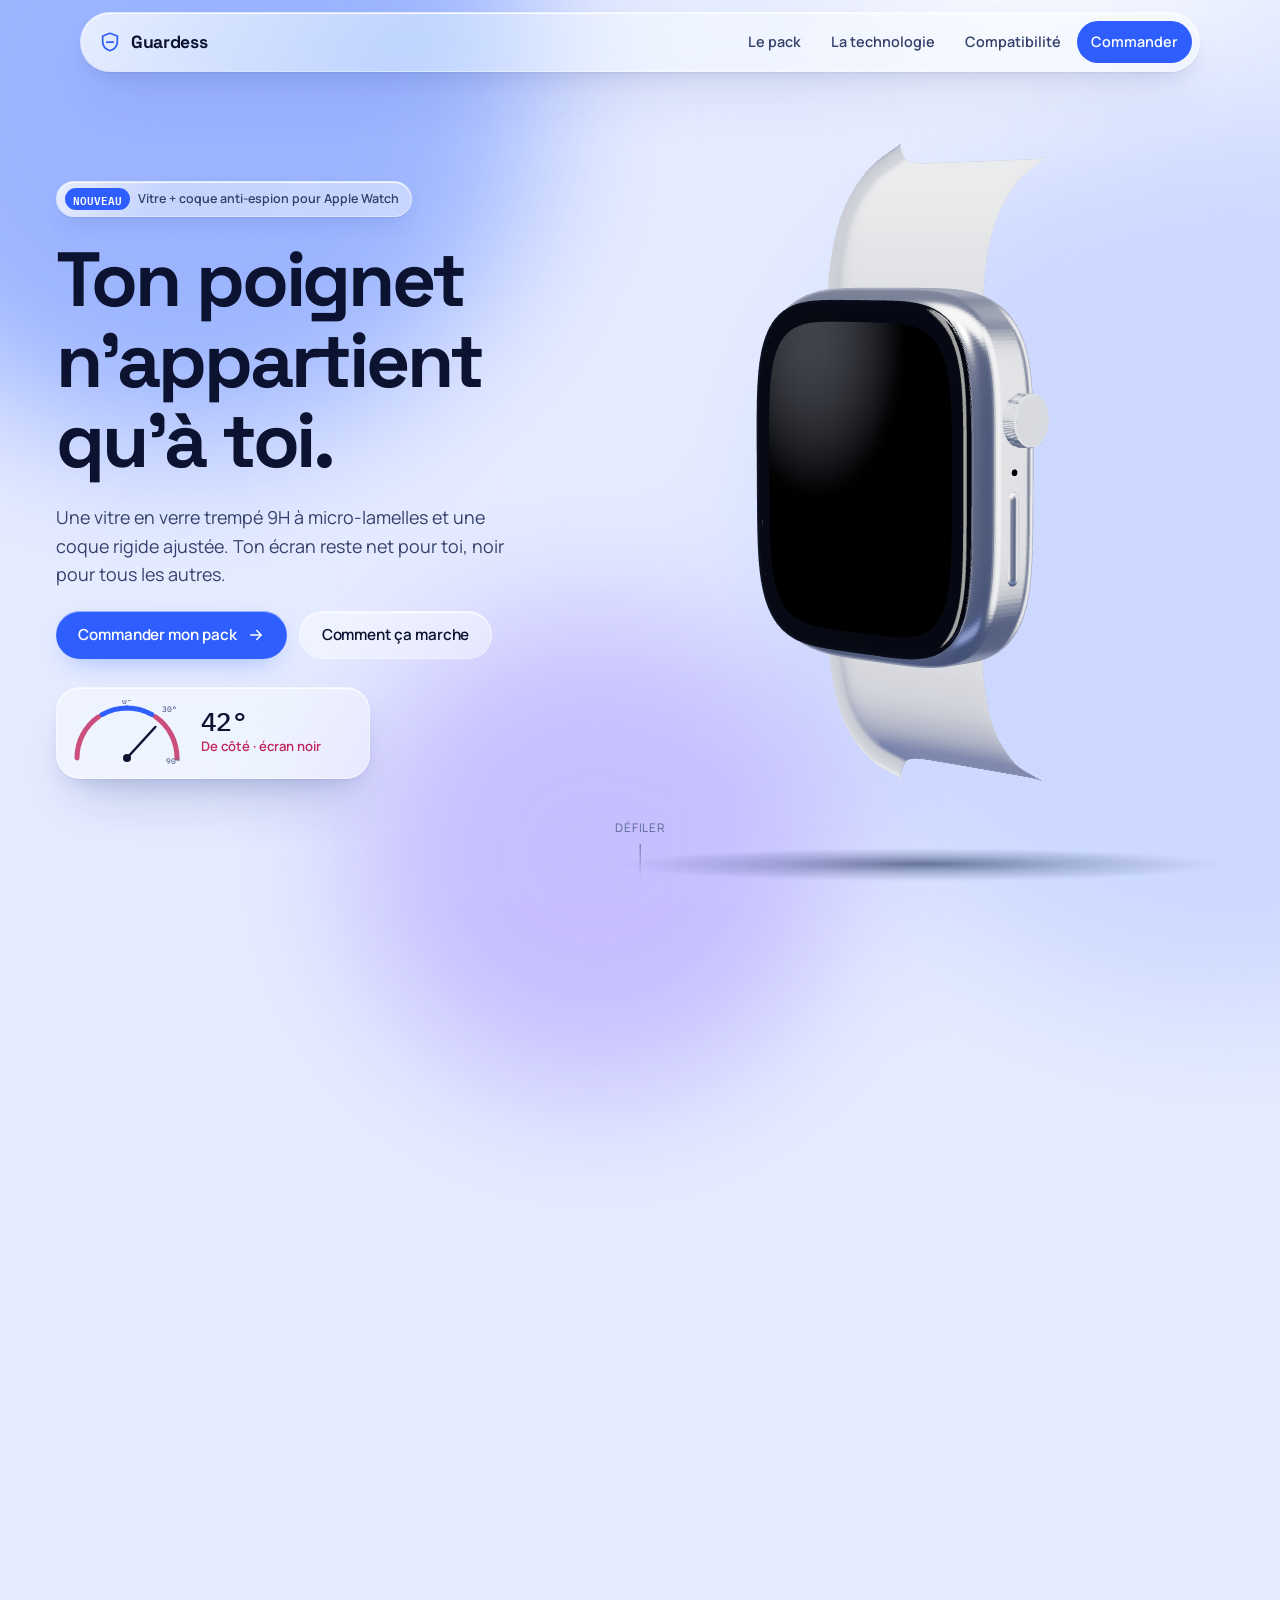
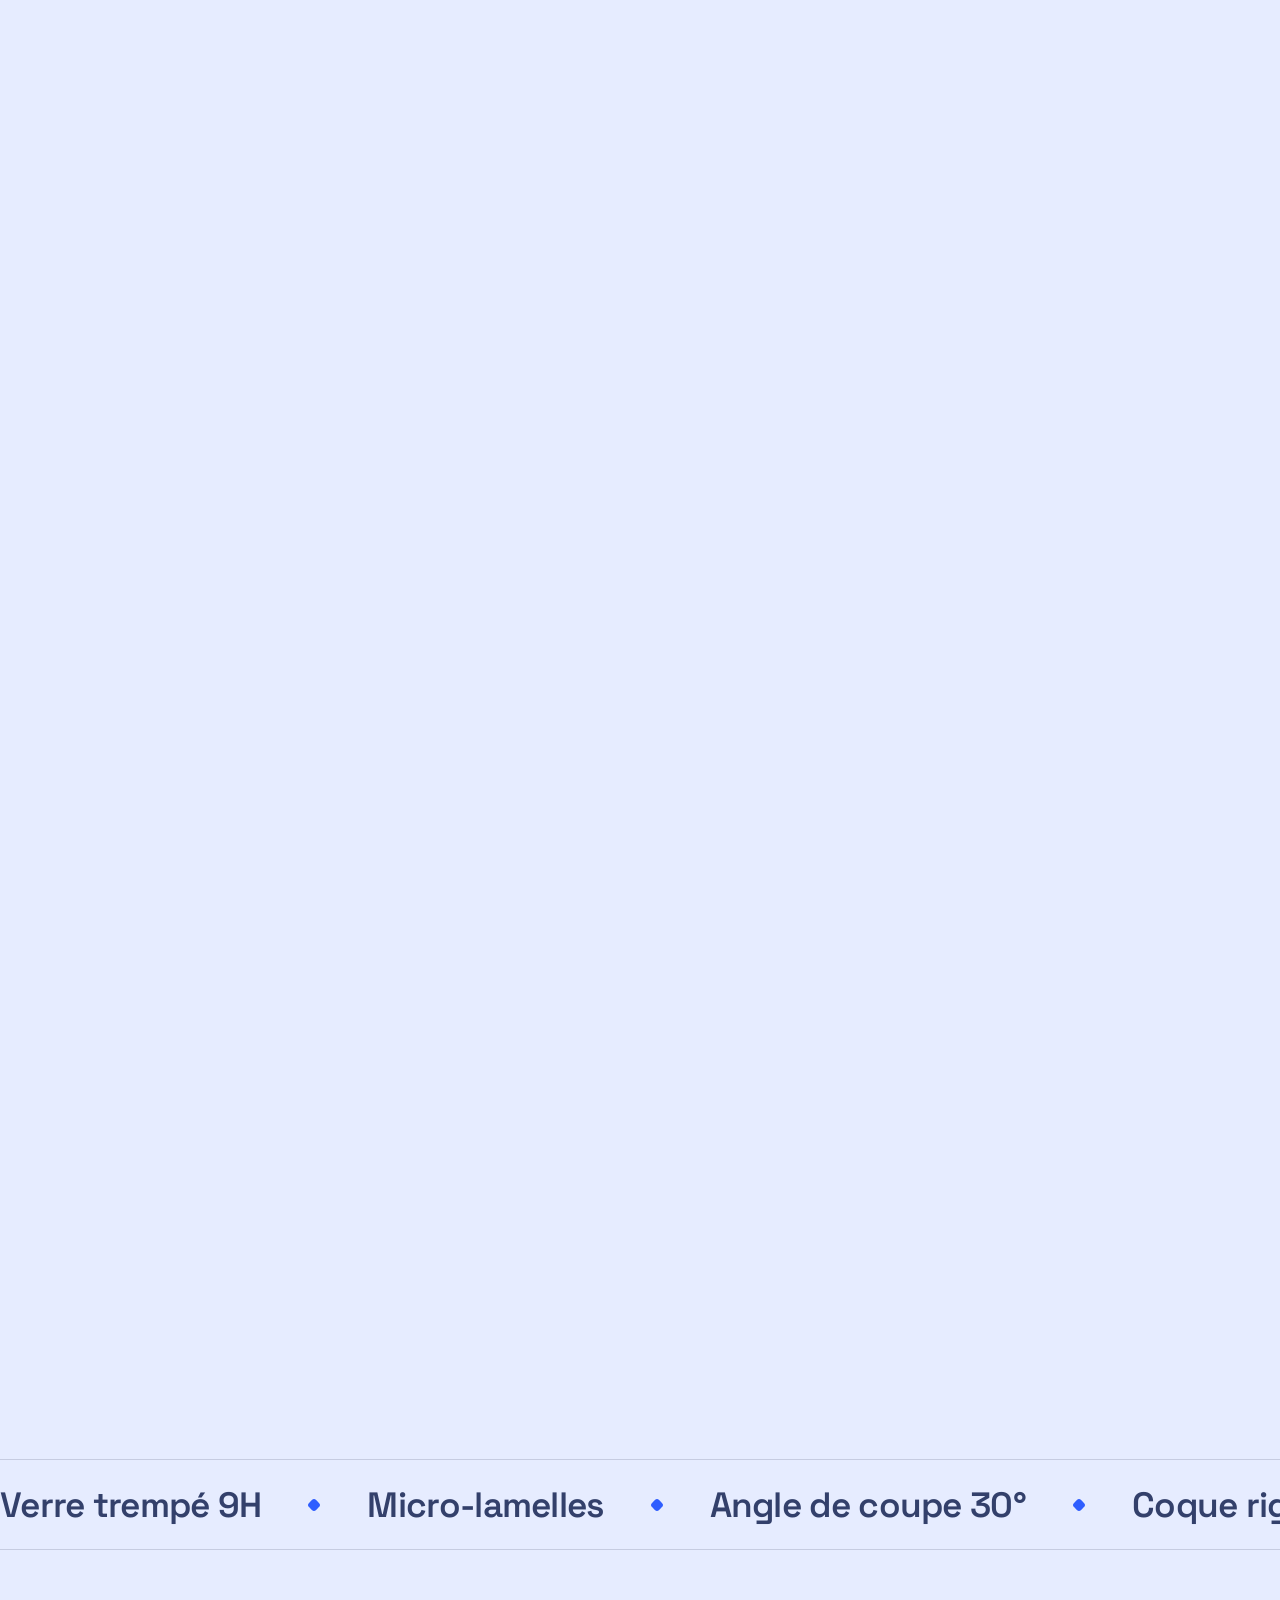
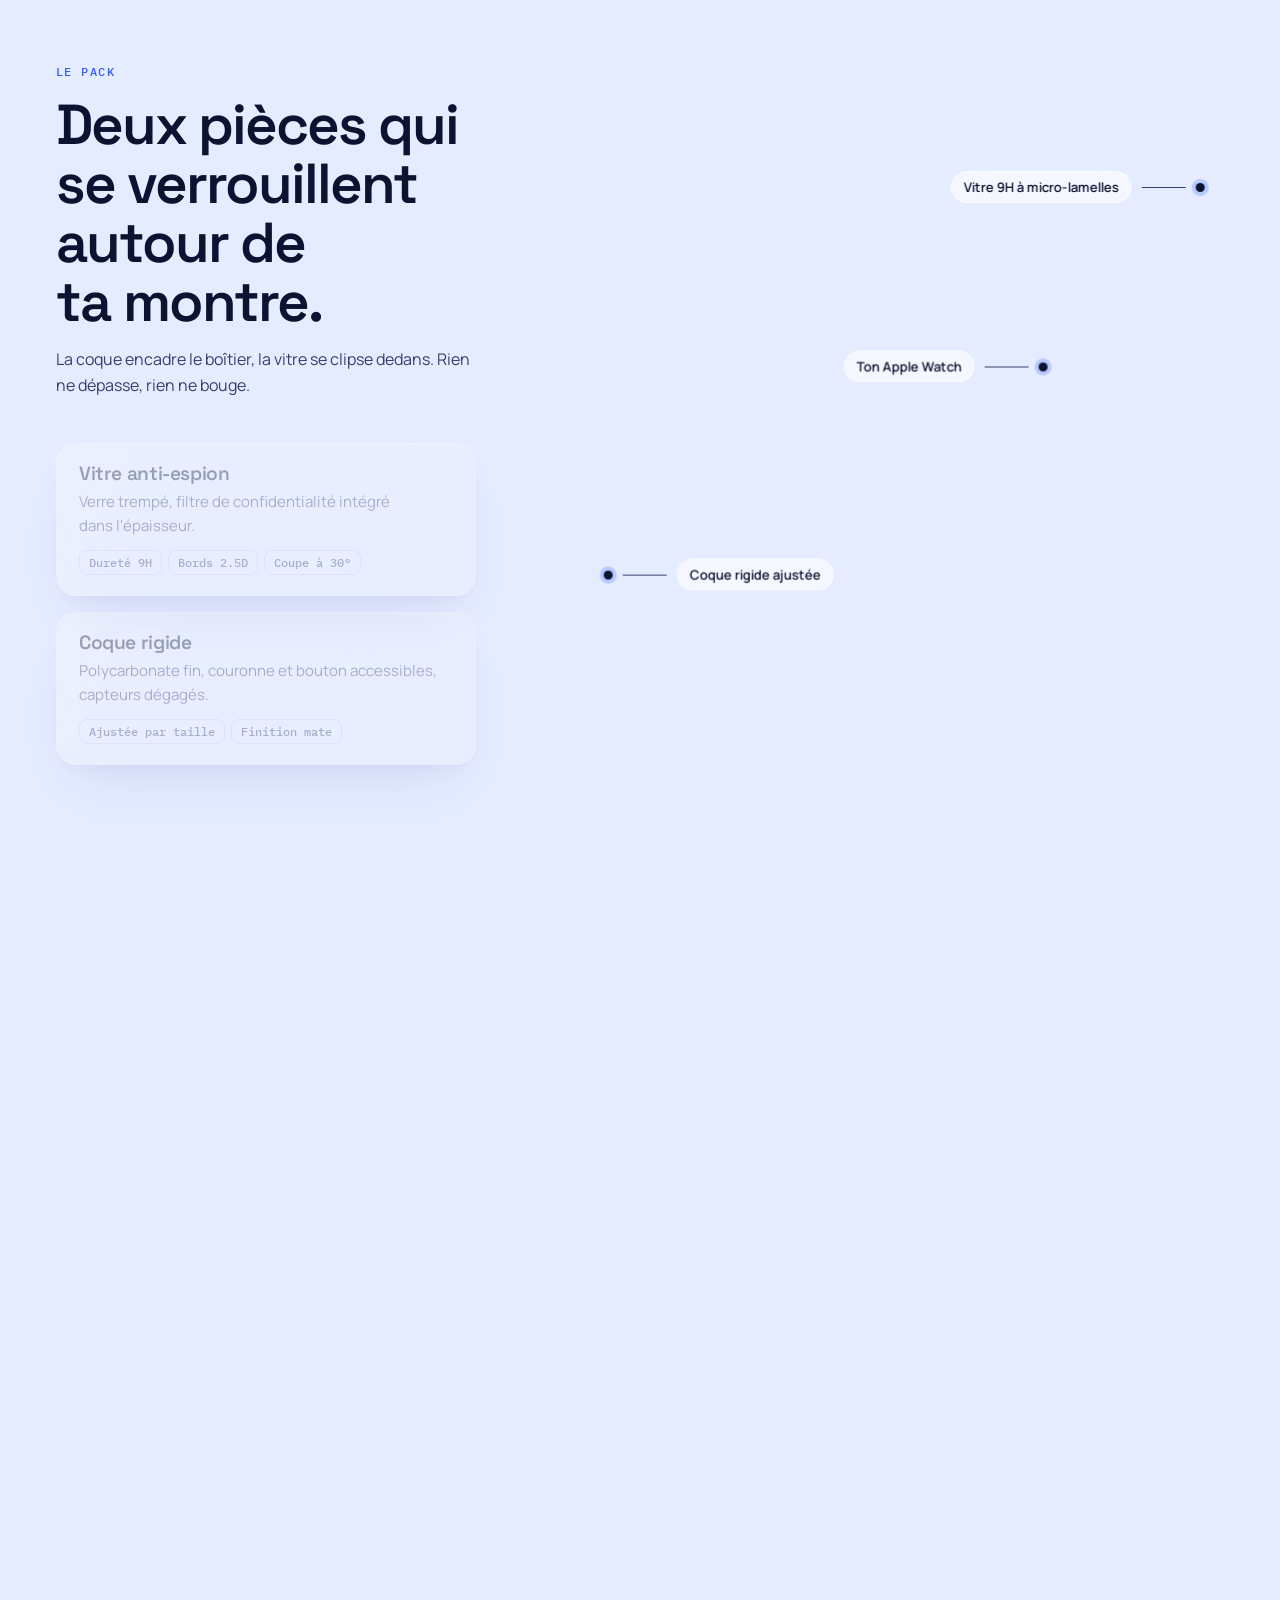
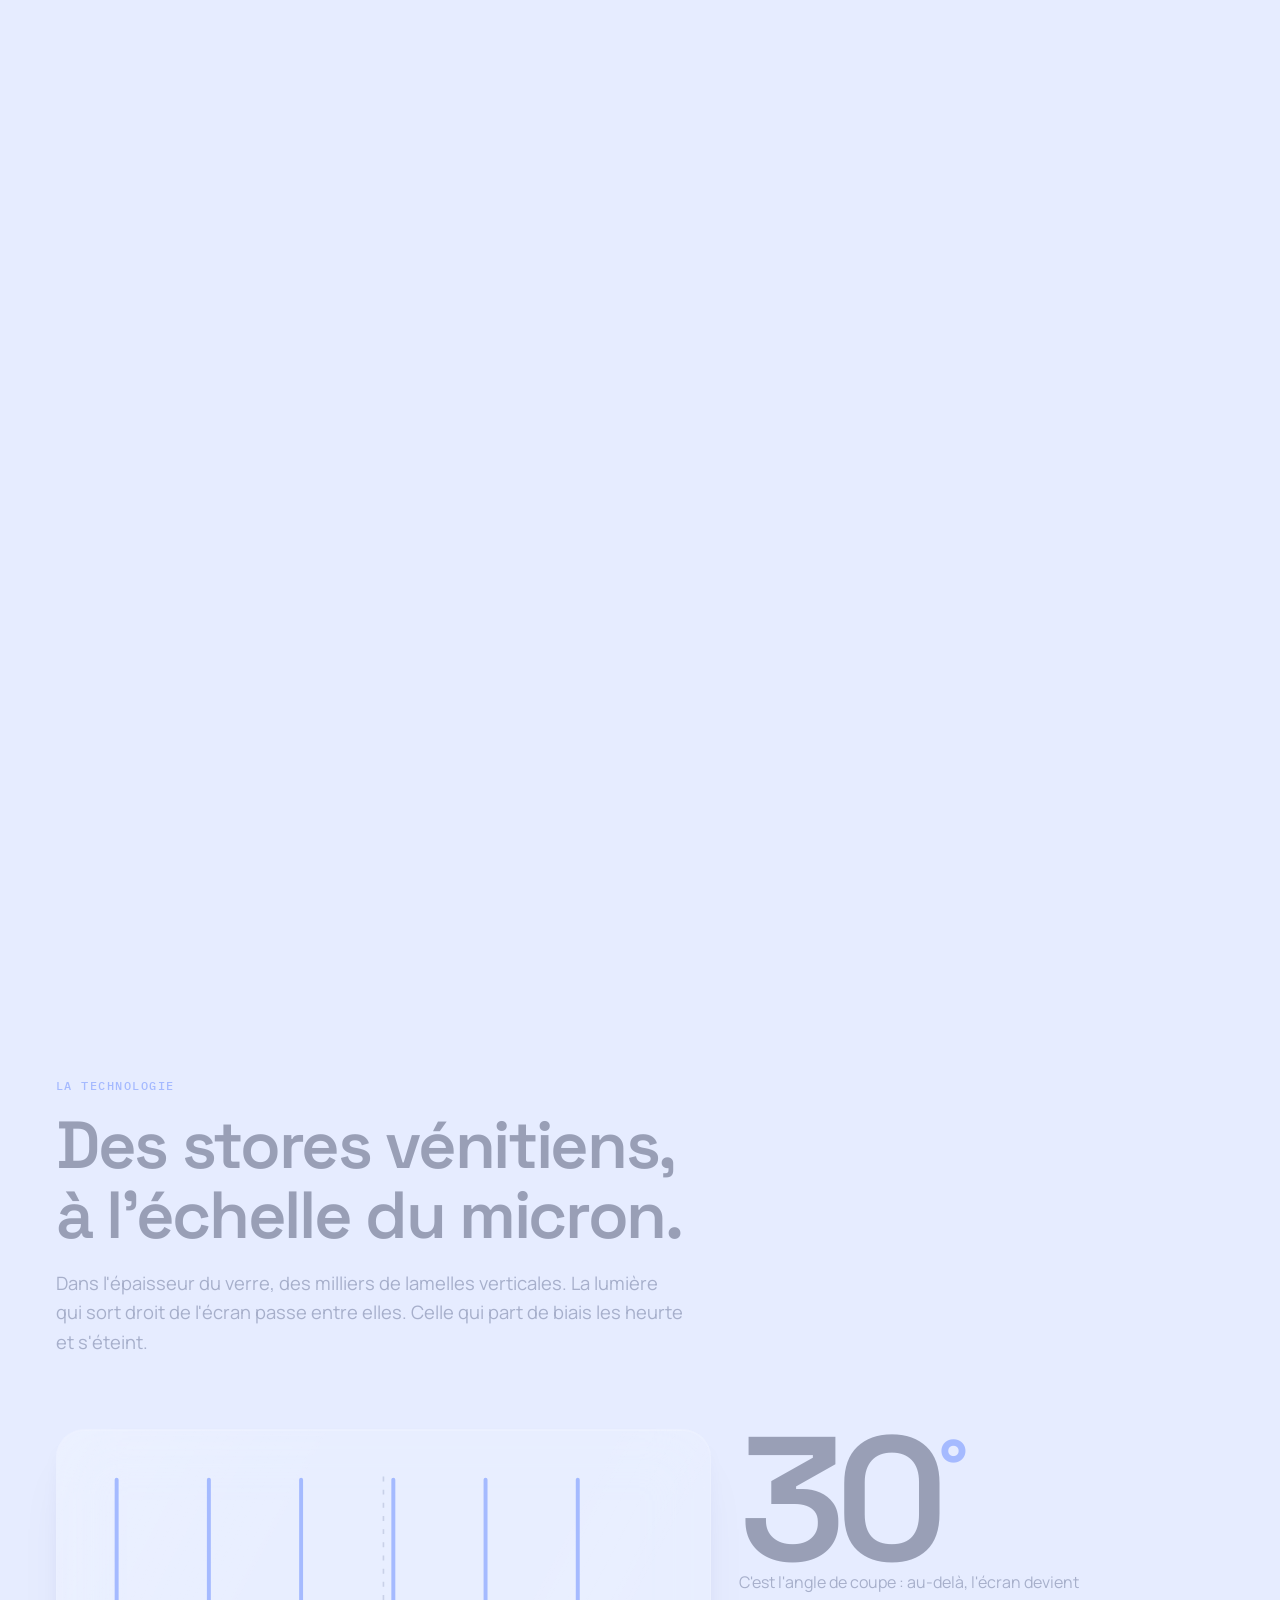
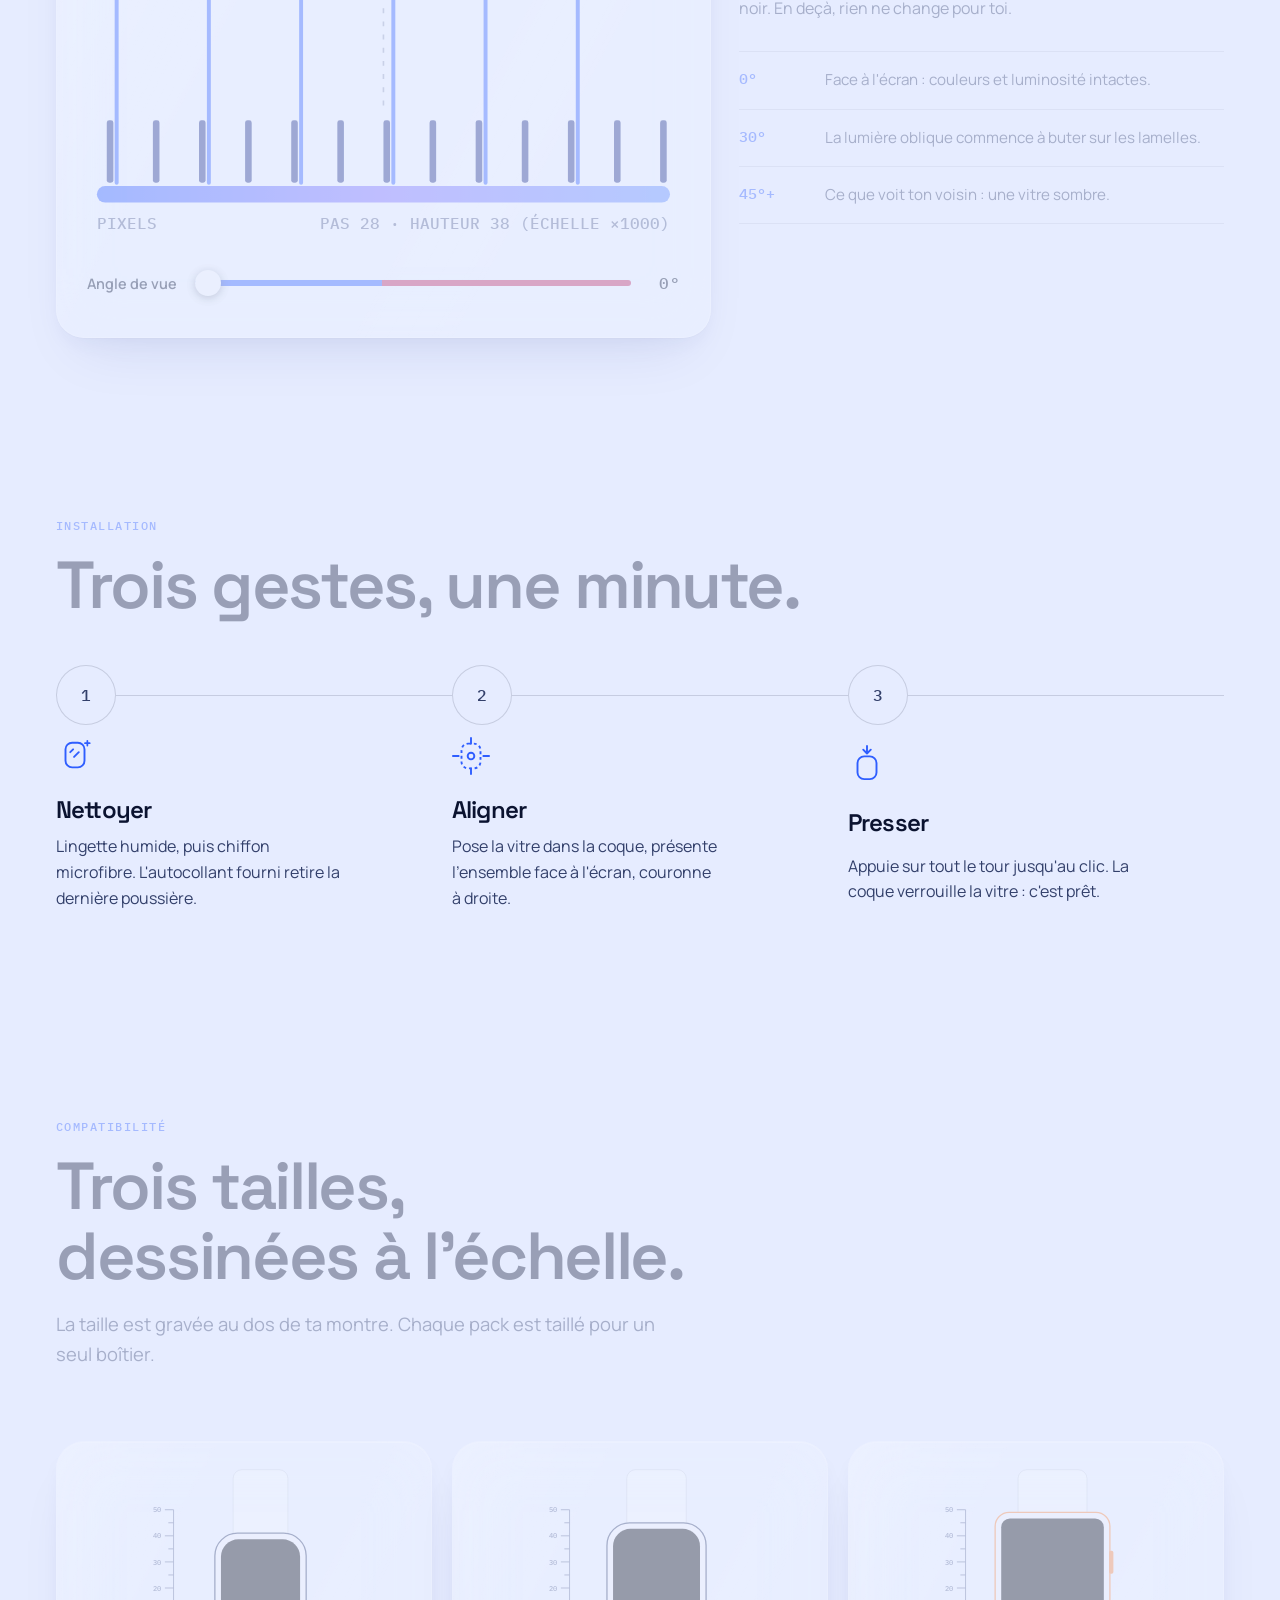
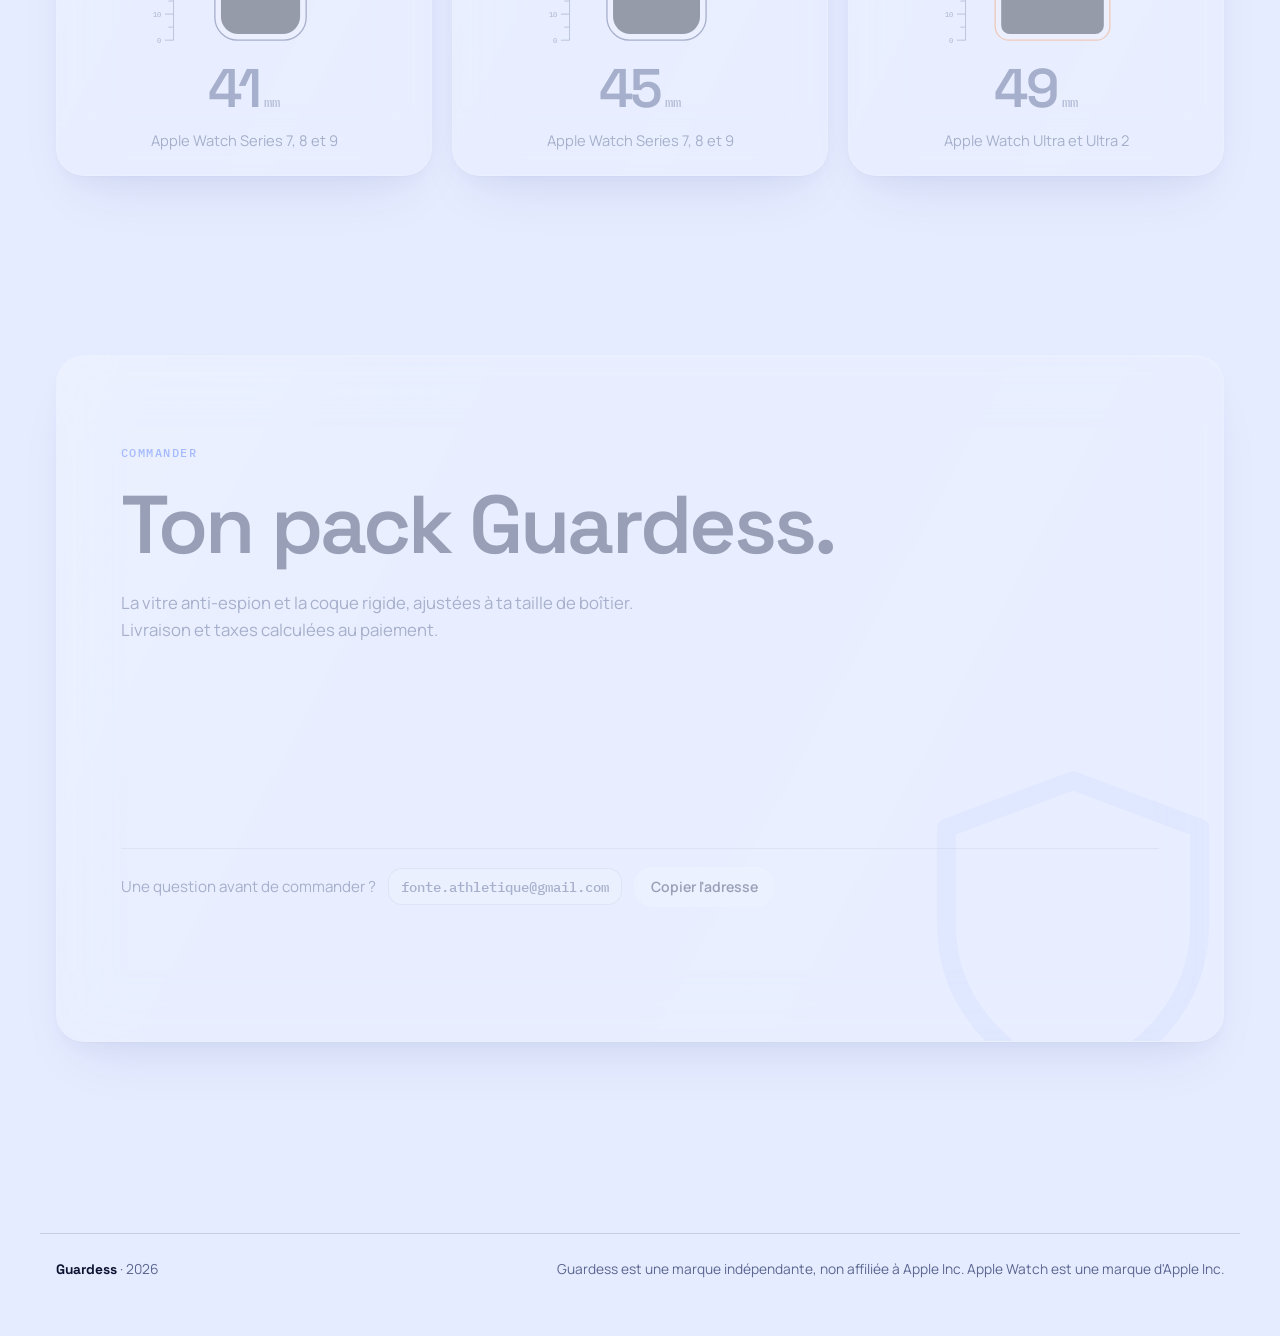
==== index.html @ c8e54dec "Restyle the Shopify shop to match the site The Buy Button now renders without iframes, so the produc" ====
<!doctype html>
<html lang="fr">
<head>
<meta charset="utf-8">
<meta name="viewport" content="width=device-width, initial-scale=1, viewport-fit=cover">
<title>Guardess</title>
<meta name="description" content="Guardess : une vitre en verre trempé 9H à micro-lamelles et une coque rigide pour Apple Watch. Ton écran reste net de face, noir vu de côté.">
<meta name="theme-color" content="#060B1F">
<meta property="og:title" content="Guardess · Ton poignet n'appartient qu'à toi.">
<meta property="og:description" content="Vitre anti-espion 9H et coque rigide pour Apple Watch. Commande ton pack.">
<meta property="og:type" content="website">
<link rel="icon" href="data:image/svg+xml,%3Csvg xmlns='http://www.w3.org/2000/svg' viewBox='0 0 24 24'%3E%3Cpath d='M12 2.5 4 5.5v6c0 5 3.4 8.6 8 10 4.6-1.4 8-5 8-10v-6l-8-3Z' fill='%232F5EFF'/%3E%3Cpath d='M8.5 12.2h7' stroke='white' stroke-width='2' stroke-linecap='round'/%3E%3C/svg%3E">
<link rel="modulepreload" href="assets/vendor/three/three.module.min.js">
<link rel="preconnect" href="https://fonts.googleapis.com">
<link rel="preconnect" href="https://fonts.gstatic.com" crossorigin>
<link rel="stylesheet" href="https://fonts.googleapis.com/css2?family=IBM+Plex+Mono:wght@500&family=Manrope:wght@400;500;600;700&family=Space+Grotesk:wght@500;600;700&display=swap">
<style>
/* ============================================================
   Guardess · Liquid Glass
   Palette : nuit #060B1F · navy #0B1330 · électrique #2F5EFF
             azur #5E8BFF · lavande #B7C6FF · papier #F5F7FB
   Dark-first (scène de nuit, verre lumineux), variante claire.
   ============================================================ */
:root {
  color-scheme: dark;
  --bg: #060B1F;
  --bg-2: #0B1330;
  --blob-1: #2F5EFF; --blob-2: #1B2C85; --blob-3: #5E8BFF; --blob-4: #3A2F9E;
  --ink: #F2F5FC;
  --ink-2: #B8C2E4;
  --ink-3: #8491BD;
  --accent: #5E8BFF;
  --accent-ink: #0B1330;
  --accent-solid: #F5F7FB;
  --line: rgba(183, 198, 255, .18);
  --glass: rgba(255, 255, 255, .09);
  --glass-2: rgba(255, 255, 255, .15);
  --edge: rgba(255, 255, 255, .34);
  --edge-2: rgba(255, 255, 255, .1);
  --spec: rgba(255, 255, 255, .22);
  --shadow: 0 1px 1px rgba(0,0,0,.25), 0 12px 28px -10px rgba(0,0,0,.5), 0 40px 80px -30px rgba(2,4,14,.8);
  --ok: #B7C6FF;
  --blocked: #FF8FB1;
  --svg-ink: #DCE3FF;

  --f-display: "Space Grotesk", "Helvetica Neue", Arial, sans-serif;
  --f-body: "Manrope", "Helvetica Neue", Arial, sans-serif;
  --f-mono: "IBM Plex Mono", ui-monospace, "SF Mono", Menlo, monospace;
  --ease: cubic-bezier(.23, 1, .32, 1);
  --r-lg: 28px; --r-md: 20px; --r-pill: 999px;
  --gut: max(16px, env(safe-area-inset-left, 0px), env(safe-area-inset-right, 0px));
  --z-canvas: 0; --z-content: 1; --z-nav: 20; --z-progress: 21;
}
@media (prefers-color-scheme: light) {
  :root:not([data-theme="dark"]) {
    color-scheme: light;
    --bg: #E6ECFF; --bg-2: #F5F7FB;
    --blob-1: #8EA6FF; --blob-2: #C9D4FF; --blob-3: #A99BFF; --blob-4: #FFFFFF;
    --ink: #0B1330; --ink-2: #33406B; --ink-3: #5A6690;
    --accent: #2F5EFF; --accent-ink: #FFFFFF; --accent-solid: #2F5EFF;
    --line: rgba(11, 19, 48, .14);
    --glass: rgba(255, 255, 255, .42); --glass-2: rgba(255, 255, 255, .6);
    --edge: rgba(255, 255, 255, .85); --edge-2: rgba(255, 255, 255, .4);
    --spec: rgba(255, 255, 255, .6);
    --shadow: 0 1px 1px rgba(11,19,48,.05), 0 10px 24px -10px rgba(27,44,133,.2), 0 30px 60px -24px rgba(27,44,133,.3);
    --ok: #2F5EFF; --blocked: #C2255C; --svg-ink: #1B2C85;
  }
}
:root[data-theme="light"] {
  color-scheme: light;
  --bg: #E6ECFF; --bg-2: #F5F7FB;
  --blob-1: #8EA6FF; --blob-2: #C9D4FF; --blob-3: #A99BFF; --blob-4: #FFFFFF;
  --ink: #0B1330; --ink-2: #33406B; --ink-3: #5A6690;
  --accent: #2F5EFF; --accent-ink: #FFFFFF; --accent-solid: #2F5EFF;
  --line: rgba(11, 19, 48, .14);
  --glass: rgba(255, 255, 255, .42); --glass-2: rgba(255, 255, 255, .6);
  --edge: rgba(255, 255, 255, .85); --edge-2: rgba(255, 255, 255, .4);
  --spec: rgba(255, 255, 255, .6);
  --shadow: 0 1px 1px rgba(11,19,48,.05), 0 10px 24px -10px rgba(27,44,133,.2), 0 30px 60px -24px rgba(27,44,133,.3);
  --ok: #2F5EFF; --blocked: #C2255C; --svg-ink: #1B2C85;
}

*, *::before, *::after { box-sizing: border-box; }
html { scroll-padding-top: 96px; -webkit-text-size-adjust: 100%; }
body {
  margin: 0; background: var(--bg); color: var(--ink);
  font: 400 1rem/1.6 var(--f-body); overflow-x: clip;
  -webkit-font-smoothing: antialiased;
}
h1, h2, h3 { font-family: var(--f-display); margin: 0; line-height: 1.05; letter-spacing: -.035em; text-wrap: balance; font-weight: 600; }
p { margin: 0; text-wrap: pretty; }
a { color: inherit; }
:focus-visible { outline: 2px solid var(--accent); outline-offset: 3px; border-radius: 10px; }
.wrap { width: 100%; max-width: 1200px; margin: 0 auto; padding-inline: var(--gut); }
.mono { font-family: var(--f-mono); font-weight: 500; letter-spacing: .02em; font-variant-numeric: tabular-nums; }

/* ---------- Fond : maillage de lumière + grain ---------- */
.mesh { position: fixed; inset: -25vmax; z-index: -2; pointer-events: none; filter: blur(70px) saturate(125%); }
.mesh i { position: absolute; border-radius: 50%; opacity: .8; will-change: transform; }
.mesh i:nth-child(1) { width: 55vmax; height: 55vmax; left: 8%; top: 4%; background: var(--blob-1); animation: d1 28s ease-in-out infinite alternate; }
.mesh i:nth-child(2) { width: 70vmax; height: 70vmax; right: -4%; top: 28%; background: var(--blob-2); animation: d2 34s ease-in-out infinite alternate; }
.mesh i:nth-child(3) { width: 38vmax; height: 38vmax; left: 35%; bottom: 8%; background: var(--blob-3); opacity: .55; animation: d3 24s ease-in-out infinite alternate; }
.mesh i:nth-child(4) { width: 34vmax; height: 34vmax; right: 18%; top: 0; background: var(--blob-4); opacity: .6; animation: d1 30s ease-in-out infinite alternate-reverse; }
@keyframes d1 { to { transform: translate3d(12vmax, 9vmax, 0) scale(1.08); } }
@keyframes d2 { to { transform: translate3d(-11vmax, -7vmax, 0) scale(.92); } }
@keyframes d3 { to { transform: translate3d(-9vmax, -11vmax, 0) scale(1.14); } }
.grain { position: fixed; inset: 0; z-index: -1; pointer-events: none; opacity: .07; mix-blend-mode: overlay;
  background-image: url("data:image/svg+xml,%3Csvg xmlns='http://www.w3.org/2000/svg' width='180' height='180'%3E%3Cfilter id='n'%3E%3CfeTurbulence type='fractalNoise' baseFrequency='.85' numOctaves='2' stitchTiles='stitch'/%3E%3C/filter%3E%3Crect width='100%25' height='100%25' filter='url(%23n)'/%3E%3C/svg%3E"); }

/* ---------- Verre ---------- */
.glass {
  position: relative; isolation: isolate;
  background: var(--glass);
  -webkit-backdrop-filter: blur(30px) saturate(180%); backdrop-filter: blur(30px) saturate(180%);
  border: 1px solid var(--edge-2); border-radius: var(--r-lg);
  box-shadow: inset 0 1px 0 var(--edge), var(--shadow);
}
.glass::before {
  content: ""; position: absolute; inset: 0; border-radius: inherit; pointer-events: none; z-index: -1;
  background: linear-gradient(118deg, var(--spec) 0%, transparent 30%), linear-gradient(118deg, transparent 60%, rgba(255,255,255,.06) 66%, transparent 74%);
}

/* ---------- Boutons ---------- */
.btn {
  display: inline-flex; align-items: center; justify-content: center; gap: 10px; min-height: 48px; padding: 0 22px;
  border-radius: var(--r-pill); border: 0; cursor: pointer; text-decoration: none;
  font: 600 .95rem/1 var(--f-body); letter-spacing: -.005em;
  transition: transform .2s var(--ease), background-color .2s var(--ease), box-shadow .2s var(--ease);
}
.btn svg { width: 18px; height: 18px; flex: none; }
.btn:active { transform: scale(.97); }
.btn-solid { background: var(--accent-solid); color: var(--accent-ink); box-shadow: 0 10px 30px -12px rgba(94,139,255,.7), inset 0 1px 0 rgba(255,255,255,.5); }
.btn-glass { color: var(--ink); background: var(--glass); border: 1px solid var(--edge-2); box-shadow: inset 0 1px 0 var(--edge); -webkit-backdrop-filter: blur(20px); backdrop-filter: blur(20px); }
@media (hover: hover) { .btn:hover { transform: translateY(-1px); } .btn:active { transform: scale(.97); } }

/* ---------- Navigation ---------- */
.progress { position: fixed; top: 0; left: 0; right: 0; height: 2px; z-index: var(--z-progress); background: transparent; }
.progress i { display: block; height: 100%; background: var(--accent); transform-origin: 0 50%; transform: scaleX(var(--p, 0)); }
.nav-wrap { position: fixed; left: 0; right: 0; top: calc(env(safe-area-inset-top, 0px) + 12px); z-index: var(--z-nav); padding-inline: var(--gut); pointer-events: none; }
.nav { pointer-events: auto; max-width: 1120px; margin: 0 auto; display: flex; align-items: center; justify-content: space-between; gap: 12px; padding: 7px 7px 7px 18px; border-radius: var(--r-pill); }
.brand { display: inline-flex; align-items: center; gap: 10px; text-decoration: none; font: 700 1.1rem var(--f-display); letter-spacing: -.02em; min-height: 44px; }
.brand svg { width: 22px; height: 22px; color: var(--accent); }
.nav ul { display: flex; gap: 2px; margin: 0; padding: 0; list-style: none; align-items: center; }
.nav ul a { display: inline-flex; align-items: center; min-height: 42px; padding: 0 14px; border-radius: var(--r-pill); text-decoration: none; font-weight: 600; font-size: .9rem; color: var(--ink-2); transition: color .2s, background-color .2s; }
.nav ul a:hover { color: var(--ink); background: var(--glass); }
.nav ul a.cta { background: var(--accent-solid); color: var(--accent-ink); }
@media (max-width: 760px) { .nav ul li:not(:last-child) { display: none; } }

/* ---------- HERO : scène épinglée ---------- */
.hero { position: relative; height: 340vh; }
.stage { position: sticky; top: 0; height: 100vh; height: 100svh; overflow: hidden; }
.stage canvas { position: absolute; inset: 0; width: 100%; height: 100%; display: block; z-index: var(--z-canvas); }
.hero-ui { position: relative; z-index: var(--z-content); height: 100%; display: grid; align-items: center; padding-block: calc(env(safe-area-inset-top, 0px) + 84px) 24px; }
.beats { position: relative; display: grid; gap: 28px; max-width: 540px; }
.beat-stack { display: grid; }
.beat { grid-area: 1 / 1; display: grid; gap: 22px; align-content: center; transition: none; will-change: opacity, transform; }
.beat h1 { font-size: clamp(2.3rem, min(6vw, 8.6vh), 5rem); font-weight: 700; letter-spacing: -.04em; }
.beat h2 { font-size: clamp(2rem, min(4.8vw, 7vh), 4rem); }
.beat p { color: var(--ink-2); font-size: clamp(1.02rem, 1.4vw, 1.18rem); max-width: 42ch; }
.beat .actions { display: flex; flex-wrap: wrap; gap: 12px; }
.tag { justify-self: start; display: inline-flex; align-items: center; gap: 8px; padding: 6px 12px 6px 8px; border-radius: var(--r-pill); font-size: .78rem; font-weight: 600; color: var(--ink-2); }
.tag b { display: inline-grid; place-items: center; height: 22px; padding: 0 8px; border-radius: var(--r-pill); background: var(--accent-solid); color: var(--accent-ink); font: 600 .7rem var(--f-mono); }

/* Jauge d'angle (HUD) */
.hud { justify-self: start; display: flex; align-items: center; gap: 16px; padding: 12px 18px 12px 12px; border-radius: 24px; background: var(--glass); border: 1px solid var(--edge-2); box-shadow: inset 0 1px 0 var(--edge), var(--shadow); -webkit-backdrop-filter: blur(24px) saturate(170%); backdrop-filter: blur(24px) saturate(170%); }
.hud svg { width: 116px; height: 66px; flex: none; }
.hud .arc-ok { stroke: var(--ok); } .hud .arc-blocked { stroke: var(--blocked); opacity: .8; }
.hud .needle { stroke: var(--ink); stroke-width: 2.5; stroke-linecap: round; transform-origin: 58px 58px; }
.hud .hub { fill: var(--ink); }
.hud .tick { fill: var(--ink-3); font: 500 8px var(--f-mono); }
.hud-read { display: grid; gap: 2px; min-width: 150px; }
.hud-read .deg { font: 500 1.6rem/1 var(--f-mono); letter-spacing: -.02em; }
.hud-read .state { font-size: .82rem; font-weight: 600; color: var(--ink-2); }
.hud-read .state.is-blocked { color: var(--blocked); }
.scroll-cue { position: absolute; z-index: var(--z-content); left: 50%; bottom: 22px; transform: translateX(-50%); display: grid; justify-items: center; gap: 6px; font-size: .74rem; color: var(--ink-3); letter-spacing: .08em; text-transform: uppercase; }
.scroll-cue i { width: 1px; height: 34px; background: linear-gradient(var(--ink-3), transparent); animation: cue 1.8s var(--ease) infinite; transform-origin: top; }
@keyframes cue { 0% { transform: scaleY(0); } 60% { transform: scaleY(1); } 100% { transform: scaleY(1); opacity: 0; } }

@media (max-width: 860px) {
  /* mobile : un panneau compact en bas, la montre occupe tout l'espace au-dessus (taille calculée en JS) */
  .hero-ui { align-items: end; padding-bottom: calc(env(safe-area-inset-bottom, 0px) + 14px); }
  .beats { max-width: none; gap: 12px; padding: 14px 18px 18px; border-radius: 24px; background: var(--glass); -webkit-backdrop-filter: blur(24px) saturate(170%); backdrop-filter: blur(24px) saturate(170%); border: 1px solid var(--edge-2); box-shadow: inset 0 1px 0 var(--edge); }
  .beat { gap: 12px; align-content: start; }
  .beat[data-beat="0"] .tag, .beat[data-beat="0"] p, .beat .btn-glass { display: none; }
  .beat h1 { font-size: clamp(1.75rem, 7.4vw, 2.4rem); }
  .beat h2 { font-size: clamp(1.5rem, 6.4vw, 2rem); }
  .beat p { font-size: .9rem; line-height: 1.5; }
  .beat .btn { min-height: 46px; }
  .hud { order: -1; padding: 0 0 10px; gap: 12px; border-radius: 0; background: none; border: 0; border-bottom: 1px solid var(--line); box-shadow: none; -webkit-backdrop-filter: none; backdrop-filter: none; justify-self: stretch; }
  .hud svg { width: 64px; height: 37px; }
  .hud-read { min-width: 0; display: flex; align-items: baseline; gap: 10px; }
  .hud-read .deg { font-size: 1.05rem; }
  .hud-read .state { font-size: .8rem; }
  .scroll-cue { display: none; }
}

/* ---------- Bandeau défilant ---------- */
.ticker { overflow: hidden; border-block: 1px solid var(--line); padding-block: 22px; margin-top: -1px; }
.ticker-track { display: flex; width: max-content; gap: 48px; animation: tick 38s linear infinite; }
.ticker span { font: 600 clamp(1.4rem, 3vw, 2.2rem) var(--f-display); letter-spacing: -.02em; white-space: nowrap; color: var(--ink-2); display: inline-flex; align-items: center; gap: 48px; }
.ticker span::after { content: ""; width: 10px; height: 10px; border-radius: 3px; background: var(--accent); transform: rotate(45deg); }
@keyframes tick { to { transform: translateX(-50%); } }

/* ---------- Sections ---------- */
.sec { padding-block: clamp(96px, 14vw, 180px); }
.sec-head { display: grid; gap: 18px; max-width: 760px; margin-bottom: clamp(40px, 6vw, 72px); }
.sec-head h2 { font-size: clamp(2.2rem, 5.2vw, 4.2rem); }
.sec-head p { color: var(--ink-2); font-size: clamp(1rem, 1.5vw, 1.15rem); max-width: 60ch; }
.kicker { font: 500 .78rem var(--f-mono); letter-spacing: .12em; text-transform: uppercase; color: var(--accent); }
.rv { transform: translate3d(0, calc((1 - var(--r, 1)) * 28px), 0); opacity: calc(.35 + var(--r, 1) * .65); }

/* ---------- PACK : vue éclatée épinglée ---------- */
.pack { position: relative; height: 280vh; }
.pack .stage { display: grid; }
.pack-ui { position: relative; z-index: var(--z-content); height: 100%; display: grid; grid-template-columns: minmax(0, 420px) 1fr; align-items: center; pointer-events: none; }
.pack-copy { display: grid; gap: 16px; pointer-events: auto; }
.pack-copy h2 { font-size: clamp(2rem, 4.4vw, 3.6rem); }
.pack-copy > p { color: var(--ink-2); }
.piece { padding: 20px 22px; border-radius: var(--r-md); display: grid; gap: 6px; }
.piece h3 { font-size: 1.2rem; letter-spacing: -.02em; }
.piece p { color: var(--ink-2); font-size: .94rem; }
.piece .spec { display: flex; flex-wrap: wrap; gap: 6px; margin-top: 6px; }
.piece .spec span { font: 500 .72rem var(--f-mono); padding: 4px 9px; border-radius: 8px; border: 1px solid var(--line); color: var(--ink-2); }
.callouts { position: absolute; inset: 0; z-index: var(--z-content); pointer-events: none; }
.callout { position: absolute; left: 0; top: 0; display: flex; align-items: center; gap: 10px; opacity: var(--o, 0); transform: translate3d(var(--x, 0), var(--y, 0), 0); white-space: nowrap; }
.callout i { width: 9px; height: 9px; border-radius: 50%; background: var(--ink); box-shadow: 0 0 0 4px rgba(94,139,255,.35); flex: none; margin-left: -4.5px; }
.callout b { width: 44px; height: 1px; background: var(--ink-2); flex: none; }
.callout span { font: 600 .82rem var(--f-body); padding: 6px 12px; border-radius: var(--r-pill); background: var(--glass-2); border: 1px solid var(--edge-2); -webkit-backdrop-filter: blur(16px); backdrop-filter: blur(16px); }
.callout.left { flex-direction: row-reverse; transform: translate3d(calc(var(--x, 0) - 100%), var(--y, 0), 0); }
.callout.left i { margin-left: 0; margin-right: -4.5px; }
@media (max-width: 860px) {
  .pack-ui { grid-template-columns: 1fr; align-items: end; padding-bottom: 20px; }
  .pack-copy { gap: 10px; }
  .pack-copy h2 { font-size: clamp(1.6rem, 7vw, 2.2rem); }
  .pack-copy > p { display: none; }
  .piece { padding: 12px 16px; } .piece p { display: none; }
  .callouts { display: none; }
}

/* ---------- TECHNOLOGIE ---------- */
.tech { display: grid; gap: 28px; grid-template-columns: 1.35fr 1fr; align-items: start; }
.tech-fig { margin: 0; padding: clamp(18px, 3vw, 30px); display: grid; gap: 20px; }
.tech-fig svg { width: 100%; height: auto; overflow: visible; }
.tech-fig .louvre { fill: var(--svg-ink); }
.tech-fig .ray { stroke: var(--ok); stroke-width: 2.4; stroke-linecap: round; }
.tech-fig .ray.blocked { stroke: var(--blocked); }
.tech-fig .hit { fill: var(--blocked); }
.tech-fig .axis { stroke: var(--ink-3); stroke-dasharray: 3 5; opacity: .6; }
.tech-fig .lbl { fill: var(--ink-3); font: 500 10px var(--f-mono); }
.tech-ctrl { display: grid; grid-template-columns: auto 1fr auto; align-items: center; gap: 16px; }
.tech-ctrl label { font-weight: 600; font-size: .9rem; }
.tech-ctrl output { font: 500 1rem var(--f-mono); min-width: 3.5ch; text-align: right; }
input[type="range"] { -webkit-appearance: none; appearance: none; width: 100%; height: 44px; background: transparent; cursor: pointer; }
input[type="range"]::-webkit-slider-runnable-track { height: 6px; border-radius: 6px; background: linear-gradient(90deg, var(--ok) 0 42.8%, var(--blocked) 42.8% 100%); }
input[type="range"]::-moz-range-track { height: 6px; border-radius: 6px; background: linear-gradient(90deg, var(--ok) 0 42.8%, var(--blocked) 42.8% 100%); }
input[type="range"]::-webkit-slider-thumb { -webkit-appearance: none; width: 26px; height: 26px; margin-top: -10px; border-radius: 50%; background: #F5F7FB; border: 0; box-shadow: 0 2px 10px rgba(6,11,31,.45); }
input[type="range"]::-moz-range-thumb { width: 26px; height: 26px; border-radius: 50%; background: #F5F7FB; border: 0; box-shadow: 0 2px 10px rgba(6,11,31,.45); }
.tech-side { display: grid; gap: 30px; }
.big-deg { font: 600 clamp(6rem, 16vw, 11rem)/.8 var(--f-display); letter-spacing: -.06em; }
.big-deg sup { font-size: .42em; vertical-align: top; position: relative; top: .1em; color: var(--accent); }
.big-deg + p { color: var(--ink-2); max-width: 36ch; }
.facts { display: grid; gap: 0; margin: 0; padding: 0; list-style: none; border-top: 1px solid var(--line); }
.facts li { display: grid; grid-template-columns: 7ch 1fr; gap: 16px; padding-block: 16px; border-bottom: 1px solid var(--line); }
.facts b { font: 500 .95rem var(--f-mono); color: var(--accent); }
.facts span { color: var(--ink-2); font-size: .95rem; }
@media (max-width: 900px) { .tech { grid-template-columns: 1fr; } }

/* ---------- INSTALLATION ---------- */
.steps { position: relative; display: grid; grid-template-columns: repeat(3, 1fr); gap: 20px; margin: 0; padding: 0; list-style: none; counter-reset: s; }
.steps::before { content: ""; position: absolute; left: 0; right: 0; top: 30px; height: 1px; background: var(--line); }
.steps::after { content: ""; position: absolute; left: 0; right: 0; top: 30px; height: 2px; margin-top: -.5px; background: var(--accent); transform-origin: 0 50%; transform: scaleX(var(--draw, 1)); }
.step { position: relative; display: grid; gap: 12px; padding-top: 0; }
.step .n { position: relative; z-index: 1; width: 60px; height: 60px; border-radius: 50%; display: grid; place-items: center; font: 500 1rem var(--f-mono); background: var(--bg); border: 1px solid var(--line); color: var(--ink-2); transition: background-color .3s var(--ease), color .3s var(--ease), border-color .3s var(--ease); }
.step.on .n { background: var(--accent-solid); color: var(--accent-ink); border-color: transparent; }
.step h3 { font-size: 1.5rem; margin-top: 10px; }
.step p { color: var(--ink-2); max-width: 32ch; }
.step svg { width: 38px; height: 38px; color: var(--accent); }
@media (max-width: 760px) {
  .steps { grid-template-columns: 1fr; gap: 34px; padding-left: 78px; }
  .steps::before, .steps::after { left: 30px; right: auto; top: 0; bottom: 0; width: 1px; height: auto; }
  .steps::after { width: 2px; margin: 0 0 0 -.5px; transform-origin: 50% 0; transform: scaleY(var(--draw, 1)); }
  .step .n { position: absolute; left: -78px; top: 0; }
  .step h3 { margin-top: 0; }
}

/* ---------- COMPATIBILITÉ ---------- */
.sizes { display: grid; grid-template-columns: repeat(3, 1fr); gap: 20px; }
.size { padding: 26px 22px 22px; display: grid; gap: 14px; justify-items: center; text-align: center; }
.size svg { width: 100%; max-width: 200px; height: auto; overflow: visible; }
.size .case { fill: var(--bg-2); stroke: var(--ink-2); stroke-width: 1.5; }
.size .scr { fill: #05070d; }
.size .band { fill: var(--glass-2); stroke: var(--line); }
.size .ruler { stroke: var(--ink-3); stroke-width: 1; }
.size .ruler-t { fill: var(--ink-3); font: 500 8px var(--f-mono); }
.size .mm { font: 600 clamp(2.6rem, 5vw, 3.4rem)/1 var(--f-display); letter-spacing: -.04em; }
.size .mm small { font: 500 .9rem var(--f-mono); color: var(--ink-3); margin-left: 4px; letter-spacing: 0; }
.size p { color: var(--ink-2); font-size: .92rem; }
.size.ultra .case { stroke: #FF8A3D; }
@media (max-width: 760px) { .sizes { grid-template-columns: 1fr; } .size { grid-template-columns: 120px 1fr; justify-items: start; text-align: left; align-items: center; } .size svg { grid-row: span 2; } }

/* ---------- LANCEMENT ---------- */
.launch { padding: clamp(36px, 7vw, 88px) clamp(22px, 5vw, 72px); display: grid; gap: 22px; justify-items: start; overflow: hidden; }
.launch h2 { font-size: clamp(2.4rem, 6.4vw, 5.2rem); max-width: 14ch; }
.launch p { color: var(--ink-2); max-width: 52ch; font-size: 1.05rem; }
.mailbox { display: flex; flex-wrap: wrap; align-items: center; gap: 10px; margin-top: 6px; }
.mail-addr { font: 500 1rem var(--f-mono); padding: 12px 16px; border-radius: 14px; border: 1px solid var(--line); background: var(--glass); user-select: all; }
.copy-state { font-size: .85rem; color: var(--ink-3); min-height: 1.4em; }
.shop { width: 100%; min-height: 160px; }
.shop-loading { color: var(--ink-3); font-size: .95rem; }

/* ---------- Boutique Shopify : produit ---------- */
.shop .visuallyhidden, .shopify-buy-cart-wrapper .visuallyhidden, .shopify-buy--visually-hidden { position: absolute !important; width: 1px; height: 1px; overflow: hidden; clip: rect(0 0 0 0); white-space: nowrap; }
.shop .shopify-buy__product { display: grid; grid-template-columns: minmax(0, 220px) 1fr; grid-template-rows: auto auto auto 1fr; column-gap: 28px; row-gap: 12px; align-items: start; text-align: left; font-family: var(--f-body); }
.shop .shopify-buy__product-img-wrapper { grid-row: 1 / span 4; margin: 0; border-radius: 22px; overflow: hidden; background: var(--glass-2); border: 1px solid var(--edge-2); aspect-ratio: 1; }
.shop .shopify-buy__product__variant-img { display: block; width: 100%; height: 100%; object-fit: cover; margin: 0; }
.shop .shopify-buy__product__title { margin: 4px 0 0; font: 600 clamp(1.4rem, 2.6vw, 1.9rem)/1.1 var(--f-display); letter-spacing: -.025em; color: var(--ink); text-wrap: balance; }
.shop .shopify-buy__product__price { margin: 0; display: flex; align-items: baseline; gap: 10px; }
.shop .shopify-buy__product__actual-price { font: 500 1.35rem var(--f-mono); color: var(--ink); font-variant-numeric: tabular-nums; }
.shop .shopify-buy__product__compare-price { font: 500 1rem var(--f-mono); color: var(--ink-3); text-decoration: line-through; }
.shop .shopify-buy__product__unit-price { font-size: .8rem; color: var(--ink-3); }
.shop .shopify-buy__product__variant-selectors { display: grid; gap: 10px; margin: 0; }
.shop .shopify-buy__option-select { margin: 0; }
.shop .shopify-buy__option-select__label { display: block; margin-bottom: 6px; font: 500 .74rem var(--f-mono); letter-spacing: .1em; text-transform: uppercase; color: var(--ink-3); }
.shop .shopify-buy__option-select-wrapper { position: relative; border: 1px solid var(--line); border-radius: 14px; background: var(--glass); overflow: hidden; }
.shop .shopify-buy__option-select__select { -webkit-appearance: none; appearance: none; width: 100%; min-height: 48px; padding: 0 44px 0 16px; border: 0; background: transparent; color: var(--ink); font: 600 1rem var(--f-body); cursor: pointer; }
.shop .shopify-buy__option-select__select option { color: #0B1330; }
.shop .shopify-buy__select-icon { position: absolute; right: 16px; top: 50%; width: 10px; height: 10px; margin-top: -5px; pointer-events: none; fill: var(--ink-2); }
.shop .shopify-buy__btn-wrapper { margin: 6px 0 0; }
.shop .shopify-buy__btn, .shopify-buy-cart-wrapper .shopify-buy__btn--cart-checkout {
  display: inline-flex; align-items: center; justify-content: center; width: 100%; min-height: 52px; padding: 0 24px;
  border: 0; border-radius: var(--r-pill); cursor: pointer; background: var(--accent-solid); color: var(--accent-ink);
  font: 600 1rem/1 var(--f-body); box-shadow: 0 10px 30px -12px rgba(94,139,255,.7), inset 0 1px 0 rgba(255,255,255,.5);
  transition: transform .2s var(--ease), opacity .2s var(--ease);
}
.shop .shopify-buy__btn:active, .shopify-buy-cart-wrapper .shopify-buy__btn--cart-checkout:active { transform: scale(.97); }
@media (hover: hover) { .shop .shopify-buy__btn:hover, .shopify-buy-cart-wrapper .shopify-buy__btn--cart-checkout:hover { transform: translateY(-1px); } }
.shop .shopify-buy__btn:disabled { opacity: .5; cursor: not-allowed; transform: none; }
.shop .shopify-buy__btn:focus-visible, .shopify-buy__cart-toggle:focus-visible { outline: 2px solid var(--accent); outline-offset: 3px; }
@media (max-width: 600px) {
  .shop .shopify-buy__product { grid-template-columns: 1fr; }
  .shop .shopify-buy__product-img-wrapper { grid-row: auto; max-width: 260px; }
}

/* ---------- Boutique Shopify : panier (tiroir en verre) ---------- */
.shopify-buy-cart-wrapper {
  position: fixed; z-index: 60; top: 0; right: 0; bottom: 0; width: min(400px, 100vw);
  transform: translateX(102%); visibility: hidden; transition: transform .45s var(--ease), visibility 0s linear .45s;
  padding: calc(env(safe-area-inset-top, 0px) + 10px) 10px calc(env(safe-area-inset-bottom, 0px) + 10px);
}
.shopify-buy-cart-wrapper.is-active { transform: none; visibility: visible; transition: transform .45s var(--ease), visibility 0s; }
.shopify-buy__cart {
  height: 100%; display: flex; flex-direction: column; color: var(--ink); font-family: var(--f-body);
  background: color-mix(in oklab, var(--bg-2) 72%, transparent); -webkit-backdrop-filter: blur(30px) saturate(180%); backdrop-filter: blur(30px) saturate(180%);
  border: 1px solid var(--edge-2); border-radius: 26px; box-shadow: inset 0 1px 0 var(--edge), var(--shadow); overflow: hidden;
}
.shopify-buy__cart__header { position: relative; display: flex; align-items: center; justify-content: space-between; padding: 20px 20px 16px 22px; border-bottom: 1px solid var(--line); }
.shopify-buy__cart__title { margin: 0; font: 600 1.35rem var(--f-display); letter-spacing: -.02em; }
.shopify-buy__btn--close { display: grid; place-items: center; width: 40px; height: 40px; border-radius: 50%; border: 1px solid var(--edge-2); background: var(--glass); color: var(--ink); font-size: 1.4rem; line-height: 1; cursor: pointer; }
.shopify-buy__cart-scroll { flex: 1; overflow-y: auto; padding: 8px 22px; }
.shopify-buy__cart-empty-text { margin: 24px 0; color: var(--ink-2); }
.shopify-buy__cart-items { list-style: none; margin: 0; padding: 0; }
.shopify-buy__cart-item { position: relative; display: grid; grid-template-columns: 64px 1fr auto; grid-template-areas: "img title price" "img variant variant" "img qty qty"; column-gap: 14px; row-gap: 4px; padding: 16px 0; border-bottom: 1px solid var(--line); }
.shopify-buy__cart-item__image { grid-area: img; width: 64px; height: 64px; border-radius: 14px; background: var(--glass-2) center / cover no-repeat; }
.shopify-buy__cart-item__title { grid-area: title; font-weight: 600; font-size: .95rem; line-height: 1.3; }
.shopify-buy__cart-item__variant-title { grid-area: variant; font-size: .82rem; color: var(--ink-3); }
.shopify-buy__cart-item__price-and-discounts { grid-area: price; text-align: right; }
.shopify-buy__cart-item__price { font: 500 .95rem var(--f-mono); }
.shopify-buy__cart-item__full-price { font: 500 .8rem var(--f-mono); color: var(--ink-3); text-decoration: line-through; }
.shopify-buy__quantity-container { grid-area: qty; display: inline-flex; align-items: center; justify-self: start; margin-top: 6px; border: 1px solid var(--line); border-radius: var(--r-pill); overflow: hidden; }
.shopify-buy__quantity-decrement, .shopify-buy__quantity-increment { width: 36px; height: 34px; border: 0; background: transparent; color: var(--ink); font-size: 1.05rem; cursor: pointer; }
.shopify-buy__quantity-decrement svg, .shopify-buy__quantity-increment svg { width: 10px; height: 10px; fill: currentColor; }
.shopify-buy__cart-item__quantity-input { width: 34px; height: 34px; border: 0; background: transparent; color: var(--ink); text-align: center; font: 500 .95rem var(--f-mono); -moz-appearance: textfield; }
.shopify-buy__cart-item__quantity-input::-webkit-outer-spin-button, .shopify-buy__cart-item__quantity-input::-webkit-inner-spin-button { -webkit-appearance: none; margin: 0; }
.shopify-buy__cart-bottom, .shopify-buy__cart__footer { padding: 18px 22px 22px; border-top: 1px solid var(--line); display: grid; grid-template-columns: 1fr auto; gap: 8px 12px; align-items: baseline; }
.shopify-buy__cart__subtotal__text { margin: 0; font-weight: 600; text-transform: none; }
.shopify-buy__cart__subtotal__price { margin: 0; font: 500 1.2rem var(--f-mono); }
.shopify-buy__cart__notice { grid-column: 1 / -1; margin: 0 0 6px; font-size: .82rem; color: var(--ink-3); }
.shopify-buy-cart-wrapper .shopify-buy__btn--cart-checkout { grid-column: 1 / -1; }
.shopify-buy__cart__discount { grid-column: 1 / -1; display: flex; justify-content: space-between; font-size: .88rem; color: var(--ink-2); }
.shopify-buy__cart__discount__text__icon, .shopify-buy__cart-item__discount__icon { width: 12px; height: 12px; fill: currentColor; }

/* ---------- Boutique Shopify : bouton panier flottant ---------- */
.shopify-buy__cart-toggle {
  position: fixed; z-index: 55; right: max(16px, env(safe-area-inset-right, 0px)); bottom: calc(env(safe-area-inset-bottom, 0px) + 18px);
  display: none; align-items: center; gap: 8px; height: 52px; padding: 0 18px 0 16px; border: 1px solid var(--edge-2); border-radius: var(--r-pill);
  background: var(--accent-solid); color: var(--accent-ink); cursor: pointer; box-shadow: 0 14px 34px -12px rgba(6,11,31,.6), inset 0 1px 0 rgba(255,255,255,.5);
  font: 600 .95rem var(--f-body);
}
.is-active > .shopify-buy__cart-toggle, .is-active .shopify-buy__cart-toggle { display: inline-flex; }
.shopify-buy__icon-cart { width: 20px; height: 20px; fill: currentColor; }
.shopify-buy__cart-toggle__count { min-width: 22px; height: 22px; padding: 0 6px; border-radius: var(--r-pill); display: grid; place-items: center; background: var(--accent-ink); color: var(--accent-solid); font: 600 .78rem var(--f-mono); }
.contact { display: flex; flex-wrap: wrap; align-items: center; gap: 10px 12px; padding-top: 18px; border-top: 1px solid var(--line); width: 100%; color: var(--ink-2); font-size: .95rem; }
.contact .mail-addr { font-size: .9rem; padding: 8px 12px; }
.btn-sm { min-height: 40px; padding: 0 16px; font-size: .88rem; }
.launch .glyph { position: absolute; right: -40px; bottom: -80px; width: 380px; height: 380px; opacity: .12; color: var(--accent); pointer-events: none; }

footer { padding-block: 40px 56px; color: var(--ink-3); font-size: .86rem; }
footer .wrap { display: flex; flex-wrap: wrap; justify-content: space-between; gap: 10px 24px; border-top: 1px solid var(--line); padding-top: 24px; }
footer b { color: var(--ink); font-family: var(--f-display); }

/* ---------- Mouvement réduit ---------- */
@media (prefers-reduced-motion: reduce) {
  .mesh i, .ticker-track, .scroll-cue i { animation: none !important; }
  .hero { height: auto; } .hero .stage { position: relative; height: 92svh; }
  .pack { height: auto; } .pack .stage { position: relative; height: 100svh; }
  .rv { transform: none; opacity: 1; }
  .btn, .step .n { transition: none; }
}
</style>
</head>
<body>
<div class="mesh" aria-hidden="true"><i></i><i></i><i></i><i></i></div>
<div class="grain" aria-hidden="true"></div>
<div class="progress" aria-hidden="true"><i id="progress"></i></div>

<header class="nav-wrap">
  <nav class="nav glass" aria-label="Navigation">
    <a class="brand" href="#top">
      <svg viewBox="0 0 24 24" fill="none" aria-hidden="true"><path d="M12 2.5 4 5.5v6c0 5 3.4 8.6 8 10 4.6-1.4 8-5 8-10v-6l-8-3Z" stroke="currentColor" stroke-width="1.9" stroke-linejoin="round"/><path d="M8.5 12.2h7" stroke="currentColor" stroke-width="1.9" stroke-linecap="round"/></svg>
      Guardess
    </a>
    <ul>
      <li><a href="#pack">Le pack</a></li>
      <li><a href="#technologie">La technologie</a></li>
      <li><a href="#compatibilite">Compatibilité</a></li>
      <li><a class="cta" href="#lancement">Commander</a></li>
    </ul>
  </nav>
</header>

<main id="top">
  <!-- 1. HERO -->
  <section class="hero" id="hero" aria-label="Présentation">
    <div class="stage">
      <canvas id="hero-canvas" role="img" aria-label="Apple Watch équipée Guardess qui pivote de face vers le profil"></canvas>
      <div class="hero-ui wrap">
        <div class="beats" id="beats">
          <div class="beat-stack">
          <article class="beat" data-beat="0">
            <span class="tag glass"><b>NOUVEAU</b> Vitre + coque anti-espion pour Apple Watch</span>
            <h1>Ton poignet n'appartient qu'à toi.</h1>
            <p>Une vitre en verre trempé 9H à micro-lamelles et une coque rigide ajustée. Ton écran reste net pour toi, noir pour tous les autres.</p>
            <div class="actions">
              <a class="btn btn-solid" href="#lancement">Commander mon pack
                <svg viewBox="0 0 24 24" fill="none" aria-hidden="true"><path d="M5 12h14m-6-6 6 6-6 6" stroke="currentColor" stroke-width="2" stroke-linecap="round" stroke-linejoin="round"/></svg></a>
              <a class="btn btn-glass" href="#technologie">Comment ça marche</a>
            </div>
          </article>
          <article class="beat" data-beat="1" aria-hidden="true">
            <h2>De face, tout est net.</h2>
            <p>10:09, et le message de Léa. Tant que tu regardes ton poignet dans l'axe, la vitre laisse passer toute la lumière de l'écran.</p>
          </article>
          <article class="beat" data-beat="2" aria-hidden="true">
            <h2>Passé 30°, un écran noir.</h2>
            <p>Dans le métro, en réunion, à table : ton voisin ne voit qu'une surface sombre. Notifications, messages et codes restent entre toi et ta montre.</p>
          </article>
          </div>
          <div class="hud" role="img" aria-label="Angle de vue de l'écran">
            <svg viewBox="0 0 116 66" aria-hidden="true">
              <path class="arc-ok" d="M 58 8 A 50 50 0 0 1 83 14.7" fill="none" stroke-width="5" stroke-linecap="round"/>
              <path class="arc-blocked" d="M 86.5 16.8 A 50 50 0 0 1 108 58" fill="none" stroke-width="5" stroke-linecap="round"/>
              <path class="arc-ok" d="M 58 8 A 50 50 0 0 0 33 14.7" fill="none" stroke-width="5" stroke-linecap="round"/>
              <path class="arc-blocked" d="M 29.5 16.8 A 50 50 0 0 0 8 58" fill="none" stroke-width="5" stroke-linecap="round"/>
              <line class="needle" id="needle" x1="58" y1="58" x2="58" y2="16"/>
              <circle class="hub" cx="58" cy="58" r="4"/>
              <text class="tick" x="58" y="4" text-anchor="middle">0°</text>
              <text class="tick" x="93" y="12">30°</text>
              <text class="tick" x="112" y="64" text-anchor="end">90°</text>
            </svg>
            <div class="hud-read"><span class="deg mono" id="hud-deg">0°</span><span class="state" id="hud-state">De face · net</span></div>
          </div>
        </div>
      </div>
      <div class="scroll-cue" aria-hidden="true">Défiler<i></i></div>
    </div>
  </section>

  <div class="ticker" aria-hidden="true">
    <div class="ticker-track">
      <span>Verre trempé 9H</span><span>Micro-lamelles</span><span>Angle de coupe 30°</span><span>Coque rigide ajustée</span><span>41 · 45 · 49 mm</span><span>Pose en une minute</span>
      <span>Verre trempé 9H</span><span>Micro-lamelles</span><span>Angle de coupe 30°</span><span>Coque rigide ajustée</span><span>41 · 45 · 49 mm</span><span>Pose en une minute</span>
    </div>
  </div>

  <!-- 2. LE PACK : vue éclatée -->
  <section class="pack" id="pack" aria-labelledby="pack-title">
    <div class="stage">
      <canvas id="pack-canvas" aria-hidden="true"></canvas>
      <div class="callouts" aria-hidden="true">
        <div class="callout" id="c-glass"><i></i><b></b><span>Vitre 9H à micro-lamelles</span></div>
        <div class="callout" id="c-watch"><i></i><b></b><span>Ton Apple Watch</span></div>
        <div class="callout" id="c-case"><i></i><b></b><span>Coque rigide ajustée</span></div>
      </div>
      <div class="pack-ui wrap">
        <div class="pack-copy">
          <span class="kicker">Le pack</span>
          <h2 id="pack-title">Deux pièces qui se verrouillent autour de ta montre.</h2>
          <p>La coque encadre le boîtier, la vitre se clipse dedans. Rien ne dépasse, rien ne bouge.</p>
          <article class="piece glass rv">
            <h3>Vitre anti-espion</h3>
            <p>Verre trempé, filtre de confidentialité intégré dans l'épaisseur.</p>
            <div class="spec"><span>Dureté 9H</span><span>Bords 2.5D</span><span>Coupe à 30°</span></div>
          </article>
          <article class="piece glass rv">
            <h3>Coque rigide</h3>
            <p>Polycarbonate fin, couronne et bouton accessibles, capteurs dégagés.</p>
            <div class="spec"><span>Ajustée par taille</span><span>Finition mate</span></div>
          </article>
        </div>
      </div>
    </div>
  </section>

  <!-- 3. LA TECHNOLOGIE -->
  <section class="sec" id="technologie" aria-labelledby="tech-title">
    <div class="wrap">
      <header class="sec-head rv">
        <span class="kicker">La technologie</span>
        <h2 id="tech-title">Des stores vénitiens, à l'échelle du micron.</h2>
        <p>Dans l'épaisseur du verre, des milliers de lamelles verticales. La lumière qui sort droit de l'écran passe entre elles. Celle qui part de biais les heurte et s'éteint.</p>
      </header>
      <div class="tech">
        <figure class="tech-fig glass rv">
          <svg id="louvre-svg" viewBox="0 0 360 230" role="img" aria-labelledby="lv-t">
            <title id="lv-t">Coupe du filtre : des lamelles au-dessus des pixels laissent passer les rayons droits et arrêtent les rayons obliques au-delà de 30 degrés.</title>
            <defs><linearGradient id="px" x1="0" x2="1"><stop offset="0" stop-color="#2F5EFF"/><stop offset=".5" stop-color="#7A6CFF"/><stop offset="1" stop-color="#5E8BFF"/></linearGradient></defs>
            <line class="axis" x1="180" y1="10" x2="180" y2="150"/>
            <g id="rays"></g>
            <g id="louvres"></g>
            <rect x="6" y="198" width="348" height="10" rx="5" fill="url(#px)"/>
            <text class="lbl" x="6" y="224">PIXELS</text>
            <text class="lbl" x="354" y="224" text-anchor="end">PAS 28 · HAUTEUR 38 (ÉCHELLE ×1000)</text>
          </svg>
          <div class="tech-ctrl">
            <label for="angle">Angle de vue</label>
            <input id="angle" type="range" min="0" max="70" value="0" step="1">
            <output id="angle-out" for="angle" class="mono">0°</output>
          </div>
        </figure>
        <div class="tech-side">
          <div class="rv">
            <div class="big-deg">30<sup>°</sup></div>
            <p>C'est l'angle de coupe : au-delà, l'écran devient noir. En deçà, rien ne change pour toi.</p>
          </div>
          <ul class="facts rv">
            <li><b>0°</b><span>Face à l'écran : couleurs et luminosité intactes.</span></li>
            <li><b>30°</b><span>La lumière oblique commence à buter sur les lamelles.</span></li>
            <li><b>45°+</b><span>Ce que voit ton voisin : une vitre sombre.</span></li>
          </ul>
        </div>
      </div>
    </div>
  </section>

  <!-- 4. INSTALLATION -->
  <section class="sec" id="installation" aria-labelledby="inst-title" style="padding-top:0">
    <div class="wrap">
      <header class="sec-head rv">
        <span class="kicker">Installation</span>
        <h2 id="inst-title">Trois gestes, une minute.</h2>
      </header>
      <ol class="steps" id="steps">
        <li class="step">
          <span class="n">1</span>
          <svg viewBox="0 0 40 40" fill="none" aria-hidden="true"><rect x="10" y="6" width="20" height="26" rx="7" stroke="currentColor" stroke-width="2"/><path d="M15 16l3-3m1 8 5-5" stroke="currentColor" stroke-width="2" stroke-linecap="round"/><path d="M33 4v5m-2.5-2.5h5" stroke="currentColor" stroke-width="1.8" stroke-linecap="round"/></svg>
          <h3>Nettoyer</h3>
          <p>Lingette humide, puis chiffon microfibre. L'autocollant fourni retire la dernière poussière.</p>
        </li>
        <li class="step">
          <span class="n">2</span>
          <svg viewBox="0 0 40 40" fill="none" aria-hidden="true"><rect x="10" y="7" width="20" height="26" rx="7" stroke="currentColor" stroke-width="2" stroke-dasharray="3 3"/><circle cx="20" cy="20" r="3.5" stroke="currentColor" stroke-width="2"/><path d="M20 1v6m0 26v6M1 20h6m26 0h6" stroke="currentColor" stroke-width="2" stroke-linecap="round"/></svg>
          <h3>Aligner</h3>
          <p>Pose la vitre dans la coque, présente l'ensemble face à l'écran, couronne à droite.</p>
        </li>
        <li class="step">
          <span class="n">3</span>
          <svg viewBox="0 0 40 40" fill="none" aria-hidden="true"><rect x="10" y="13" width="20" height="24" rx="7" stroke="currentColor" stroke-width="2"/><path d="M20 2v8m-4-4 4 4 4-4" stroke="currentColor" stroke-width="2" stroke-linecap="round" stroke-linejoin="round"/></svg>
          <h3>Presser</h3>
          <p>Appuie sur tout le tour jusqu'au clic. La coque verrouille la vitre : c'est prêt.</p>
        </li>
      </ol>
    </div>
  </section>

  <!-- 5. COMPATIBILITÉ -->
  <section class="sec" id="compatibilite" aria-labelledby="cmp-title" style="padding-top:0">
    <div class="wrap">
      <header class="sec-head rv">
        <span class="kicker">Compatibilité</span>
        <h2 id="cmp-title">Trois tailles, dessinées à l'échelle.</h2>
        <p>La taille est gravée au dos de ta montre. Chaque pack est taillé pour un seul boîtier.</p>
      </header>
      <div class="sizes" id="sizes"></div>
    </div>
  </section>

  <!-- 6. COMMANDER (bouton d'achat Shopify) -->
  <section class="sec" id="lancement" aria-labelledby="launch-title" style="padding-top:0">
    <div class="wrap">
      <div class="launch glass rv">
        <svg class="glyph" viewBox="0 0 24 24" fill="none" aria-hidden="true"><path d="M12 2.5 4 5.5v6c0 5 3.4 8.6 8 10 4.6-1.4 8-5 8-10v-6l-8-3Z" stroke="currentColor" stroke-width="1.2" stroke-linejoin="round"/></svg>
        <span class="kicker">Commander</span>
        <h2 id="launch-title">Ton pack Guardess.</h2>
        <p>La vitre anti-espion et la coque rigide, ajustées à ta taille de boîtier. Livraison et taxes calculées au paiement.</p>
        <div class="shop" id="product-component-1790866120223">
          <p class="shop-loading">Chargement de la boutique…</p>
        </div>
        <div class="contact">
          <span>Une question avant de commander ?</span>
          <span class="mail-addr" id="mail-addr">fonte.athletique@gmail.com</span>
          <button class="btn btn-glass btn-sm" type="button" id="copy-btn">Copier l'adresse</button>
        </div>
        <p class="copy-state" id="copy-state" aria-live="polite"></p>
      </div>
    </div>
  </section>
</main>

<footer>
  <div class="wrap">
    <p><b>Guardess</b> · 2026</p>
    <p>Guardess est une marque indépendante, non affiliée à Apple Inc. Apple Watch est une marque d'Apple Inc.</p>
  </div>
</footer>

<script>
/* ---------- Scroll : progression, révélations, étapes, schéma (sans 3D) ---------- */
(() => {
  const RM = matchMedia('(prefers-reduced-motion: reduce)');
  const clamp = (v, a = 0, b = 1) => Math.min(b, Math.max(a, v));
  const sm = (a, b, v) => { const t = clamp((v - a) / (b - a)); return t * t * (3 - 2 * t); };
  const bar = document.getElementById('progress');
  const reveals = [...document.querySelectorAll('.rv')];
  const steps = document.getElementById('steps');
  const stepEls = [...steps.children];

  /* Tailles à l'échelle : 1 mm = 3 unités SVG */
  const sizes = [
    { mm: 41, w: 35, models: 'Apple Watch Series 7, 8 et 9' },
    { mm: 45, w: 38, models: 'Apple Watch Series 7, 8 et 9' },
    { mm: 49, w: 44, models: 'Apple Watch Ultra et Ultra 2', ultra: true },
  ];
  const K = 3, BASE = 190;
  document.getElementById('sizes').innerHTML = sizes.map(s => {
    const h = s.mm * K, w = s.w * K, x = 100 - w / 2 + 10, y = BASE - h;
    const r = s.ultra ? 16 : 26;
    let ticks = '';
    for (let v = 0; v <= 50; v += 5) {
      const ty = BASE - v * K, long = v % 10 === 0;
      ticks += `<line class="ruler" x1="${long ? 0 : 4}" y1="${ty}" x2="10" y2="${ty}"/>` + (long ? `<text class="ruler-t" x="-4" y="${ty + 3}" text-anchor="end">${v}</text>` : '');
    }
    return `<article class="size glass rv${s.ultra ? ' ultra' : ''}">
      <svg viewBox="-24 -8 230 206" aria-hidden="true">
        ${ticks}<line class="ruler" x1="10" y1="${BASE}" x2="10" y2="${BASE - 50 * K}"/>
        <rect class="band" x="${x + w * .2}" y="-6" width="${w * .6}" height="${h + 12}" rx="10"/>
        <rect class="case" x="${x}" y="${y}" width="${w}" height="${h}" rx="${r}"/>
        <rect class="scr" x="${x + 7}" y="${y + 7}" width="${w - 14}" height="${h - 14}" rx="${r - 6}"/>
        ${s.ultra ? `<rect x="${x + w - 1}" y="${y + h * .3}" width="5" height="${h * .18}" rx="2" fill="#FF8A3D"/>` : ''}
      </svg>
      <p class="mm">${s.mm}<small>mm</small></p>
      <p>${s.models}</p>
    </article>`;
  }).join('');
  reveals.push(...document.querySelectorAll('#sizes .rv'));

  /* Schéma des lamelles (échelle ×1000 : pas 28, hauteur 38, épaisseur 4) */
  const SVGNS = 'http://www.w3.org/2000/svg';
  const LV_TOP = 158, LV_BOT = 196, PITCH = 28, THICK = 4, X0 = 12;
  const gLv = document.getElementById('louvres'), gRays = document.getElementById('rays');
  const gaps = [];
  for (let x = X0; x + THICK <= 352; x += PITCH) {
    const r = document.createElementNS(SVGNS, 'rect');
    r.setAttribute('class', 'louvre'); r.setAttribute('x', x); r.setAttribute('y', LV_TOP);
    r.setAttribute('width', THICK); r.setAttribute('height', LV_BOT - LV_TOP); r.setAttribute('rx', 1.5);
    gLv.append(r);
    if (x + PITCH + THICK <= 352) gaps.push([x + THICK, x + PITCH]);
  }
  const input = document.getElementById('angle'), out = document.getElementById('angle-out');
  let userDriven = false;
  const draw = deg => {
    const tan = Math.tan(deg * Math.PI / 180);
    gRays.replaceChildren();
    gaps.forEach(([l, r], i) => {
      if (i % 2) return;
      const x0 = l + 2, climb = tan > 0 ? (r - x0) / tan : Infinity, h = LV_BOT - LV_TOP;
      const ln = document.createElementNS(SVGNS, 'line');
      ln.setAttribute('x1', x0); ln.setAttribute('y1', LV_BOT);
      if (climb >= h) {
        ln.setAttribute('class', 'ray');
        ln.setAttribute('x2', x0 + (LV_BOT - 12) * tan); ln.setAttribute('y2', 12);
        gRays.append(ln);
      } else {
        ln.setAttribute('class', 'ray blocked');
        ln.setAttribute('x2', r); ln.setAttribute('y2', LV_BOT - climb);
        const c = document.createElementNS(SVGNS, 'circle');
        c.setAttribute('class', 'hit'); c.setAttribute('cx', r); c.setAttribute('cy', LV_BOT - climb); c.setAttribute('r', 3.2);
        gRays.append(ln, c);
      }
    });
    out.textContent = `${Math.round(deg)}°`;
  };
  input.addEventListener('input', () => { userDriven = true; draw(+input.value); });
  draw(0);
  const fig = document.querySelector('.tech-fig');

  /* Copier l'adresse */
  const copyBtn = document.getElementById('copy-btn'), state = document.getElementById('copy-state');
  copyBtn.addEventListener('click', () => {
    const addr = document.getElementById('mail-addr');
    const fallback = () => { const s = getSelection(), rg = document.createRange(); rg.selectNodeContents(addr); s.removeAllRanges(); s.addRange(rg); state.textContent = 'Adresse sélectionnée : copie-la avec ton clavier.'; };
    try { navigator.clipboard.writeText(addr.textContent).then(() => { state.textContent = 'Adresse copiée.'; }, fallback); } catch { fallback(); }
  });

  const tick = () => {
    const vh = innerHeight, max = document.documentElement.scrollHeight - vh;
    bar.style.setProperty('--p', max > 0 ? (scrollY / max).toFixed(4) : 0);
    for (const el of reveals) {
      const top = el.getBoundingClientRect().top;
      el.style.setProperty('--r', RM.matches ? 1 : clamp((vh * .96 - top) / (vh * .3)).toFixed(3));
    }
    const sr = steps.getBoundingClientRect();
    const d = RM.matches ? 1 : clamp((vh * .78 - sr.top) / (sr.height * .9));
    steps.style.setProperty('--draw', d.toFixed(3));
    stepEls.forEach((el, i) => el.classList.toggle('on', d >= (i / stepEls.length) + .02 || RM.matches));
    if (!userDriven && !RM.matches) {
      const fr = fig.getBoundingClientRect();
      const deg = Math.round(60 * sm(.25, .7, (vh - fr.top) / (vh + fr.height)));
      if (+input.value !== deg) { input.value = deg; draw(deg); }
    }
  };
  let raf = 0;
  addEventListener('scroll', () => { if (!raf) raf = requestAnimationFrame(() => { raf = 0; tick(); }); }, { passive: true });
  addEventListener('resize', tick);
  tick();
})();
</script>

<script>
/* ---------- Boutique Shopify (Buy Button JS v3, sans iframe : habillée par le CSS du site) ---------- */
(function () {
  var node = document.getElementById('product-component-1790866120223');
  if (!node) return;
  var SDK = 'assets/vendor/shopify/buybutton.min.js';
  var started = false;
  function fail() {
    node.innerHTML = '<p class="shop-loading">La boutique ne s’est pas chargée. Écris-nous à l’adresse ci-dessous pour commander.</p>';
  }
  function init() {
    var client = ShopifyBuy.buildClient({
      domain: 'eqe0ex-41.myshopify.com',
      storefrontAccessToken: '9d3867e5c67024fc1625e8ffacd9ff14'
    });
    /* SDK npm (servi en local) : UI.init ; script hébergé par Shopify : UI.onReady */
    var ready = ShopifyBuy.UI.onReady ? ShopifyBuy.UI.onReady(client) : Promise.resolve(ShopifyBuy.UI.init(client));
    ready.then(function (ui) {
      node.innerHTML = '';
      ui.createComponent('product', {
        id: '15817235497300',
        node: node,
        moneyFormat: '%7B%7Bamount_with_comma_separator%7D%7D%C2%A0%E2%82%AC',   /* « 29,90 € » */
        options: {
          product: {
            iframe: false,
            layout: 'horizontal',
            contents: { img: true, imgWithCarousel: false, title: true, variantTitle: false, price: true, options: true, quantity: false, button: true, description: false },
            order: ['img', 'title', 'price', 'options', 'button'],
            text: { button: 'Ajouter au panier', outOfStock: 'Épuisé', unavailable: 'Indisponible' }
          },
          cart: {
            iframe: false,
            popup: false,
            text: { title: 'Ton panier', empty: 'Ton panier est vide.', total: 'Sous-total', button: 'Payer', notice: 'Livraison et taxes calculées au paiement.', closeAccessibilityLabel: 'Fermer le panier' }
          },
          toggle: {
            iframe: false,
            sticky: true,
            contents: { title: false, icon: true },
            text: { title: 'Panier' }
          },
          lineItem: {
            text: { quantityInputAccessibilityLabel: 'Quantité', removeItemAccessibilityLabel: 'Retirer' }
          }
        }
      });
    }).catch(fail);
  }
  function load() {
    if (started) return; started = true;
    if (window.ShopifyBuy && window.ShopifyBuy.UI) return init();
    var sc = document.createElement('script');
    sc.async = true; sc.src = SDK; sc.onload = init; sc.onerror = fail;
    document.head.appendChild(sc);
  }
  /* chargement différé : le script (≈100 Ko) n'arrive qu'à l'approche de la section */
  if ('IntersectionObserver' in window) {
    var io = new IntersectionObserver(function (e) { if (e[0].isIntersecting) { io.disconnect(); load(); } }, { rootMargin: '1200px 0px' });
    io.observe(node);
  } else load();
  document.querySelectorAll('a[href="#lancement"]').forEach(function (a) { a.addEventListener('click', load); });
})();
</script>
<script type="module">
/* ---------- 3D temps réel : montre du hero + vue éclatée du pack (three.js r170) ---------- */
import * as THREE from './assets/vendor/three/three.module.min.js';

const RM = matchMedia('(prefers-reduced-motion: reduce)');
const clamp = (v, a = 0, b = 1) => Math.min(b, Math.max(a, v));
const lerp = (a, b, t) => a + (b - a) * t;
const sm = (a, b, v) => { const t = clamp((v - a) / (b - a)); return t * t * (3 - 2 * t); };
const D2R = Math.PI / 180;
const pinP = el => { const r = el.getBoundingClientRect(), d = r.height - innerHeight; return d > 1 ? clamp(-r.top / d) : .5; };

/* ---------- Dimensions réelles (mm) : boîtier 45 mm ---------- */
const A = 19, B = 22.5, DEPTH = 10.7;          // demi-largeur, demi-hauteur, épaisseur
const BEV = 2.6, BT = 3.2;                    // arrondi des tranches
const CORE = DEPTH - 2 * BT;                  // partie droite de la tranche
const FRONT = DEPTH / 2;                      // face avant
const N_SQ = 4.6;                             // exposant du « squircle » (coins continus)

/* Contour superellipse : coins continus façon Apple */
const squircle = (a, b, n = N_SQ, seg = 180) => {
  const s = new THREE.Shape();
  for (let i = 0; i < seg; i++) {   /* pas de point de fermeture dupliqué */
    const t = i / seg * Math.PI * 2, c = Math.cos(t), si = Math.sin(t);
    const x = a * Math.sign(c) * Math.abs(c) ** (2 / n), y = b * Math.sign(si) * Math.abs(si) ** (2 / n);
    i ? s.lineTo(x, y) : s.moveTo(x, y);
  }
  return s;
};
const fitUv = g => {
  g.computeBoundingBox(); const { min, max } = g.boundingBox, p = g.attributes.position, uv = g.attributes.uv;
  for (let i = 0; i < p.count; i++) uv.setXY(i, (p.getX(i) - min.x) / (max.x - min.x), (p.getY(i) - min.y) / (max.y - min.y));
  uv.needsUpdate = true; return g;
};
/* Bracelet : section plate aux bords arrondis balayée le long d'une courbe du plan YZ */
const sweep = (curve, width, thick, steps = 260, ring = 36) => {
  const pos = [], idx = [], X = new THREE.Vector3(1, 0, 0), sec = [];
  for (let j = 0; j < ring; j++) { const a = j / ring * Math.PI * 2, c = Math.cos(a), s = Math.sin(a); sec.push([Math.sign(c) * Math.abs(c) ** .22 * width / 2, Math.sign(s) * Math.abs(s) ** .5 * thick / 2]); }
  for (let i = 0; i <= steps; i++) {
    const t = i / steps, p = curve.getPointAt(t), T = curve.getTangentAt(t), N = new THREE.Vector3().crossVectors(T, X).normalize();
    for (const [x, n] of sec) pos.push(p.x + x, p.y + N.y * n, p.z + N.z * n);
  }
  for (let i = 0; i < steps; i++) for (let j = 0; j < ring; j++) { const a = i * ring + j, b = i * ring + (j + 1) % ring; idx.push(a, a + ring, b, b, a + ring, b + ring); }
  /* bouchons aux deux extrémités (bracelet coupé net) */
  [[0, false], [steps, true]].forEach(([i, flip]) => {
    const p = curve.getPointAt(i / steps), c = pos.length / 3; pos.push(p.x, p.y, p.z);
    for (let j = 0; j < ring; j++) { const a = i * ring + j, b = i * ring + (j + 1) % ring; flip ? idx.push(c, a, b) : idx.push(c, b, a); }
  });
  const g = new THREE.BufferGeometry(); g.setAttribute('position', new THREE.Float32BufferAttribute(pos, 3)); g.setIndex(idx); g.computeVertexNormals(); return g;
};

/* ---------- Écran : interface dessinée en haute définition ---------- */
const SW = 1024, SH = Math.round(1024 * (B - 3.3) / (A - 3.3));
const scr = document.createElement('canvas'); scr.width = SW; scr.height = SH;
const drawScreen = () => {
  const c = scr.getContext('2d'), k = SW / 600;
  c.fillStyle = '#000'; c.fillRect(0, 0, SW, SH);
  c.fillStyle = '#fff'; c.textAlign = 'center'; c.textBaseline = 'alphabetic';
  let s = 200 * k; c.font = `700 ${s}px "Space Grotesk", "Helvetica Neue", Arial, sans-serif`;
  s = Math.min(s, s * (SW * .74) / c.measureText('10:09').width); c.font = `700 ${s}px "Space Grotesk", "Helvetica Neue", Arial, sans-serif`;
  c.fillText('10:09', SW / 2, SH * .44);
  const bx = 56 * k, by = SH * .56, bw = SW - 112 * k, bh = 150 * k;
  const g = c.createLinearGradient(bx, by, bx + bw, by + bh); g.addColorStop(0, '#2F5EFF'); g.addColorStop(1, '#7A6CFF');
  c.fillStyle = g; c.beginPath(); c.roundRect(bx, by, bw, bh, 44 * k); c.fill();
  c.fillStyle = '#fff'; c.textAlign = 'left';
  c.font = `600 ${44 * k}px Manrope, "Helvetica Neue", Arial, sans-serif`; c.fillText('Léa', bx + 32 * k, by + 62 * k);
  c.font = `400 ${40 * k}px Manrope, "Helvetica Neue", Arial, sans-serif`; c.fillText('On se voit à 19h ?', bx + 32 * k, by + 116 * k);
};
drawScreen();
const screenTextures = new Set();
document.fonts?.ready.then(() => { drawScreen(); screenTextures.forEach(t => { t.needsUpdate = true; }); });

/* ---------- Environnement studio : panneaux de lumière douce (reflets sur l'alu) ---------- */
function studioEnv(renderer) {
  const s = new THREE.Scene(); s.background = new THREE.Color(0x4a5470);
  const panel = (w, h, pos, rgb, k) => {
    const m = new THREE.Mesh(new THREE.PlaneGeometry(w, h), new THREE.MeshBasicMaterial({ color: new THREE.Color(...rgb).multiplyScalar(k), side: THREE.DoubleSide }));
    m.position.set(...pos); m.lookAt(0, 0, 0); s.add(m);
  };
  panel(12, 4, [0, 6.5, 3], [1, 1, 1], 3.4);         // softbox haut
  panel(3, 11, [-7, .5, 3.5], [1, 1, 1], 2.8);       // bande gauche
  panel(3, 11, [7, 1, 1], [.95, .97, 1], 2.6);       // bande droite
  panel(3, 11, [6, 1, -6], [.9, .94, 1], 2);         // contre-jour droit
  panel(14, 14, [0, 0, -10], [.5, .56, .8], .45);    // fond légèrement bleuté
  panel(8, 2.4, [0, -6.5, 4], [.35, .45, 1], .7);    // rebond bas bleu
  const pm = new THREE.PMREMGenerator(renderer), tex = pm.fromScene(s, .02).texture; pm.dispose();
  return tex;
}

function makeKit(canvas) {
  const renderer = new THREE.WebGLRenderer({ canvas, alpha: true, antialias: true, powerPreference: 'high-performance' });
  renderer.setPixelRatio(Math.min(devicePixelRatio, 2));
  renderer.toneMapping = THREE.ACESFilmicToneMapping; renderer.toneMappingExposure = 1.15;
  const scene = new THREE.Scene();
  scene.environment = studioEnv(renderer);
  scene.add(new THREE.HemisphereLight(0xffffff, 0x2a3fb0, .45));
  const key = new THREE.DirectionalLight(0xffffff, 1.3); key.position.set(-30, 55, 70); scene.add(key);
  const tex = new THREE.CanvasTexture(scr); tex.colorSpace = THREE.SRGBColorSpace; tex.anisotropy = renderer.capabilities.getMaxAnisotropy();
  screenTextures.add(tex);
  const M = {
    alu: new THREE.MeshPhysicalMaterial({ color: 0xe6e7ea, metalness: 1, roughness: .26, clearcoat: .3, clearcoatRoughness: .2, envMapIntensity: 1.25 }),
    aluDark: new THREE.MeshPhysicalMaterial({ color: 0xc9ccd2, metalness: 1, roughness: .35, envMapIntensity: 1.1 }),
    band: new THREE.MeshPhysicalMaterial({ color: 0xe1e3e8, roughness: .5, clearcoat: .25, clearcoatRoughness: .55, sheen: .3, sheenRoughness: .7, sheenColor: 0xffffff, envMapIntensity: .8 }),
    glass: new THREE.MeshPhysicalMaterial({ color: 0x020203, metalness: 0, roughness: .08, clearcoat: 1, clearcoatRoughness: .05, envMapIntensity: .55 }),
    hole: new THREE.MeshBasicMaterial({ color: 0x08090c }),
    gloss: new THREE.MeshPhysicalMaterial({ color: 0x000000, roughness: .05, envMapIntensity: 1.1, transparent: true, blending: THREE.AdditiveBlending, depthWrite: false }),
    screen: new THREE.ShaderMaterial({
      uniforms: { map: { value: tex }, uA: { value: 18 }, uB: { value: 32 } },
      vertexShader: 'varying vec2 vUv;varying vec3 vN;varying vec3 vP;void main(){vUv=uv;vN=normalize(mat3(modelMatrix)*normal);vec4 w=modelMatrix*vec4(position,1.);vP=w.xyz;gl_Position=projectionMatrix*viewMatrix*w;}',
      fragmentShader: 'uniform sampler2D map;uniform float uA;uniform float uB;varying vec2 vUv;varying vec3 vN;varying vec3 vP;void main(){float c=clamp(dot(normalize(vN),normalize(cameraPosition-vP)),0.,1.);float v=1.-smoothstep(uA,uB,degrees(acos(c)));vec3 col=texture2D(map,vUv).rgb*v*v;float sh=smoothstep(.55,.0,distance(vUv,vec2(.1+.5*(1.-c),.95)))*.07;col+=vec3(.75,.8,1.)*sh;gl_FragColor=vec4(col,1.);\n#include <colorspace_fragment>\n}',
    }),
  };
  return { renderer, scene, M };
}

function buildWatch(M, { band = true } = {}) {
  const g = new THREE.Group();
  /* Boîtier : squircle extrudé, tranches entièrement arrondies */
  const caseG = new THREE.ExtrudeGeometry(squircle(A - BEV, B - BEV), { depth: CORE, bevelEnabled: true, bevelThickness: BT, bevelSize: BEV, bevelSegments: 22, curveSegments: 12 });
  caseG.translate(0, 0, -CORE / 2); caseG.computeVertexNormals();
  g.add(new THREE.Mesh(caseG, M.alu));
  /* Verre bombé noir qui sort du boîtier */
  /* verre posé sur le boîtier (aucune surface qui se chevauche), bombé sur 0,9 mm */
  const glassG = new THREE.ExtrudeGeometry(squircle(A - 2.5, B - 2.5), { depth: .05, bevelEnabled: true, bevelThickness: .42, bevelSize: 1.1, bevelSegments: 16, curveSegments: 12 });
  const glass = new THREE.Mesh(glassG, M.glass); glass.position.z = FRONT + .43; g.add(glass);
  const screen = new THREE.Mesh(fitUv(new THREE.ShapeGeometry(squircle(A - 4, B - 4))), M.screen); screen.position.z = FRONT + .93; g.add(screen);
  /* Couronne : fine, peu saillante, crantage serré (proportions d'une Series 7-9) */
  const CR = 3.1, CL = 1.7, CX = A + .15, CY = 7.4;
  const crownG = new THREE.CylinderGeometry(CR, CR, CL, 192, 1), cp = crownG.attributes.position;
  for (let i = 0; i < cp.count; i++) { const x = cp.getX(i), z = cp.getZ(i); if (Math.hypot(x, z) > CR - .1) { const k = 1 + .018 * Math.cos(Math.atan2(z, x) * 90); cp.setX(i, x * k); cp.setZ(i, z * k); } }
  crownG.computeVertexNormals(); crownG.rotateZ(Math.PI / 2);
  const crown = new THREE.Mesh(crownG, M.alu); crown.position.set(CX + .75 + CL / 2, CY, 0); g.add(crown);
  const cap = new THREE.Mesh(new THREE.CylinderGeometry(CR - .45, CR - .2, .22, 96).rotateZ(Math.PI / 2), M.aluDark); cap.position.set(CX + .75 + CL + .1, CY, 0); g.add(cap);
  const neck = new THREE.Mesh(new THREE.CylinderGeometry(1.7, 1.7, 1, 48).rotateZ(Math.PI / 2), M.aluDark); neck.position.set(CX + .4, CY, 0); g.add(neck);
  const btn = new THREE.Mesh(new THREE.CapsuleGeometry(1.05, 9, 12, 32), M.alu); btn.scale.set(.75, 1, .75); btn.position.set(A - .2, -6.4, 0); g.add(btn);
  const mic = new THREE.Mesh(new THREE.CylinderGeometry(.38, .38, .6, 20).rotateZ(Math.PI / 2), M.hole); mic.position.set(A - .1, 1.3, 0); g.add(mic);
  if (band) {
    /* Bracelet coupé : deux bouts qui partent du boîtier et s'incurvent vers l'arrière */
    const top = new THREE.CatmullRomCurve3([[0, 18, -1.6], [0, 25, -2.2], [0, 31, -4.2], [0, 36, -8.4], [0, 39.5, -14.5]].map(p => new THREE.Vector3(...p)));
    const bot = new THREE.CatmullRomCurve3([[0, -18, -1.6], [0, -25, -2.2], [0, -31, -4.2], [0, -36, -8.4], [0, -39.5, -14.5]].map(p => new THREE.Vector3(...p)));
    g.add(new THREE.Mesh(sweep(top, 24, 3.4, 120), M.band), new THREE.Mesh(sweep(bot, 24, 3.4, 120), M.band));
  }
  return g;
}

/* Ombre de contact douce (texture générée) */
const shadowTex = (() => { const c = document.createElement('canvas'); c.width = c.height = 256; const x = c.getContext('2d'); const g = x.createRadialGradient(128, 128, 0, 128, 128, 128); g.addColorStop(0, 'rgba(3,6,20,.55)'); g.addColorStop(.5, 'rgba(3,6,20,.22)'); g.addColorStop(1, 'rgba(3,6,20,0)'); x.fillStyle = g; x.fillRect(0, 0, 256, 256); return new THREE.CanvasTexture(c); })();
const contactShadow = (w, d) => { const m = new THREE.Mesh(new THREE.PlaneGeometry(w, d), new THREE.MeshBasicMaterial({ map: shadowTex, transparent: true, depthWrite: false })); m.rotation.x = -Math.PI / 2; return m; };

/* ---------- HERO ---------- */
const hero = document.getElementById('hero');
const heroCanvas = document.getElementById('hero-canvas');
const beats = [...document.querySelectorAll('.beat')];
const beatsEl = document.getElementById('beats'), navEl = document.querySelector('.nav');
const needle = document.getElementById('needle'), hudDeg = document.getElementById('hud-deg'), hudState = document.getElementById('hud-state');
const MAX_DEG = 70, MODEL_H = 90;   // hauteur à cadrer (bracelet compris), en mm
const H1 = (() => {
  const kit = makeKit(heroCanvas);
  const cam = new THREE.PerspectiveCamera(20, 1, 10, 2000);
  const pivot = new THREE.Group(), model = buildWatch(kit.M);
  model.position.z = 5;    // pivot près du centre du boîtier
  pivot.add(model); kit.scene.add(pivot);
  const shadow = contactShadow(70, 26); shadow.position.set(0, -46, 8); kit.scene.add(shadow);
  const frame = () => {
    const w = heroCanvas.clientWidth, h = heroCanvas.clientHeight; if (!w || !h) return;
    kit.renderer.setSize(w, h, false);
    let cx, cy, th;
    if (innerWidth > 860) { cx = w * .72; cy = h * .53; th = Math.min(h * .82, 820); }
    else { const top = navEl.getBoundingClientRect().bottom + 6, bottom = beatsEl.offsetTop - 6; cx = w / 2; cy = (top + bottom) / 2; th = Math.max(160, bottom - top); }
    const dist = MODEL_H * (h / th) / (2 * Math.tan(10 * D2R));
    cam.aspect = w / h; cam.position.set(0, 0, dist); cam.lookAt(0, 0, 0);
    cam.setViewOffset(w, h, w / 2 - cx, h / 2 - cy, w, h); cam.updateProjectionMatrix();
  };
  new ResizeObserver(frame).observe(heroCanvas); new ResizeObserver(frame).observe(beatsEl);
  addEventListener('resize', frame); document.fonts?.ready.then(frame); frame();
  return { kit, cam, pivot, cur: 0 };
})();

const setBeats = p => {
  /* calé sur l'angle : net sous 18° (p < .30), noir au-delà de 30° (p > .41) */
  const o = [1 - sm(.08, .16, p), sm(.12, .18, p) * (1 - sm(.3, .36, p)), sm(.38, .46, p)];
  beats.forEach((b, i) => {
    b.style.opacity = o[i].toFixed(3);
    b.style.transform = `translate3d(0, ${((1 - o[i]) * 18).toFixed(1)}px, 0)`;
    b.style.pointerEvents = o[i] > .5 ? 'auto' : 'none';
    b.setAttribute('aria-hidden', o[i] > .5 ? 'false' : 'true');
  });
};
const setHud = deg => {
  needle.style.transform = `rotate(${deg.toFixed(1)}deg)`;
  hudDeg.textContent = `${Math.round(deg)}°`;
  const blocked = deg >= 30;
  hudState.textContent = deg < 18 ? 'De face · net' : blocked ? 'De côté · écran noir' : 'Ça s’assombrit';
  hudState.classList.toggle('is-blocked', blocked);
};

/* ---------- PACK : vue éclatée ---------- */
const pack = document.getElementById('pack');
const packCanvas = document.getElementById('pack-canvas');
const calls = { glass: document.getElementById('c-glass'), watch: document.getElementById('c-watch'), kase: document.getElementById('c-case') };
const P = (() => {
  const kit = makeKit(packCanvas);
  const cam = new THREE.PerspectiveCamera(24, 1, 10, 2000);
  const root = new THREE.Group(); kit.scene.add(root);
  const watch = buildWatch(kit.M, { band: false }); root.add(watch);
  /* Coque : cadre ajusté autour du boîtier */
  const outer = squircle(A + 2.2, B + 2.2); outer.holes.push(squircle(A + .3, B + .3));
  const caseG = new THREE.ExtrudeGeometry(outer, { depth: DEPTH - 1.6, bevelEnabled: true, bevelThickness: 1.2, bevelSize: 1.1, bevelSegments: 12, curveSegments: 12 });
  caseG.translate(0, 0, -(DEPTH - 1.6) / 2);
  const bumper = new THREE.Mesh(caseG, new THREE.MeshPhysicalMaterial({ color: 0x2c55e8, roughness: .32, clearcoat: .9, clearcoatRoughness: .2, envMapIntensity: 1.1 }));
  root.add(bumper);
  /* Vitre : plaque de verre à micro-lamelles */
  const plateG = new THREE.ExtrudeGeometry(squircle(A + .4, B + .4), { depth: .5, bevelEnabled: true, bevelThickness: .4, bevelSize: .6, bevelSegments: 8, curveSegments: 12 });
  const plate = new THREE.Group();
  plate.add(new THREE.Mesh(plateG, new THREE.MeshPhysicalMaterial({ color: 0xc9d6ff, roughness: .03, clearcoat: 1, transparent: true, opacity: .28, envMapIntensity: 1.8, depthWrite: false })));
  const lc = document.createElement('canvas'); lc.width = 1024; lc.height = 4; const lx = lc.getContext('2d');
  for (let x = 0; x < 1024; x += 5) { lx.fillStyle = 'rgba(183,198,255,.5)'; lx.fillRect(x, 0, 1.4, 4); }
  const ltex = new THREE.CanvasTexture(lc); ltex.anisotropy = 8;
  const lam = new THREE.Mesh(fitUv(new THREE.ShapeGeometry(squircle(A, B))), new THREE.MeshBasicMaterial({ map: ltex, transparent: true, opacity: .5, depthWrite: false }));
  lam.position.z = 1; plate.add(lam);
  root.add(plate);
  const frame = () => {
    const w = packCanvas.clientWidth, h = packCanvas.clientHeight; if (!w || !h) return;
    kit.renderer.setSize(w, h, false);
    const wide = w > 860;
    const cx = wide ? w * .68 : w / 2, cy = wide ? h * .5 : h * .3, th = wide ? Math.min(h * .7, 640) : Math.min(h * .42, w * 1.1);
    const dist = 72 * (h / th) / (2 * Math.tan(12 * D2R));
    cam.aspect = w / h; cam.position.set(0, 0, dist); cam.lookAt(0, 0, 0);
    cam.setViewOffset(w, h, w / 2 - cx, h / 2 - cy, w, h); cam.updateProjectionMatrix();
  };
  new ResizeObserver(frame).observe(packCanvas); addEventListener('resize', frame); frame();
  return { kit, cam, root, watch, bumper, plate, cur: 0 };
})();
const v3 = new THREE.Vector3();
const place = (el, obj, local, cam, canvas, o) => {
  v3.copy(local); obj.localToWorld(v3); v3.project(cam);
  const x = (v3.x * .5 + .5) * canvas.clientWidth, y = (-v3.y * .5 + .5) * canvas.clientHeight;
  el.classList.toggle('left', x > canvas.clientWidth * .55);
  el.style.setProperty('--x', `${x.toFixed(1)}px`); el.style.setProperty('--y', `${(y - 14).toFixed(1)}px`); el.style.setProperty('--o', o.toFixed(3));
};

/* ---------- Boucle de rendu : amortissement indépendant de la fréquence d'affichage ---------- */
let heroVis = true, packVis = false, last = performance.now();
new IntersectionObserver(([e]) => { heroVis = e.isIntersecting; }).observe(hero);
new IntersectionObserver(([e]) => { packVis = e.isIntersecting; }).observe(pack);
const loop = t => {
  const dt = Math.min(.05, (t - last) / 1000); last = t;
  const still = RM.matches, ease = still ? 1 : 1 - Math.exp(-dt * 9);
  if (heroVis) {
    const p = still ? 0 : pinP(hero);
    H1.cur += (MAX_DEG * sm(.04, .86, p) - H1.cur) * ease;
    const a = H1.cur;
    H1.pivot.rotation.set(lerp(.02, .12, a / MAX_DEG), -a * D2R, 0);
    H1.pivot.position.y = still ? 0 : Math.sin(t / 1500) * .7;
    H1.kit.renderer.render(H1.kit.scene, H1.cam);
    setBeats(still ? 0 : p); setHud(a);
  }
  if (packVis) {
    const p = still ? .7 : pinP(pack);
    P.cur += ((still ? 1 : sm(.08, .62, p)) - P.cur) * ease;
    const e = P.cur;
    P.root.rotation.set(lerp(-.55, -.32, p), lerp(.95, .45, p), lerp(-.08, 0, p));
    P.bumper.position.z = -e * 30;
    P.plate.position.z = FRONT + .4 + e * 36;
    P.watch.position.y = still ? 0 : Math.sin(t / 1600) * .5;
    P.kit.renderer.render(P.kit.scene, P.cam);
    const o = sm(.35, .9, e);
    place(calls.glass, P.plate, new THREE.Vector3(A, B - 8, 1), P.cam, packCanvas, o);
    place(calls.watch, P.watch, new THREE.Vector3(A + 4, 7.6, 0), P.cam, packCanvas, o);
    place(calls.kase, P.bumper, new THREE.Vector3(-(A + 2.4), -B + 6, 0), P.cam, packCanvas, o);
  }
  requestAnimationFrame(loop);
};
requestAnimationFrame(loop);
</script>
</body>
</html>
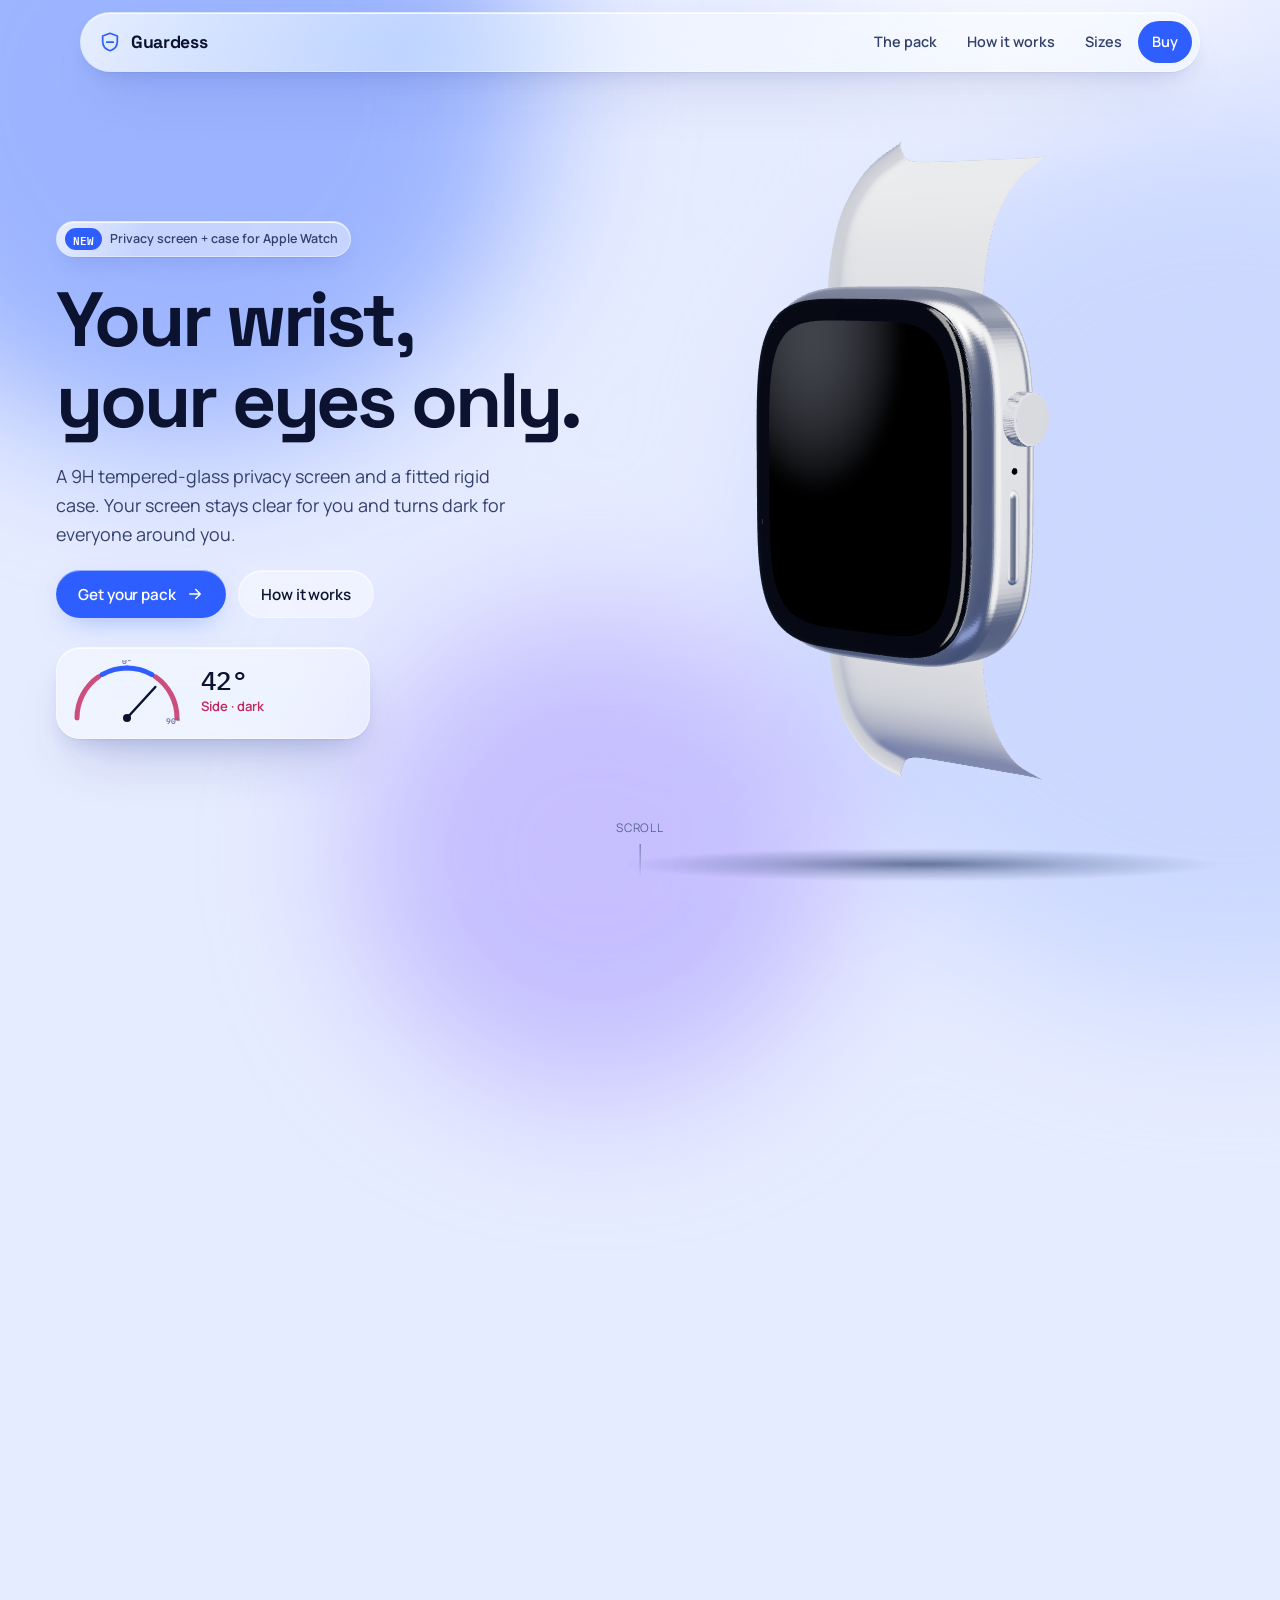
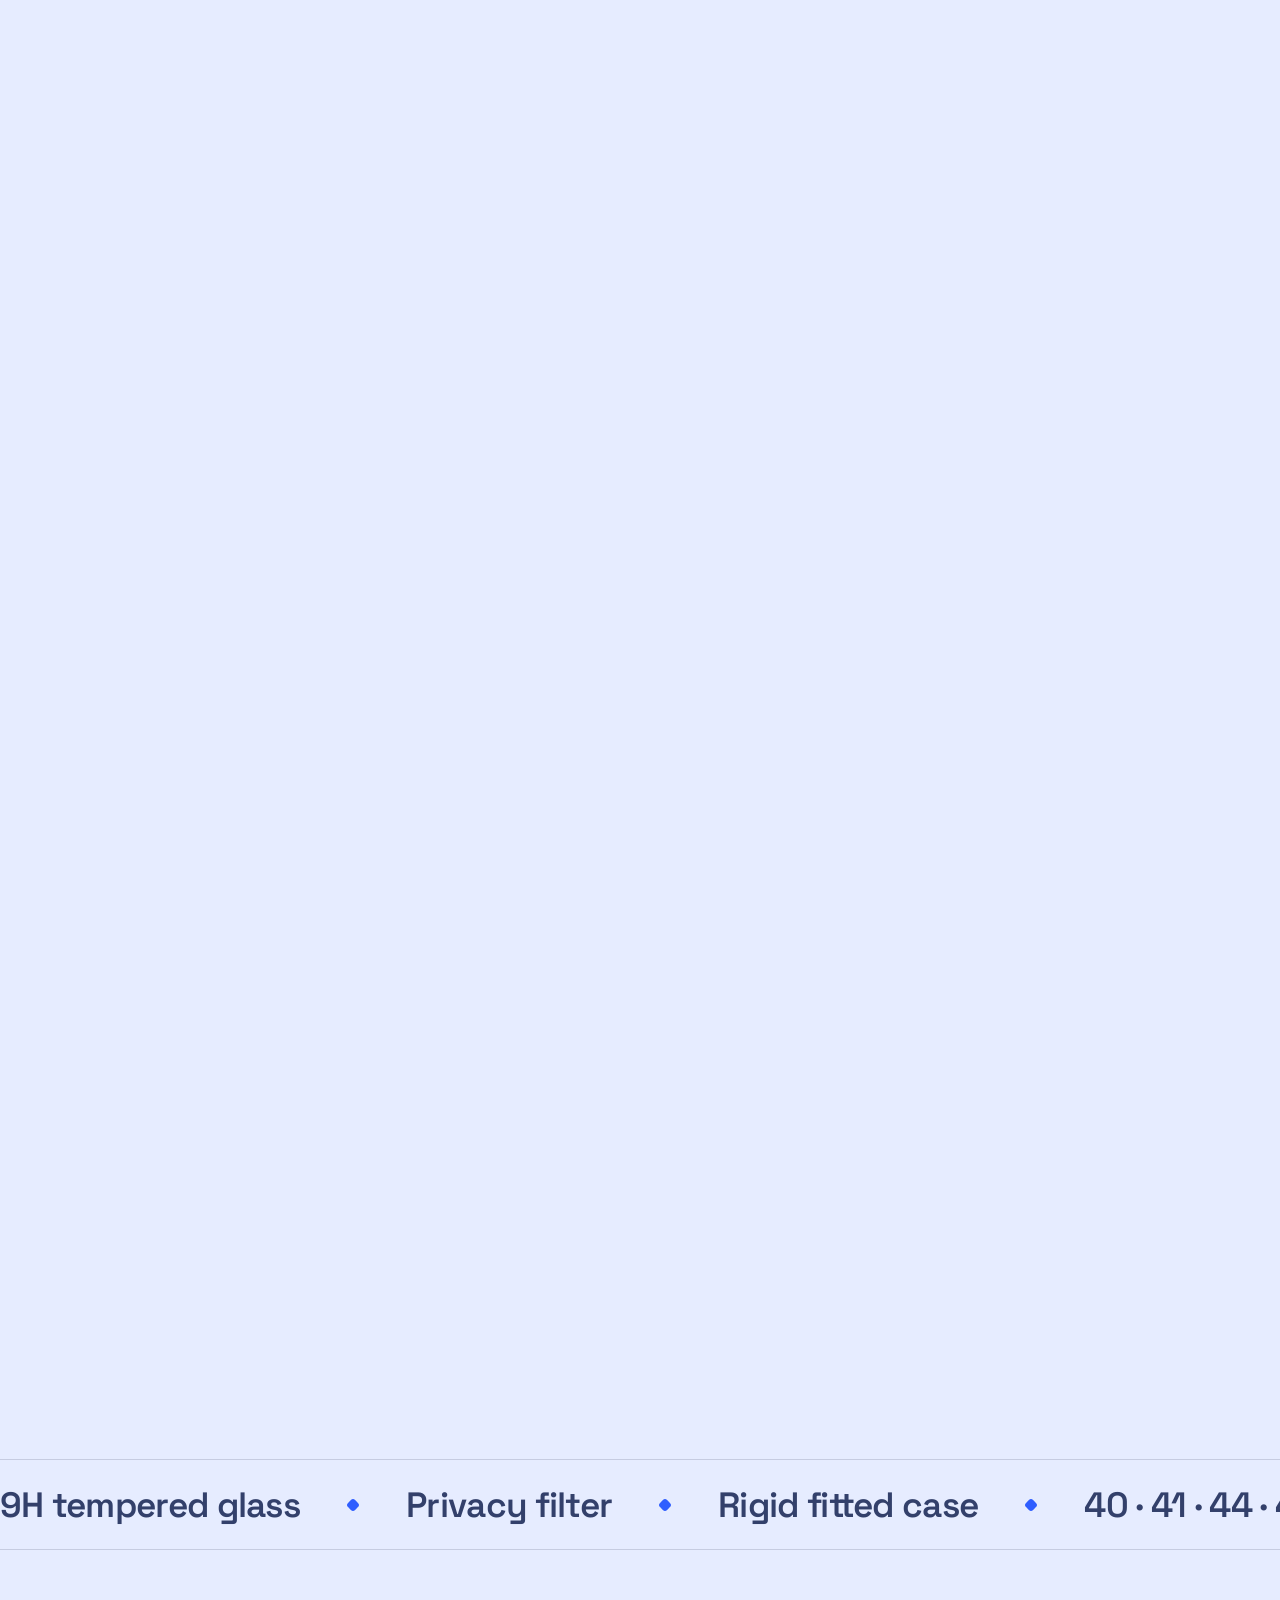
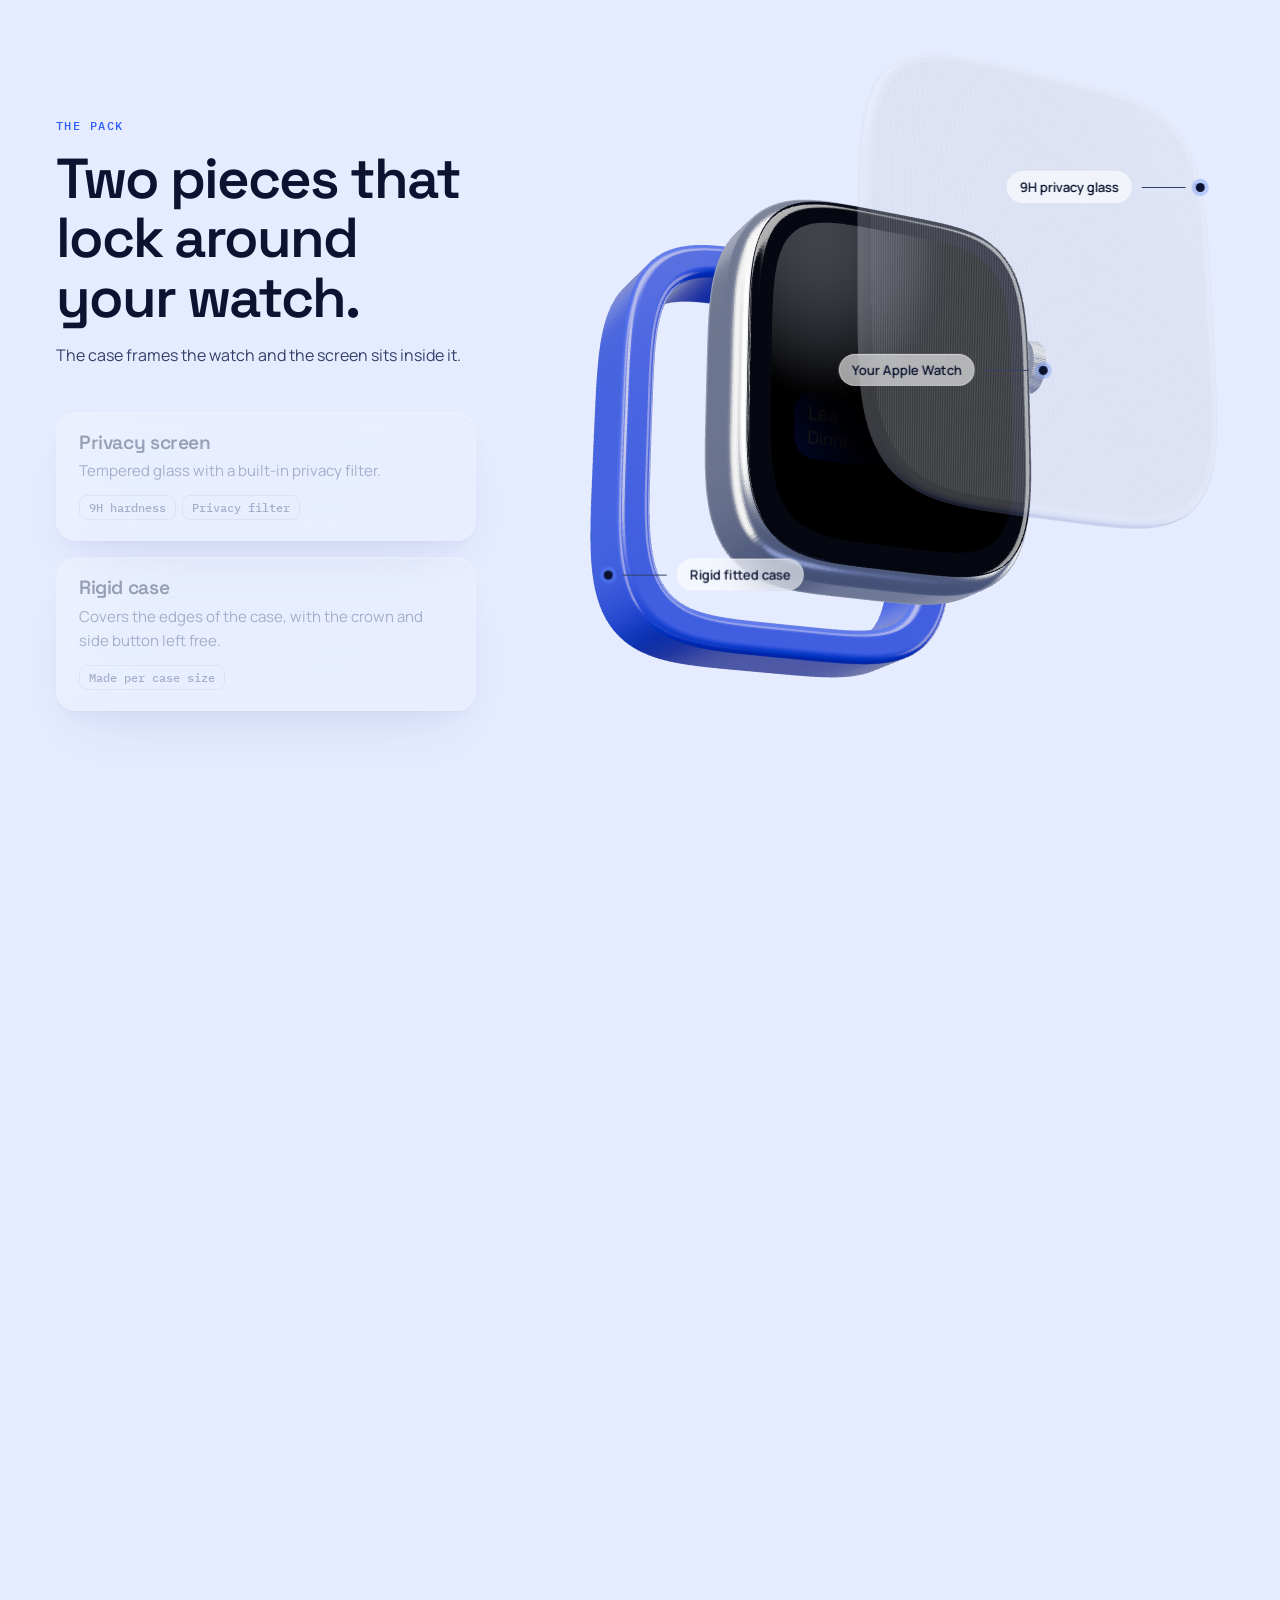
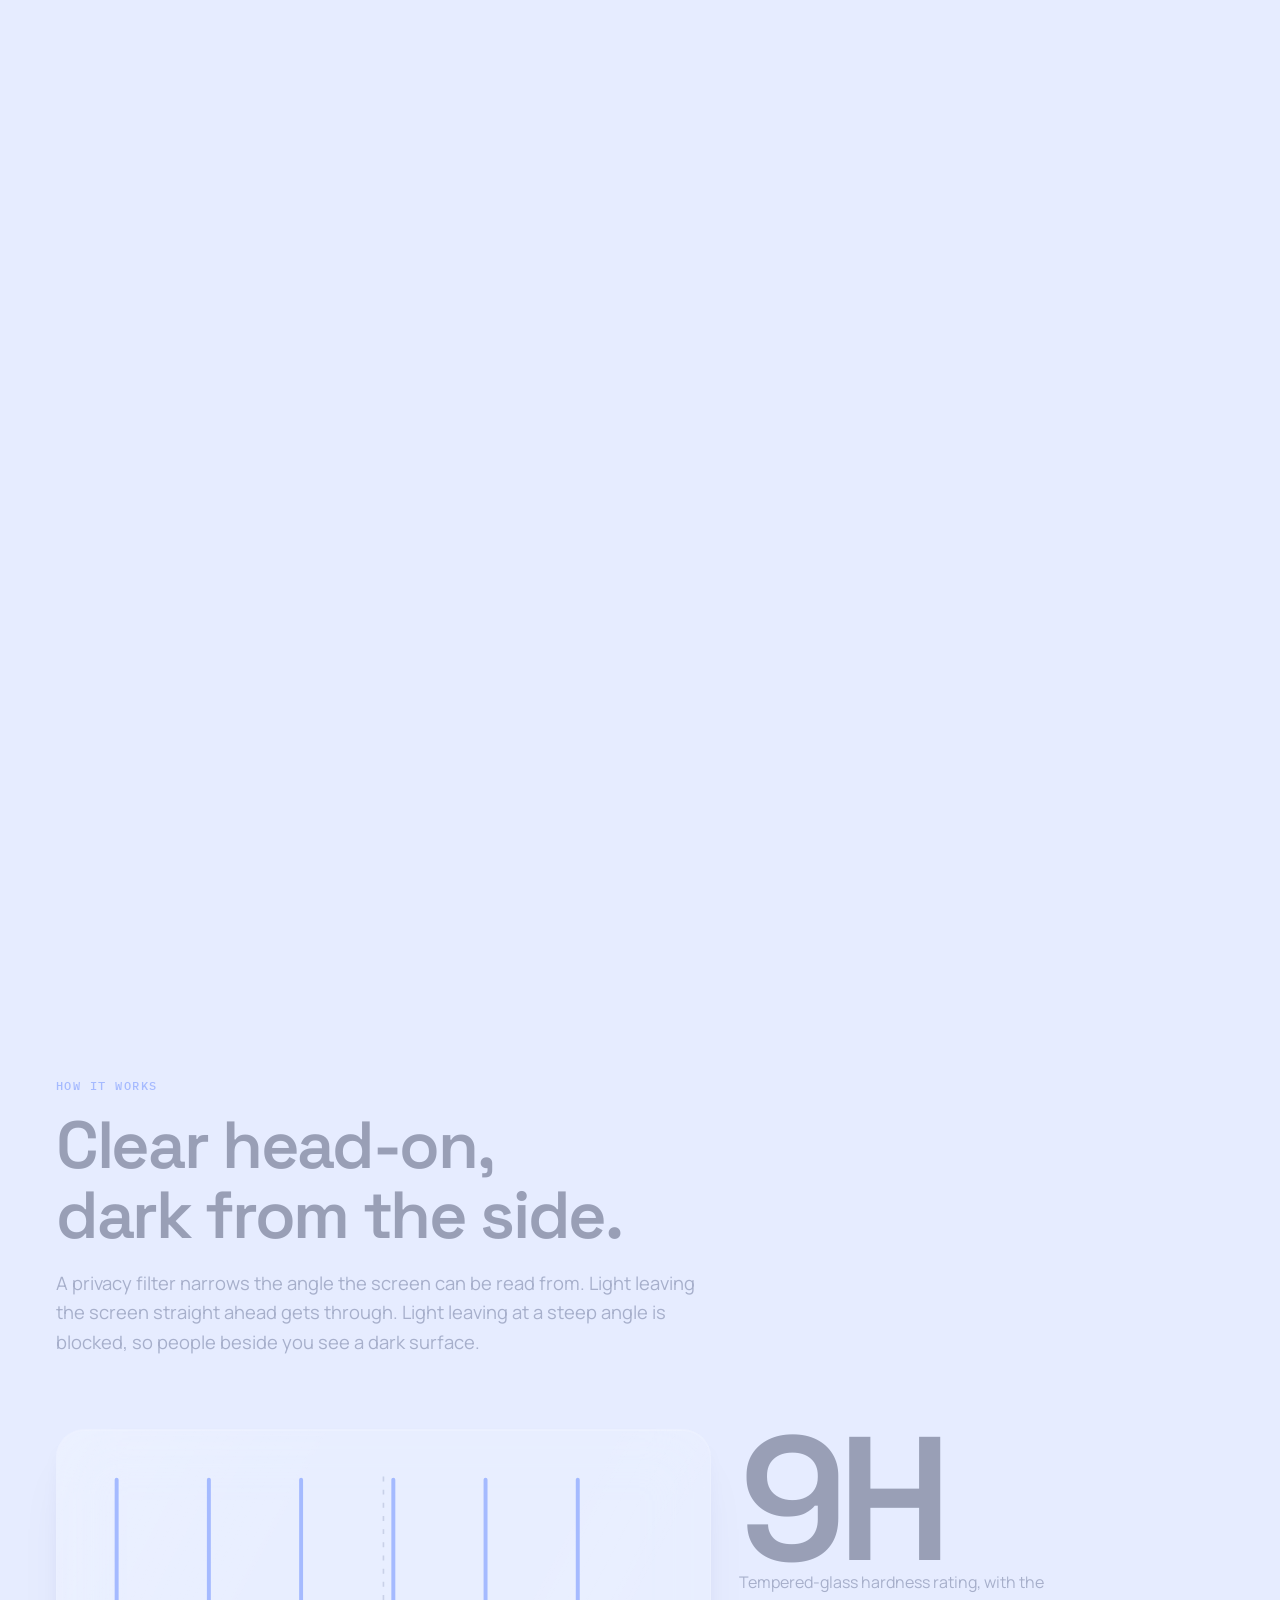
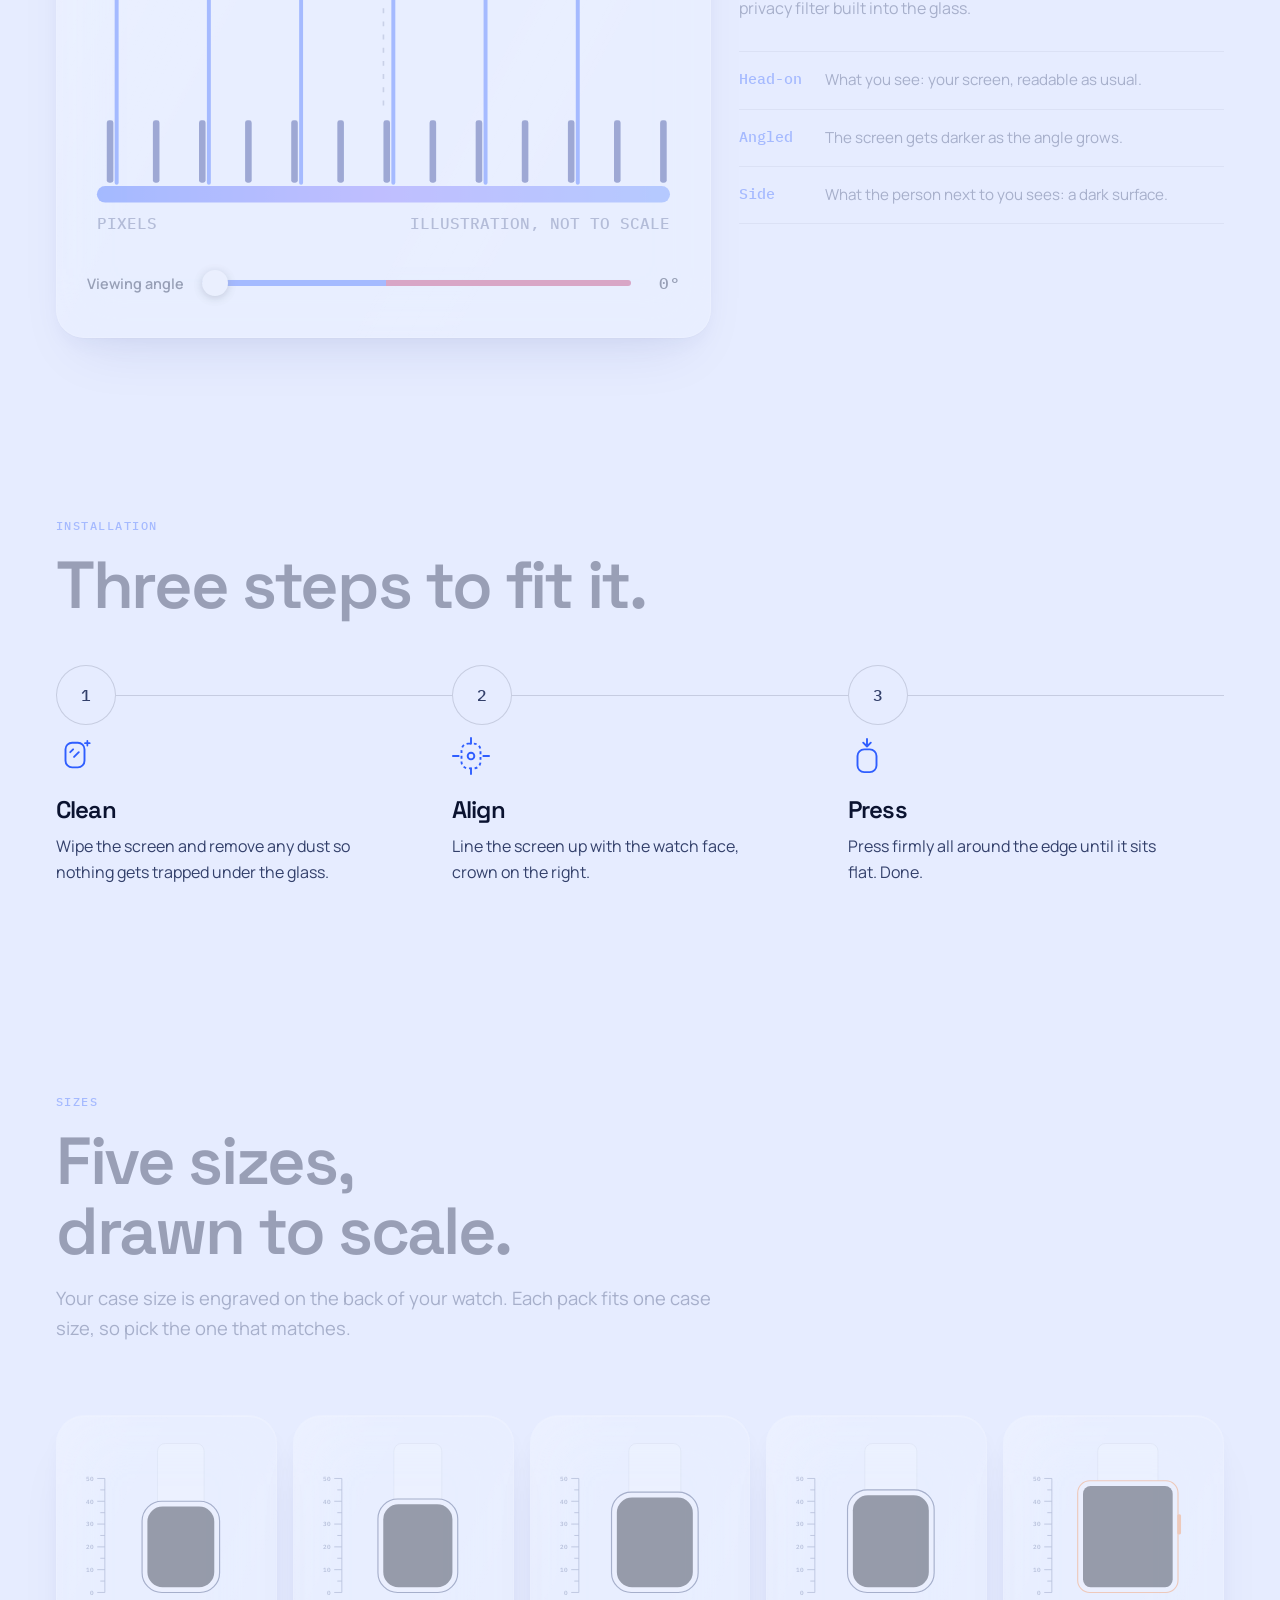
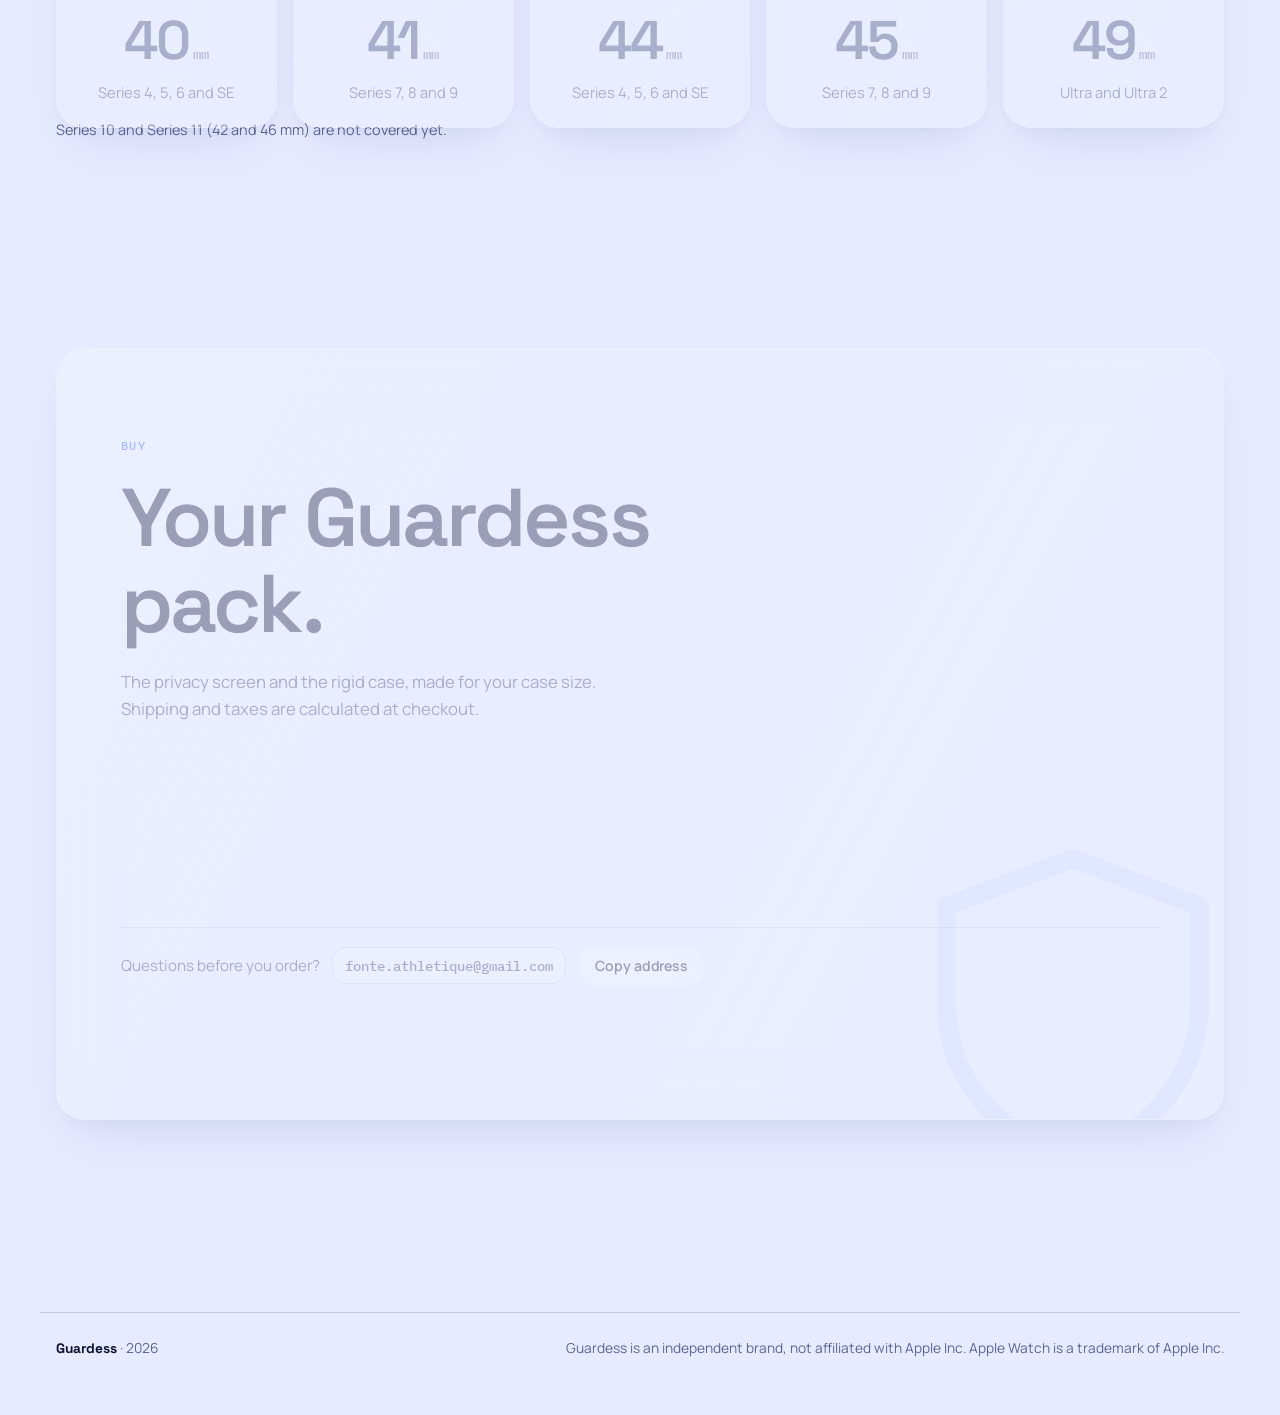
==== commit e5ad4ed0: "Switch the site to English, add 40/44 mm, drop unverified claims - All copy in English to match the " ====
--- a/index.html
+++ b/index.html
@@ -1,13 +1,13 @@
 <!doctype html>
-<html lang="fr">
+<html lang="en">
 <head>
 <meta charset="utf-8">
 <meta name="viewport" content="width=device-width, initial-scale=1, viewport-fit=cover">
 <title>Guardess</title>
-<meta name="description" content="Guardess : une vitre en verre trempé 9H à micro-lamelles et une coque rigide pour Apple Watch. Ton écran reste net de face, noir vu de côté.">
+<meta name="description" content="Guardess: a 9H tempered-glass privacy screen and a rigid case for Apple Watch. Clear when you look at it, dark from the side.">
 <meta name="theme-color" content="#060B1F">
-<meta property="og:title" content="Guardess · Ton poignet n'appartient qu'à toi.">
-<meta property="og:description" content="Vitre anti-espion 9H et coque rigide pour Apple Watch. Commande ton pack.">
+<meta property="og:title" content="Guardess · Your wrist, your eyes only.">
+<meta property="og:description" content="Privacy screen protector and rigid case for Apple Watch, 40 to 49 mm.">
 <meta property="og:type" content="website">
 <link rel="icon" href="data:image/svg+xml,%3Csvg xmlns='http://www.w3.org/2000/svg' viewBox='0 0 24 24'%3E%3Cpath d='M12 2.5 4 5.5v6c0 5 3.4 8.6 8 10 4.6-1.4 8-5 8-10v-6l-8-3Z' fill='%232F5EFF'/%3E%3Cpath d='M8.5 12.2h7' stroke='white' stroke-width='2' stroke-linecap='round'/%3E%3C/svg%3E">
 <link rel="modulepreload" href="assets/vendor/three/three.module.min.js">
@@ -284,7 +284,9 @@
 }
 
 /* ---------- COMPATIBILITÉ ---------- */
-.sizes { display: grid; grid-template-columns: repeat(3, 1fr); gap: 20px; }
+.sizes { display: grid; grid-template-columns: repeat(5, 1fr); gap: 16px; }
+.sizes-note { margin-top: 18px; color: var(--ink-3); font-size: .9rem; }
+@media (max-width: 1100px) { .sizes { grid-template-columns: repeat(3, 1fr); } }
 .size { padding: 26px 22px 22px; display: grid; gap: 14px; justify-items: center; text-align: center; }
 .size svg { width: 100%; max-width: 200px; height: auto; overflow: visible; }
 .size .case { fill: var(--bg-2); stroke: var(--ink-2); stroke-width: 1.5; }
@@ -420,42 +422,42 @@
       Guardess
     </a>
     <ul>
-      <li><a href="#pack">Le pack</a></li>
-      <li><a href="#technologie">La technologie</a></li>
-      <li><a href="#compatibilite">Compatibilité</a></li>
-      <li><a class="cta" href="#lancement">Commander</a></li>
+      <li><a href="#pack">The pack</a></li>
+      <li><a href="#technologie">How it works</a></li>
+      <li><a href="#compatibilite">Sizes</a></li>
+      <li><a class="cta" href="#lancement">Buy</a></li>
     </ul>
   </nav>
 </header>
 
 <main id="top">
   <!-- 1. HERO -->
-  <section class="hero" id="hero" aria-label="Présentation">
+  <section class="hero" id="hero" aria-label="Introduction">
     <div class="stage">
-      <canvas id="hero-canvas" role="img" aria-label="Apple Watch équipée Guardess qui pivote de face vers le profil"></canvas>
+      <canvas id="hero-canvas" role="img" aria-label="Apple Watch turning from a front view to a side view"></canvas>
       <div class="hero-ui wrap">
         <div class="beats" id="beats">
           <div class="beat-stack">
           <article class="beat" data-beat="0">
-            <span class="tag glass"><b>NOUVEAU</b> Vitre + coque anti-espion pour Apple Watch</span>
-            <h1>Ton poignet n'appartient qu'à toi.</h1>
-            <p>Une vitre en verre trempé 9H à micro-lamelles et une coque rigide ajustée. Ton écran reste net pour toi, noir pour tous les autres.</p>
+            <span class="tag glass"><b>NEW</b> Privacy screen + case for Apple Watch</span>
+            <h1>Your wrist, your eyes only.</h1>
+            <p>A 9H tempered-glass privacy screen and a fitted rigid case. Your screen stays clear for you and turns dark for everyone around you.</p>
             <div class="actions">
-              <a class="btn btn-solid" href="#lancement">Commander mon pack
+              <a class="btn btn-solid" href="#lancement">Get your pack
                 <svg viewBox="0 0 24 24" fill="none" aria-hidden="true"><path d="M5 12h14m-6-6 6 6-6 6" stroke="currentColor" stroke-width="2" stroke-linecap="round" stroke-linejoin="round"/></svg></a>
-              <a class="btn btn-glass" href="#technologie">Comment ça marche</a>
+              <a class="btn btn-glass" href="#technologie">How it works</a>
             </div>
           </article>
           <article class="beat" data-beat="1" aria-hidden="true">
-            <h2>De face, tout est net.</h2>
-            <p>10:09, et le message de Léa. Tant que tu regardes ton poignet dans l'axe, la vitre laisse passer toute la lumière de l'écran.</p>
+            <h2>Head-on, everything is clear.</h2>
+            <p>10:09 and a message from Lea. When you look straight at your wrist, the screen reads exactly as it should.</p>
           </article>
           <article class="beat" data-beat="2" aria-hidden="true">
-            <h2>Passé 30°, un écran noir.</h2>
-            <p>Dans le métro, en réunion, à table : ton voisin ne voit qu'une surface sombre. Notifications, messages et codes restent entre toi et ta montre.</p>
+            <h2>From the side, a dark screen.</h2>
+            <p>On the train, in a meeting, at the table: the person next to you sees a dark surface. Notifications, messages and codes stay between you and your watch.</p>
           </article>
           </div>
-          <div class="hud" role="img" aria-label="Angle de vue de l'écran">
+          <div class="hud" role="img" aria-label="Viewing angle of the screen">
             <svg viewBox="0 0 116 66" aria-hidden="true">
               <path class="arc-ok" d="M 58 8 A 50 50 0 0 1 83 14.7" fill="none" stroke-width="5" stroke-linecap="round"/>
               <path class="arc-blocked" d="M 86.5 16.8 A 50 50 0 0 1 108 58" fill="none" stroke-width="5" stroke-linecap="round"/>
@@ -464,21 +466,20 @@
               <line class="needle" id="needle" x1="58" y1="58" x2="58" y2="16"/>
               <circle class="hub" cx="58" cy="58" r="4"/>
               <text class="tick" x="58" y="4" text-anchor="middle">0°</text>
-              <text class="tick" x="93" y="12">30°</text>
               <text class="tick" x="112" y="64" text-anchor="end">90°</text>
             </svg>
-            <div class="hud-read"><span class="deg mono" id="hud-deg">0°</span><span class="state" id="hud-state">De face · net</span></div>
+            <div class="hud-read"><span class="deg mono" id="hud-deg">0°</span><span class="state" id="hud-state">Head-on · clear</span></div>
           </div>
         </div>
       </div>
-      <div class="scroll-cue" aria-hidden="true">Défiler<i></i></div>
+      <div class="scroll-cue" aria-hidden="true">Scroll<i></i></div>
     </div>
   </section>
 
   <div class="ticker" aria-hidden="true">
     <div class="ticker-track">
-      <span>Verre trempé 9H</span><span>Micro-lamelles</span><span>Angle de coupe 30°</span><span>Coque rigide ajustée</span><span>41 · 45 · 49 mm</span><span>Pose en une minute</span>
-      <span>Verre trempé 9H</span><span>Micro-lamelles</span><span>Angle de coupe 30°</span><span>Coque rigide ajustée</span><span>41 · 45 · 49 mm</span><span>Pose en une minute</span>
+      <span>9H tempered glass</span><span>Privacy filter</span><span>Rigid fitted case</span><span>40 · 41 · 44 · 45 · 49 mm</span><span>Easy to fit</span>
+      <span>9H tempered glass</span><span>Privacy filter</span><span>Rigid fitted case</span><span>40 · 41 · 44 · 45 · 49 mm</span><span>Easy to fit</span>
     </div>
   </div>
 
@@ -487,24 +488,24 @@
     <div class="stage">
       <canvas id="pack-canvas" aria-hidden="true"></canvas>
       <div class="callouts" aria-hidden="true">
-        <div class="callout" id="c-glass"><i></i><b></b><span>Vitre 9H à micro-lamelles</span></div>
-        <div class="callout" id="c-watch"><i></i><b></b><span>Ton Apple Watch</span></div>
-        <div class="callout" id="c-case"><i></i><b></b><span>Coque rigide ajustée</span></div>
+        <div class="callout" id="c-glass"><i></i><b></b><span>9H privacy glass</span></div>
+        <div class="callout" id="c-watch"><i></i><b></b><span>Your Apple Watch</span></div>
+        <div class="callout" id="c-case"><i></i><b></b><span>Rigid fitted case</span></div>
       </div>
       <div class="pack-ui wrap">
         <div class="pack-copy">
-          <span class="kicker">Le pack</span>
-          <h2 id="pack-title">Deux pièces qui se verrouillent autour de ta montre.</h2>
-          <p>La coque encadre le boîtier, la vitre se clipse dedans. Rien ne dépasse, rien ne bouge.</p>
+          <span class="kicker">The pack</span>
+          <h2 id="pack-title">Two pieces that lock around your watch.</h2>
+          <p>The case frames the watch and the screen sits inside it.</p>
           <article class="piece glass rv">
-            <h3>Vitre anti-espion</h3>
-            <p>Verre trempé, filtre de confidentialité intégré dans l'épaisseur.</p>
-            <div class="spec"><span>Dureté 9H</span><span>Bords 2.5D</span><span>Coupe à 30°</span></div>
+            <h3>Privacy screen</h3>
+            <p>Tempered glass with a built-in privacy filter.</p>
+            <div class="spec"><span>9H hardness</span><span>Privacy filter</span></div>
           </article>
           <article class="piece glass rv">
-            <h3>Coque rigide</h3>
-            <p>Polycarbonate fin, couronne et bouton accessibles, capteurs dégagés.</p>
-            <div class="spec"><span>Ajustée par taille</span><span>Finition mate</span></div>
+            <h3>Rigid case</h3>
+            <p>Covers the edges of the case, with the crown and side button left free.</p>
+            <div class="spec"><span>Made per case size</span></div>
           </article>
         </div>
       </div>
@@ -515,37 +516,37 @@
   <section class="sec" id="technologie" aria-labelledby="tech-title">
     <div class="wrap">
       <header class="sec-head rv">
-        <span class="kicker">La technologie</span>
-        <h2 id="tech-title">Des stores vénitiens, à l'échelle du micron.</h2>
-        <p>Dans l'épaisseur du verre, des milliers de lamelles verticales. La lumière qui sort droit de l'écran passe entre elles. Celle qui part de biais les heurte et s'éteint.</p>
+        <span class="kicker">How it works</span>
+        <h2 id="tech-title">Clear head-on, dark from the side.</h2>
+        <p>A privacy filter narrows the angle the screen can be read from. Light leaving the screen straight ahead gets through. Light leaving at a steep angle is blocked, so people beside you see a dark surface.</p>
       </header>
       <div class="tech">
         <figure class="tech-fig glass rv">
           <svg id="louvre-svg" viewBox="0 0 360 230" role="img" aria-labelledby="lv-t">
-            <title id="lv-t">Coupe du filtre : des lamelles au-dessus des pixels laissent passer les rayons droits et arrêtent les rayons obliques au-delà de 30 degrés.</title>
+            <title id="lv-t">Simplified illustration of a privacy filter: straight light passes, light at a steep angle is blocked.</title>
             <defs><linearGradient id="px" x1="0" x2="1"><stop offset="0" stop-color="#2F5EFF"/><stop offset=".5" stop-color="#7A6CFF"/><stop offset="1" stop-color="#5E8BFF"/></linearGradient></defs>
             <line class="axis" x1="180" y1="10" x2="180" y2="150"/>
             <g id="rays"></g>
             <g id="louvres"></g>
             <rect x="6" y="198" width="348" height="10" rx="5" fill="url(#px)"/>
             <text class="lbl" x="6" y="224">PIXELS</text>
-            <text class="lbl" x="354" y="224" text-anchor="end">PAS 28 · HAUTEUR 38 (ÉCHELLE ×1000)</text>
+            <text class="lbl" x="354" y="224" text-anchor="end">ILLUSTRATION, NOT TO SCALE</text>
           </svg>
           <div class="tech-ctrl">
-            <label for="angle">Angle de vue</label>
+            <label for="angle">Viewing angle</label>
             <input id="angle" type="range" min="0" max="70" value="0" step="1">
             <output id="angle-out" for="angle" class="mono">0°</output>
           </div>
         </figure>
         <div class="tech-side">
           <div class="rv">
-            <div class="big-deg">30<sup>°</sup></div>
-            <p>C'est l'angle de coupe : au-delà, l'écran devient noir. En deçà, rien ne change pour toi.</p>
+            <div class="big-deg">9H</div>
+            <p>Tempered-glass hardness rating, with the privacy filter built into the glass.</p>
           </div>
           <ul class="facts rv">
-            <li><b>0°</b><span>Face à l'écran : couleurs et luminosité intactes.</span></li>
-            <li><b>30°</b><span>La lumière oblique commence à buter sur les lamelles.</span></li>
-            <li><b>45°+</b><span>Ce que voit ton voisin : une vitre sombre.</span></li>
+            <li><b>Head-on</b><span>What you see: your screen, readable as usual.</span></li>
+            <li><b>Angled</b><span>The screen gets darker as the angle grows.</span></li>
+            <li><b>Side</b><span>What the person next to you sees: a dark surface.</span></li>
           </ul>
         </div>
       </div>
@@ -557,26 +558,26 @@
     <div class="wrap">
       <header class="sec-head rv">
         <span class="kicker">Installation</span>
-        <h2 id="inst-title">Trois gestes, une minute.</h2>
+        <h2 id="inst-title">Three steps to fit it.</h2>
       </header>
       <ol class="steps" id="steps">
         <li class="step">
           <span class="n">1</span>
           <svg viewBox="0 0 40 40" fill="none" aria-hidden="true"><rect x="10" y="6" width="20" height="26" rx="7" stroke="currentColor" stroke-width="2"/><path d="M15 16l3-3m1 8 5-5" stroke="currentColor" stroke-width="2" stroke-linecap="round"/><path d="M33 4v5m-2.5-2.5h5" stroke="currentColor" stroke-width="1.8" stroke-linecap="round"/></svg>
-          <h3>Nettoyer</h3>
-          <p>Lingette humide, puis chiffon microfibre. L'autocollant fourni retire la dernière poussière.</p>
+          <h3>Clean</h3>
+          <p>Wipe the screen and remove any dust so nothing gets trapped under the glass.</p>
         </li>
         <li class="step">
           <span class="n">2</span>
           <svg viewBox="0 0 40 40" fill="none" aria-hidden="true"><rect x="10" y="7" width="20" height="26" rx="7" stroke="currentColor" stroke-width="2" stroke-dasharray="3 3"/><circle cx="20" cy="20" r="3.5" stroke="currentColor" stroke-width="2"/><path d="M20 1v6m0 26v6M1 20h6m26 0h6" stroke="currentColor" stroke-width="2" stroke-linecap="round"/></svg>
-          <h3>Aligner</h3>
-          <p>Pose la vitre dans la coque, présente l'ensemble face à l'écran, couronne à droite.</p>
+          <h3>Align</h3>
+          <p>Line the screen up with the watch face, crown on the right.</p>
         </li>
         <li class="step">
           <span class="n">3</span>
           <svg viewBox="0 0 40 40" fill="none" aria-hidden="true"><rect x="10" y="13" width="20" height="24" rx="7" stroke="currentColor" stroke-width="2"/><path d="M20 2v8m-4-4 4 4 4-4" stroke="currentColor" stroke-width="2" stroke-linecap="round" stroke-linejoin="round"/></svg>
-          <h3>Presser</h3>
-          <p>Appuie sur tout le tour jusqu'au clic. La coque verrouille la vitre : c'est prêt.</p>
+          <h3>Press</h3>
+          <p>Press firmly all around the edge until it sits flat. Done.</p>
         </li>
       </ol>
     </div>
@@ -586,11 +587,12 @@
   <section class="sec" id="compatibilite" aria-labelledby="cmp-title" style="padding-top:0">
     <div class="wrap">
       <header class="sec-head rv">
-        <span class="kicker">Compatibilité</span>
-        <h2 id="cmp-title">Trois tailles, dessinées à l'échelle.</h2>
-        <p>La taille est gravée au dos de ta montre. Chaque pack est taillé pour un seul boîtier.</p>
+        <span class="kicker">Sizes</span>
+        <h2 id="cmp-title">Five sizes, drawn to scale.</h2>
+        <p>Your case size is engraved on the back of your watch. Each pack fits one case size, so pick the one that matches.</p>
       </header>
       <div class="sizes" id="sizes"></div>
+      <p class="sizes-note">Series 10 and Series 11 (42 and 46 mm) are not covered yet.</p>
     </div>
   </section>
 
@@ -599,16 +601,16 @@
     <div class="wrap">
       <div class="launch glass rv">
         <svg class="glyph" viewBox="0 0 24 24" fill="none" aria-hidden="true"><path d="M12 2.5 4 5.5v6c0 5 3.4 8.6 8 10 4.6-1.4 8-5 8-10v-6l-8-3Z" stroke="currentColor" stroke-width="1.2" stroke-linejoin="round"/></svg>
-        <span class="kicker">Commander</span>
-        <h2 id="launch-title">Ton pack Guardess.</h2>
-        <p>La vitre anti-espion et la coque rigide, ajustées à ta taille de boîtier. Livraison et taxes calculées au paiement.</p>
+        <span class="kicker">Buy</span>
+        <h2 id="launch-title">Your Guardess pack.</h2>
+        <p>The privacy screen and the rigid case, made for your case size. Shipping and taxes are calculated at checkout.</p>
         <div class="shop" id="product-component-1790866120223">
-          <p class="shop-loading">Chargement de la boutique…</p>
+          <p class="shop-loading">Loading the shop…</p>
         </div>
         <div class="contact">
-          <span>Une question avant de commander ?</span>
+          <span>Questions before you order?</span>
           <span class="mail-addr" id="mail-addr">fonte.athletique@gmail.com</span>
-          <button class="btn btn-glass btn-sm" type="button" id="copy-btn">Copier l'adresse</button>
+          <button class="btn btn-glass btn-sm" type="button" id="copy-btn">Copy address</button>
         </div>
         <p class="copy-state" id="copy-state" aria-live="polite"></p>
       </div>
@@ -619,7 +621,7 @@
 <footer>
   <div class="wrap">
     <p><b>Guardess</b> · 2026</p>
-    <p>Guardess est une marque indépendante, non affiliée à Apple Inc. Apple Watch est une marque d'Apple Inc.</p>
+    <p>Guardess is an independent brand, not affiliated with Apple Inc. Apple Watch is a trademark of Apple Inc.</p>
   </div>
 </footer>
 
@@ -636,9 +638,11 @@
 
   /* Tailles à l'échelle : 1 mm = 3 unités SVG */
   const sizes = [
-    { mm: 41, w: 35, models: 'Apple Watch Series 7, 8 et 9' },
-    { mm: 45, w: 38, models: 'Apple Watch Series 7, 8 et 9' },
-    { mm: 49, w: 44, models: 'Apple Watch Ultra et Ultra 2', ultra: true },
+    { mm: 40, w: 34, models: 'Series 4, 5, 6 and SE' },
+    { mm: 41, w: 35, models: 'Series 7, 8 and 9' },
+    { mm: 44, w: 38, models: 'Series 4, 5, 6 and SE' },
+    { mm: 45, w: 38, models: 'Series 7, 8 and 9' },
+    { mm: 49, w: 44, models: 'Ultra and Ultra 2', ultra: true },
   ];
   const K = 3, BASE = 190;
   document.getElementById('sizes').innerHTML = sizes.map(s => {
@@ -707,8 +711,8 @@
   const copyBtn = document.getElementById('copy-btn'), state = document.getElementById('copy-state');
   copyBtn.addEventListener('click', () => {
     const addr = document.getElementById('mail-addr');
-    const fallback = () => { const s = getSelection(), rg = document.createRange(); rg.selectNodeContents(addr); s.removeAllRanges(); s.addRange(rg); state.textContent = 'Adresse sélectionnée : copie-la avec ton clavier.'; };
-    try { navigator.clipboard.writeText(addr.textContent).then(() => { state.textContent = 'Adresse copiée.'; }, fallback); } catch { fallback(); }
+    const fallback = () => { const s = getSelection(), rg = document.createRange(); rg.selectNodeContents(addr); s.removeAllRanges(); s.addRange(rg); state.textContent = 'Address selected: copy it with your keyboard.'; };
+    try { navigator.clipboard.writeText(addr.textContent).then(() => { state.textContent = 'Address copied.'; }, fallback); } catch { fallback(); }
   });
 
   const tick = () => {
@@ -743,7 +747,7 @@
   var SDK = 'assets/vendor/shopify/buybutton.min.js';
   var started = false;
   function fail() {
-    node.innerHTML = '<p class="shop-loading">La boutique ne s’est pas chargée. Écris-nous à l’adresse ci-dessous pour commander.</p>';
+    node.innerHTML = '<p class="shop-loading">The shop didn’t load. Email us at the address below to order.</p>';
   }
   function init() {
     var client = ShopifyBuy.buildClient({
@@ -757,28 +761,28 @@
       ui.createComponent('product', {
         id: '15817235497300',
         node: node,
-        moneyFormat: '%7B%7Bamount_with_comma_separator%7D%7D%C2%A0%E2%82%AC',   /* « 29,90 € » */
+        moneyFormat: '%E2%82%AC%7B%7Bamount%7D%7D',   /* €29.90 */
         options: {
           product: {
             iframe: false,
             layout: 'horizontal',
             contents: { img: true, imgWithCarousel: false, title: true, variantTitle: false, price: true, options: true, quantity: false, button: true, description: false },
             order: ['img', 'title', 'price', 'options', 'button'],
-            text: { button: 'Ajouter au panier', outOfStock: 'Épuisé', unavailable: 'Indisponible' }
+            text: { button: 'Add to cart', outOfStock: 'Sold out', unavailable: 'Unavailable' }
           },
           cart: {
             iframe: false,
             popup: false,
-            text: { title: 'Ton panier', empty: 'Ton panier est vide.', total: 'Sous-total', button: 'Payer', notice: 'Livraison et taxes calculées au paiement.', closeAccessibilityLabel: 'Fermer le panier' }
+            text: { title: 'Your cart', empty: 'Your cart is empty.', total: 'Subtotal', button: 'Checkout', notice: 'Shipping and taxes calculated at checkout.', closeAccessibilityLabel: 'Close cart' }
           },
           toggle: {
             iframe: false,
             sticky: true,
             contents: { title: false, icon: true },
-            text: { title: 'Panier' }
+            text: { title: 'Cart' }
           },
           lineItem: {
-            text: { quantityInputAccessibilityLabel: 'Quantité', removeItemAccessibilityLabel: 'Retirer' }
+            text: { quantityInputAccessibilityLabel: 'Quantity', removeItemAccessibilityLabel: 'Remove' }
           }
         }
       });
@@ -863,8 +867,8 @@
   const g = c.createLinearGradient(bx, by, bx + bw, by + bh); g.addColorStop(0, '#2F5EFF'); g.addColorStop(1, '#7A6CFF');
   c.fillStyle = g; c.beginPath(); c.roundRect(bx, by, bw, bh, 44 * k); c.fill();
   c.fillStyle = '#fff'; c.textAlign = 'left';
-  c.font = `600 ${44 * k}px Manrope, "Helvetica Neue", Arial, sans-serif`; c.fillText('Léa', bx + 32 * k, by + 62 * k);
-  c.font = `400 ${40 * k}px Manrope, "Helvetica Neue", Arial, sans-serif`; c.fillText('On se voit à 19h ?', bx + 32 * k, by + 116 * k);
+  c.font = `600 ${44 * k}px Manrope, "Helvetica Neue", Arial, sans-serif`; c.fillText('Lea', bx + 32 * k, by + 62 * k);
+  c.font = `400 ${40 * k}px Manrope, "Helvetica Neue", Arial, sans-serif`; c.fillText('Dinner at 7?', bx + 32 * k, by + 116 * k);
 };
 drawScreen();
 const screenTextures = new Set();
@@ -990,7 +994,7 @@
   needle.style.transform = `rotate(${deg.toFixed(1)}deg)`;
   hudDeg.textContent = `${Math.round(deg)}°`;
   const blocked = deg >= 30;
-  hudState.textContent = deg < 18 ? 'De face · net' : blocked ? 'De côté · écran noir' : 'Ça s’assombrit';
+  hudState.textContent = deg < 18 ? 'Head-on · clear' : blocked ? 'Side · dark' : 'Getting darker';
   hudState.classList.toggle('is-blocked', blocked);
 };
 
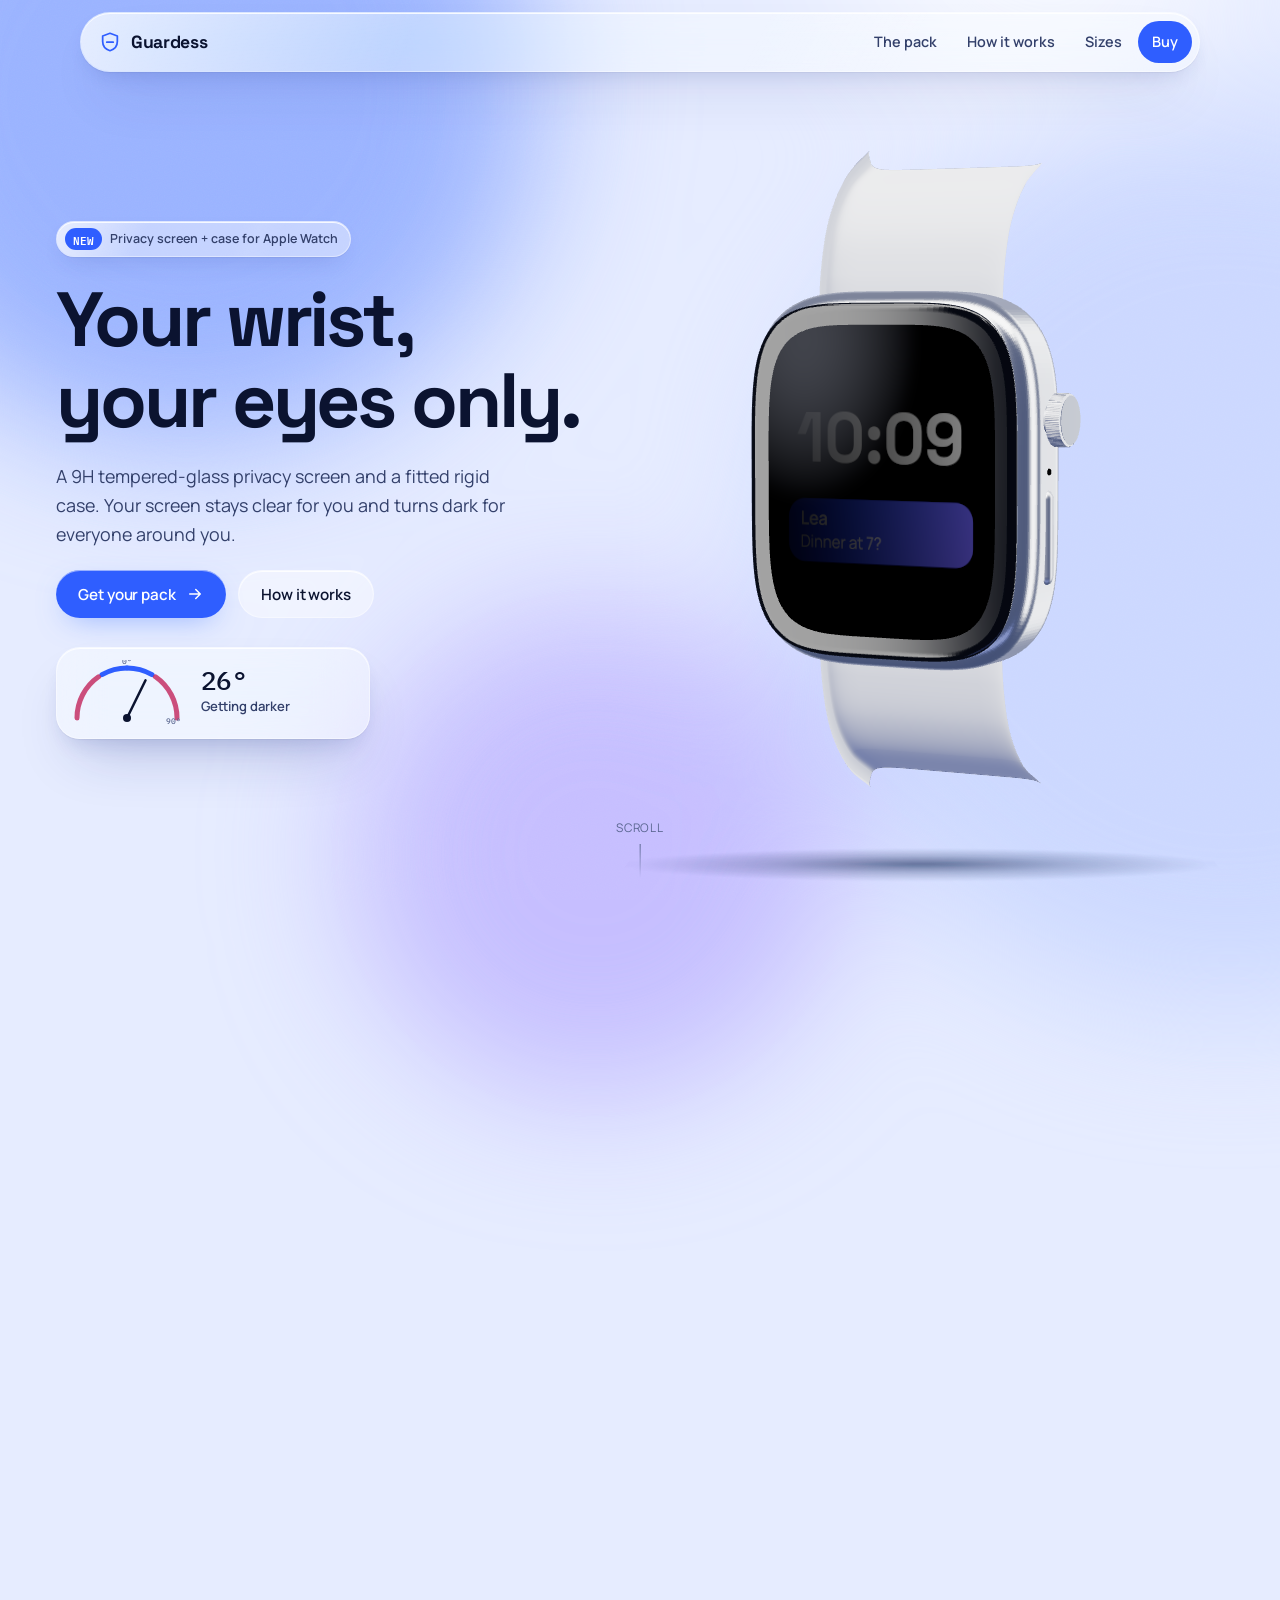
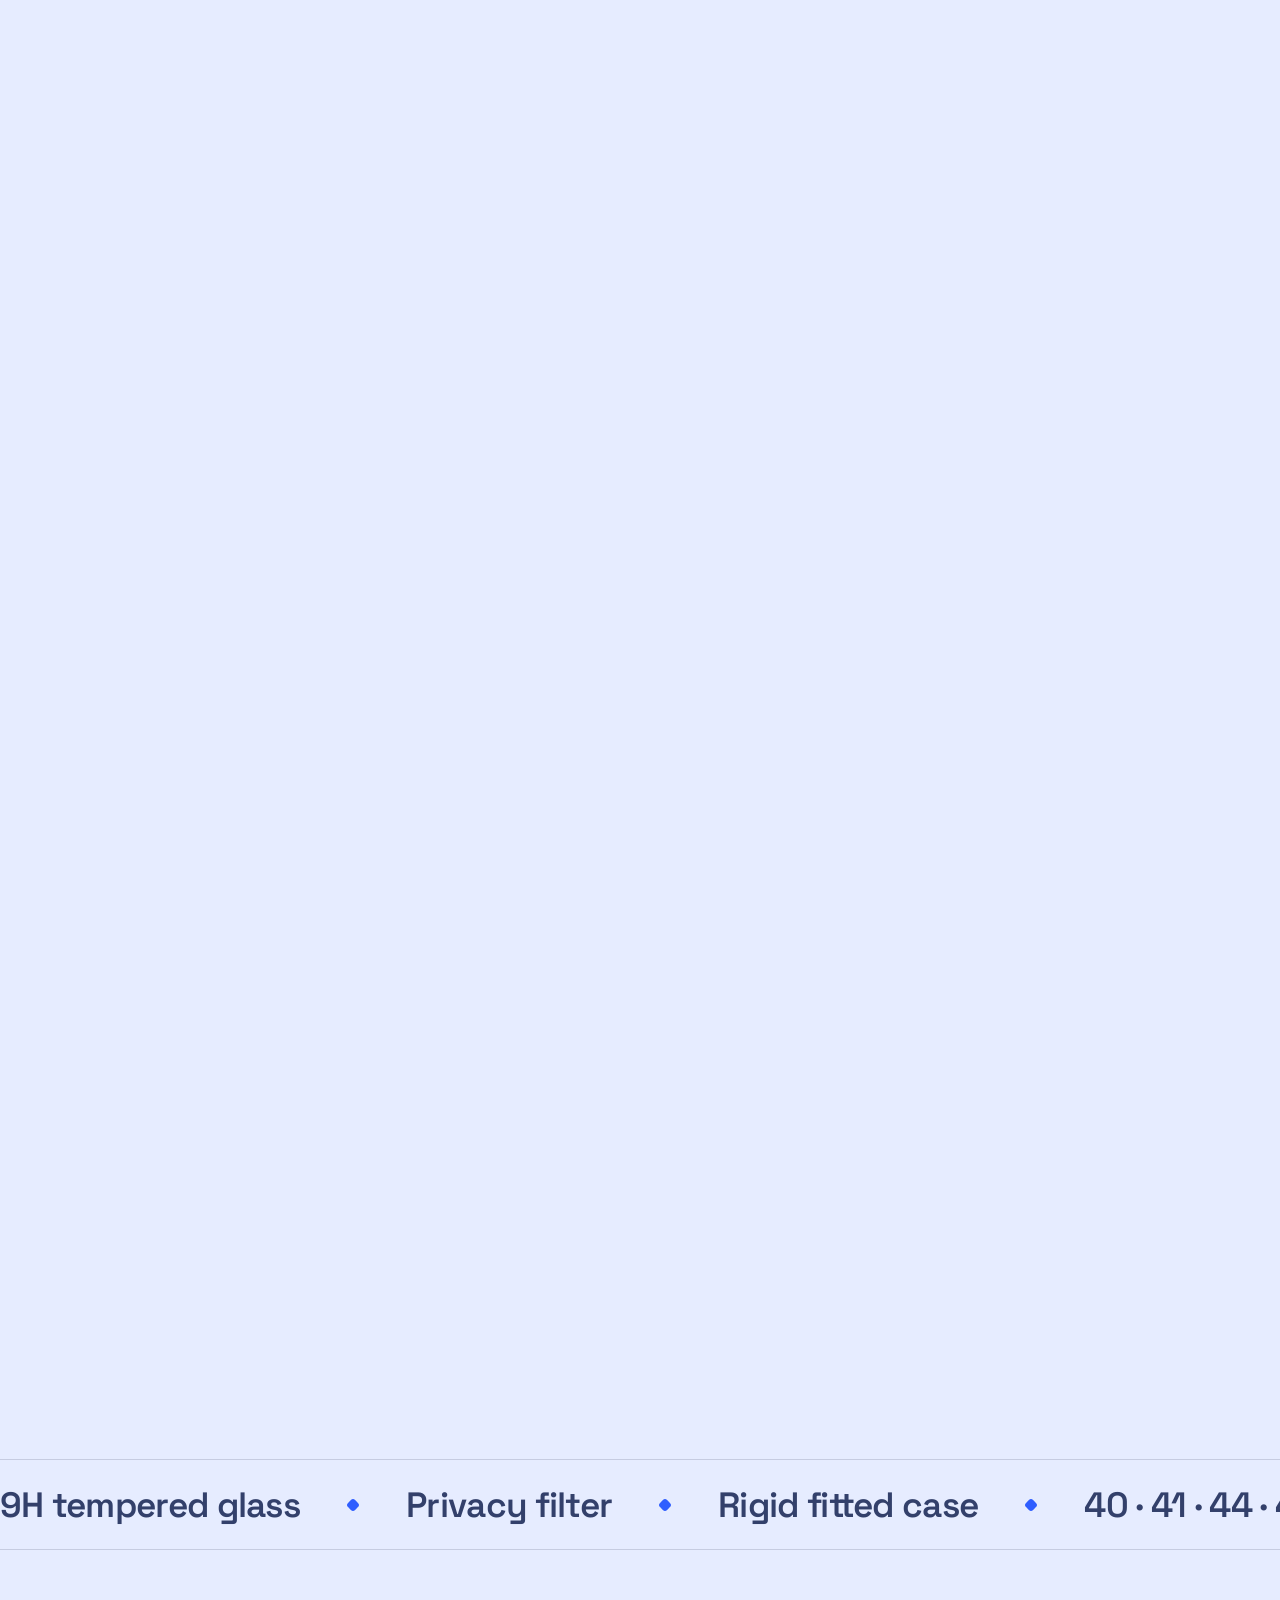
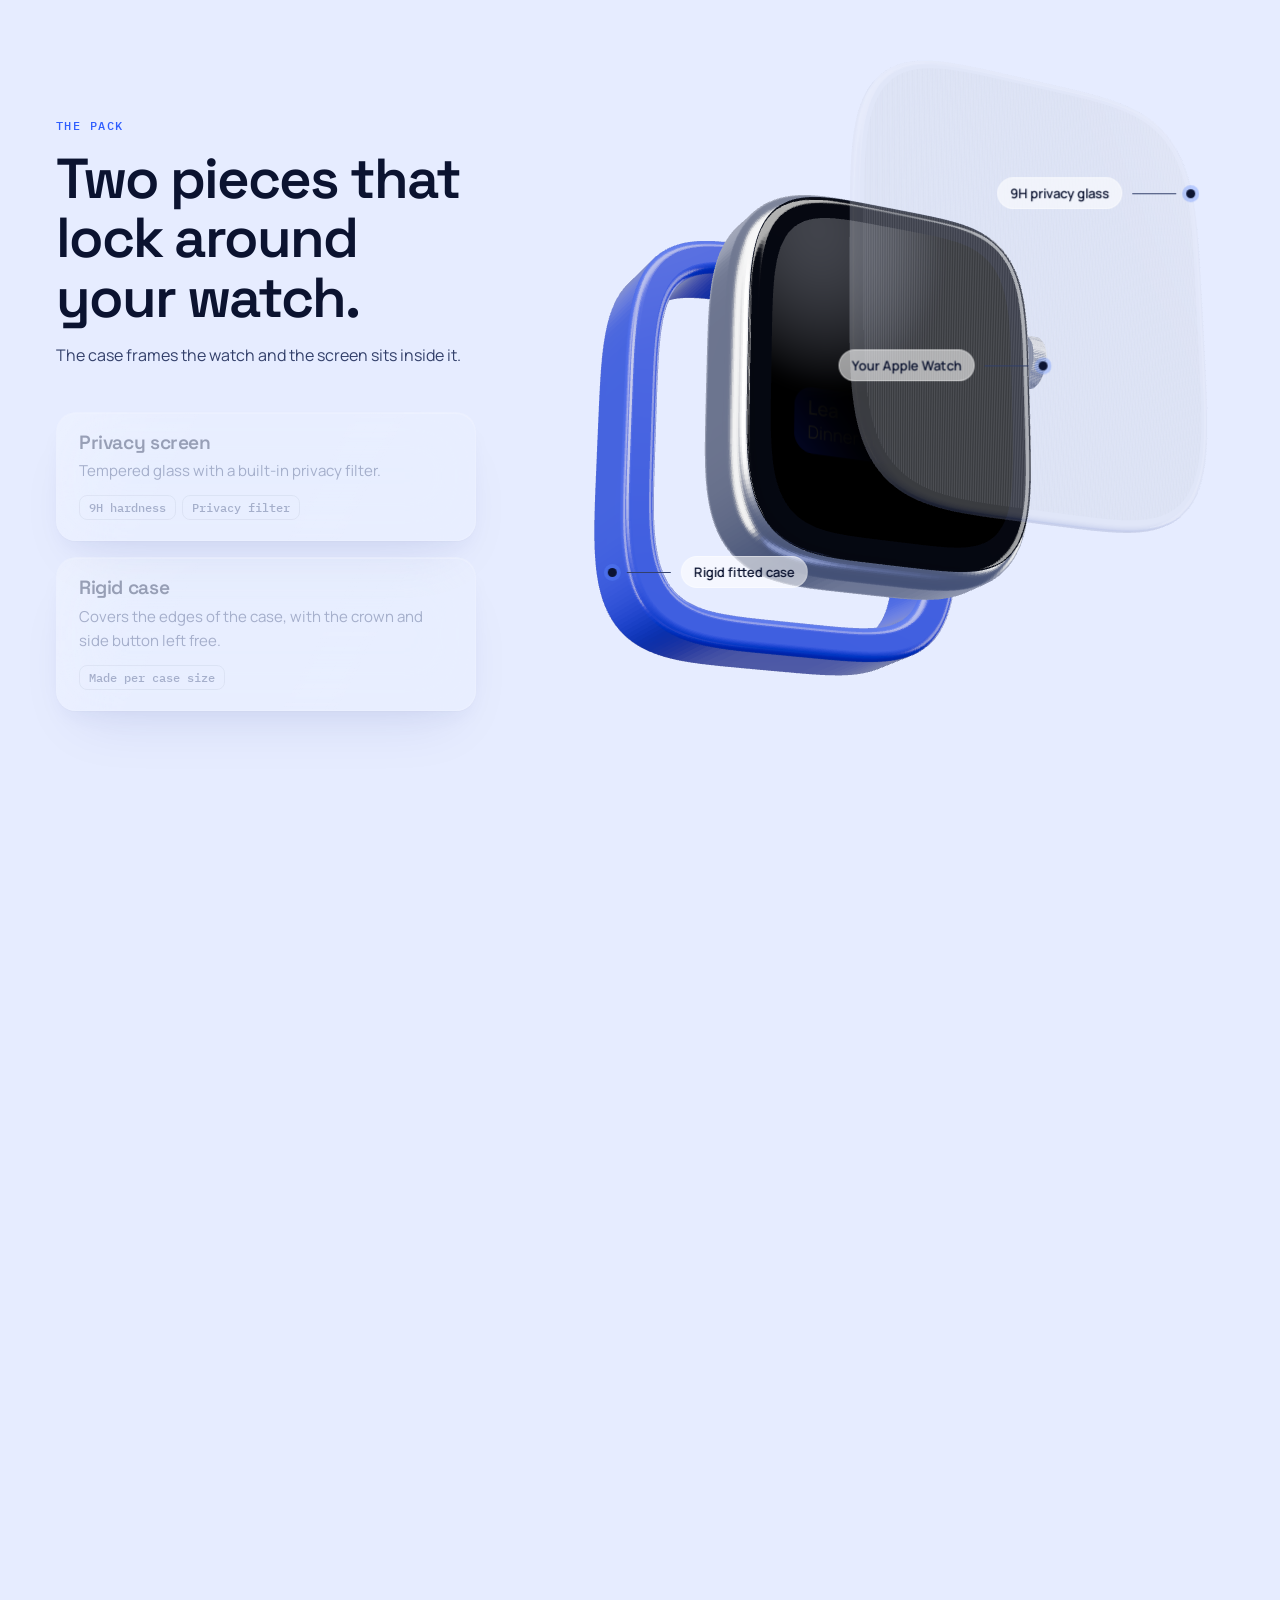
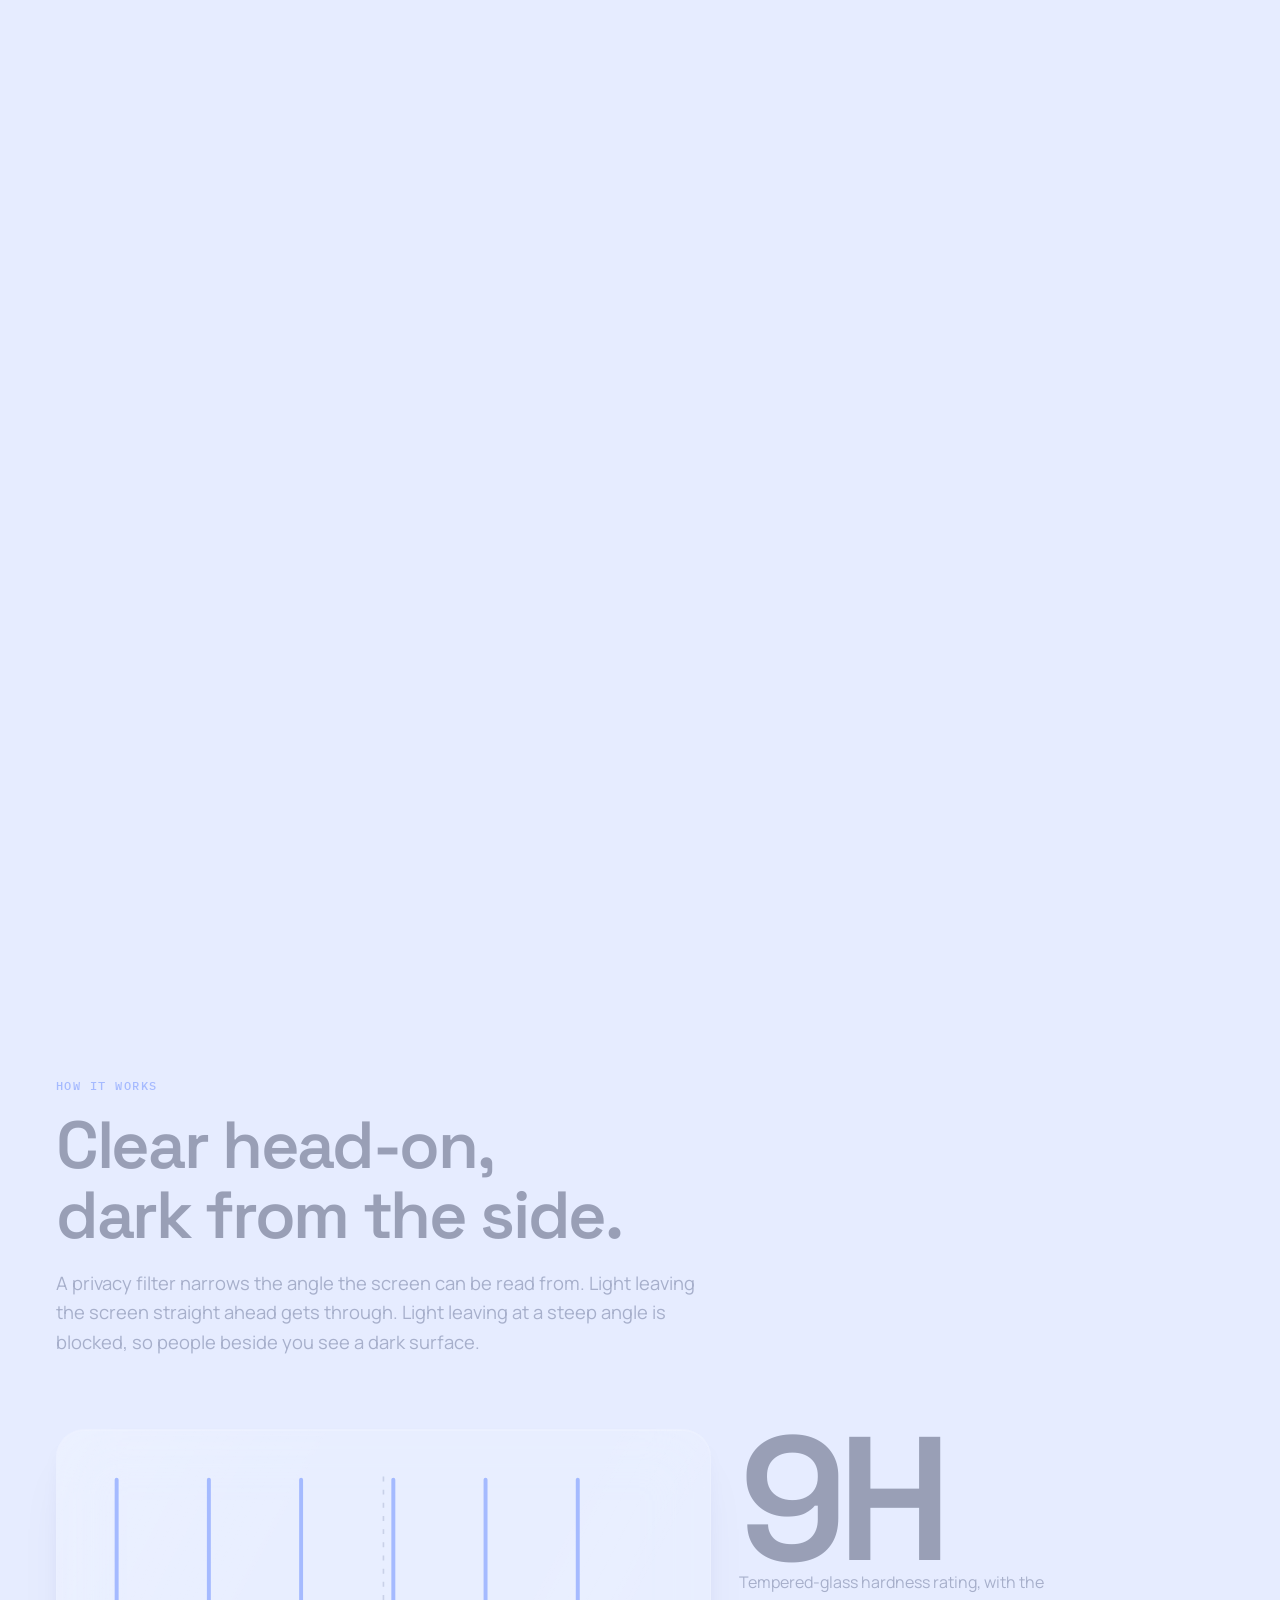
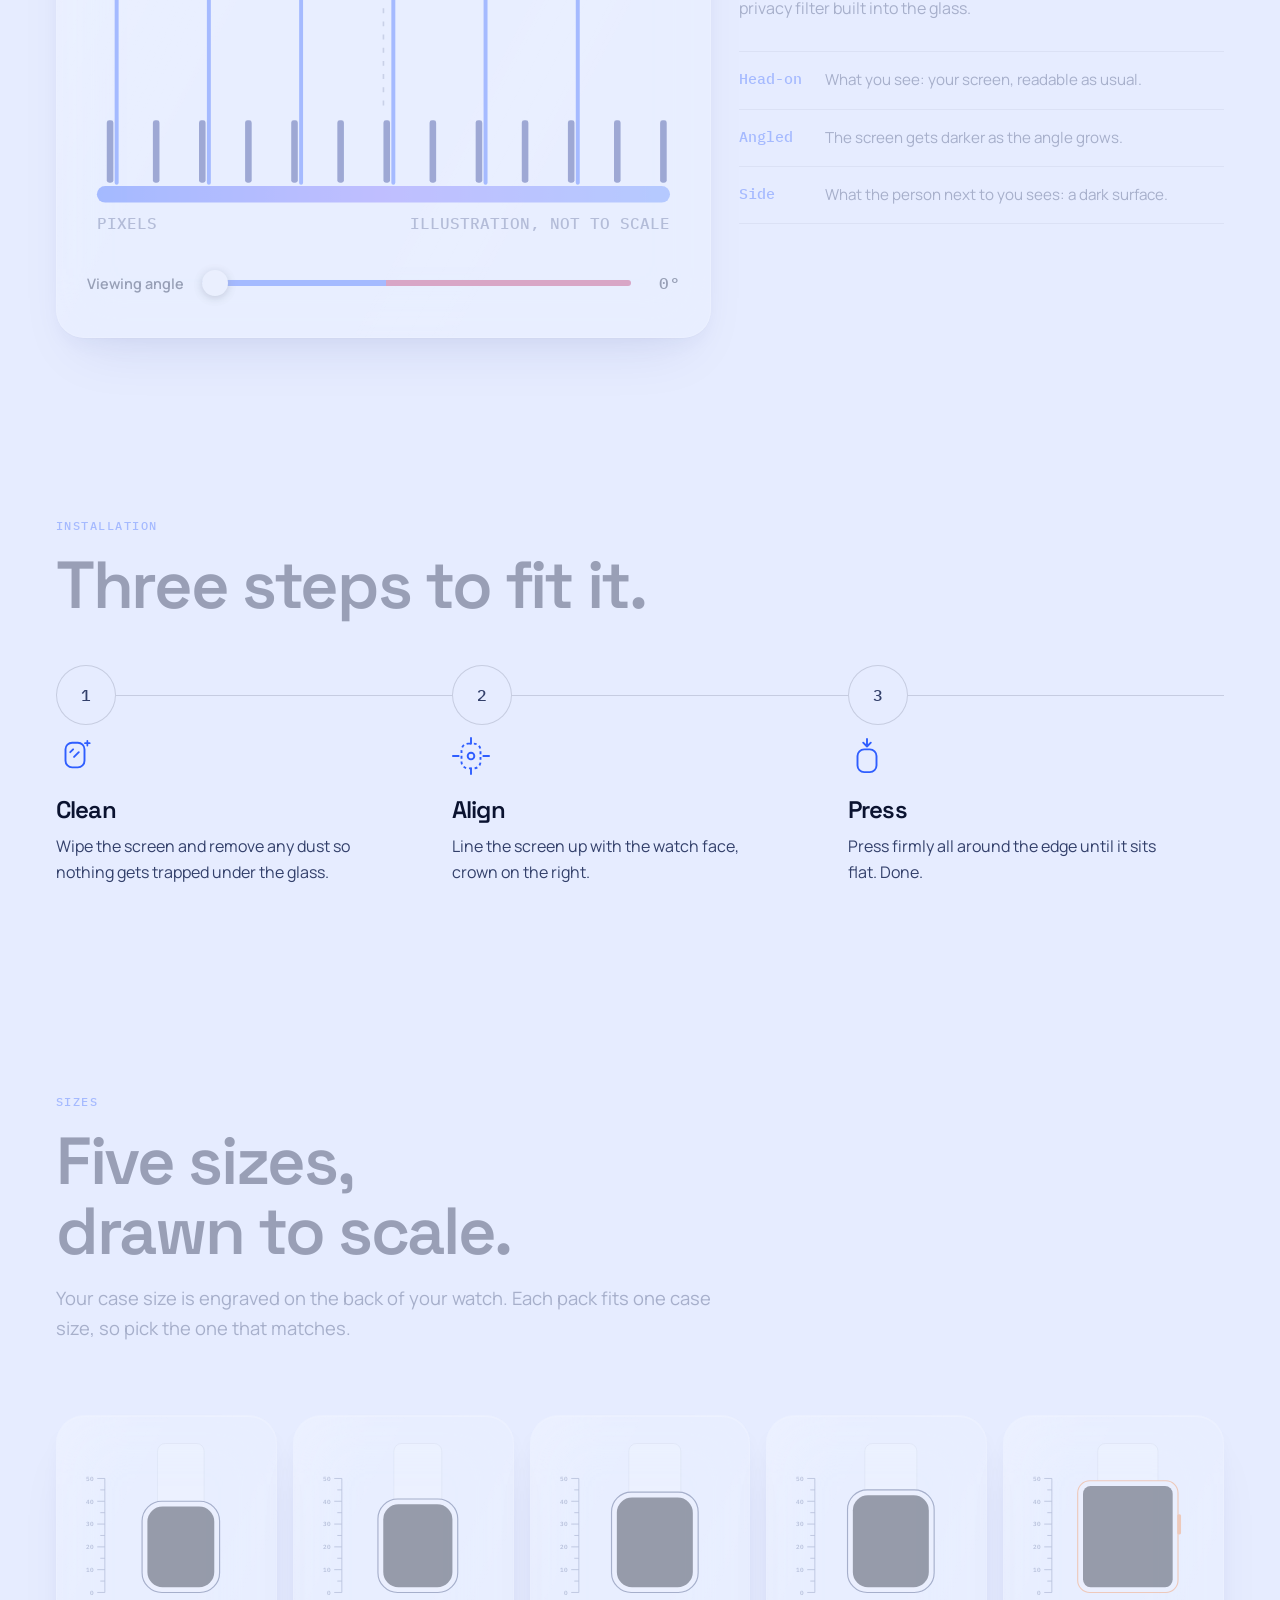
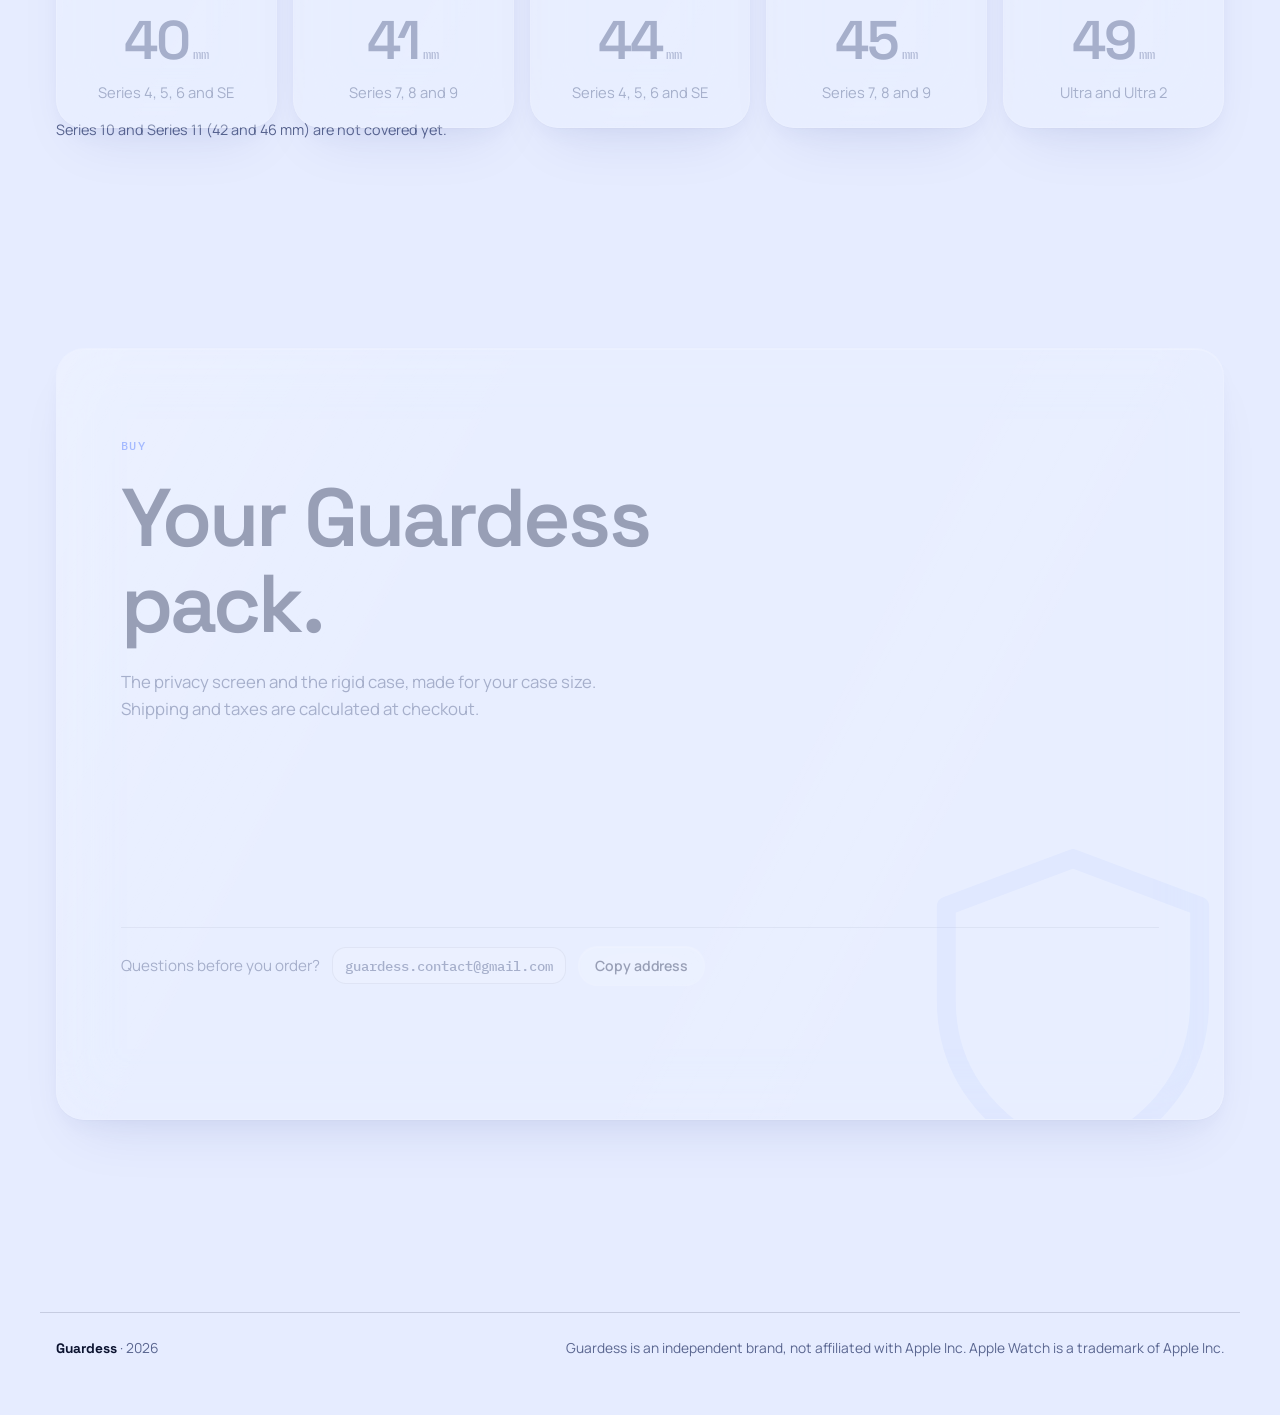
==== commit a4af883b: "Use the Guardess contact address Replaces the old FONTE address with guardess.contact@gmail.com on t" ====
--- a/index.html
+++ b/index.html
@@ -609,7 +609,7 @@
         </div>
         <div class="contact">
           <span>Questions before you order?</span>
-          <span class="mail-addr" id="mail-addr">fonte.athletique@gmail.com</span>
+          <span class="mail-addr" id="mail-addr">guardess.contact@gmail.com</span>
           <button class="btn btn-glass btn-sm" type="button" id="copy-btn">Copy address</button>
         </div>
         <p class="copy-state" id="copy-state" aria-live="polite"></p>
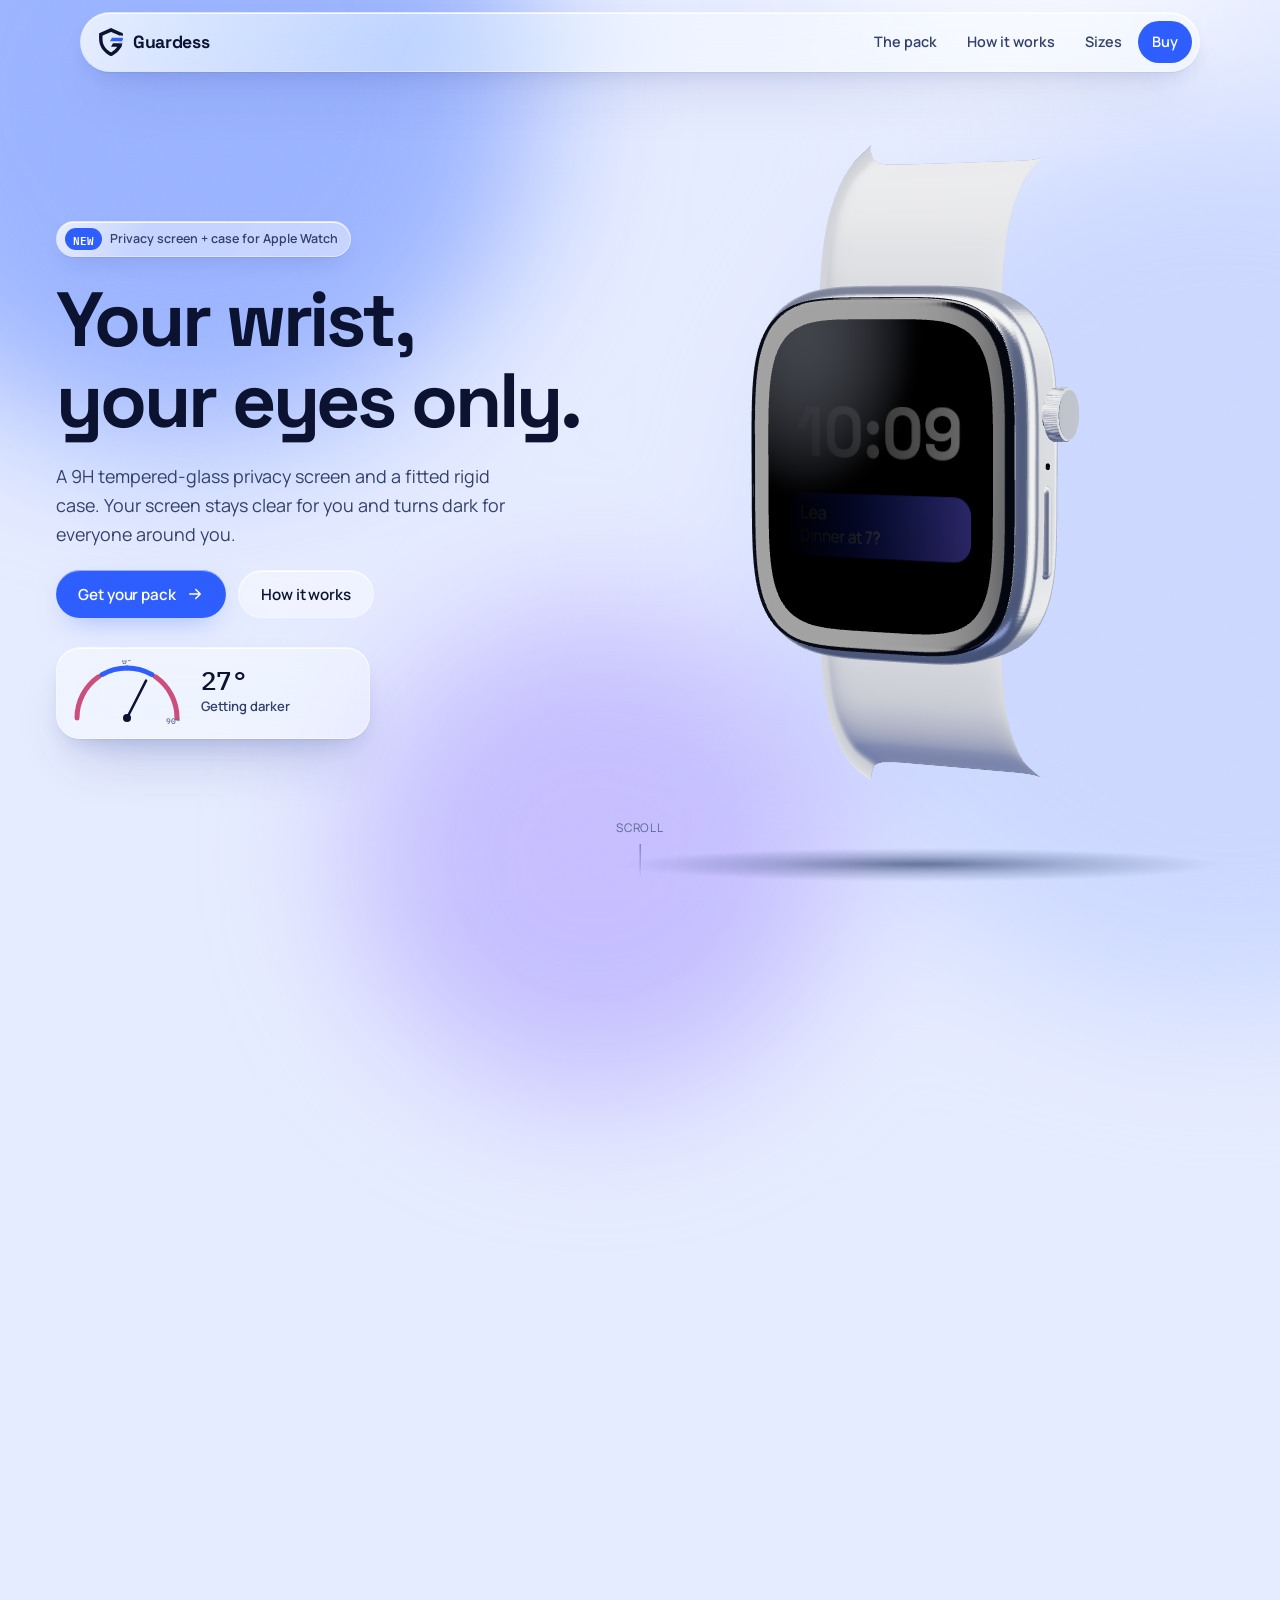
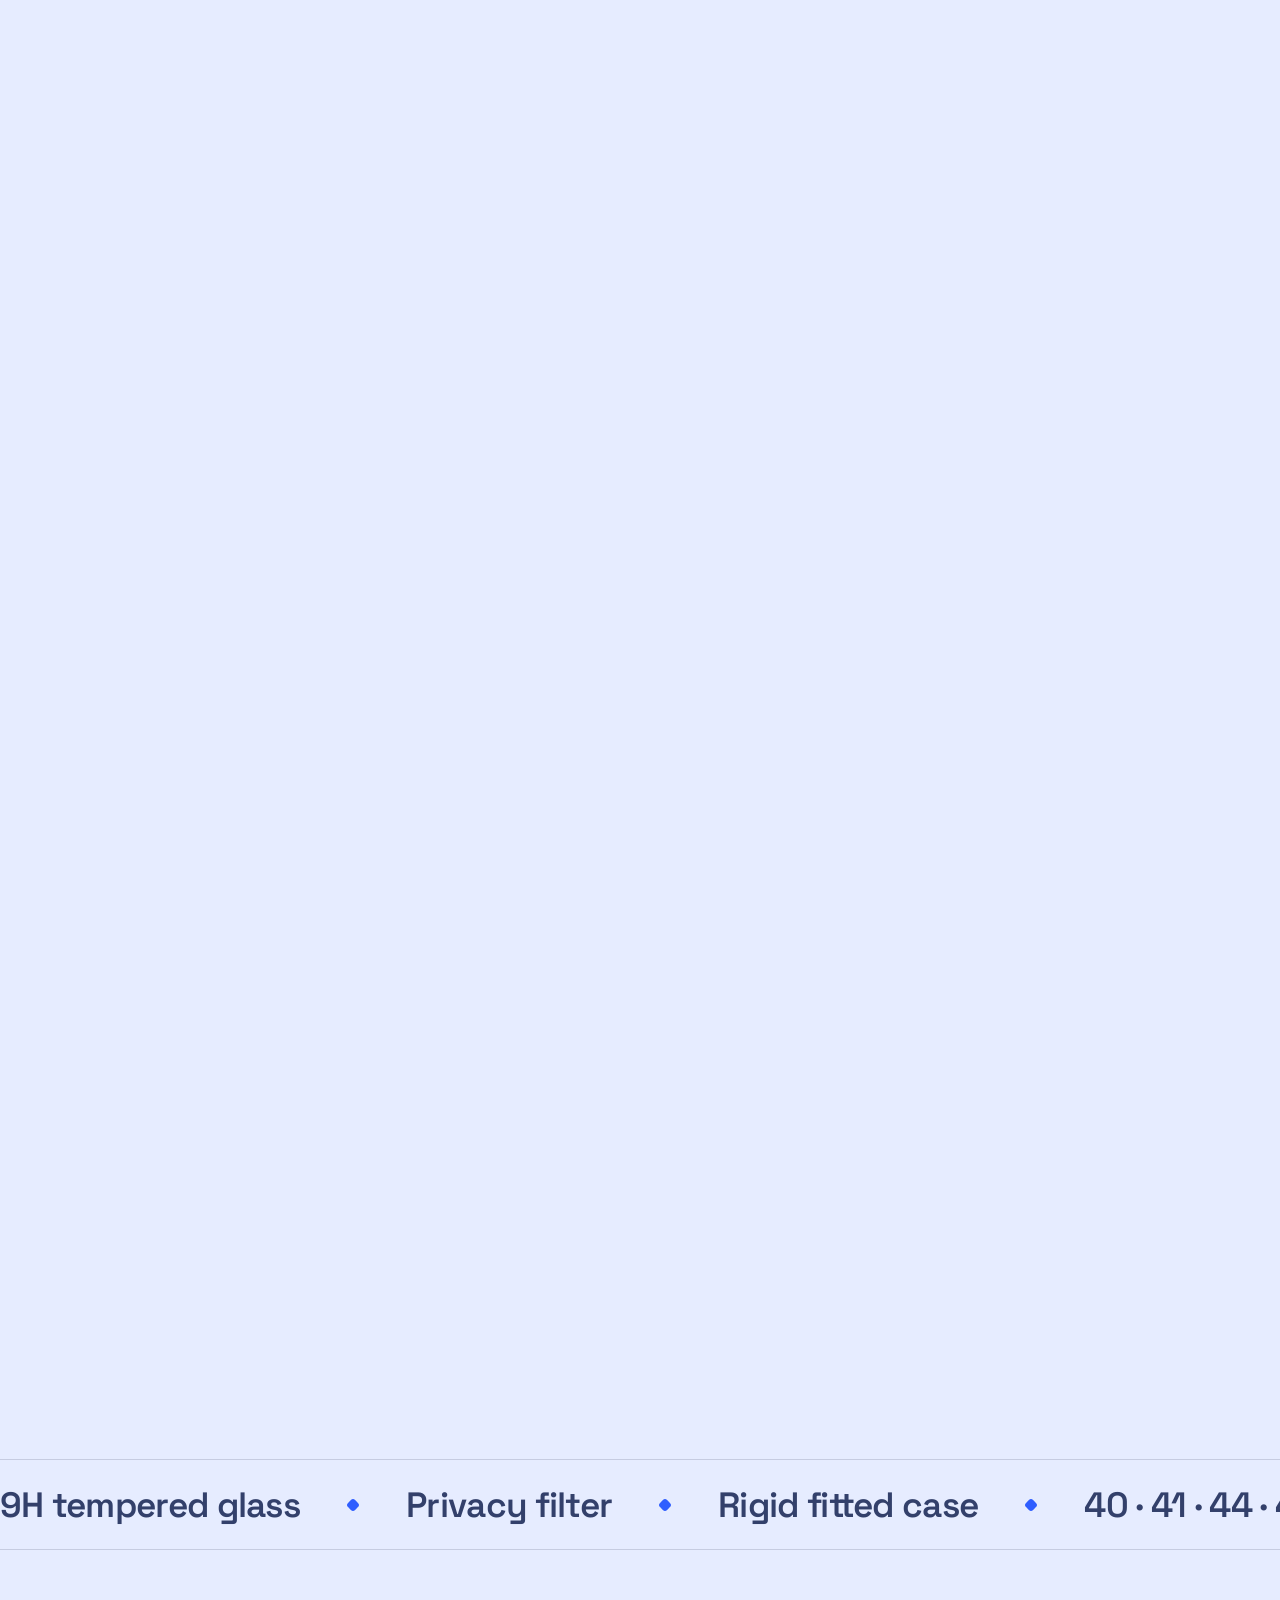
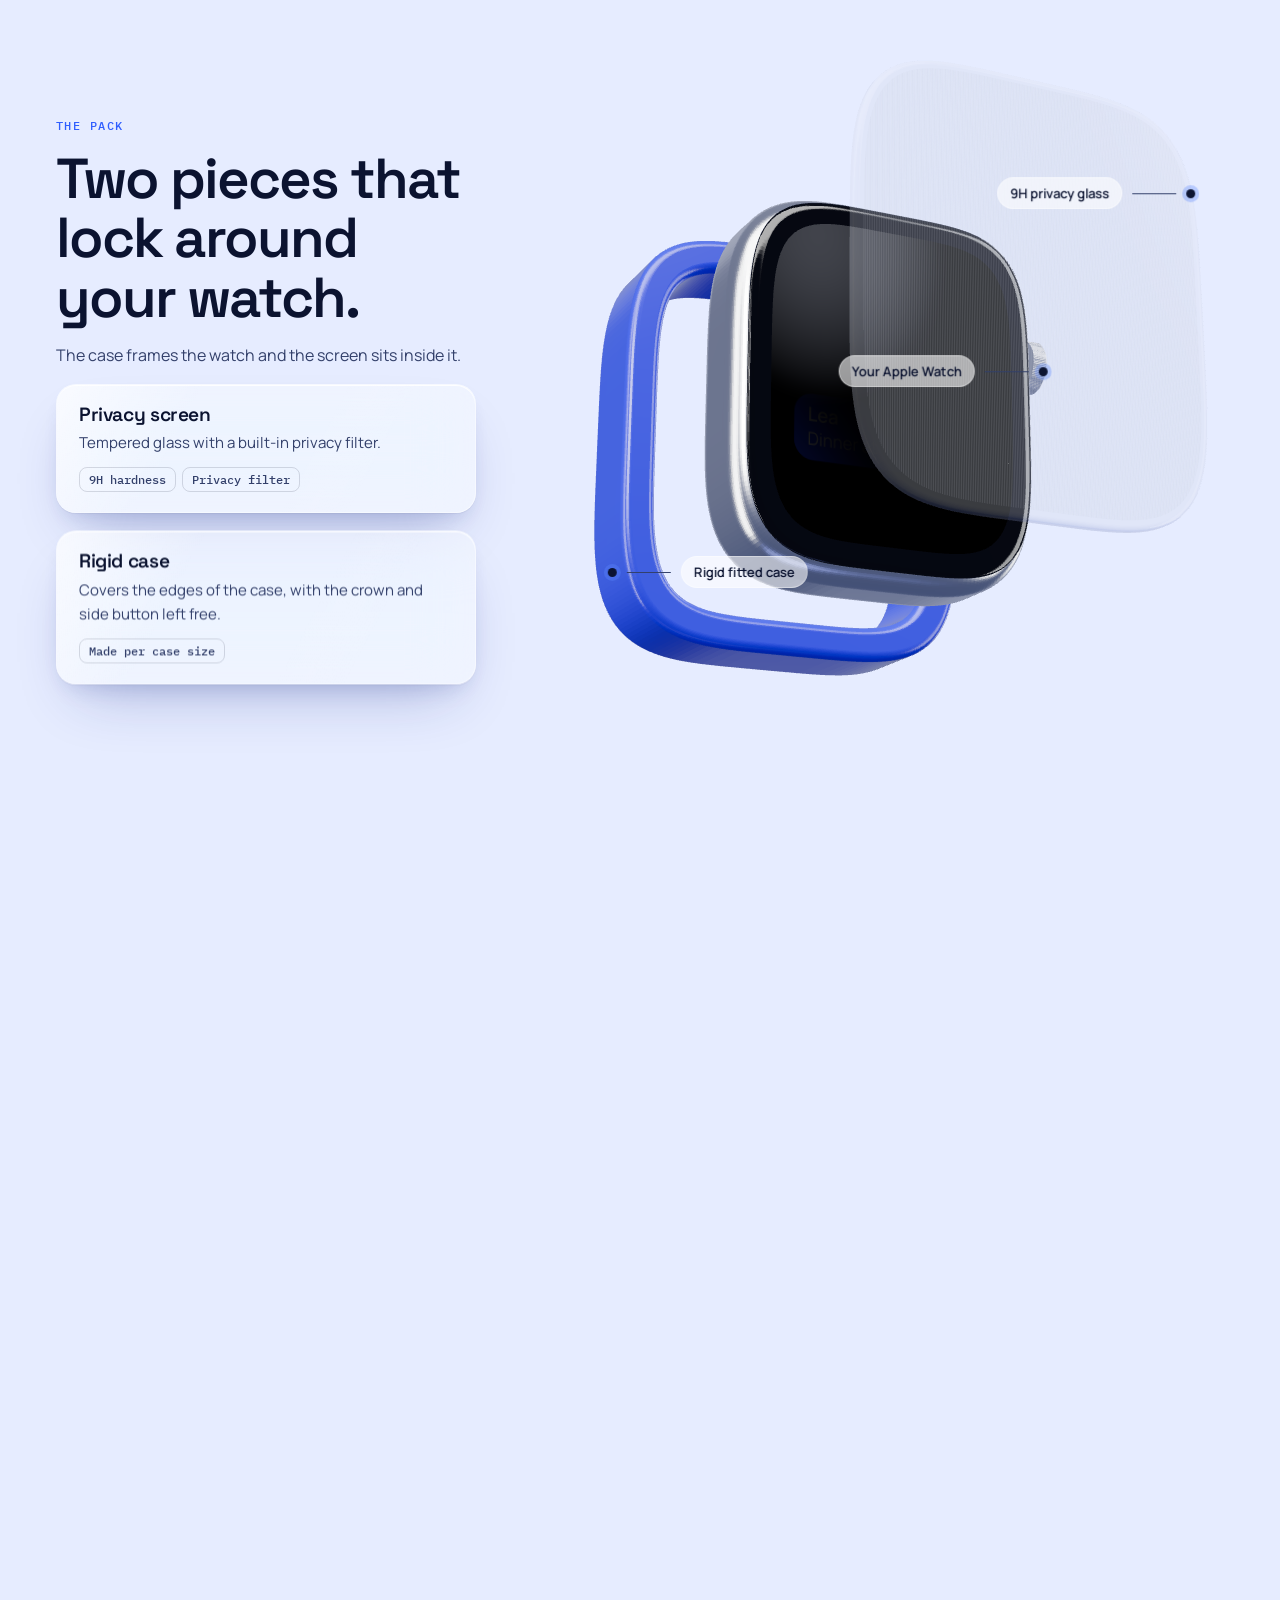
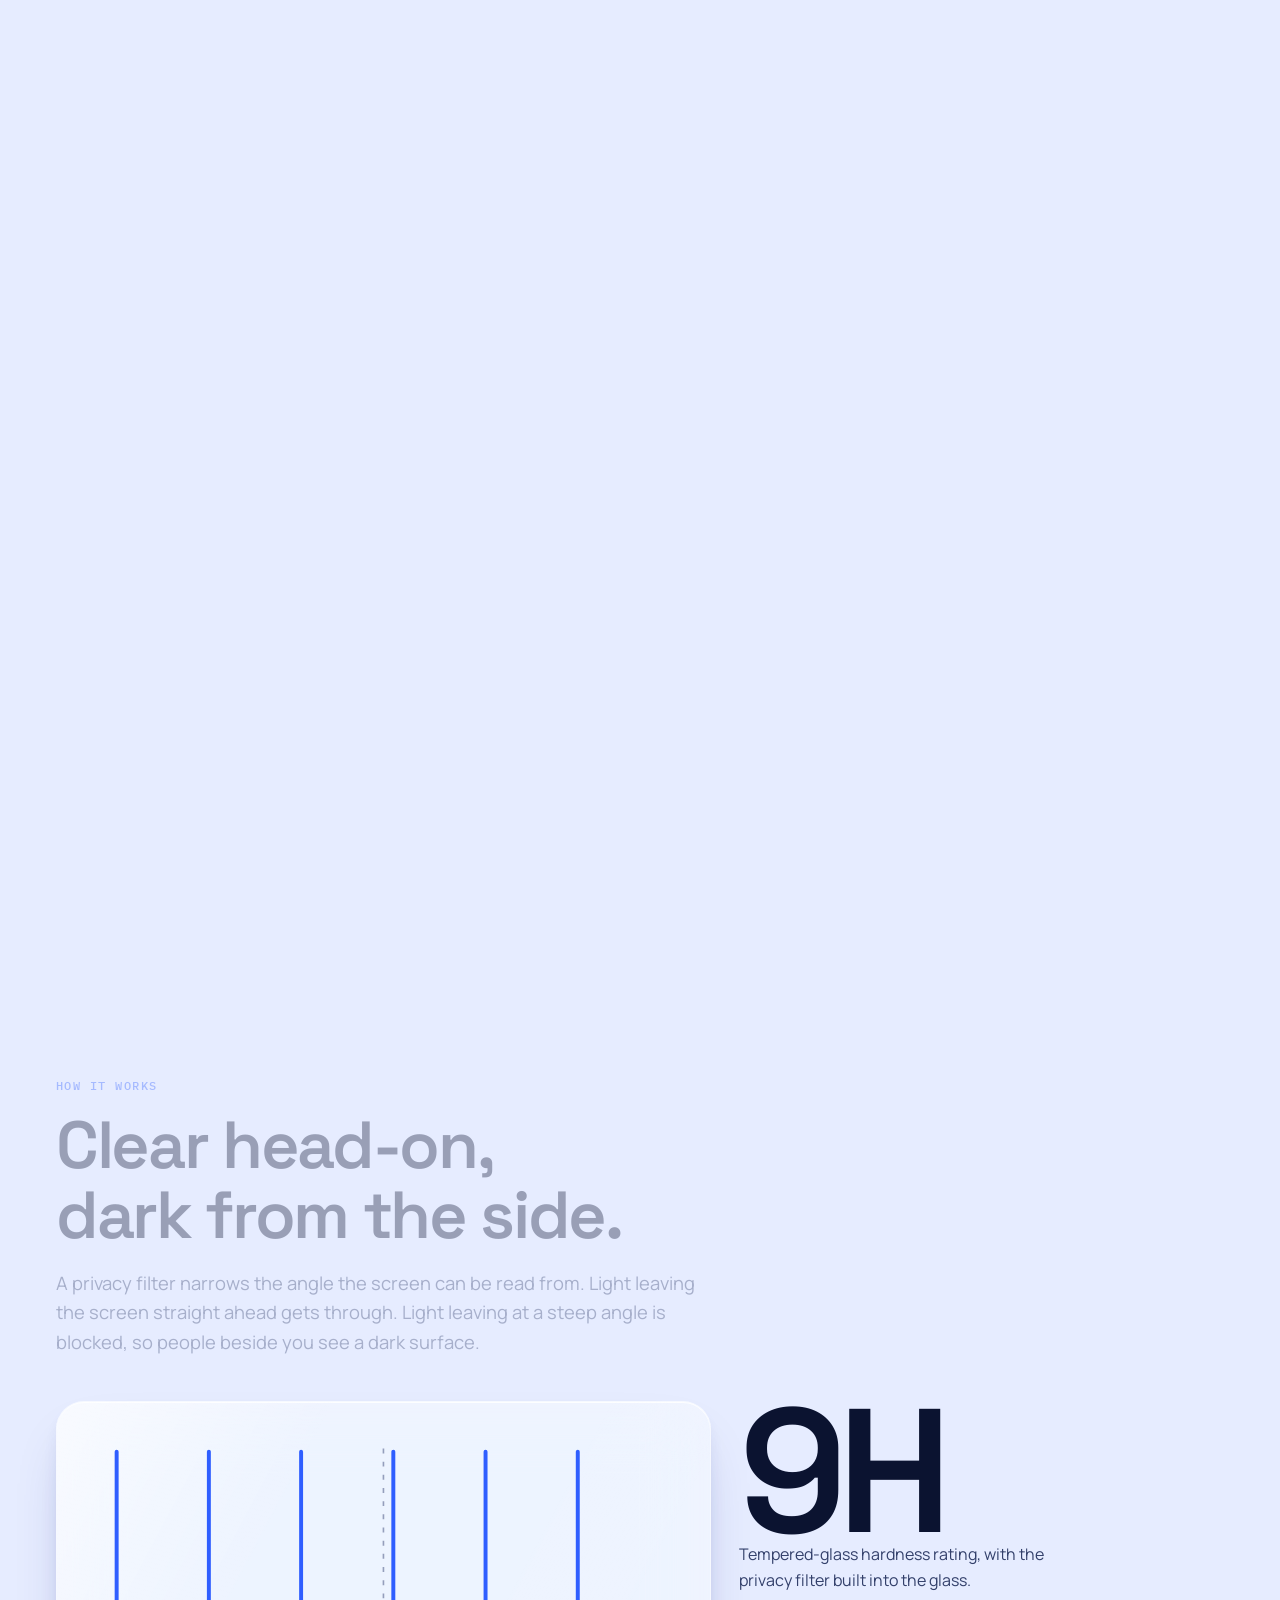
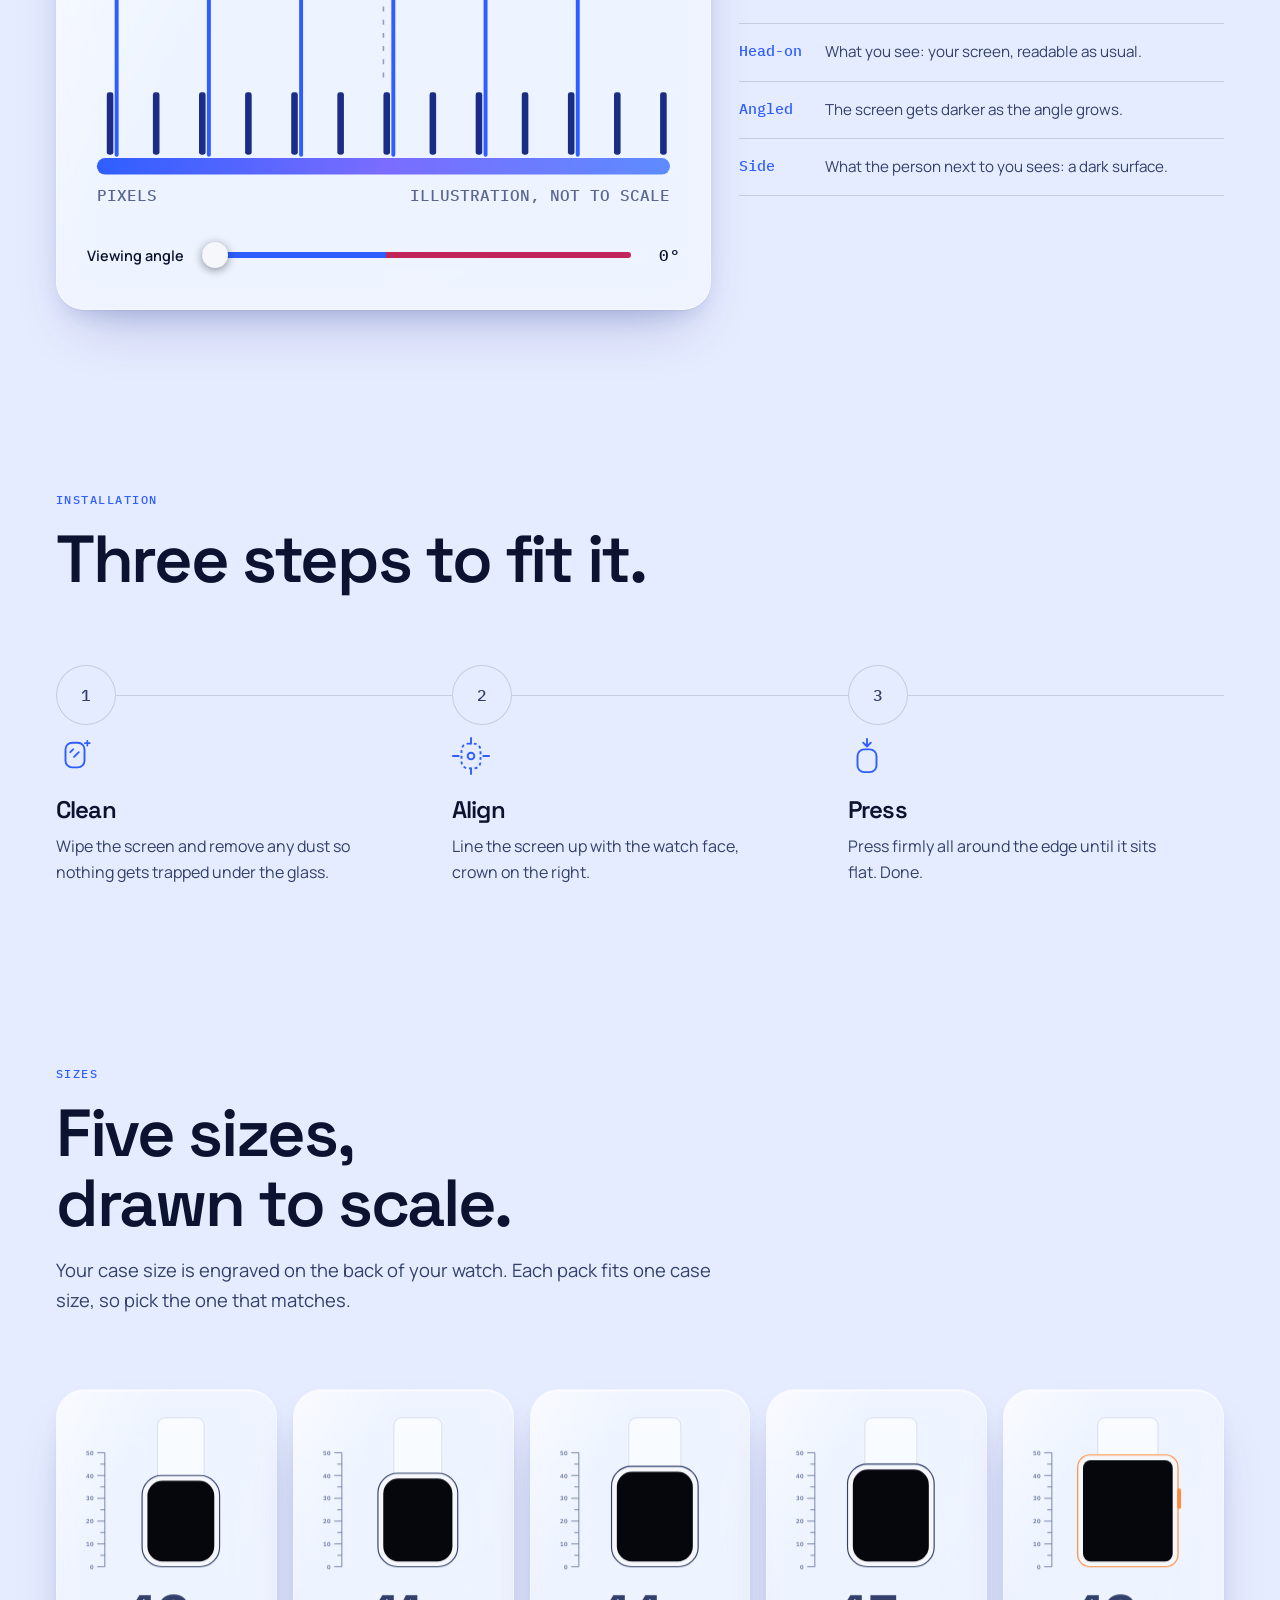
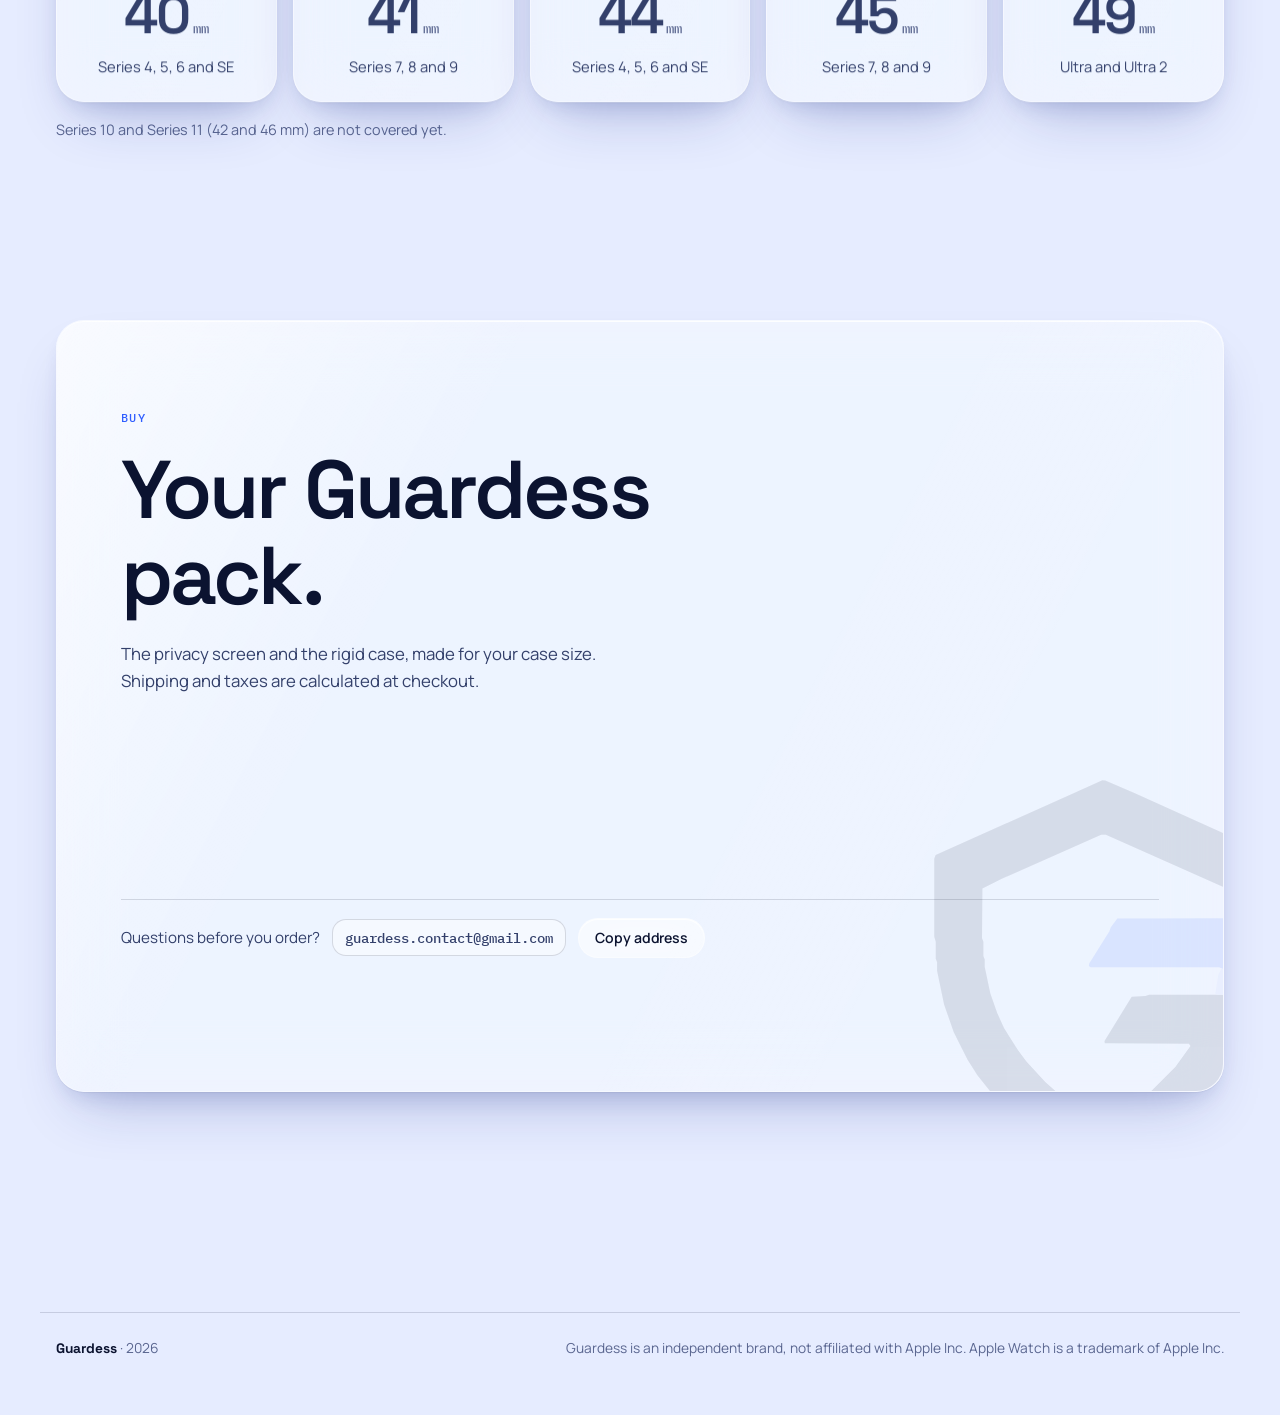
==== commit 68fb3da7: "Add the Guardess logo The logo is traced to SVG (assets/logo.svg) and used inline in the nav and as " ====
--- a/index.html
+++ b/index.html
@@ -9,7 +9,8 @@
 <meta property="og:title" content="Guardess · Your wrist, your eyes only.">
 <meta property="og:description" content="Privacy screen protector and rigid case for Apple Watch, 40 to 49 mm.">
 <meta property="og:type" content="website">
-<link rel="icon" href="data:image/svg+xml,%3Csvg xmlns='http://www.w3.org/2000/svg' viewBox='0 0 24 24'%3E%3Cpath d='M12 2.5 4 5.5v6c0 5 3.4 8.6 8 10 4.6-1.4 8-5 8-10v-6l-8-3Z' fill='%232F5EFF'/%3E%3Cpath d='M8.5 12.2h7' stroke='white' stroke-width='2' stroke-linecap='round'/%3E%3C/svg%3E">
+<link rel="icon" href="assets/logo.svg" type="image/svg+xml">
+<link rel="apple-touch-icon" href="assets/logo-180.png">
 <link rel="modulepreload" href="assets/vendor/three/three.module.min.js">
 <link rel="preconnect" href="https://fonts.googleapis.com">
 <link rel="preconnect" href="https://fonts.gstatic.com" crossorigin>
@@ -42,6 +43,7 @@
   --ok: #B7C6FF;
   --blocked: #FF8FB1;
   --svg-ink: #DCE3FF;
+  --logo-ink: #F5F7FB;
 
   --f-display: "Space Grotesk", "Helvetica Neue", Arial, sans-serif;
   --f-body: "Manrope", "Helvetica Neue", Arial, sans-serif;
@@ -63,7 +65,7 @@
     --edge: rgba(255, 255, 255, .85); --edge-2: rgba(255, 255, 255, .4);
     --spec: rgba(255, 255, 255, .6);
     --shadow: 0 1px 1px rgba(11,19,48,.05), 0 10px 24px -10px rgba(27,44,133,.2), 0 30px 60px -24px rgba(27,44,133,.3);
-    --ok: #2F5EFF; --blocked: #C2255C; --svg-ink: #1B2C85;
+    --ok: #2F5EFF; --blocked: #C2255C; --svg-ink: #1B2C85; --logo-ink: #0B1330;
   }
 }
 :root[data-theme="light"] {
@@ -77,7 +79,7 @@
   --edge: rgba(255, 255, 255, .85); --edge-2: rgba(255, 255, 255, .4);
   --spec: rgba(255, 255, 255, .6);
   --shadow: 0 1px 1px rgba(11,19,48,.05), 0 10px 24px -10px rgba(27,44,133,.2), 0 30px 60px -24px rgba(27,44,133,.3);
-  --ok: #2F5EFF; --blocked: #C2255C; --svg-ink: #1B2C85;
+  --ok: #2F5EFF; --blocked: #C2255C; --svg-ink: #1B2C85; --logo-ink: #0B1330;
 }
 
 *, *::before, *::after { box-sizing: border-box; }
@@ -139,7 +141,10 @@
 .nav-wrap { position: fixed; left: 0; right: 0; top: calc(env(safe-area-inset-top, 0px) + 12px); z-index: var(--z-nav); padding-inline: var(--gut); pointer-events: none; }
 .nav { pointer-events: auto; max-width: 1120px; margin: 0 auto; display: flex; align-items: center; justify-content: space-between; gap: 12px; padding: 7px 7px 7px 18px; border-radius: var(--r-pill); }
 .brand { display: inline-flex; align-items: center; gap: 10px; text-decoration: none; font: 700 1.1rem var(--f-display); letter-spacing: -.02em; min-height: 44px; }
-.brand svg { width: 22px; height: 22px; color: var(--accent); }
+.logo .lg-shield { fill: var(--logo-ink); }
+.logo .lg-bar { fill: #2F5EFF; }
+.logo .lg-tip { fill: #B7C6FF; }
+.brand .logo { width: 24px; height: auto; flex: none; }
 .nav ul { display: flex; gap: 2px; margin: 0; padding: 0; list-style: none; align-items: center; }
 .nav ul a { display: inline-flex; align-items: center; min-height: 42px; padding: 0 14px; border-radius: var(--r-pill); text-decoration: none; font-weight: 600; font-size: .9rem; color: var(--ink-2); transition: color .2s, background-color .2s; }
 .nav ul a:hover { color: var(--ink); background: var(--glass); }
@@ -394,7 +399,7 @@
 .contact { display: flex; flex-wrap: wrap; align-items: center; gap: 10px 12px; padding-top: 18px; border-top: 1px solid var(--line); width: 100%; color: var(--ink-2); font-size: .95rem; }
 .contact .mail-addr { font-size: .9rem; padding: 8px 12px; }
 .btn-sm { min-height: 40px; padding: 0 16px; font-size: .88rem; }
-.launch .glyph { position: absolute; right: -40px; bottom: -80px; width: 380px; height: 380px; opacity: .12; color: var(--accent); pointer-events: none; }
+.launch .glyph { position: absolute; right: -50px; bottom: -90px; width: 340px; height: auto; opacity: .1; pointer-events: none; }
 
 footer { padding-block: 40px 56px; color: var(--ink-3); font-size: .86rem; }
 footer .wrap { display: flex; flex-wrap: wrap; justify-content: space-between; gap: 10px 24px; border-top: 1px solid var(--line); padding-top: 24px; }
@@ -418,7 +423,7 @@
 <header class="nav-wrap">
   <nav class="nav glass" aria-label="Navigation">
     <a class="brand" href="#top">
-      <svg viewBox="0 0 24 24" fill="none" aria-hidden="true"><path d="M12 2.5 4 5.5v6c0 5 3.4 8.6 8 10 4.6-1.4 8-5 8-10v-6l-8-3Z" stroke="currentColor" stroke-width="1.9" stroke-linejoin="round"/><path d="M8.5 12.2h7" stroke="currentColor" stroke-width="1.9" stroke-linecap="round"/></svg>
+      <svg class="logo" viewBox="0 0 249 295" aria-hidden="true"><path class="lg-shield" fill-rule="evenodd" d="M124.0 1.0 L1.9 55.6 L0.9 58.4 L0.9 115.5 L2.0 119.2 L2.0 131.6 L3.0 134.2 L3.0 140.6 L8.1 165.1 L15.2 185.5 L25.2 205.5 L32.5 216.9 L48.1 236.6 L74.0 261.4 L99.4 279.6 L114.4 288.6 L125.4 293.6 L145.5 282.6 L163.9 270.4 L184.9 253.4 L202.4 235.9 L214.4 220.9 L231.4 196.0 L235.5 192.6 L236.9 180.2 L242.5 159.2 L240.6 158.0 L158.2 158.0 L155.6 159.0 L145.5 159.4 L125.6 191.9 L125.8 193.6 L187.4 193.9 L188.6 195.5 L177.5 210.9 L159.9 228.5 L141.9 242.5 L129.5 250.8 L124.1 252.6 L105.0 240.5 L93.0 231.5 L82.2 221.9 L68.4 206.9 L62.4 198.9 L52.1 182.5 L47.1 171.5 L42.0 157.1 L37.9 137.6 L37.9 132.2 L36.9 129.6 L36.9 119.2 L35.9 116.6 L36.2 80.2 L50.4 73.1 L123.2 40.9 L126.6 40.9 L212.2 78.9 L232.6 77.9 L245.8 81.8 L247.4 81.5 L248.0 79.4 L247.6 55.6 L147.5 10.2 L126.2 1.1Z"/><path class="lg-bar" d="M114.1 136.9 L115.5 137.9 L209.6 137.9 L212.2 138.9 L232.6 138.9 L237.9 137.8 L247.9 119.9 L247.9 103.2 L246.4 102.0 L135.0 102.1 L130.1 108.8 L129.2 111.5 L114.5 135.0Z"/><path class="lg-tip" d="M246.6 124.8 L244.5 126.0 L237.9 137.9 L232.6 139.0 L211.1 139.2 L209.0 143.2 L206.8 157.2 L207.9 157.9 L243.2 158.1 L243.9 152.2 L245.9 145.6 L246.9 135.2 L247.9 132.9 L247.9 128.0Z M248.8 102.5 L248.0 104.5 L248.0 116.4 L248.9 118.4Z"/></svg>
       Guardess
     </a>
     <ul>
@@ -600,7 +605,7 @@
   <section class="sec" id="lancement" aria-labelledby="launch-title" style="padding-top:0">
     <div class="wrap">
       <div class="launch glass rv">
-        <svg class="glyph" viewBox="0 0 24 24" fill="none" aria-hidden="true"><path d="M12 2.5 4 5.5v6c0 5 3.4 8.6 8 10 4.6-1.4 8-5 8-10v-6l-8-3Z" stroke="currentColor" stroke-width="1.2" stroke-linejoin="round"/></svg>
+        <svg class="glyph logo" viewBox="0 0 249 295" aria-hidden="true"><path class="lg-shield" fill-rule="evenodd" d="M124.0 1.0 L1.9 55.6 L0.9 58.4 L0.9 115.5 L2.0 119.2 L2.0 131.6 L3.0 134.2 L3.0 140.6 L8.1 165.1 L15.2 185.5 L25.2 205.5 L32.5 216.9 L48.1 236.6 L74.0 261.4 L99.4 279.6 L114.4 288.6 L125.4 293.6 L145.5 282.6 L163.9 270.4 L184.9 253.4 L202.4 235.9 L214.4 220.9 L231.4 196.0 L235.5 192.6 L236.9 180.2 L242.5 159.2 L240.6 158.0 L158.2 158.0 L155.6 159.0 L145.5 159.4 L125.6 191.9 L125.8 193.6 L187.4 193.9 L188.6 195.5 L177.5 210.9 L159.9 228.5 L141.9 242.5 L129.5 250.8 L124.1 252.6 L105.0 240.5 L93.0 231.5 L82.2 221.9 L68.4 206.9 L62.4 198.9 L52.1 182.5 L47.1 171.5 L42.0 157.1 L37.9 137.6 L37.9 132.2 L36.9 129.6 L36.9 119.2 L35.9 116.6 L36.2 80.2 L50.4 73.1 L123.2 40.9 L126.6 40.9 L212.2 78.9 L232.6 77.9 L245.8 81.8 L247.4 81.5 L248.0 79.4 L247.6 55.6 L147.5 10.2 L126.2 1.1Z"/><path class="lg-bar" d="M114.1 136.9 L115.5 137.9 L209.6 137.9 L212.2 138.9 L232.6 138.9 L237.9 137.8 L247.9 119.9 L247.9 103.2 L246.4 102.0 L135.0 102.1 L130.1 108.8 L129.2 111.5 L114.5 135.0Z"/><path class="lg-tip" d="M246.6 124.8 L244.5 126.0 L237.9 137.9 L232.6 139.0 L211.1 139.2 L209.0 143.2 L206.8 157.2 L207.9 157.9 L243.2 158.1 L243.9 152.2 L245.9 145.6 L246.9 135.2 L247.9 132.9 L247.9 128.0Z M248.8 102.5 L248.0 104.5 L248.0 116.4 L248.9 118.4Z"/></svg>
         <span class="kicker">Buy</span>
         <h2 id="launch-title">Your Guardess pack.</h2>
         <p>The privacy screen and the rigid case, made for your case size. Shipping and taxes are calculated at checkout.</p>
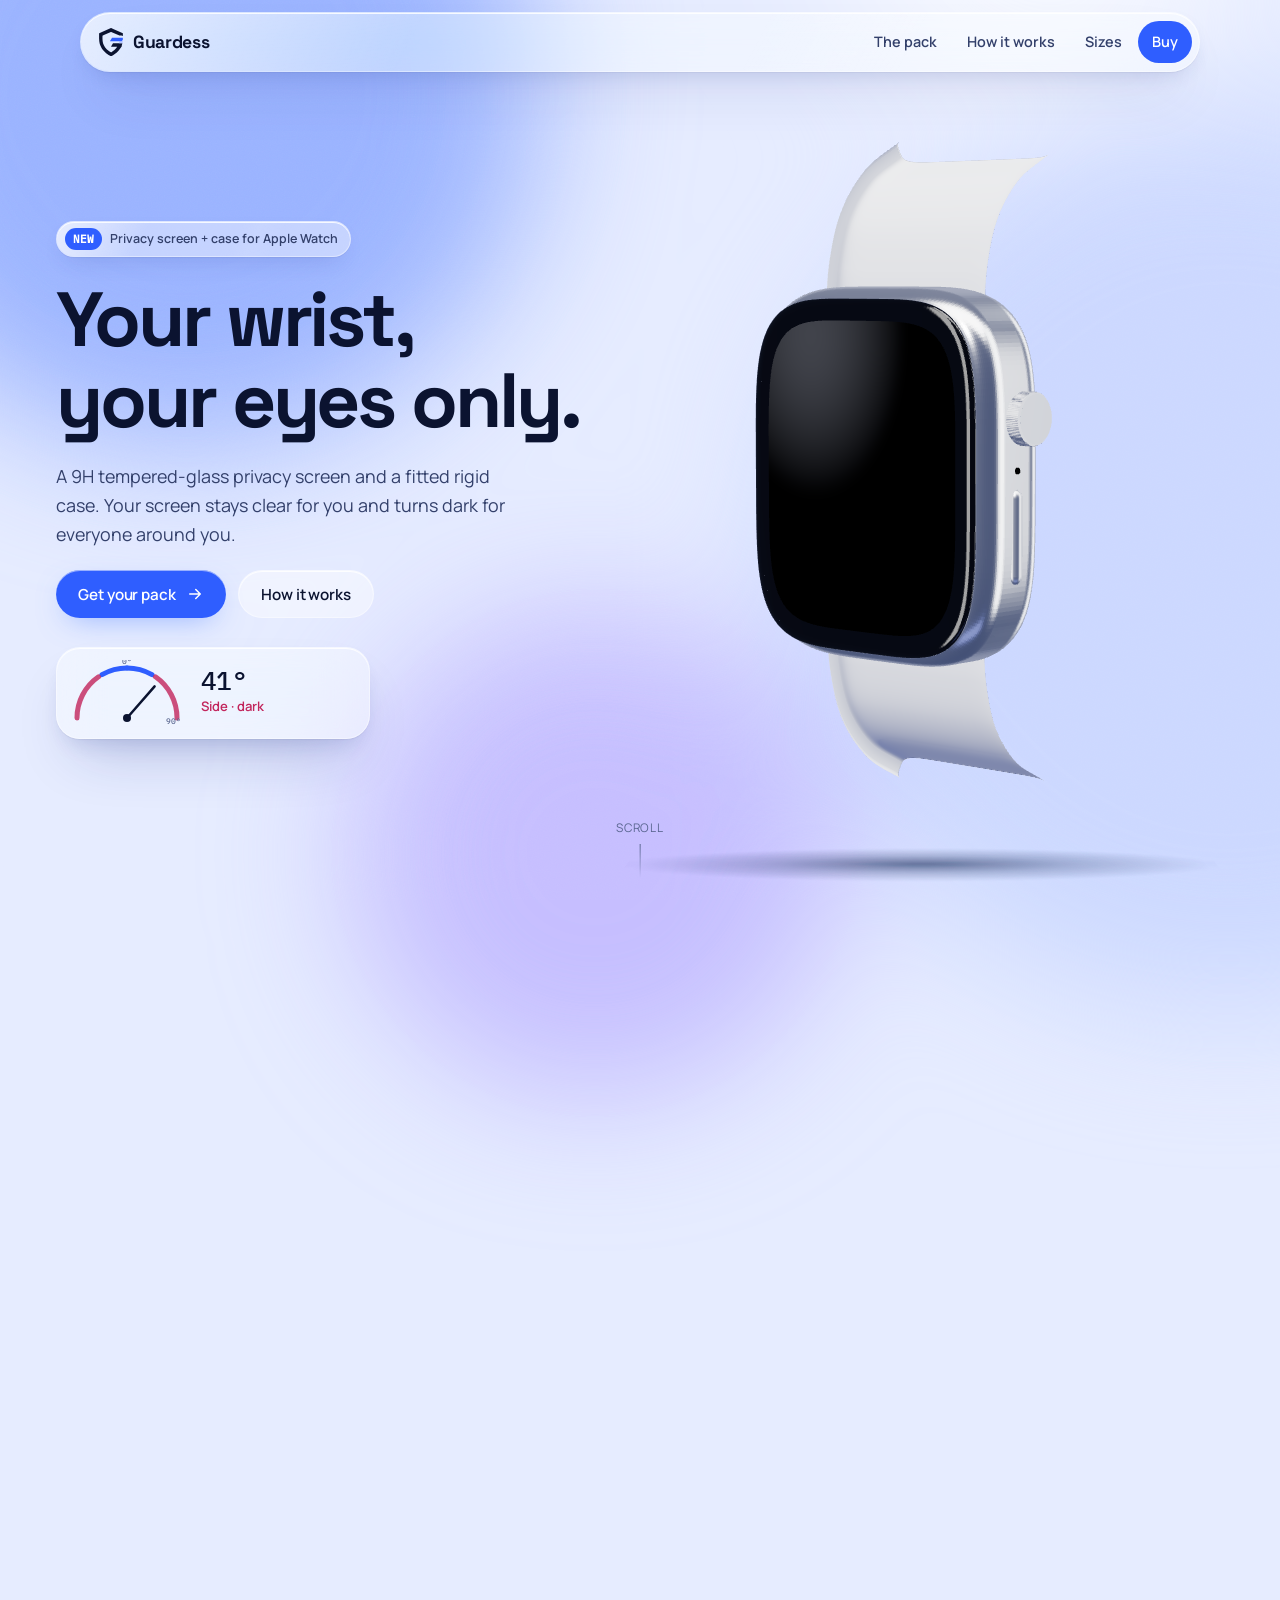
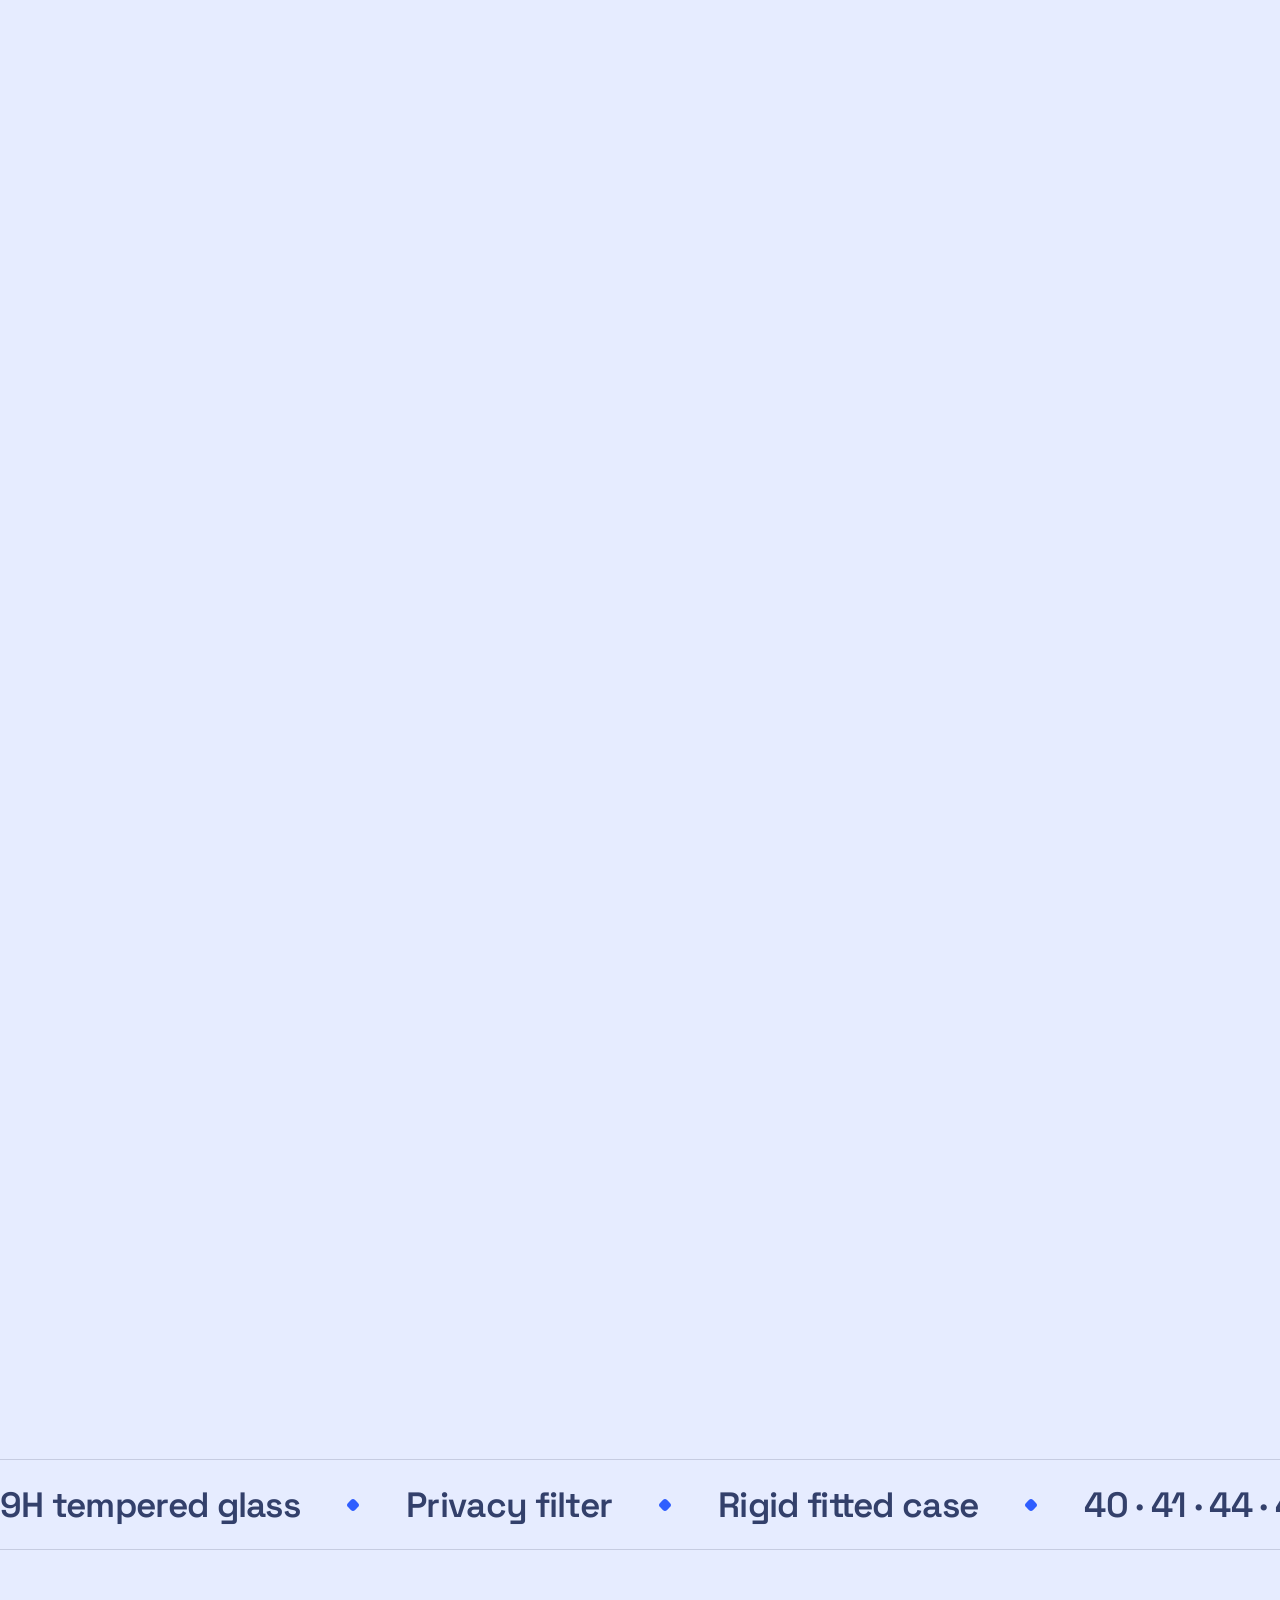
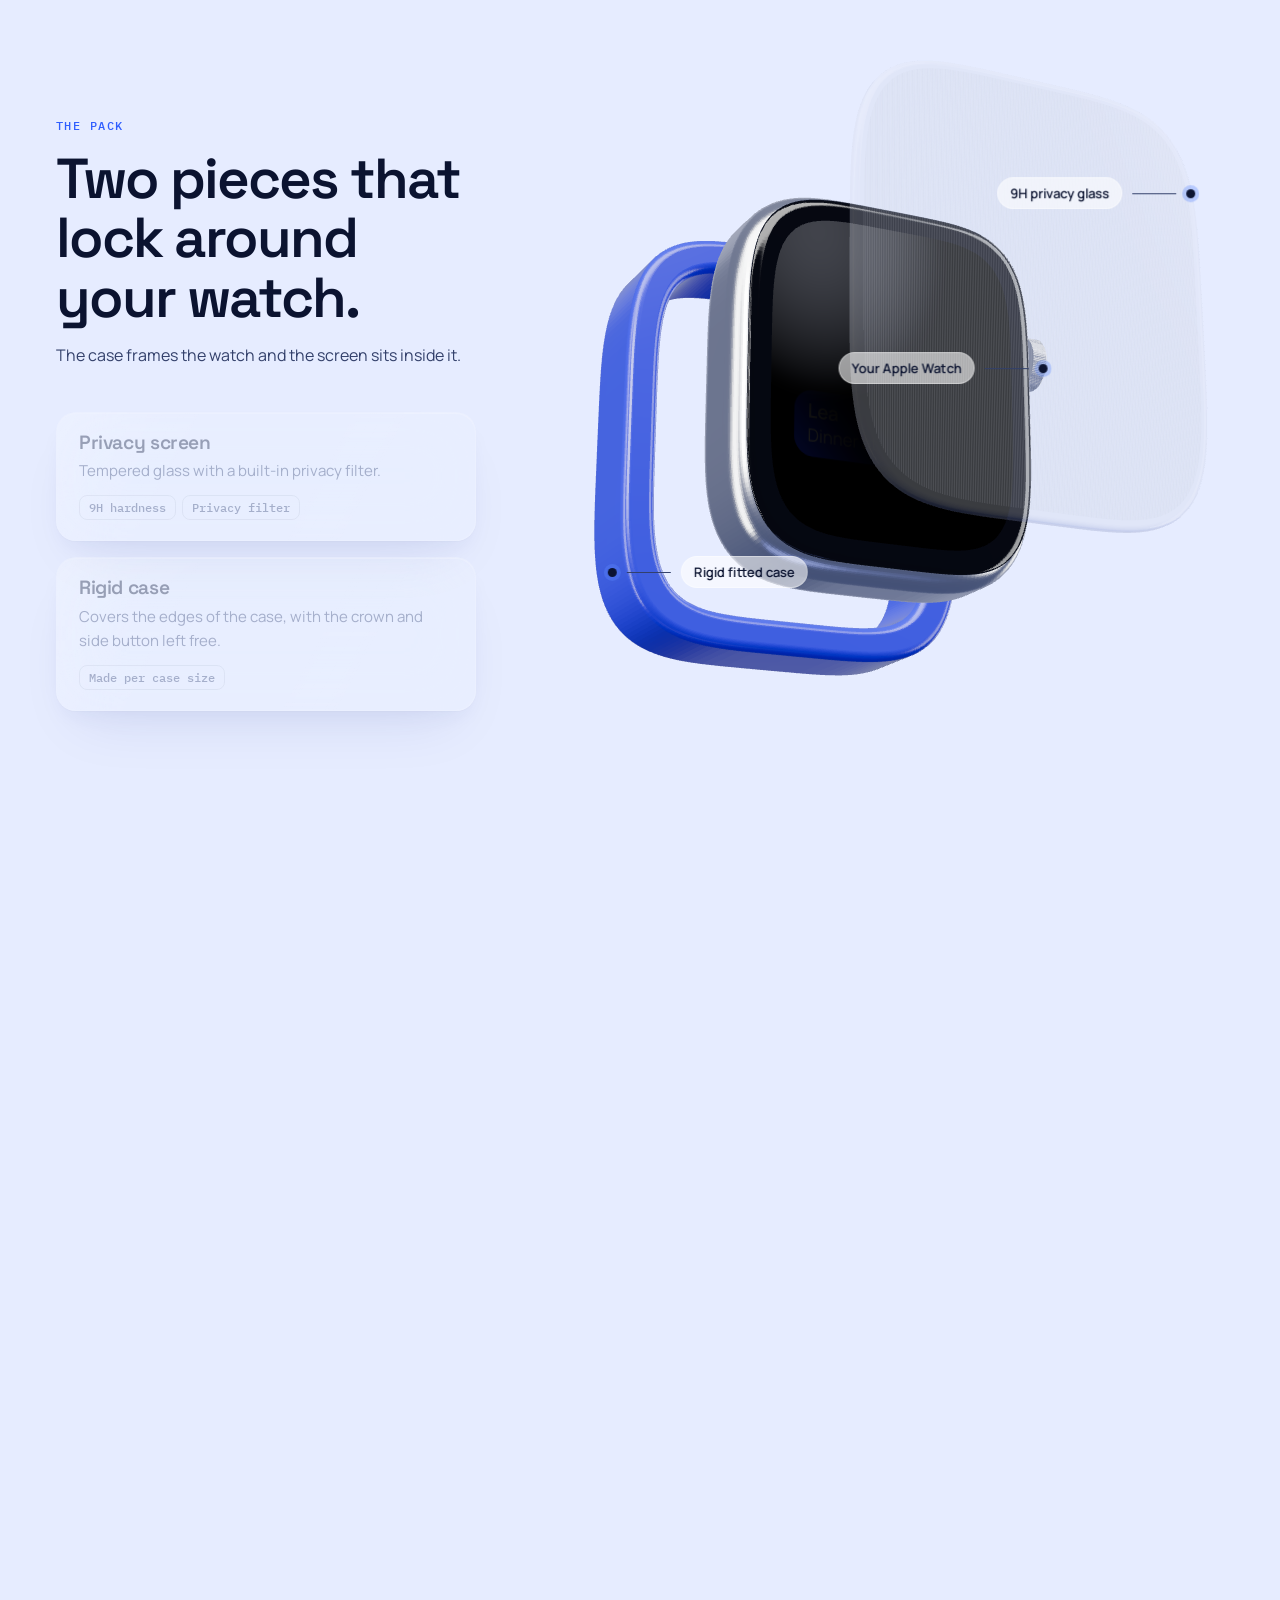
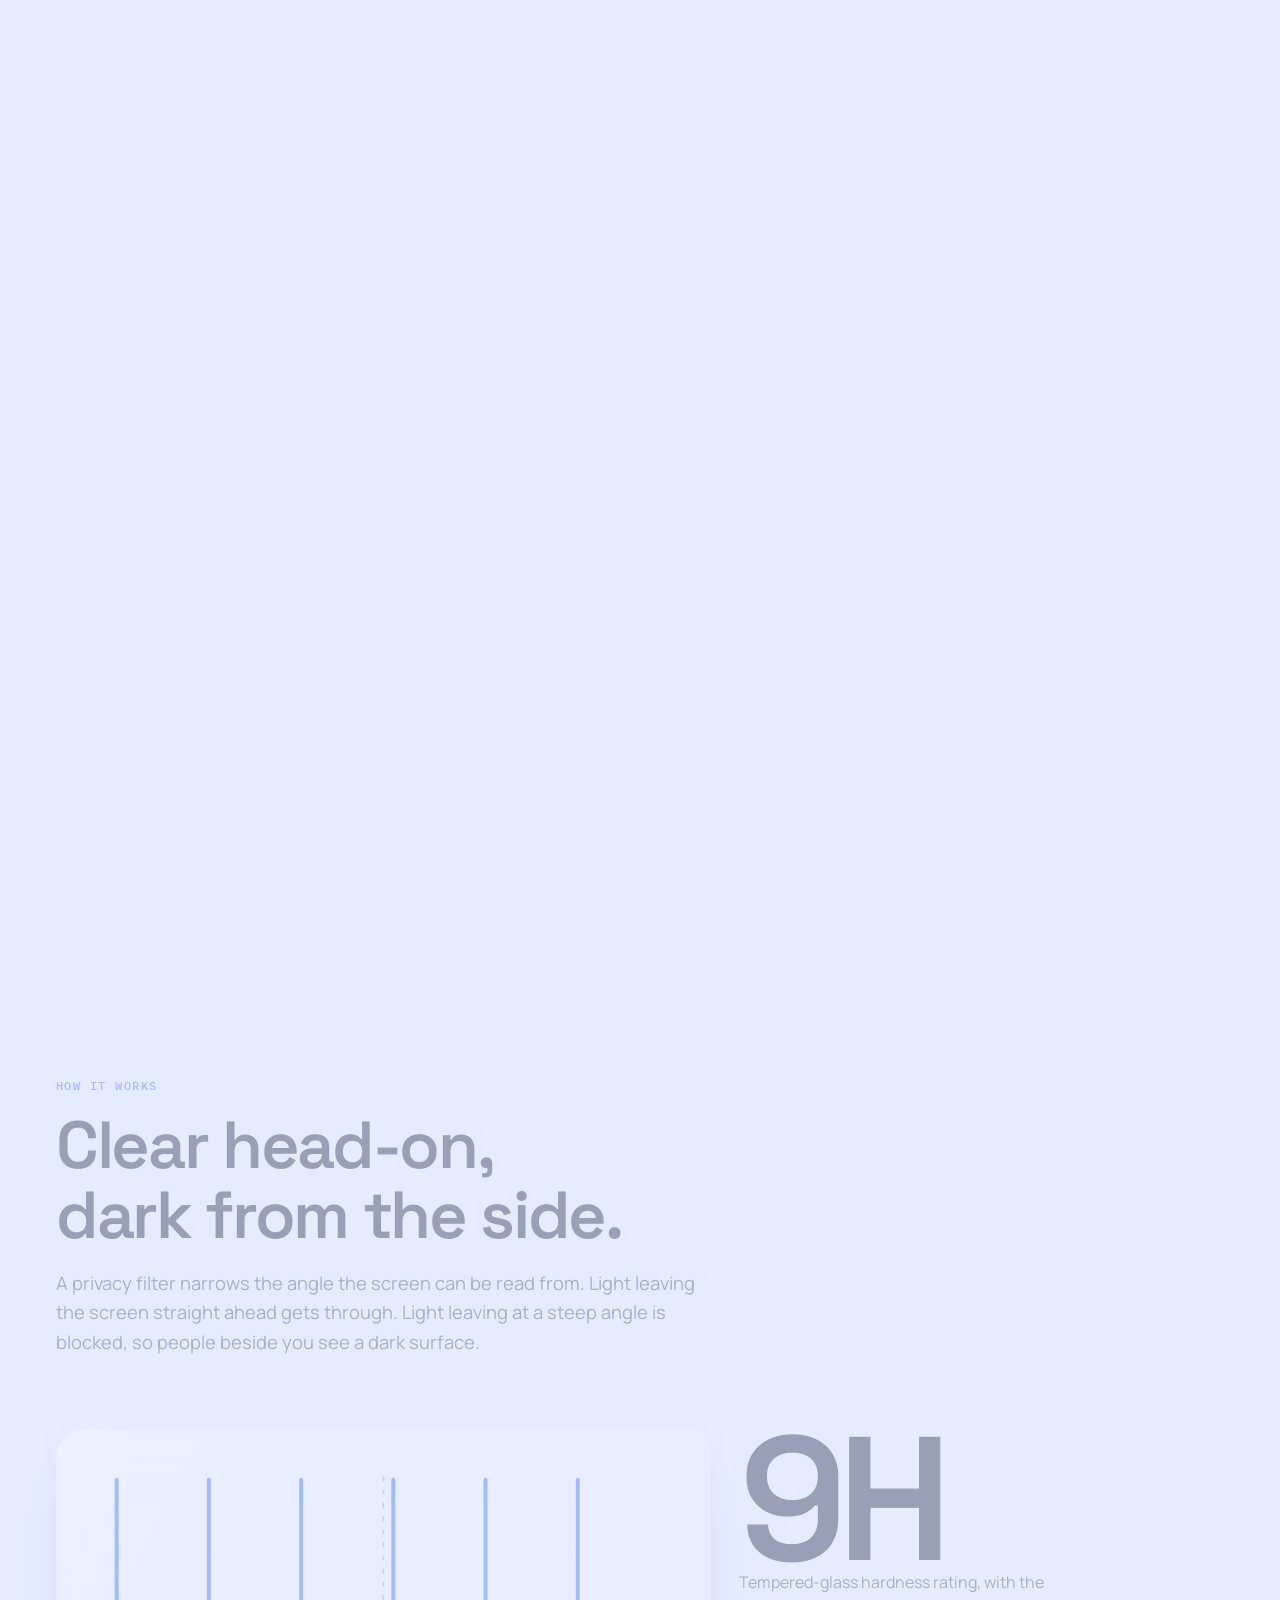
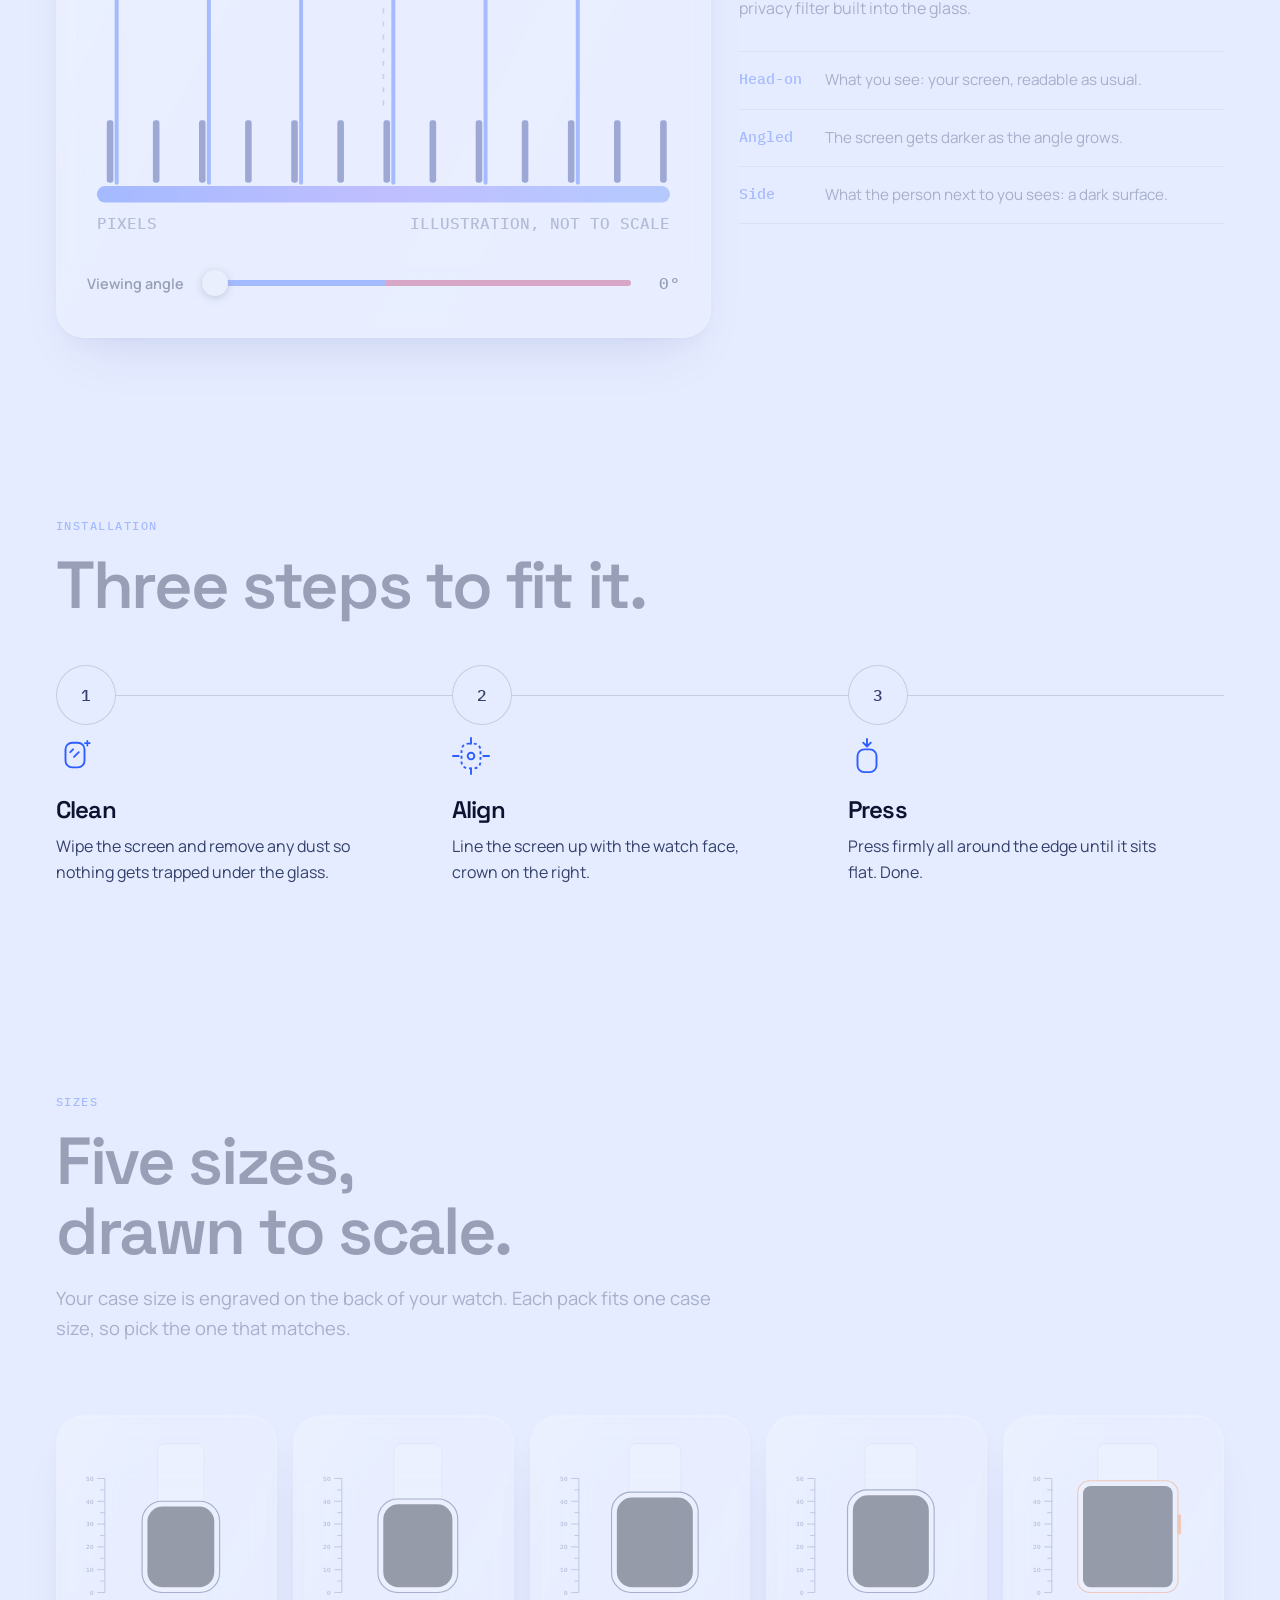
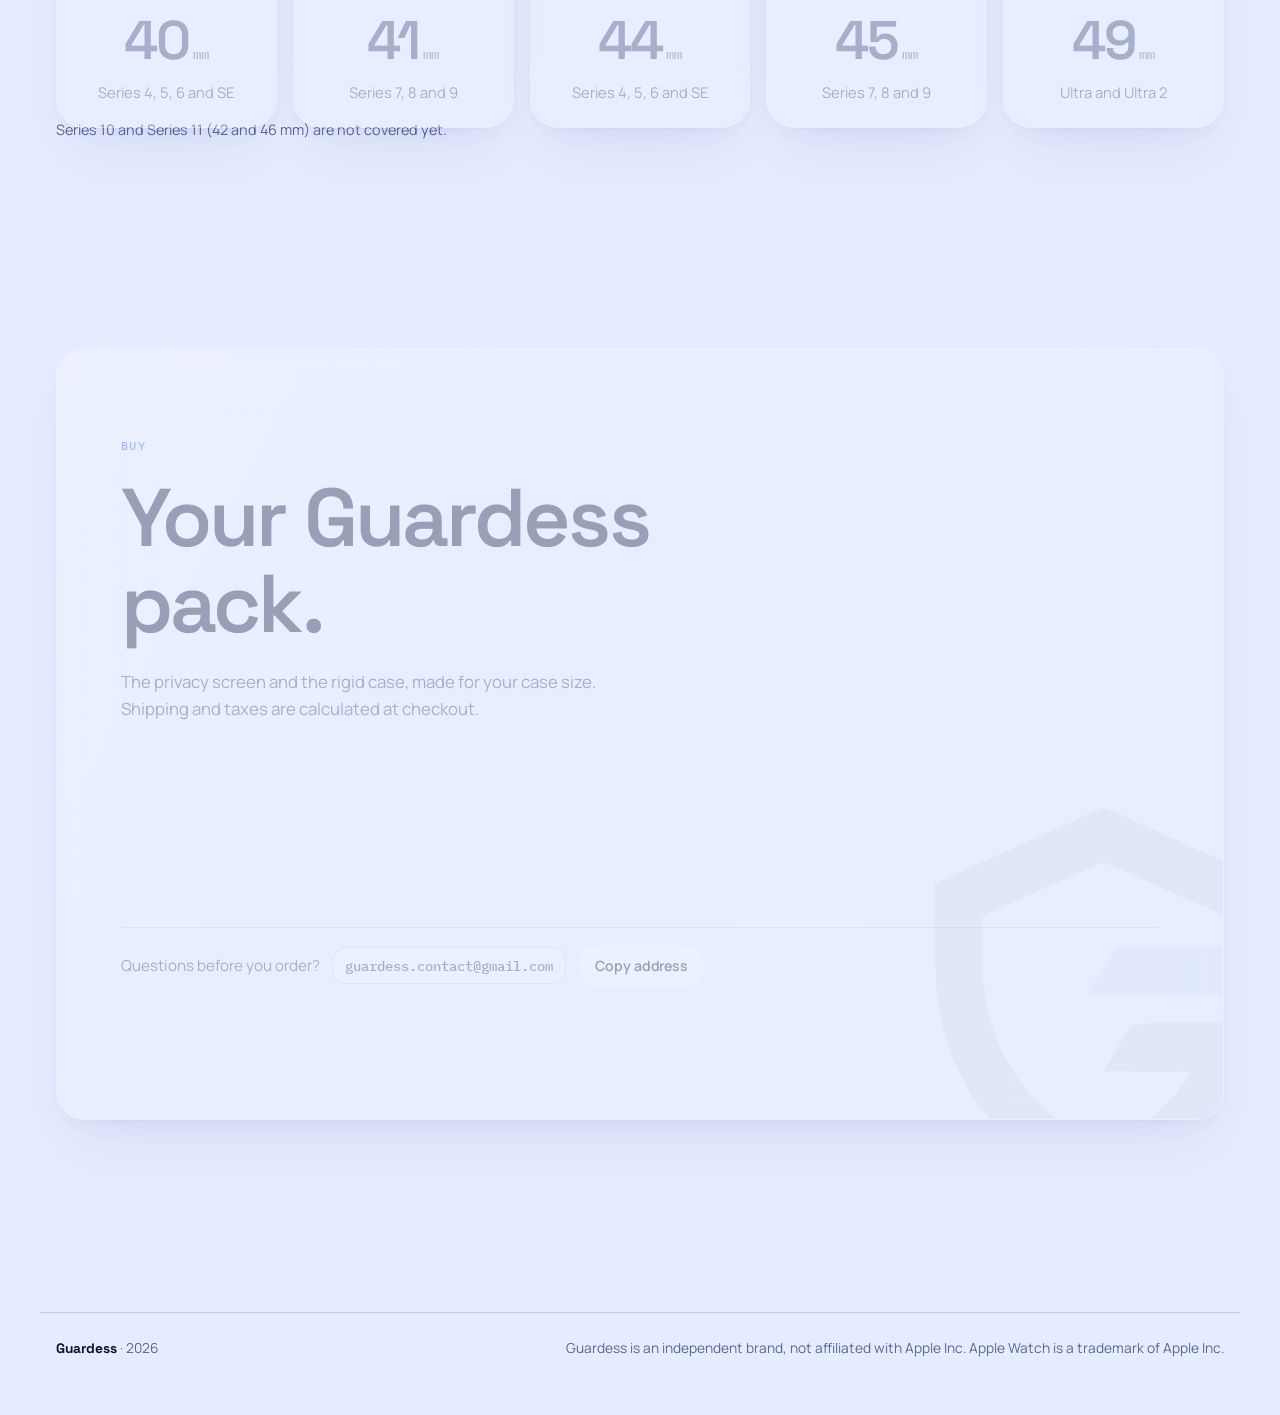
==== commit c6d7c30d: "Add a loading screen and self-host the fonts - Loader: the logo draws in on the page background with" ====
--- a/index.html
+++ b/index.html
@@ -12,9 +12,9 @@
 <link rel="icon" href="assets/logo.svg" type="image/svg+xml">
 <link rel="apple-touch-icon" href="assets/logo-180.png">
 <link rel="modulepreload" href="assets/vendor/three/three.module.min.js">
-<link rel="preconnect" href="https://fonts.googleapis.com">
-<link rel="preconnect" href="https://fonts.gstatic.com" crossorigin>
-<link rel="stylesheet" href="https://fonts.googleapis.com/css2?family=IBM+Plex+Mono:wght@500&family=Manrope:wght@400;500;600;700&family=Space+Grotesk:wght@500;600;700&display=swap">
+<link rel="preload" href="assets/fonts/space-grotesk-latin-700-normal.woff2" as="font" type="font/woff2" crossorigin>
+<link rel="preload" href="assets/fonts/manrope-latin-400-normal.woff2" as="font" type="font/woff2" crossorigin>
+<link rel="stylesheet" href="assets/css/fonts.css">
 <style>
 /* ============================================================
    Guardess · Liquid Glass
@@ -136,6 +136,29 @@
 @media (hover: hover) { .btn:hover { transform: translateY(-1px); } .btn:active { transform: scale(.97); } }
 
 /* ---------- Navigation ---------- */
+/* ---------- Loader : affiché jusqu'au premier rendu de la montre 3D ---------- */
+.loader {
+  position: fixed; inset: 0; z-index: 100; display: grid; place-items: center; background: var(--bg);
+  transition: opacity .5s var(--ease), visibility 0s linear .5s;
+}
+.loader-in { display: grid; justify-items: center; gap: 22px; }
+.loader .logo { width: 64px; height: auto; overflow: visible; }
+.loader .lg-shield { fill: transparent; stroke: var(--logo-ink); stroke-width: 6; stroke-dasharray: 1400; stroke-dashoffset: 1400; animation: ld-draw 1.4s var(--ease) forwards, ld-fill .5s ease .9s forwards; }
+.loader .lg-bar, .loader .lg-tip { opacity: 0; transform: translateX(-14px); animation: ld-bar .5s var(--ease) 1s forwards; }
+.loader-bar { width: 120px; height: 2px; border-radius: 2px; background: var(--line); overflow: hidden; }
+.loader-bar i { display: block; height: 100%; width: 40%; border-radius: 2px; background: var(--accent); animation: ld-slide 1.1s var(--ease) infinite; }
+@keyframes ld-draw { to { stroke-dashoffset: 0; } }
+@keyframes ld-fill { to { fill: var(--logo-ink); stroke-width: 0; } }
+@keyframes ld-bar { to { opacity: 1; transform: none; } }
+@keyframes ld-slide { from { transform: translateX(-100%); } to { transform: translateX(250%); } }
+html.is-ready .loader { opacity: 0; visibility: hidden; pointer-events: none; }
+html:not(.is-ready) body { overflow: hidden; }
+@media (prefers-reduced-motion: reduce) {
+  .loader .lg-shield { animation: none; fill: var(--logo-ink); stroke-width: 0; }
+  .loader .lg-bar, .loader .lg-tip { animation: none; opacity: 1; transform: none; }
+  .loader-bar i { animation: none; width: 100%; opacity: .5; }
+}
+.sr-only { position: absolute; width: 1px; height: 1px; overflow: hidden; clip: rect(0 0 0 0); white-space: nowrap; }
 .progress { position: fixed; top: 0; left: 0; right: 0; height: 2px; z-index: var(--z-progress); background: transparent; }
 .progress i { display: block; height: 100%; background: var(--accent); transform-origin: 0 50%; transform: scaleX(var(--p, 0)); }
 .nav-wrap { position: fixed; left: 0; right: 0; top: calc(env(safe-area-inset-top, 0px) + 12px); z-index: var(--z-nav); padding-inline: var(--gut); pointer-events: none; }
@@ -416,6 +439,29 @@
 </style>
 </head>
 <body>
+<div class="loader" id="loader" role="status" aria-live="polite">
+  <div class="loader-in">
+    <svg class="logo" viewBox="0 0 249 295" aria-hidden="true"><path class="lg-shield" fill-rule="evenodd" d="M124.0 1.0 L1.9 55.6 L0.9 58.4 L0.9 115.5 L2.0 119.2 L2.0 131.6 L3.0 134.2 L3.0 140.6 L8.1 165.1 L15.2 185.5 L25.2 205.5 L32.5 216.9 L48.1 236.6 L74.0 261.4 L99.4 279.6 L114.4 288.6 L125.4 293.6 L145.5 282.6 L163.9 270.4 L184.9 253.4 L202.4 235.9 L214.4 220.9 L231.4 196.0 L235.5 192.6 L236.9 180.2 L242.5 159.2 L240.6 158.0 L158.2 158.0 L155.6 159.0 L145.5 159.4 L125.6 191.9 L125.8 193.6 L187.4 193.9 L188.6 195.5 L177.5 210.9 L159.9 228.5 L141.9 242.5 L129.5 250.8 L124.1 252.6 L105.0 240.5 L93.0 231.5 L82.2 221.9 L68.4 206.9 L62.4 198.9 L52.1 182.5 L47.1 171.5 L42.0 157.1 L37.9 137.6 L37.9 132.2 L36.9 129.6 L36.9 119.2 L35.9 116.6 L36.2 80.2 L50.4 73.1 L123.2 40.9 L126.6 40.9 L212.2 78.9 L232.6 77.9 L245.8 81.8 L247.4 81.5 L248.0 79.4 L247.6 55.6 L147.5 10.2 L126.2 1.1Z"/><path class="lg-bar" d="M114.1 136.9 L115.5 137.9 L209.6 137.9 L212.2 138.9 L232.6 138.9 L237.9 137.8 L247.9 119.9 L247.9 103.2 L246.4 102.0 L135.0 102.1 L130.1 108.8 L129.2 111.5 L114.5 135.0Z"/><path class="lg-tip" d="M246.6 124.8 L244.5 126.0 L237.9 137.9 L232.6 139.0 L211.1 139.2 L209.0 143.2 L206.8 157.2 L207.9 157.9 L243.2 158.1 L243.9 152.2 L245.9 145.6 L246.9 135.2 L247.9 132.9 L247.9 128.0Z M248.8 102.5 L248.0 104.5 L248.0 116.4 L248.9 118.4Z"/></svg>
+    <span class="loader-bar" aria-hidden="true"><i></i></span>
+    <span class="sr-only">Loading Guardess</span>
+  </div>
+</div>
+<noscript><style>.loader { display: none !important; } html:not(.is-ready) body { overflow: auto !important; }</style></noscript>
+<script>
+/* Loader : se retire au premier rendu de la montre 3D (événement « guardess:ready »),
+   au plus tard après 4 s, et jamais avant 700 ms pour éviter un flash. */
+(function () {
+  var t0 = performance.now(), done = false;
+  function ready() {
+    if (done) return; done = true;
+    var wait = Math.max(0, 700 - (performance.now() - t0));
+    setTimeout(function () { document.documentElement.classList.add('is-ready'); }, wait);
+  }
+  addEventListener('guardess:ready', ready);
+  addEventListener('load', function () { setTimeout(ready, 1500); });
+  setTimeout(ready, 4000);
+})();
+</script>
 <div class="mesh" aria-hidden="true"><i></i><i></i><i></i><i></i></div>
 <div class="grain" aria-hidden="true"></div>
 <div class="progress" aria-hidden="true"><i id="progress"></i></div>
@@ -1062,6 +1108,7 @@
     H1.pivot.rotation.set(lerp(.02, .12, a / MAX_DEG), -a * D2R, 0);
     H1.pivot.position.y = still ? 0 : Math.sin(t / 1500) * .7;
     H1.kit.renderer.render(H1.kit.scene, H1.cam);
+    if (!H1.shown) { H1.shown = true; dispatchEvent(new Event('guardess:ready')); }
     setBeats(still ? 0 : p); setHud(a);
   }
   if (packVis) {
--- a/assets/css/fonts.css
+++ b/assets/css/fonts.css
@@ -0,0 +1,9 @@
+/* Polices auto-hébergées (fontsource, licence SIL OFL 1.1) : aucune requête vers Google */
+@font-face { font-family: "Space Grotesk"; font-style: normal; font-weight: 500; font-display: swap; src: url(../fonts/space-grotesk-latin-500-normal.woff2) format("woff2"); }
+@font-face { font-family: "Space Grotesk"; font-style: normal; font-weight: 600; font-display: swap; src: url(../fonts/space-grotesk-latin-600-normal.woff2) format("woff2"); }
+@font-face { font-family: "Space Grotesk"; font-style: normal; font-weight: 700; font-display: swap; src: url(../fonts/space-grotesk-latin-700-normal.woff2) format("woff2"); }
+@font-face { font-family: "Manrope"; font-style: normal; font-weight: 400; font-display: swap; src: url(../fonts/manrope-latin-400-normal.woff2) format("woff2"); }
+@font-face { font-family: "Manrope"; font-style: normal; font-weight: 500; font-display: swap; src: url(../fonts/manrope-latin-500-normal.woff2) format("woff2"); }
+@font-face { font-family: "Manrope"; font-style: normal; font-weight: 600; font-display: swap; src: url(../fonts/manrope-latin-600-normal.woff2) format("woff2"); }
+@font-face { font-family: "Manrope"; font-style: normal; font-weight: 700; font-display: swap; src: url(../fonts/manrope-latin-700-normal.woff2) format("woff2"); }
+@font-face { font-family: "IBM Plex Mono"; font-style: normal; font-weight: 500; font-display: swap; src: url(../fonts/ibm-plex-mono-latin-500-normal.woff2) format("woff2"); }
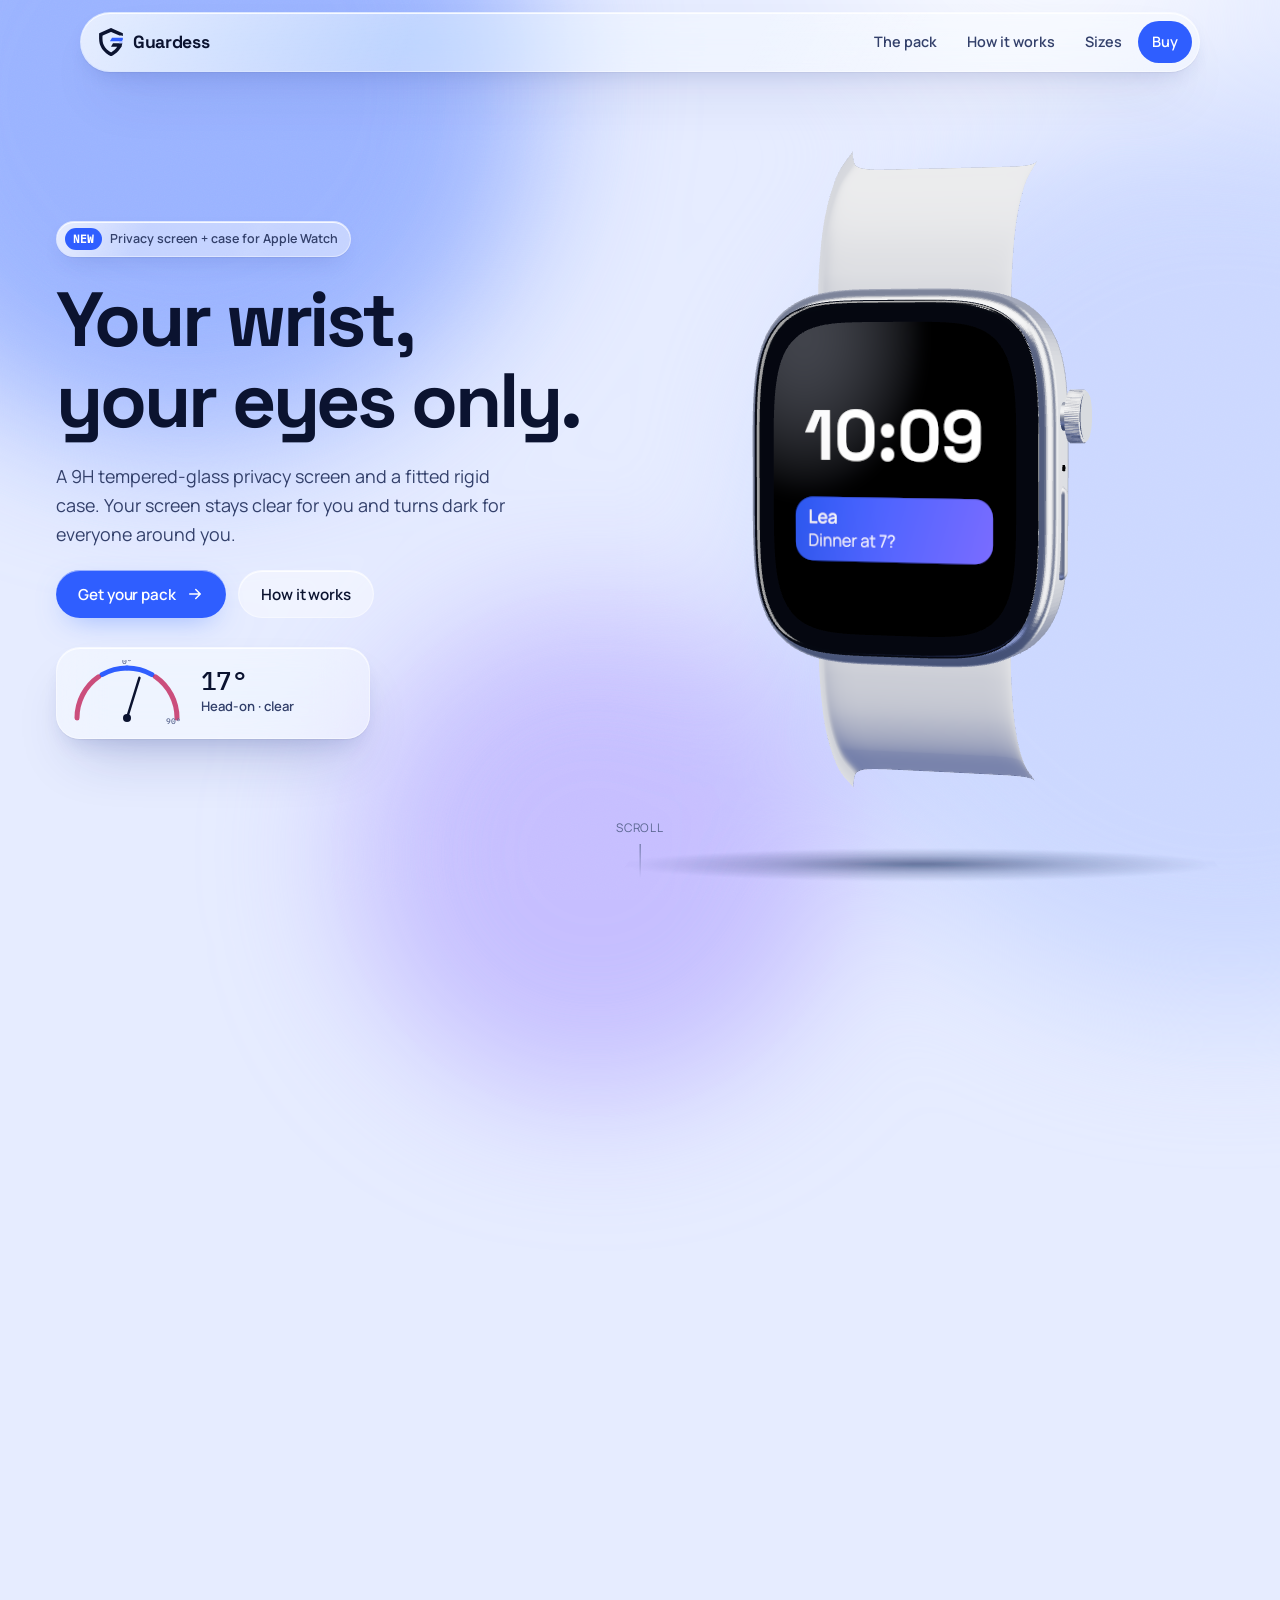
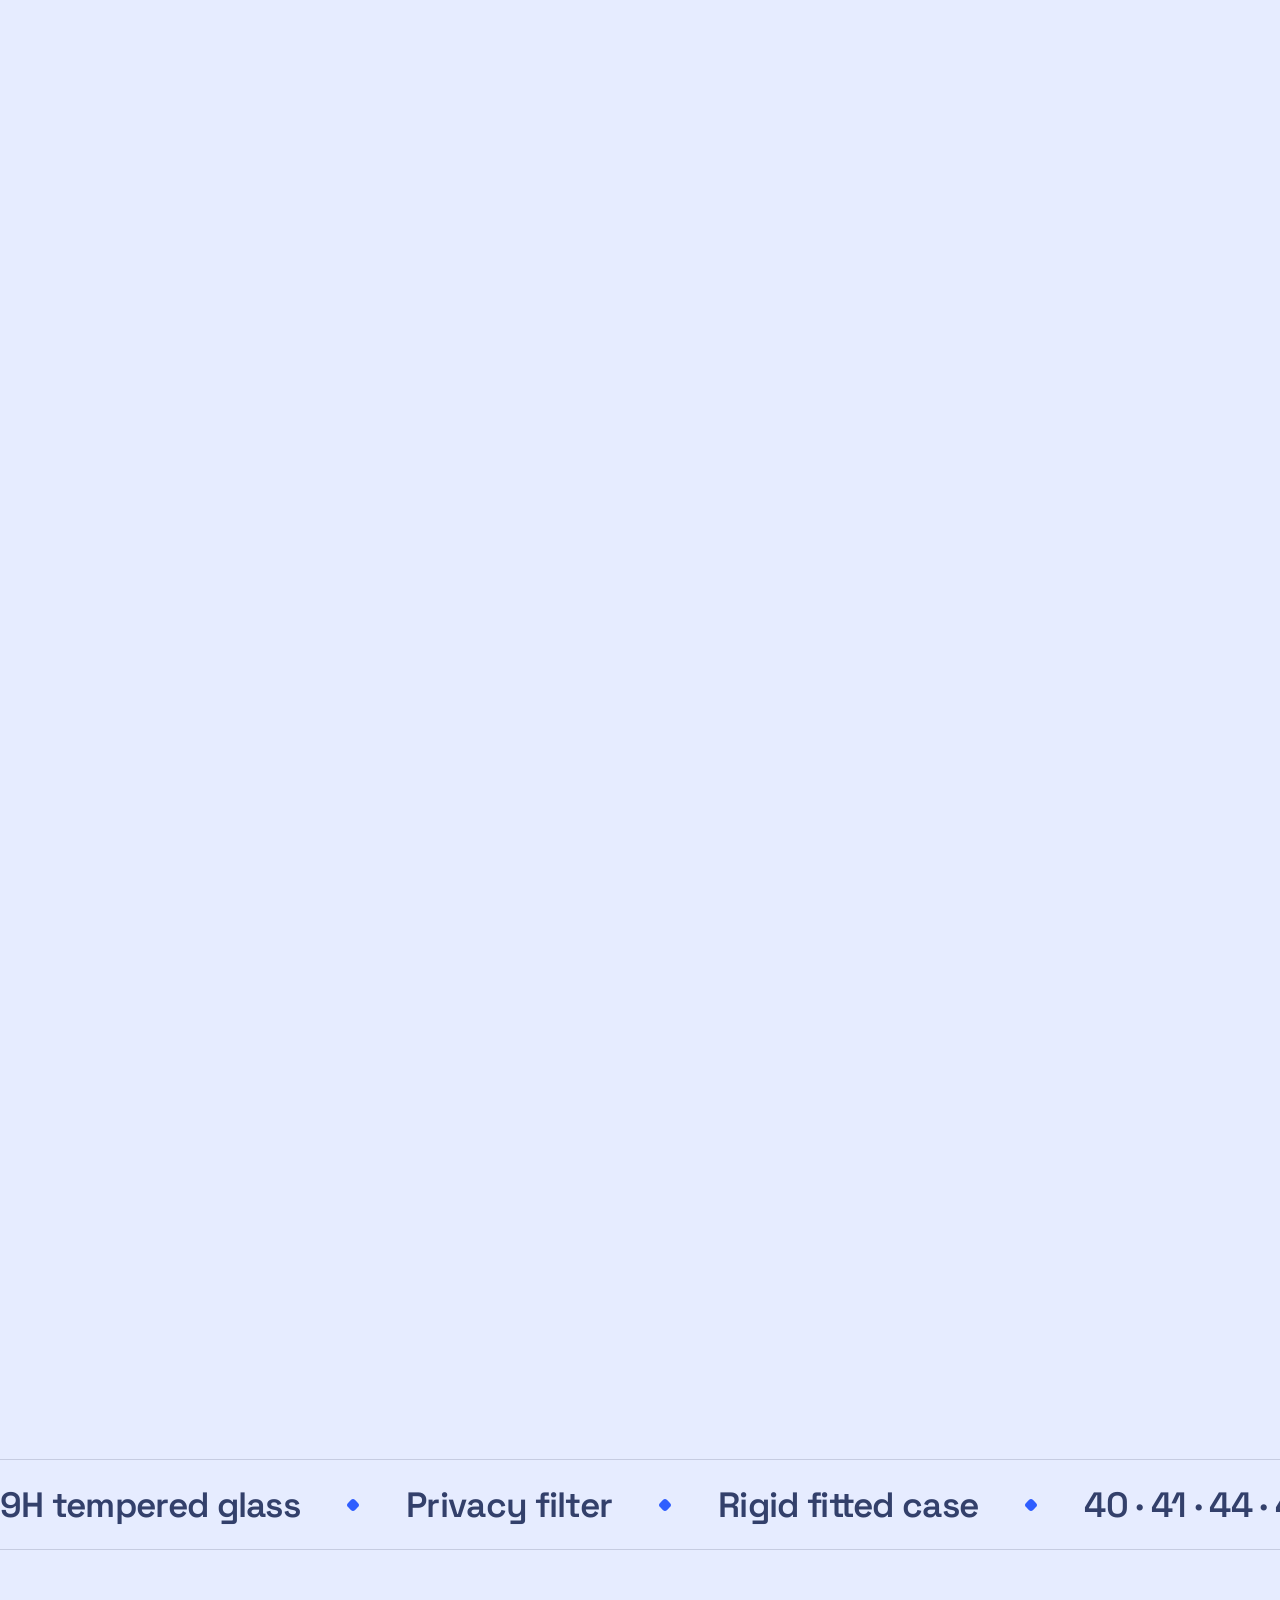
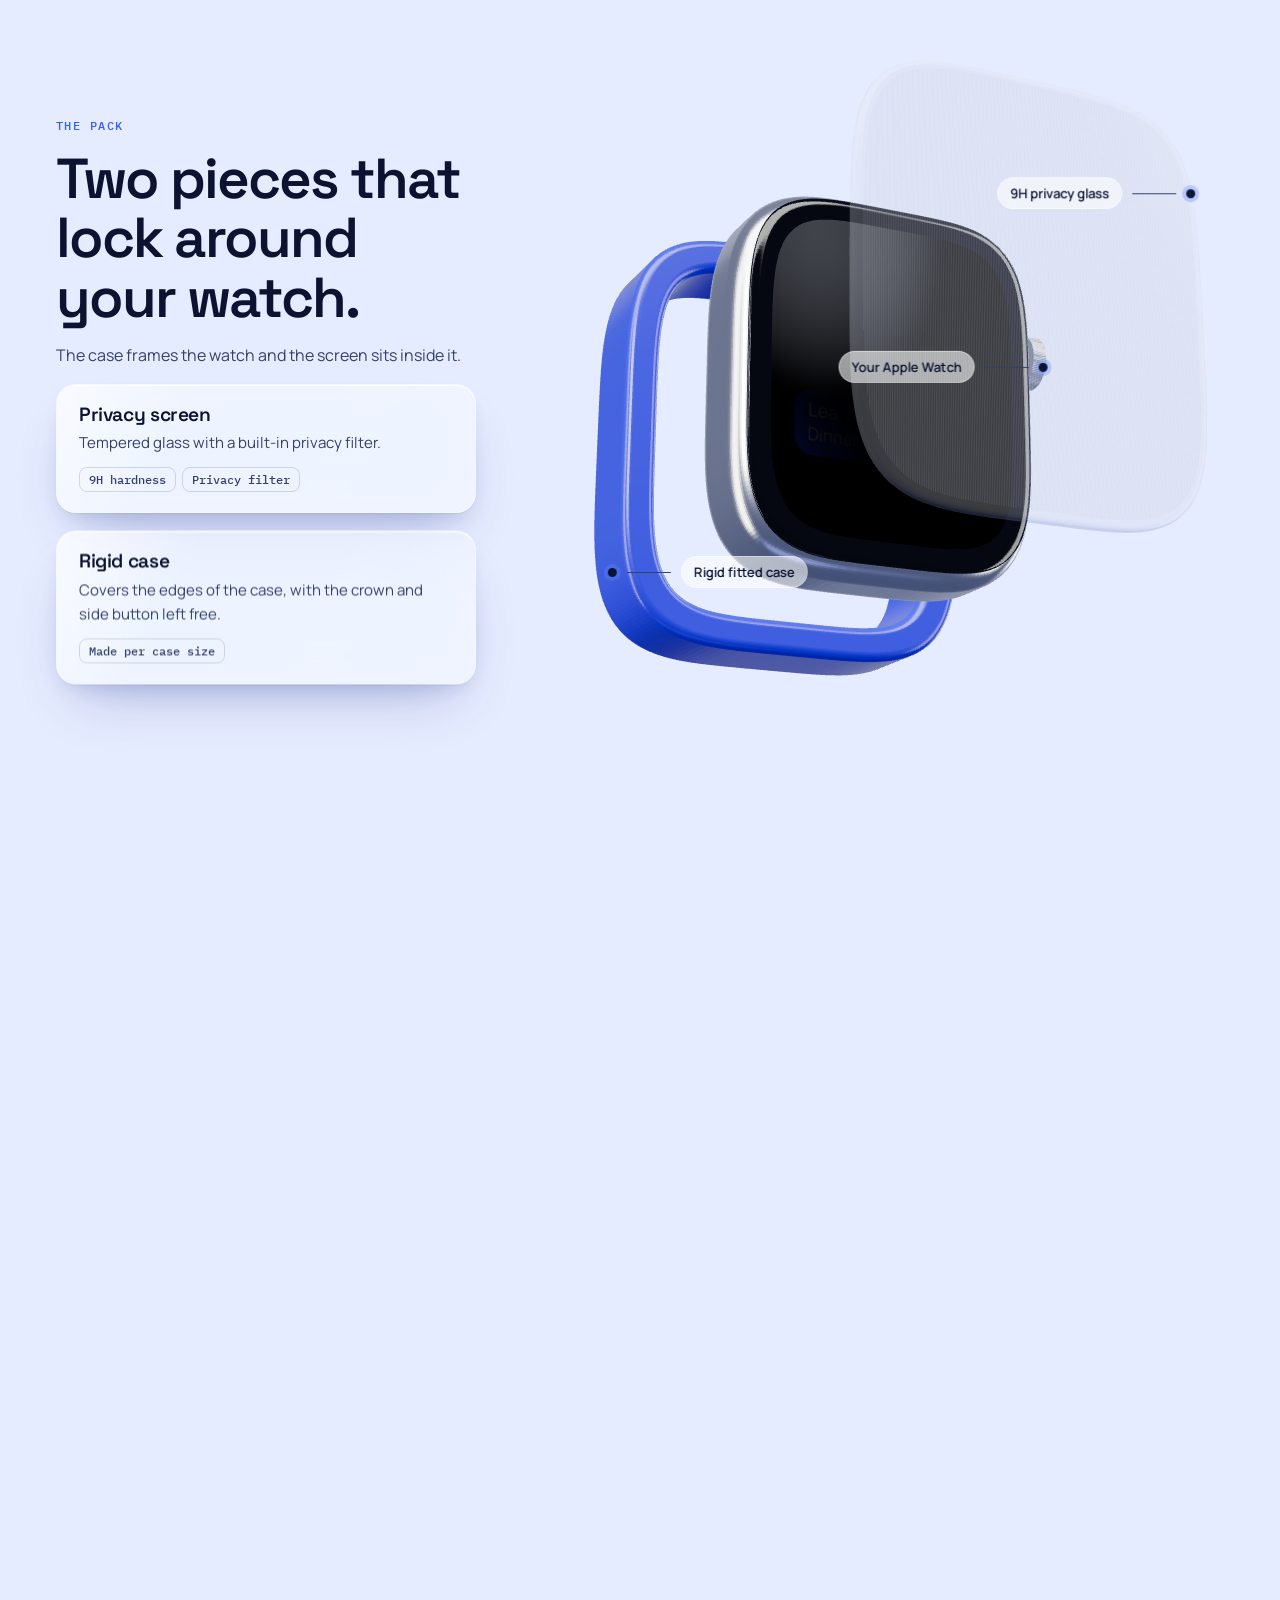
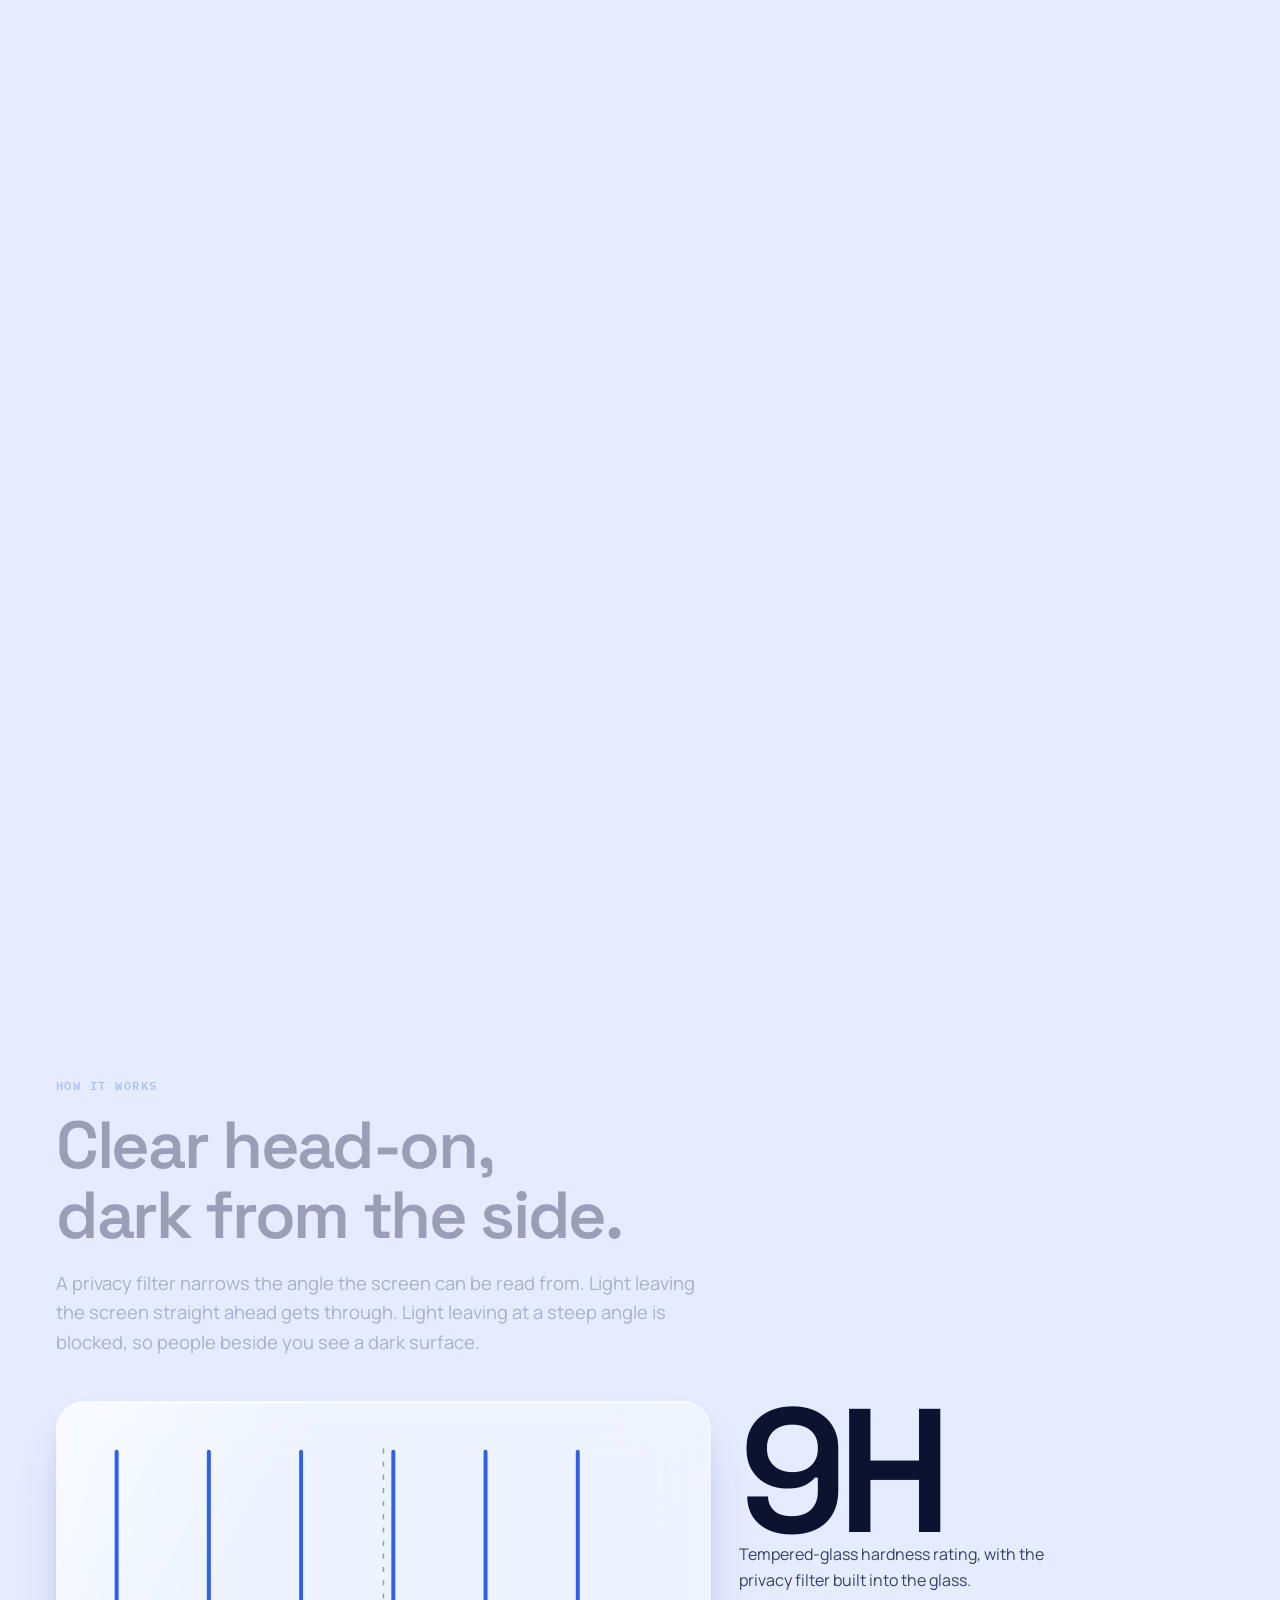
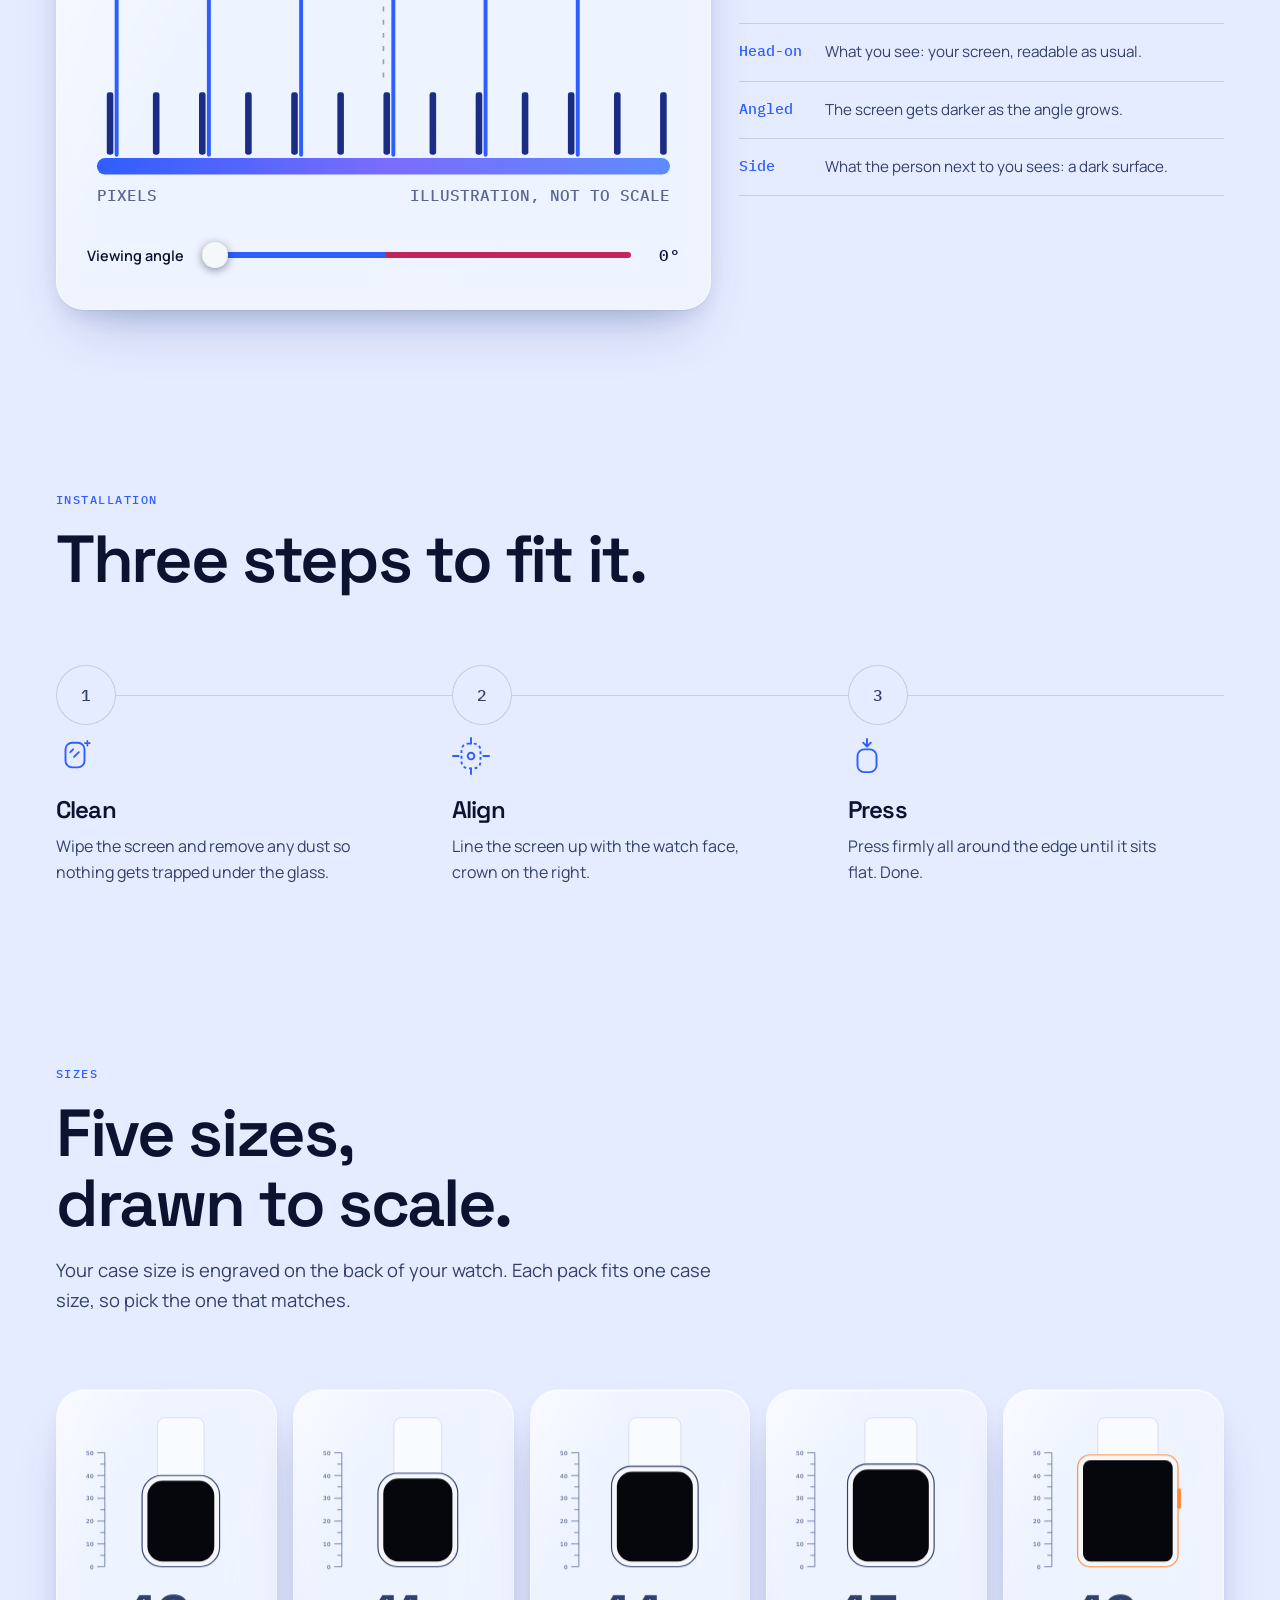
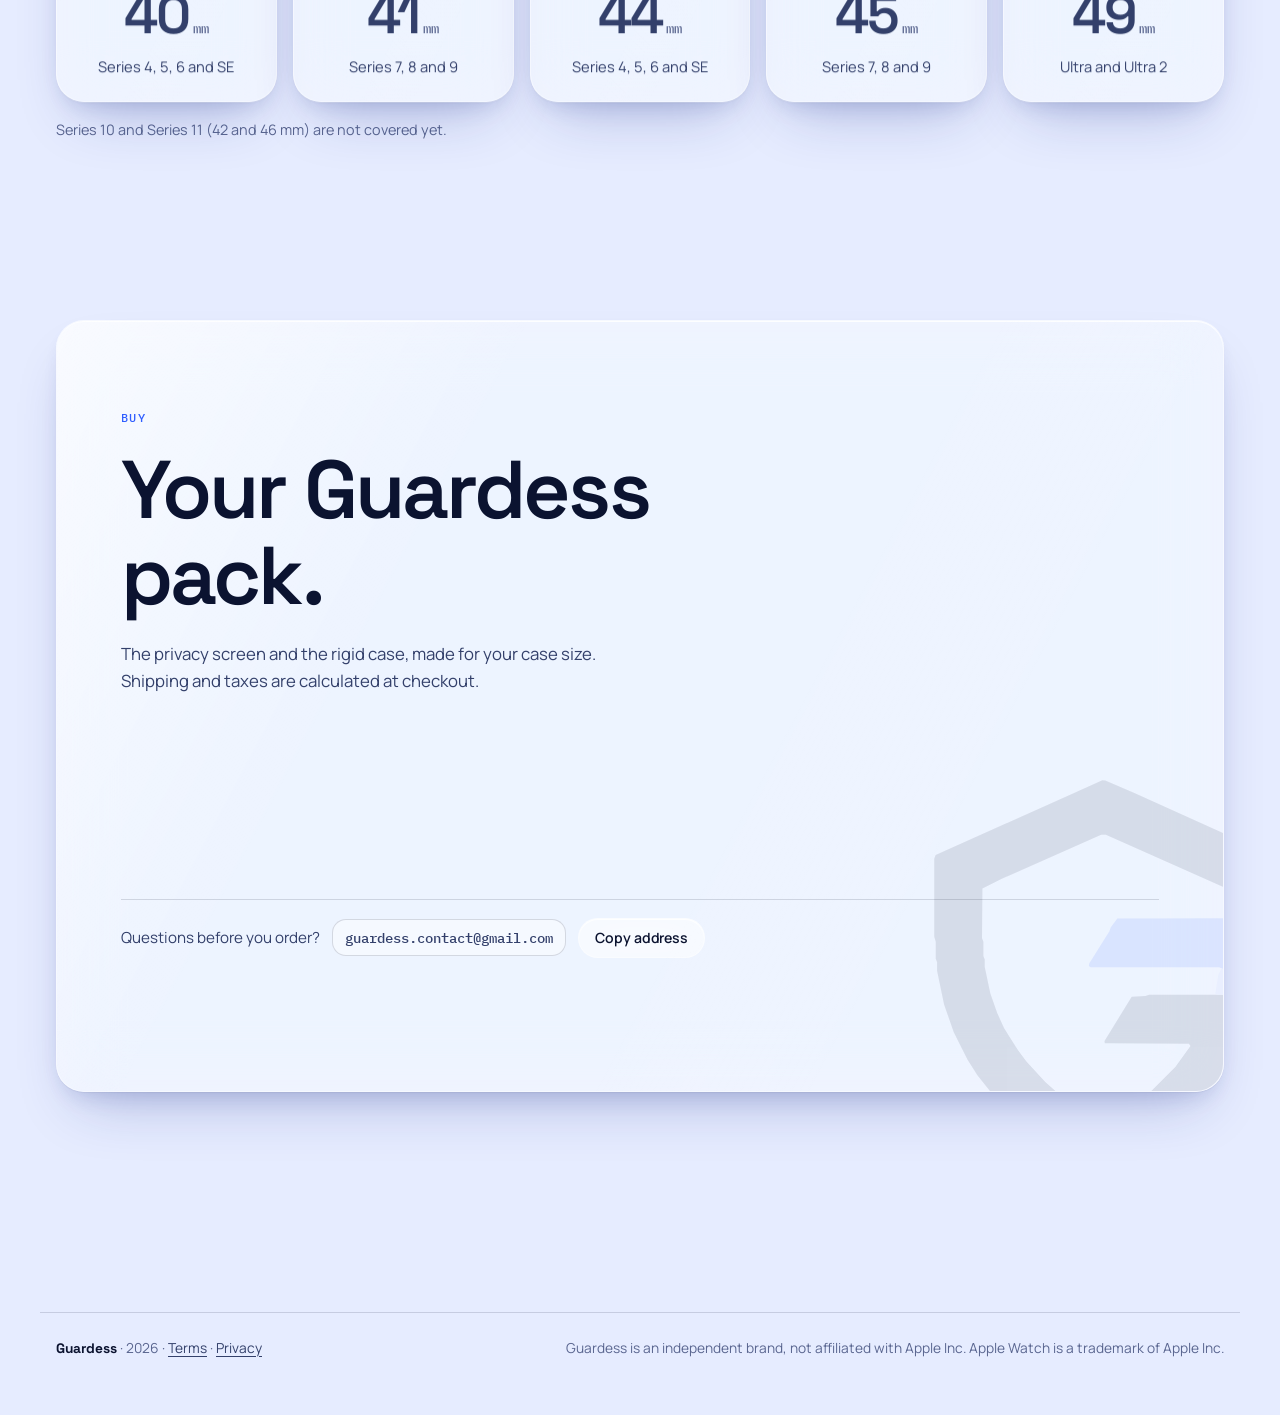
==== commit 258df43e: "Add Terms of Sale and Privacy Policy pages - terms.html: seller details (registration pending), prod" ====
--- a/index.html
+++ b/index.html
@@ -427,6 +427,8 @@
 footer { padding-block: 40px 56px; color: var(--ink-3); font-size: .86rem; }
 footer .wrap { display: flex; flex-wrap: wrap; justify-content: space-between; gap: 10px 24px; border-top: 1px solid var(--line); padding-top: 24px; }
 footer b { color: var(--ink); font-family: var(--f-display); }
+footer a { color: var(--ink-2); text-underline-offset: 3px; }
+footer a:hover { color: var(--ink); }
 
 /* ---------- Mouvement réduit ---------- */
 @media (prefers-reduced-motion: reduce) {
@@ -671,7 +673,7 @@
 
 <footer>
   <div class="wrap">
-    <p><b>Guardess</b> · 2026</p>
+    <p><b>Guardess</b> · 2026 · <a href="terms.html">Terms</a> · <a href="privacy.html">Privacy</a></p>
     <p>Guardess is an independent brand, not affiliated with Apple Inc. Apple Watch is a trademark of Apple Inc.</p>
   </div>
 </footer>
@@ -824,7 +826,7 @@
           cart: {
             iframe: false,
             popup: false,
-            text: { title: 'Your cart', empty: 'Your cart is empty.', total: 'Subtotal', button: 'Checkout', notice: 'Shipping and taxes calculated at checkout.', closeAccessibilityLabel: 'Close cart' }
+            text: { title: 'Your cart', empty: 'Your cart is empty.', total: 'Subtotal', button: 'Checkout', notice: 'Shipping and taxes calculated at checkout. 14-day returns, see our Terms.', closeAccessibilityLabel: 'Close cart' }
           },
           toggle: {
             iframe: false,
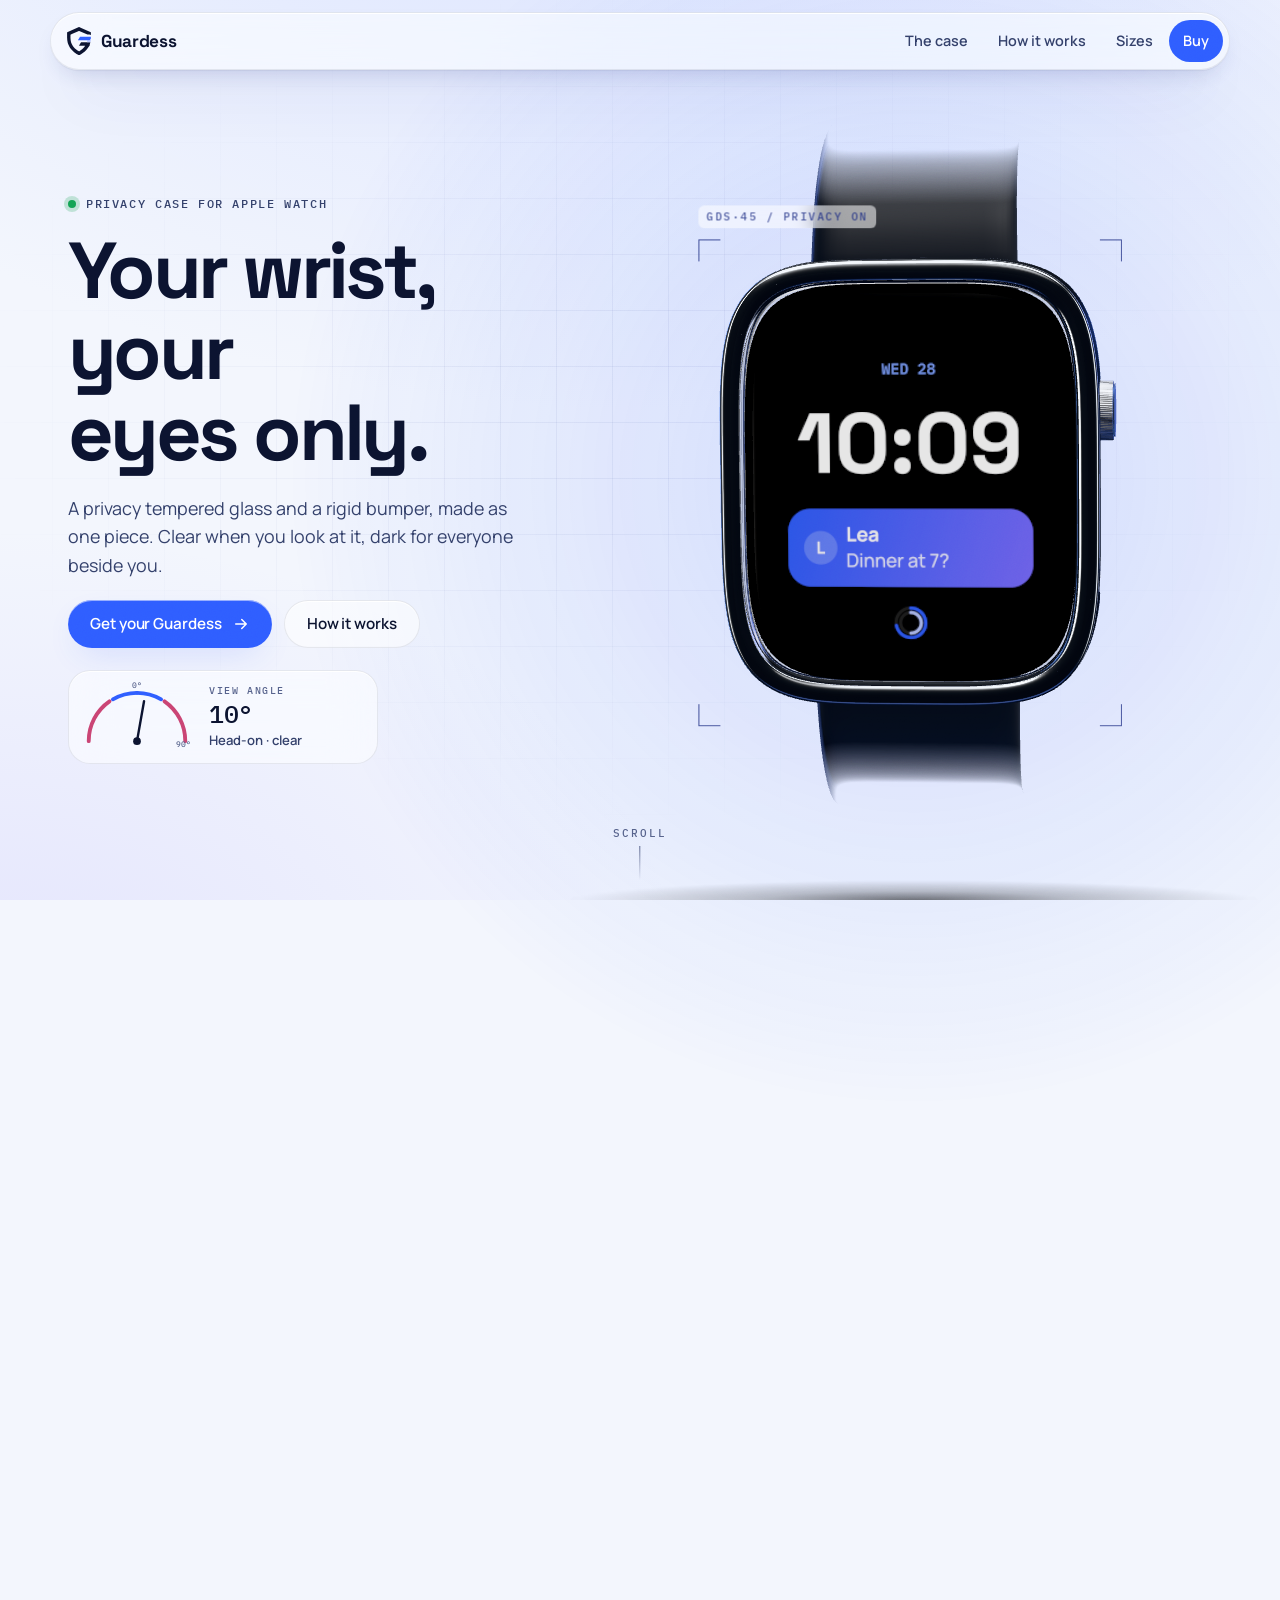
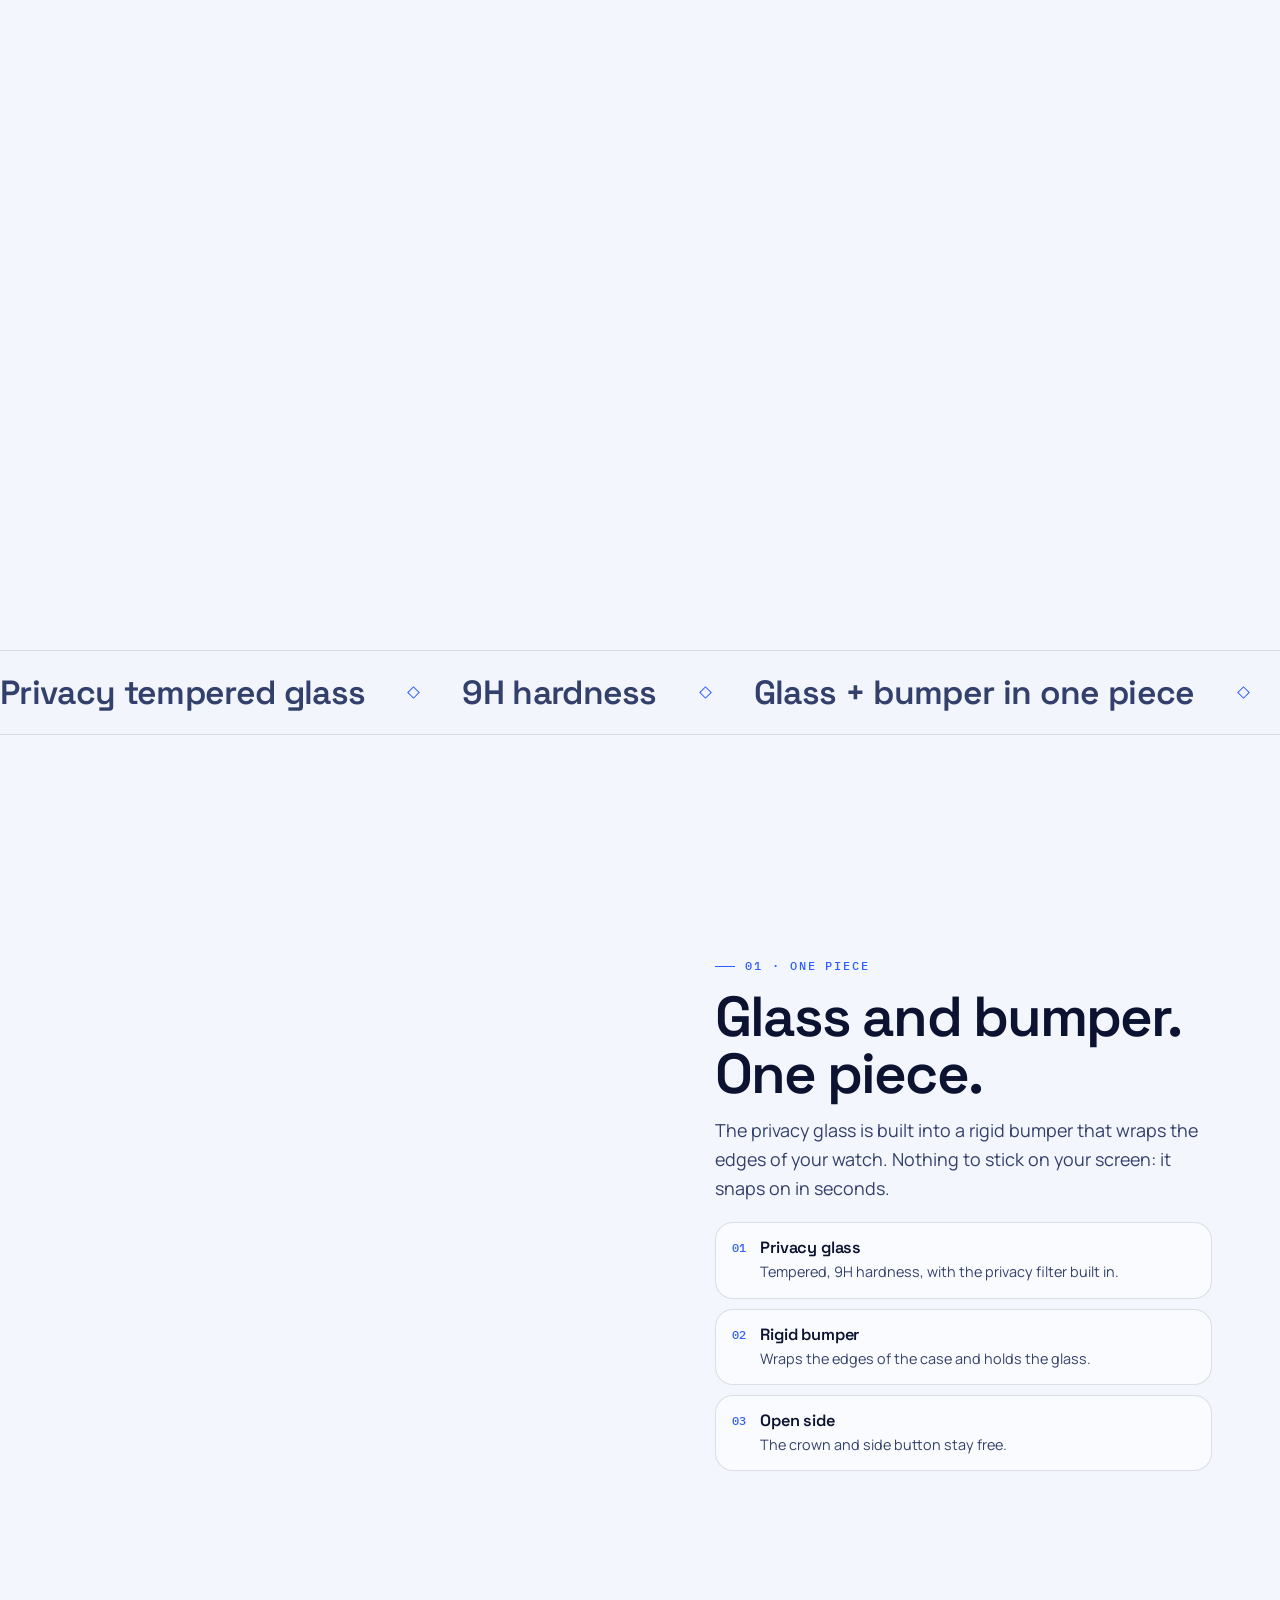
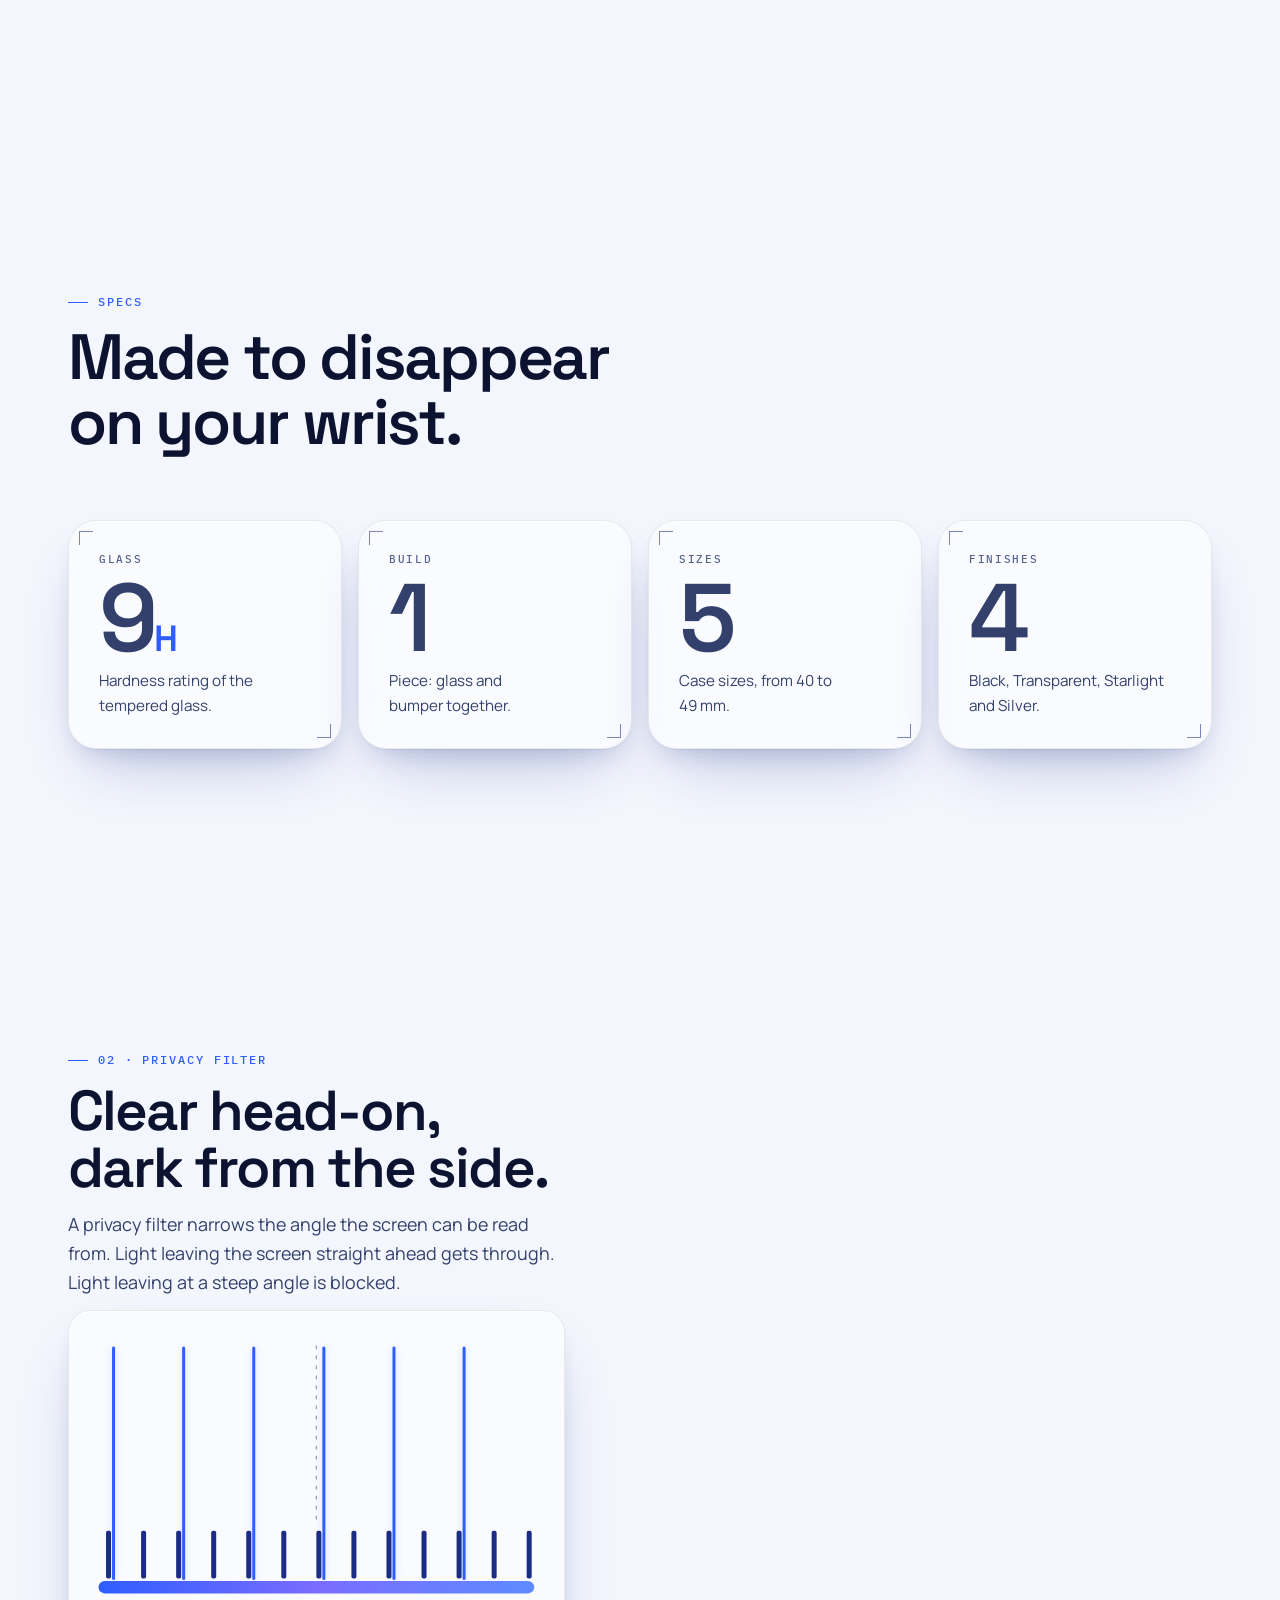
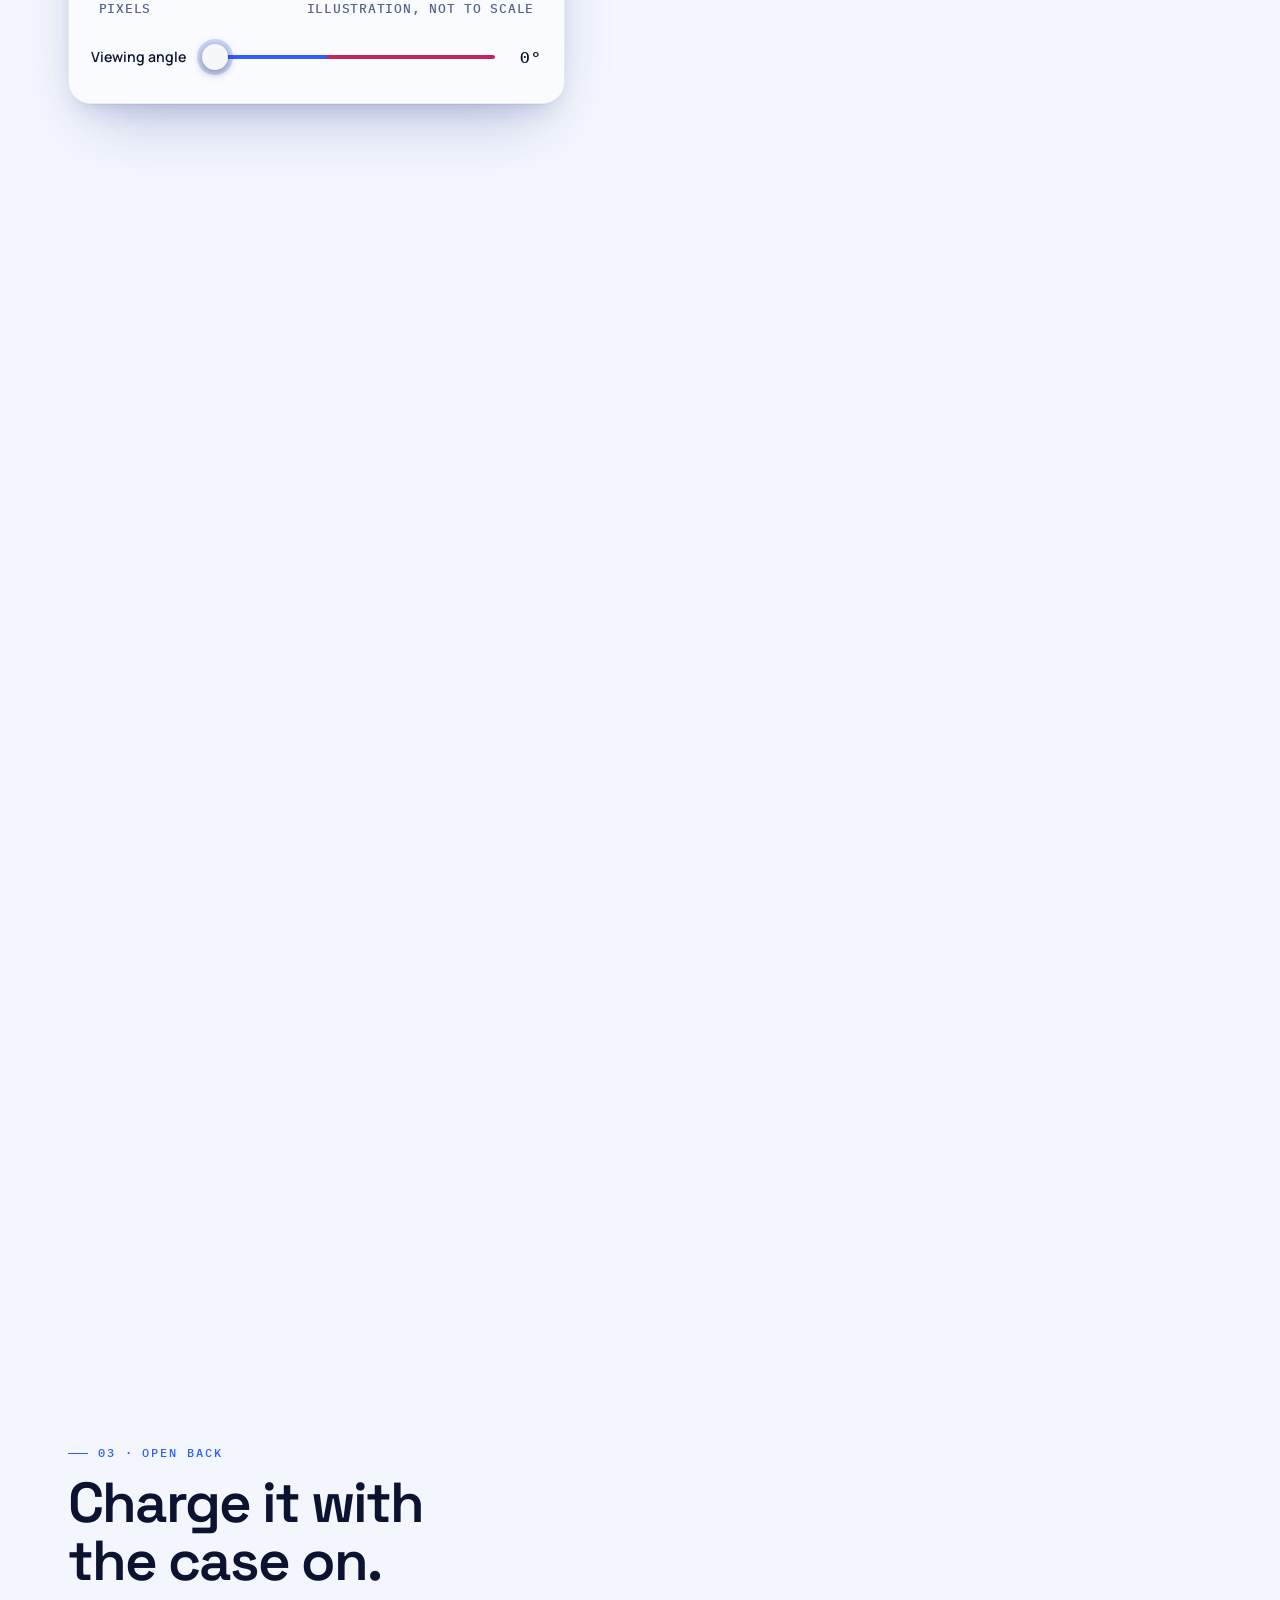
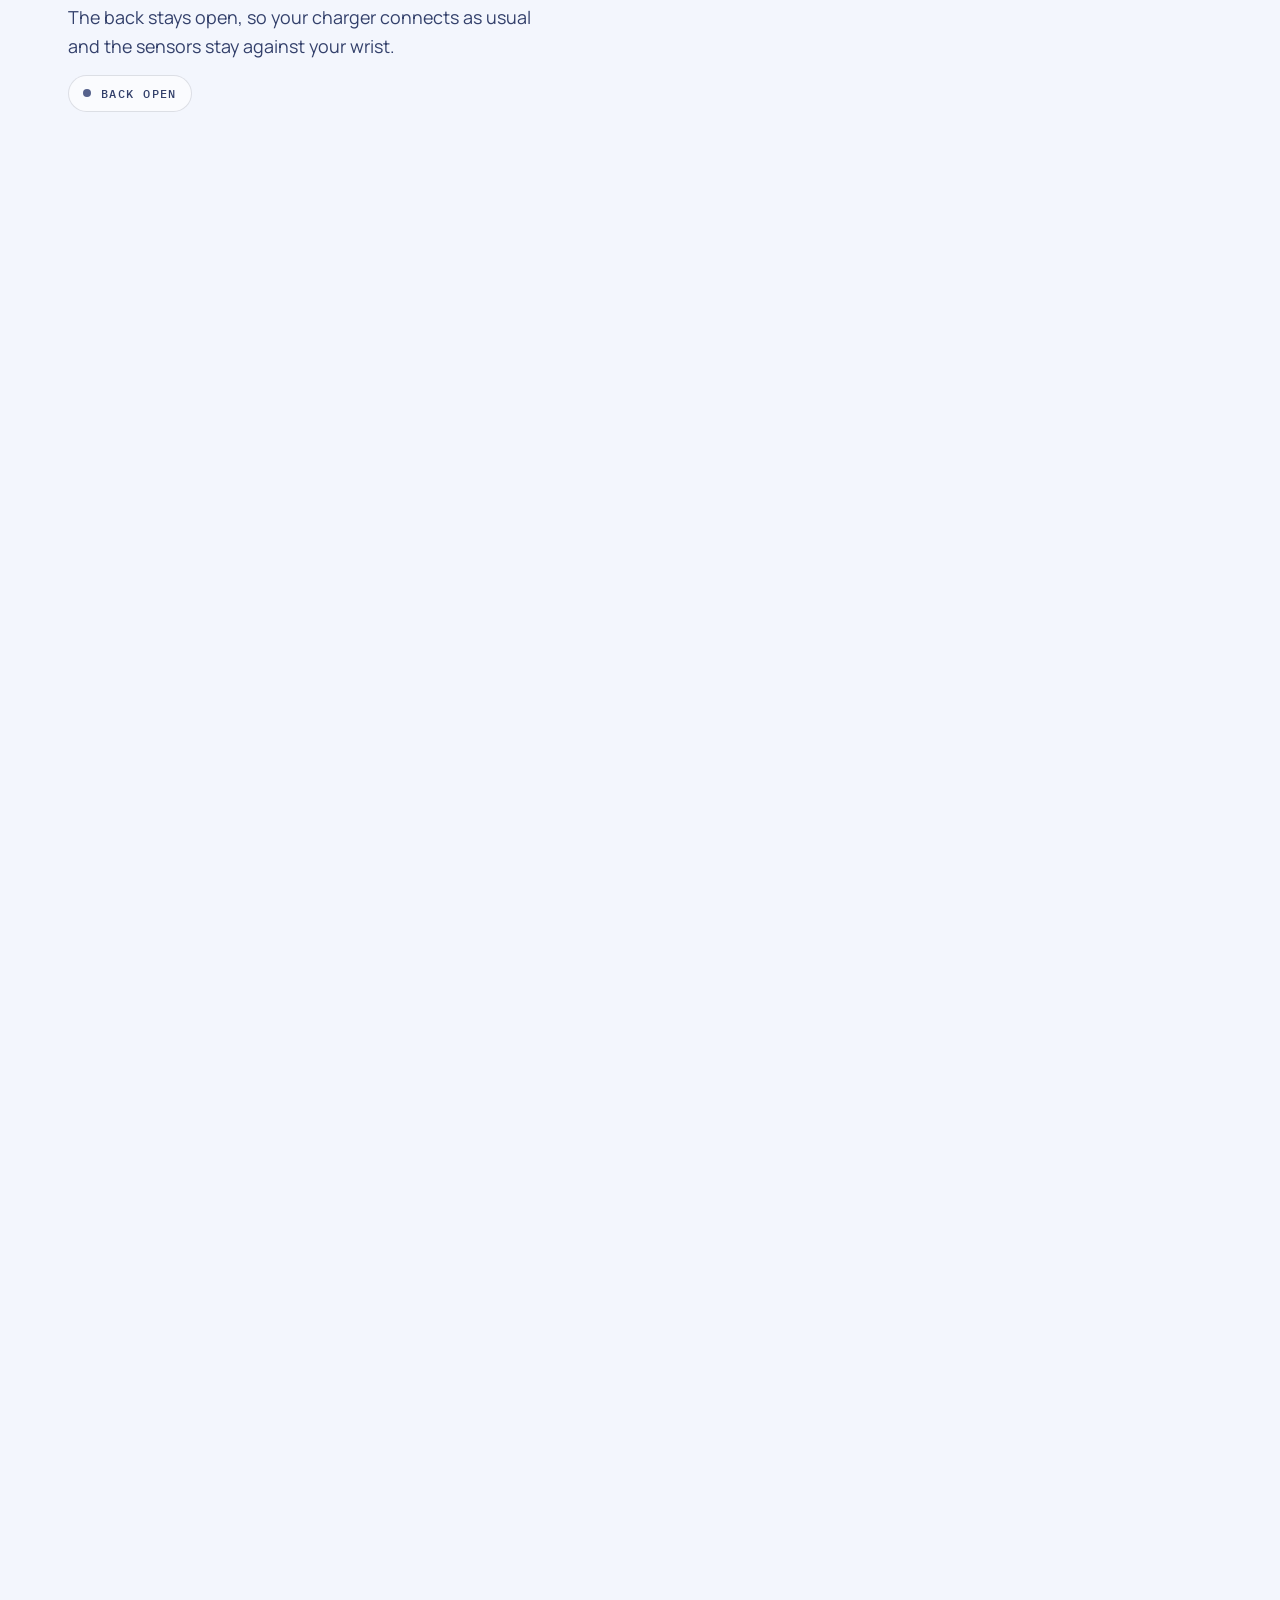
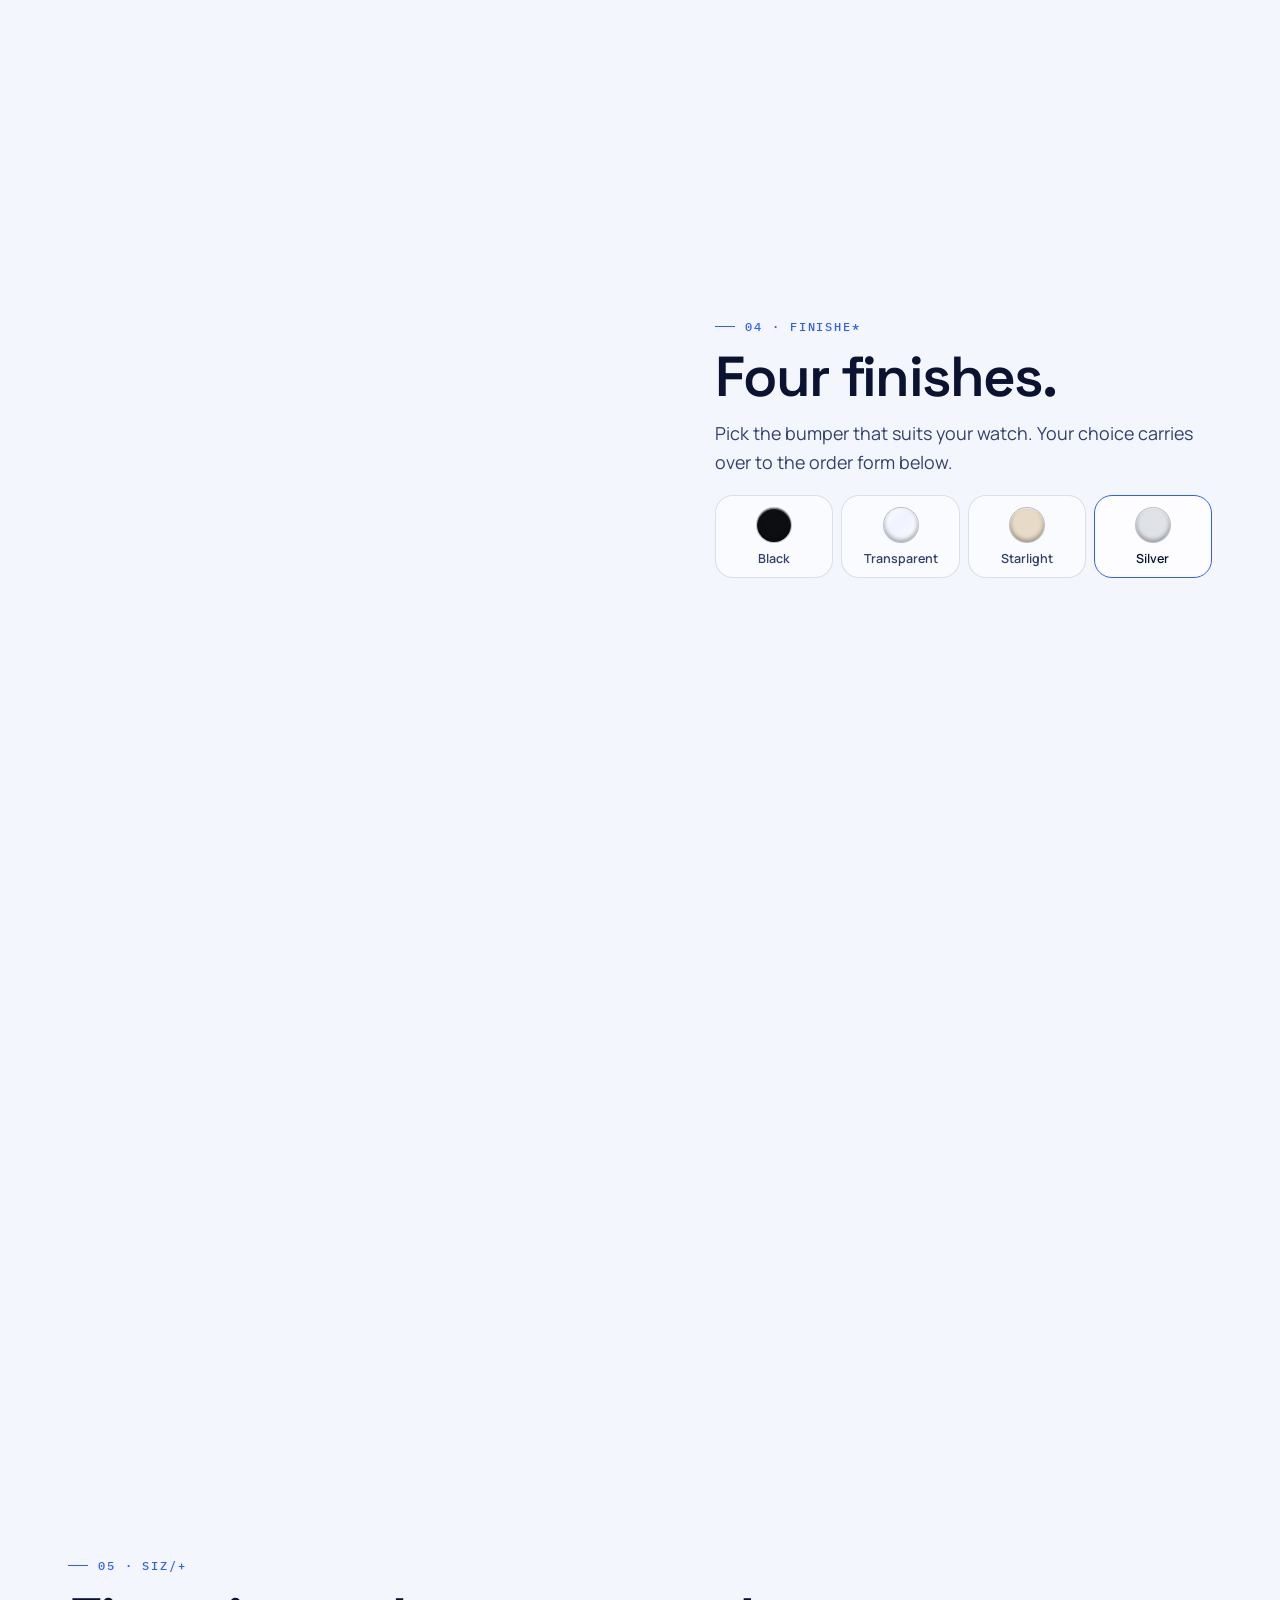
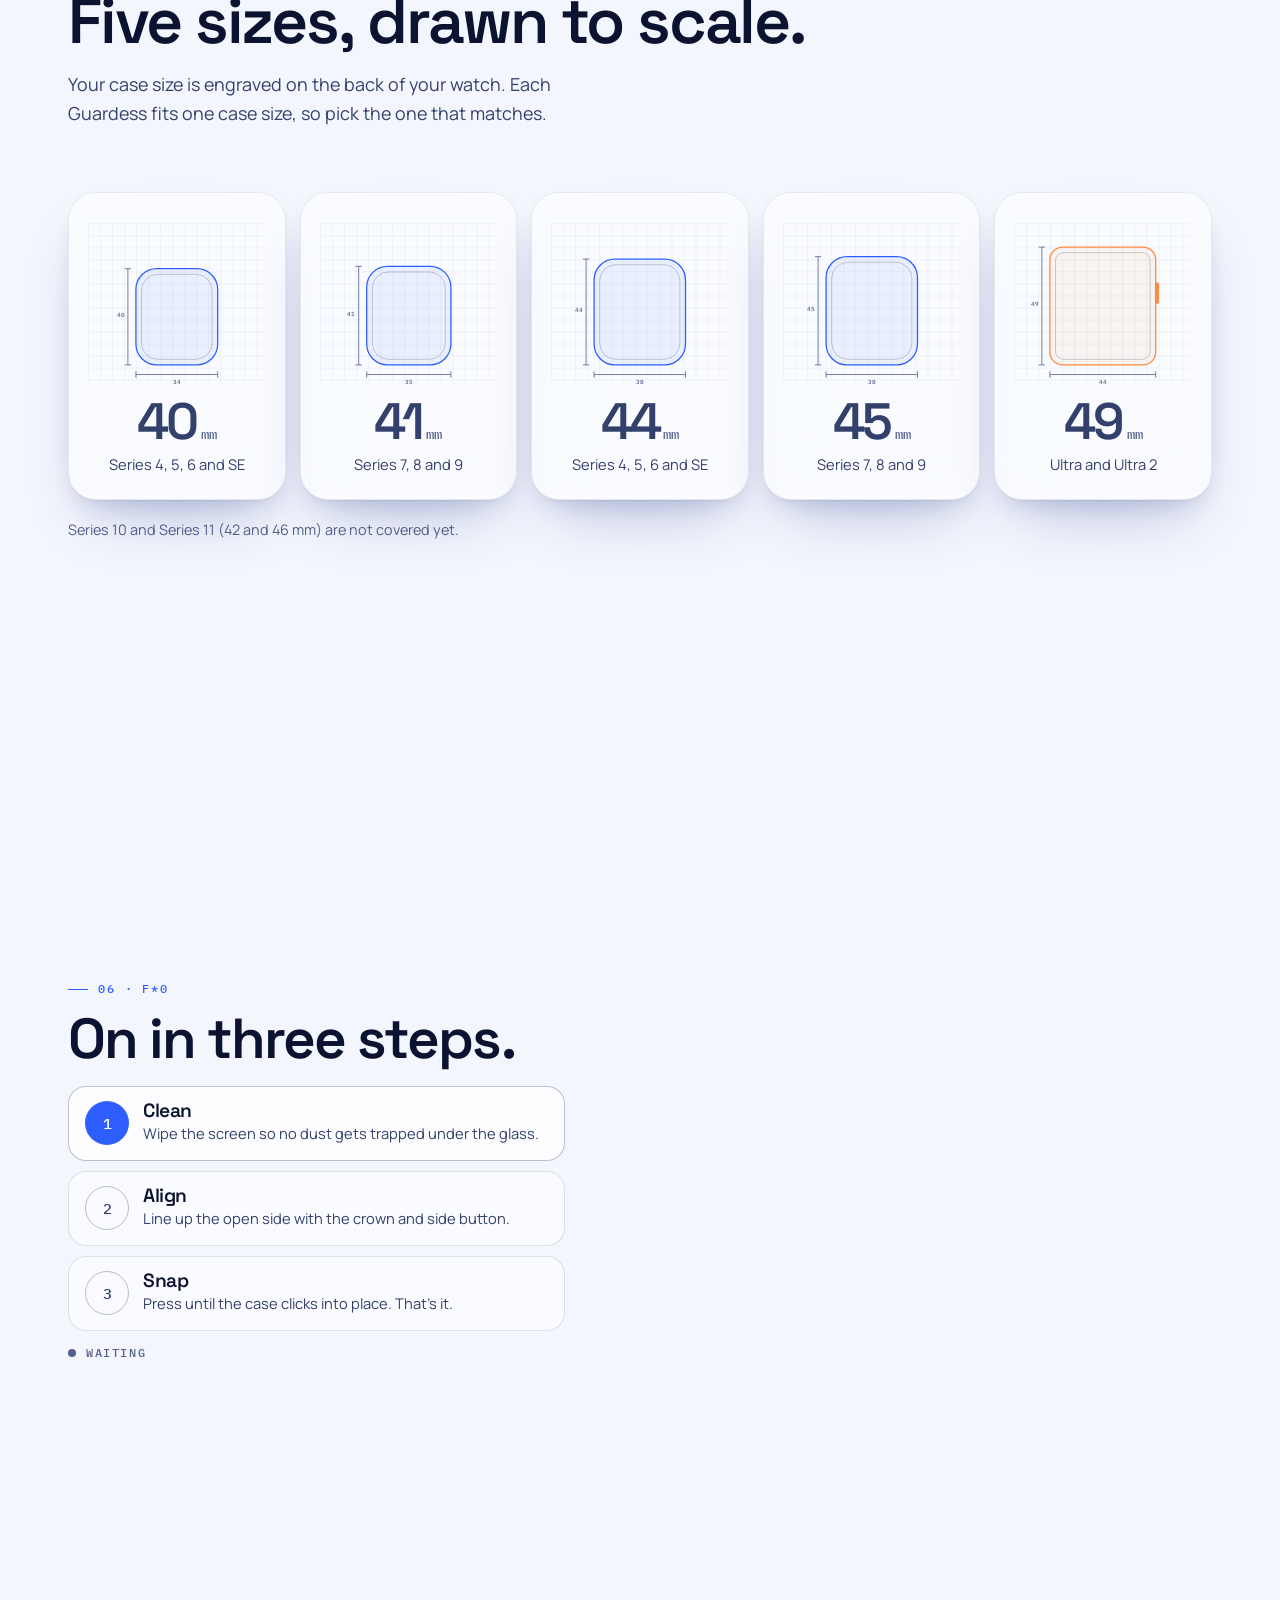
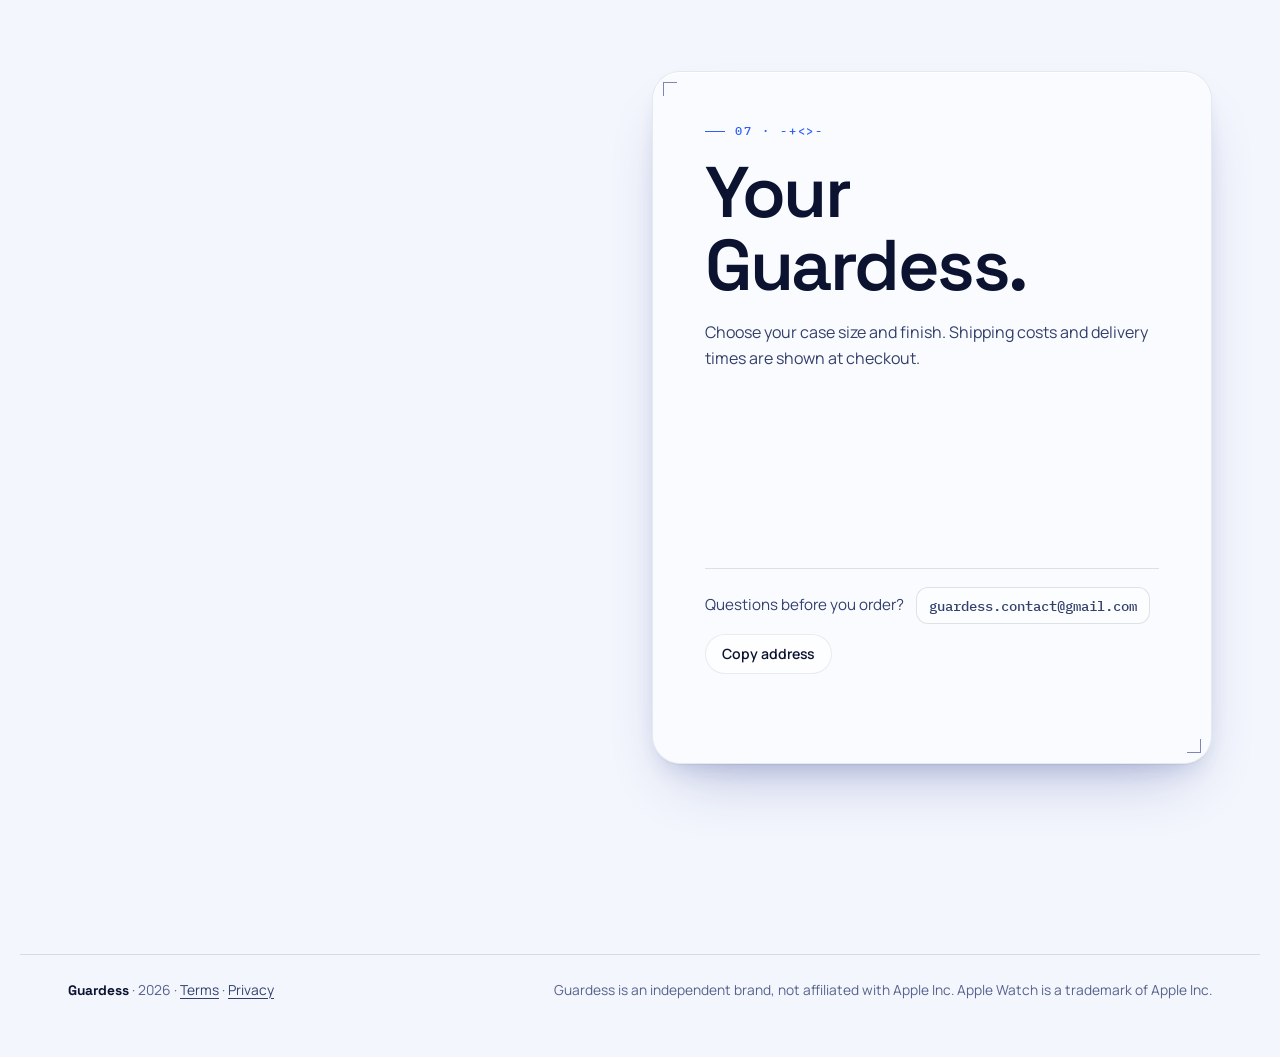
==== commit 8e02a803: "Regenerate the site: futuristic HUD design with a scroll-following 3D watch The page is rebuilt arou" ====
--- a/index.html
+++ b/index.html
@@ -3,170 +3,181 @@
 <head>
 <meta charset="utf-8">
 <meta name="viewport" content="width=device-width, initial-scale=1, viewport-fit=cover">
-<title>Guardess</title>
-<meta name="description" content="Guardess: a 9H tempered-glass privacy screen and a rigid case for Apple Watch. Clear when you look at it, dark from the side.">
-<meta name="theme-color" content="#060B1F">
+<title>Guardess · Privacy case for Apple Watch</title>
+<meta name="description" content="Guardess: a privacy tempered glass and a rigid bumper made as one piece for Apple Watch. Clear when you look at it, dark from the side. 40 to 49 mm.">
+<meta name="theme-color" content="#03060E">
 <meta property="og:title" content="Guardess · Your wrist, your eyes only.">
-<meta property="og:description" content="Privacy screen protector and rigid case for Apple Watch, 40 to 49 mm.">
+<meta property="og:description" content="Privacy glass and rigid bumper in one piece for Apple Watch, 40 to 49 mm.">
 <meta property="og:type" content="website">
+<meta property="og:image" content="https://findyourtime.github.io/guardess/assets/img/og.jpg">
+<meta name="twitter:card" content="summary_large_image">
 <link rel="icon" href="assets/logo.svg" type="image/svg+xml">
 <link rel="apple-touch-icon" href="assets/logo-180.png">
 <link rel="modulepreload" href="assets/vendor/three/three.module.min.js">
+<link rel="modulepreload" href="assets/js/scene.js?v=dev">
+<link rel="preload" href="assets/fonts/space-grotesk-latin-600-normal.woff2" as="font" type="font/woff2" crossorigin>
 <link rel="preload" href="assets/fonts/space-grotesk-latin-700-normal.woff2" as="font" type="font/woff2" crossorigin>
 <link rel="preload" href="assets/fonts/manrope-latin-400-normal.woff2" as="font" type="font/woff2" crossorigin>
+<link rel="preload" href="assets/fonts/ibm-plex-mono-latin-500-normal.woff2" as="font" type="font/woff2" crossorigin>
 <link rel="stylesheet" href="assets/css/fonts.css">
+<script>
+/* Avant tout rendu : mouvement réduit, et intro complète (1re visite) ou courte (visites suivantes) */
+(function () {
+  var d = document.documentElement, rm = matchMedia('(prefers-reduced-motion: reduce)').matches, seen = false;
+  try { seen = sessionStorage.getItem('gd-intro') === '1'; } catch (e) {}
+  d.classList.add('js', rm ? 'rm' : 'motion', rm ? 'intro-none' : seen ? 'intro-quick' : 'intro-full');
+  if (rm) d.classList.add('intro-done');
+})();
+</script>
 <style>
 /* ============================================================
-   Guardess · Liquid Glass
-   Palette : nuit #060B1F · navy #0B1330 · électrique #2F5EFF
+   Guardess · interface HUD futuriste × Liquid Glass
+   Palette : nuit #03060E · navy #0B1330 · électrique #2F5EFF
              azur #5E8BFF · lavande #B7C6FF · papier #F5F7FB
-   Dark-first (scène de nuit, verre lumineux), variante claire.
+   Sombre par défaut, variante claire.
    ============================================================ */
 :root {
   color-scheme: dark;
-  --bg: #060B1F;
-  --bg-2: #0B1330;
-  --blob-1: #2F5EFF; --blob-2: #1B2C85; --blob-3: #5E8BFF; --blob-4: #3A2F9E;
-  --ink: #F2F5FC;
-  --ink-2: #B8C2E4;
-  --ink-3: #8491BD;
-  --accent: #5E8BFF;
-  --accent-ink: #0B1330;
-  --accent-solid: #F5F7FB;
-  --line: rgba(183, 198, 255, .18);
-  --glass: rgba(255, 255, 255, .09);
-  --glass-2: rgba(255, 255, 255, .15);
-  --edge: rgba(255, 255, 255, .34);
-  --edge-2: rgba(255, 255, 255, .1);
-  --spec: rgba(255, 255, 255, .22);
-  --shadow: 0 1px 1px rgba(0,0,0,.25), 0 12px 28px -10px rgba(0,0,0,.5), 0 40px 80px -30px rgba(2,4,14,.8);
-  --ok: #B7C6FF;
-  --blocked: #FF8FB1;
-  --svg-ink: #DCE3FF;
-  --logo-ink: #F5F7FB;
+  --bg: #03060E; --bg-2: #070C1C; --bg-3: #0E1838;
+  --ink: #F2F5FC; --ink-2: #B3BEDF; --ink-3: #7F8BB4;
+  --accent: #6F96FF; --accent-solid: #F5F7FB; --accent-ink: #0B1330;
+  --line: rgba(183, 198, 255, .14); --line-2: rgba(183, 198, 255, .34);
+  --grid: rgba(120, 150, 255, .07);
+  --glass: rgba(255, 255, 255, .06); --glass-2: rgba(255, 255, 255, .11);
+  --edge: rgba(255, 255, 255, .26); --edge-2: rgba(255, 255, 255, .09);
+  --glow: rgba(47, 94, 255, .42); --glow-2: rgba(122, 108, 255, .2);
+  --hud: rgba(183, 198, 255, .85);
+  --ok: #B7C6FF; --blocked: #FF8FB1; --live: #4BE38A;
+  --svg-ink: #DCE3FF; --logo-ink: #F5F7FB;
+  --shadow: 0 1px 1px rgba(0,0,0,.3), 0 14px 30px -12px rgba(0,0,0,.55), 0 44px 90px -34px rgba(1,3,12,.9);
 
   --f-display: "Space Grotesk", "Helvetica Neue", Arial, sans-serif;
   --f-body: "Manrope", "Helvetica Neue", Arial, sans-serif;
   --f-mono: "IBM Plex Mono", ui-monospace, "SF Mono", Menlo, monospace;
   --ease: cubic-bezier(.23, 1, .32, 1);
-  --r-lg: 28px; --r-md: 20px; --r-pill: 999px;
+  --ease-io: cubic-bezier(.7, 0, .2, 1);
+  --r-lg: 28px; --r-md: 18px; --r-pill: 999px;
   --gut: max(16px, env(safe-area-inset-left, 0px), env(safe-area-inset-right, 0px));
-  --z-canvas: 0; --z-content: 1; --z-nav: 20; --z-progress: 21;
-}
+  --side: max(var(--gut), calc((100% - 1240px) / 2 + var(--gut)));
+}
+@media (min-width: 900px) { :root { --gut: max(clamp(28px, 4vw, 48px), env(safe-area-inset-left, 0px), env(safe-area-inset-right, 0px)); } }
 @media (prefers-color-scheme: light) {
   :root:not([data-theme="dark"]) {
     color-scheme: light;
-    --bg: #E6ECFF; --bg-2: #F5F7FB;
-    --blob-1: #8EA6FF; --blob-2: #C9D4FF; --blob-3: #A99BFF; --blob-4: #FFFFFF;
-    --ink: #0B1330; --ink-2: #33406B; --ink-3: #5A6690;
-    --accent: #2F5EFF; --accent-ink: #FFFFFF; --accent-solid: #2F5EFF;
-    --line: rgba(11, 19, 48, .14);
-    --glass: rgba(255, 255, 255, .42); --glass-2: rgba(255, 255, 255, .6);
-    --edge: rgba(255, 255, 255, .85); --edge-2: rgba(255, 255, 255, .4);
-    --spec: rgba(255, 255, 255, .6);
-    --shadow: 0 1px 1px rgba(11,19,48,.05), 0 10px 24px -10px rgba(27,44,133,.2), 0 30px 60px -24px rgba(27,44,133,.3);
-    --ok: #2F5EFF; --blocked: #C2255C; --svg-ink: #1B2C85; --logo-ink: #0B1330;
+    --bg: #F3F6FD; --bg-2: #E9EEFC; --bg-3: #D9E2FF;
+    --ink: #0B1330; --ink-2: #33406B; --ink-3: #56628C;
+    --accent: #2F5EFF; --accent-solid: #2F5EFF; --accent-ink: #FFFFFF;
+    --line: rgba(11, 19, 48, .12); --line-2: rgba(11, 19, 48, .26);
+    --grid: rgba(27, 44, 133, .06);
+    --glass: rgba(255, 255, 255, .55); --glass-2: rgba(255, 255, 255, .8);
+    --edge: rgba(255, 255, 255, .95); --edge-2: rgba(11, 19, 48, .08);
+    --glow: rgba(47, 94, 255, .2); --glow-2: rgba(122, 108, 255, .12);
+    --hud: rgba(27, 44, 133, .8);
+    --ok: #2F5EFF; --blocked: #C2255C; --live: #13A355;
+    --svg-ink: #1B2C85; --logo-ink: #0B1330;
+    --shadow: 0 1px 1px rgba(11,19,48,.05), 0 12px 26px -12px rgba(27,44,133,.22), 0 32px 64px -26px rgba(27,44,133,.3);
   }
 }
 :root[data-theme="light"] {
   color-scheme: light;
-  --bg: #E6ECFF; --bg-2: #F5F7FB;
-  --blob-1: #8EA6FF; --blob-2: #C9D4FF; --blob-3: #A99BFF; --blob-4: #FFFFFF;
-  --ink: #0B1330; --ink-2: #33406B; --ink-3: #5A6690;
-  --accent: #2F5EFF; --accent-ink: #FFFFFF; --accent-solid: #2F5EFF;
-  --line: rgba(11, 19, 48, .14);
-  --glass: rgba(255, 255, 255, .42); --glass-2: rgba(255, 255, 255, .6);
-  --edge: rgba(255, 255, 255, .85); --edge-2: rgba(255, 255, 255, .4);
-  --spec: rgba(255, 255, 255, .6);
-  --shadow: 0 1px 1px rgba(11,19,48,.05), 0 10px 24px -10px rgba(27,44,133,.2), 0 30px 60px -24px rgba(27,44,133,.3);
-  --ok: #2F5EFF; --blocked: #C2255C; --svg-ink: #1B2C85; --logo-ink: #0B1330;
+  --bg: #F3F6FD; --bg-2: #E9EEFC; --bg-3: #D9E2FF;
+  --ink: #0B1330; --ink-2: #33406B; --ink-3: #56628C;
+  --accent: #2F5EFF; --accent-solid: #2F5EFF; --accent-ink: #FFFFFF;
+  --line: rgba(11, 19, 48, .12); --line-2: rgba(11, 19, 48, .26);
+  --grid: rgba(27, 44, 133, .06);
+  --glass: rgba(255, 255, 255, .55); --glass-2: rgba(255, 255, 255, .8);
+  --edge: rgba(255, 255, 255, .95); --edge-2: rgba(11, 19, 48, .08);
+  --glow: rgba(47, 94, 255, .2); --glow-2: rgba(122, 108, 255, .12);
+  --hud: rgba(27, 44, 133, .8);
+  --ok: #2F5EFF; --blocked: #C2255C; --live: #13A355;
+  --svg-ink: #1B2C85; --logo-ink: #0B1330;
+  --shadow: 0 1px 1px rgba(11,19,48,.05), 0 12px 26px -12px rgba(27,44,133,.22), 0 32px 64px -26px rgba(27,44,133,.3);
 }
 
 *, *::before, *::after { box-sizing: border-box; }
-html { scroll-padding-top: 96px; -webkit-text-size-adjust: 100%; }
-body {
-  margin: 0; background: var(--bg); color: var(--ink);
-  font: 400 1rem/1.6 var(--f-body); overflow-x: clip;
-  -webkit-font-smoothing: antialiased;
-}
-h1, h2, h3 { font-family: var(--f-display); margin: 0; line-height: 1.05; letter-spacing: -.035em; text-wrap: balance; font-weight: 600; }
+html { scroll-padding-top: 84px; -webkit-text-size-adjust: 100%; }
+@media (prefers-reduced-motion: no-preference) { html { scroll-behavior: smooth; } }
+body { margin: 0; background: var(--bg); color: var(--ink); font: 400 1rem/1.6 var(--f-body); overflow-x: clip; -webkit-font-smoothing: antialiased; }
+h1, h2, h3 { font-family: var(--f-display); margin: 0; line-height: 1.02; letter-spacing: -.035em; text-wrap: balance; font-weight: 600; }
 p { margin: 0; text-wrap: pretty; }
 a { color: inherit; }
-:focus-visible { outline: 2px solid var(--accent); outline-offset: 3px; border-radius: 10px; }
-.wrap { width: 100%; max-width: 1200px; margin: 0 auto; padding-inline: var(--gut); }
-.mono { font-family: var(--f-mono); font-weight: 500; letter-spacing: .02em; font-variant-numeric: tabular-nums; }
-
-/* ---------- Fond : maillage de lumière + grain ---------- */
-.mesh { position: fixed; inset: -25vmax; z-index: -2; pointer-events: none; filter: blur(70px) saturate(125%); }
-.mesh i { position: absolute; border-radius: 50%; opacity: .8; will-change: transform; }
-.mesh i:nth-child(1) { width: 55vmax; height: 55vmax; left: 8%; top: 4%; background: var(--blob-1); animation: d1 28s ease-in-out infinite alternate; }
-.mesh i:nth-child(2) { width: 70vmax; height: 70vmax; right: -4%; top: 28%; background: var(--blob-2); animation: d2 34s ease-in-out infinite alternate; }
-.mesh i:nth-child(3) { width: 38vmax; height: 38vmax; left: 35%; bottom: 8%; background: var(--blob-3); opacity: .55; animation: d3 24s ease-in-out infinite alternate; }
-.mesh i:nth-child(4) { width: 34vmax; height: 34vmax; right: 18%; top: 0; background: var(--blob-4); opacity: .6; animation: d1 30s ease-in-out infinite alternate-reverse; }
-@keyframes d1 { to { transform: translate3d(12vmax, 9vmax, 0) scale(1.08); } }
-@keyframes d2 { to { transform: translate3d(-11vmax, -7vmax, 0) scale(.92); } }
-@keyframes d3 { to { transform: translate3d(-9vmax, -11vmax, 0) scale(1.14); } }
-.grain { position: fixed; inset: 0; z-index: -1; pointer-events: none; opacity: .07; mix-blend-mode: overlay;
+img { display: block; max-width: 100%; }
+button { font: inherit; color: inherit; }
+:focus-visible { outline: 2px solid var(--accent); outline-offset: 3px; border-radius: 8px; }
+.wrap { width: 100%; max-width: 1240px; margin: 0 auto; padding-inline: var(--gut); }
+.mono { font-family: var(--f-mono); font-weight: 500; letter-spacing: .04em; font-variant-numeric: tabular-nums; }
+.sr-only { position: absolute; width: 1px; height: 1px; overflow: hidden; clip: rect(0 0 0 0); white-space: nowrap; }
+.skip { position: fixed; z-index: 200; left: 12px; top: -64px; padding: 12px 16px; border-radius: 12px; background: var(--accent-solid); color: var(--accent-ink); font-weight: 600; text-decoration: none; transition: top .2s var(--ease); }
+.skip:focus { top: calc(env(safe-area-inset-top, 0px) + 12px); }
+
+/* ---------- Fond : nuit, grille de laboratoire, halo qui suit la montre ---------- */
+.bg { position: fixed; inset: 0; z-index: -3; pointer-events: none; background: radial-gradient(130vmax 80vmax at 50% -25%, var(--bg-3), transparent 62%), radial-gradient(90vmax 60vmax at 0% 110%, var(--glow-2), transparent 60%), var(--bg); }
+.bg::before { content: ""; position: absolute; inset: 0; background-image: linear-gradient(var(--grid) 1px, transparent 1px), linear-gradient(90deg, var(--grid) 1px, transparent 1px); background-size: 56px 56px; background-position: center; -webkit-mask-image: radial-gradient(ellipse 75% 65% at 50% 45%, #000 15%, transparent 72%); mask-image: radial-gradient(ellipse 75% 65% at 50% 45%, #000 15%, transparent 72%); }
+.glow { position: fixed; z-index: -2; left: 0; top: 0; width: 100vmax; height: 100vmax; margin: -50vmax 0 0 -50vmax; border-radius: 50%; pointer-events: none; background: radial-gradient(closest-side, var(--glow), transparent); opacity: 0; transform: translate3d(70vw, 45vh, 0); will-change: transform, opacity; }
+.grain { position: fixed; inset: 0; z-index: 30; pointer-events: none; opacity: .05; mix-blend-mode: overlay;
   background-image: url("data:image/svg+xml,%3Csvg xmlns='http://www.w3.org/2000/svg' width='180' height='180'%3E%3Cfilter id='n'%3E%3CfeTurbulence type='fractalNoise' baseFrequency='.85' numOctaves='2' stitchTiles='stitch'/%3E%3C/filter%3E%3Crect width='100%25' height='100%25' filter='url(%23n)'/%3E%3C/svg%3E"); }
-
-/* ---------- Verre ---------- */
-.glass {
-  position: relative; isolation: isolate;
-  background: var(--glass);
-  -webkit-backdrop-filter: blur(30px) saturate(180%); backdrop-filter: blur(30px) saturate(180%);
-  border: 1px solid var(--edge-2); border-radius: var(--r-lg);
-  box-shadow: inset 0 1px 0 var(--edge), var(--shadow);
-}
-.glass::before {
-  content: ""; position: absolute; inset: 0; border-radius: inherit; pointer-events: none; z-index: -1;
-  background: linear-gradient(118deg, var(--spec) 0%, transparent 30%), linear-gradient(118deg, transparent 60%, rgba(255,255,255,.06) 66%, transparent 74%);
-}
-
-/* ---------- Boutons ---------- */
-.btn {
-  display: inline-flex; align-items: center; justify-content: center; gap: 10px; min-height: 48px; padding: 0 22px;
-  border-radius: var(--r-pill); border: 0; cursor: pointer; text-decoration: none;
-  font: 600 .95rem/1 var(--f-body); letter-spacing: -.005em;
-  transition: transform .2s var(--ease), background-color .2s var(--ease), box-shadow .2s var(--ease);
-}
+#gl { position: fixed; left: 0; top: 0; width: 100%; height: 100vh; height: 100lvh; z-index: 0; pointer-events: none; display: block; opacity: 0; }
+main, footer { position: relative; z-index: 1; }
+.no-gl #gl, .rm #gl, .no-gl .glow, .rm .glow { display: none; }
+
+/* ---------- Verre, boutons, éléments HUD ---------- */
+.glass { position: relative; isolation: isolate; background: var(--glass); -webkit-backdrop-filter: blur(26px) saturate(170%); backdrop-filter: blur(26px) saturate(170%); border: 1px solid var(--edge-2); border-radius: var(--r-lg); box-shadow: inset 0 1px 0 var(--edge), var(--shadow); }
+.frame::before, .frame::after { content: ""; position: absolute; width: 14px; height: 14px; border: 1.5px solid var(--hud); pointer-events: none; opacity: .7; }
+.frame::before { left: 10px; top: 10px; border-right: 0; border-bottom: 0; }
+.frame::after { right: 10px; bottom: 10px; border-left: 0; border-top: 0; }
+.btn { display: inline-flex; align-items: center; justify-content: center; gap: 10px; min-height: 48px; padding: 0 22px; border-radius: var(--r-pill); border: 0; cursor: pointer; text-decoration: none; font: 600 .95rem/1 var(--f-body); letter-spacing: -.005em; transition: transform .2s var(--ease), box-shadow .2s var(--ease), background-color .2s var(--ease); }
 .btn svg { width: 18px; height: 18px; flex: none; }
 .btn:active { transform: scale(.97); }
-.btn-solid { background: var(--accent-solid); color: var(--accent-ink); box-shadow: 0 10px 30px -12px rgba(94,139,255,.7), inset 0 1px 0 rgba(255,255,255,.5); }
-.btn-glass { color: var(--ink); background: var(--glass); border: 1px solid var(--edge-2); box-shadow: inset 0 1px 0 var(--edge); -webkit-backdrop-filter: blur(20px); backdrop-filter: blur(20px); }
-@media (hover: hover) { .btn:hover { transform: translateY(-1px); } .btn:active { transform: scale(.97); } }
-
-/* ---------- Navigation ---------- */
-/* ---------- Loader : affiché jusqu'au premier rendu de la montre 3D ---------- */
-.loader {
-  position: fixed; inset: 0; z-index: 100; display: grid; place-items: center; background: var(--bg);
-  transition: opacity .5s var(--ease), visibility 0s linear .5s;
-}
-.loader-in { display: grid; justify-items: center; gap: 22px; }
-.loader .logo { width: 64px; height: auto; overflow: visible; }
-.loader .lg-shield { fill: transparent; stroke: var(--logo-ink); stroke-width: 6; stroke-dasharray: 1400; stroke-dashoffset: 1400; animation: ld-draw 1.4s var(--ease) forwards, ld-fill .5s ease .9s forwards; }
-.loader .lg-bar, .loader .lg-tip { opacity: 0; transform: translateX(-14px); animation: ld-bar .5s var(--ease) 1s forwards; }
-.loader-bar { width: 120px; height: 2px; border-radius: 2px; background: var(--line); overflow: hidden; }
-.loader-bar i { display: block; height: 100%; width: 40%; border-radius: 2px; background: var(--accent); animation: ld-slide 1.1s var(--ease) infinite; }
-@keyframes ld-draw { to { stroke-dashoffset: 0; } }
-@keyframes ld-fill { to { fill: var(--logo-ink); stroke-width: 0; } }
-@keyframes ld-bar { to { opacity: 1; transform: none; } }
-@keyframes ld-slide { from { transform: translateX(-100%); } to { transform: translateX(250%); } }
-html.is-ready .loader { opacity: 0; visibility: hidden; pointer-events: none; }
-html:not(.is-ready) body { overflow: hidden; }
-@media (prefers-reduced-motion: reduce) {
-  .loader .lg-shield { animation: none; fill: var(--logo-ink); stroke-width: 0; }
-  .loader .lg-bar, .loader .lg-tip { animation: none; opacity: 1; transform: none; }
-  .loader-bar i { animation: none; width: 100%; opacity: .5; }
-}
-.sr-only { position: absolute; width: 1px; height: 1px; overflow: hidden; clip: rect(0 0 0 0); white-space: nowrap; }
-.progress { position: fixed; top: 0; left: 0; right: 0; height: 2px; z-index: var(--z-progress); background: transparent; }
-.progress i { display: block; height: 100%; background: var(--accent); transform-origin: 0 50%; transform: scaleX(var(--p, 0)); }
-.nav-wrap { position: fixed; left: 0; right: 0; top: calc(env(safe-area-inset-top, 0px) + 12px); z-index: var(--z-nav); padding-inline: var(--gut); pointer-events: none; }
-.nav { pointer-events: auto; max-width: 1120px; margin: 0 auto; display: flex; align-items: center; justify-content: space-between; gap: 12px; padding: 7px 7px 7px 18px; border-radius: var(--r-pill); }
-.brand { display: inline-flex; align-items: center; gap: 10px; text-decoration: none; font: 700 1.1rem var(--f-display); letter-spacing: -.02em; min-height: 44px; }
+.btn-solid { background: var(--accent-solid); color: var(--accent-ink); box-shadow: inset 0 1px 0 rgba(255,255,255,.5), 0 12px 34px -12px var(--glow); }
+.btn-ghost { color: var(--ink); background: var(--glass); border: 1px solid var(--edge-2); box-shadow: inset 0 1px 0 var(--edge); -webkit-backdrop-filter: blur(18px); backdrop-filter: blur(18px); }
+@media (hover: hover) { .btn:hover { transform: translateY(-1px); } .btn-solid:hover { box-shadow: inset 0 1px 0 rgba(255,255,255,.5), 0 16px 40px -12px var(--glow); } }
+.btn-sm { min-height: 40px; padding: 0 16px; font-size: .88rem; }
+.kicker { display: inline-flex; align-items: center; gap: 10px; font: 500 .74rem/1.2 var(--f-mono); letter-spacing: .16em; text-transform: uppercase; color: var(--accent); }
+.kicker::before { content: ""; width: 20px; height: 1px; background: currentColor; flex: none; }
+.lead { color: var(--ink-2); font-size: clamp(1rem, 1.4vw, 1.14rem); max-width: 46ch; }
+.dot { width: 8px; height: 8px; border-radius: 50%; background: var(--live); box-shadow: 0 0 0 4px color-mix(in srgb, var(--live) 22%, transparent); flex: none; }
+
+/* ---------- Intro : le logo se dessine, puis la montre s'allume ---------- */
+.intro { position: fixed; inset: 0; z-index: 100; display: grid; place-items: center; background: var(--bg); overflow: hidden; transition: opacity .8s var(--ease), visibility 0s linear .8s; }
+.intro::before { content: ""; position: absolute; inset: 0; background-image: linear-gradient(var(--grid) 1px, transparent 1px), linear-gradient(90deg, var(--grid) 1px, transparent 1px); background-size: 56px 56px; background-position: center; -webkit-mask-image: radial-gradient(circle at 50% 50%, #000, transparent 55%); mask-image: radial-gradient(circle at 50% 50%, #000, transparent 55%); }
+.intro-core { position: relative; display: grid; justify-items: center; gap: 14px; padding-top: 150px; }
+.intro-word { font: 600 clamp(1.6rem, 5vw, 2.3rem)/1 var(--f-display); letter-spacing: .32em; margin-right: -.32em; }
+.intro-sub { font-size: .72rem; letter-spacing: .26em; text-transform: uppercase; color: var(--ink-3); }
+.intro-bar { width: 128px; height: 2px; border-radius: 2px; background: var(--line); overflow: hidden; margin-top: 10px; }
+.intro-bar i { display: block; height: 100%; width: 38%; background: var(--accent); animation: bar 1.1s var(--ease) infinite; }
+@keyframes bar { from { transform: translateX(-100%); } to { transform: translateX(270%); } }
+.intro-scan { position: absolute; left: 0; right: 0; top: 0; height: 1px; background: linear-gradient(90deg, transparent, var(--accent), transparent); box-shadow: 0 0 22px 3px var(--glow); opacity: 0; }
+.intro-full .intro-scan { animation: scan 1.5s var(--ease-io) .55s 1 both; }
+@keyframes scan { 0% { transform: translateY(0); opacity: 0; } 10% { opacity: 1; } 90% { opacity: 1; } 100% { transform: translateY(100vh); opacity: 0; } }
+.intro-logo { position: fixed; z-index: 101; left: 50%; top: 50%; width: 96px; height: auto; margin: -128px 0 0 -48px; overflow: visible; transform-origin: 0 0; filter: drop-shadow(0 0 18px rgba(47, 94, 255, .55)); pointer-events: none; }
 .logo .lg-shield { fill: var(--logo-ink); }
 .logo .lg-bar { fill: #2F5EFF; }
 .logo .lg-tip { fill: #B7C6FF; }
+.intro-full .intro-logo .lg-shield { fill: transparent; stroke: var(--logo-ink); stroke-width: 5; stroke-dasharray: 1460; stroke-dashoffset: 1460; animation: lg-draw 1.15s var(--ease-io) .15s forwards, lg-fill .55s ease 1.05s forwards; }
+.intro-full .intro-logo .lg-bar { opacity: 0; transform: translateX(-30px); animation: lg-in .6s var(--ease) 1.1s forwards; }
+.intro-full .intro-logo .lg-tip { opacity: 0; transform: scale(.3); transform-origin: 228px 130px; animation: lg-in .5s var(--ease) 1.3s forwards; }
+@keyframes lg-draw { to { stroke-dashoffset: 0; } }
+@keyframes lg-fill { to { fill: var(--logo-ink); stroke-width: 0; } }
+@keyframes lg-in { to { opacity: 1; transform: none; } }
+.intro-full .intro-sub { opacity: 0; animation: fade .6s ease 1.4s forwards; }
+@keyframes fade { to { opacity: 1; } }
+.intro-quick .intro-word, .intro-quick .intro-sub, .intro-quick .intro-scan { display: none; }
+.intro-quick .intro-core { padding-top: 120px; }
+.intro-skip { position: fixed; z-index: 102; right: max(16px, env(safe-area-inset-right, 0px)); bottom: calc(env(safe-area-inset-bottom, 0px) + 18px); min-height: 44px; padding: 0 18px; border-radius: var(--r-pill); border: 1px solid var(--line-2); background: transparent; color: var(--ink-2); font: 500 .78rem var(--f-mono); letter-spacing: .14em; text-transform: uppercase; cursor: pointer; transition: opacity .4s var(--ease); }
+.intro-skip:hover { color: var(--ink); border-color: var(--hud); }
+.intro-quick .intro-skip, .intro-none .intro, .intro-none .intro-logo, .intro-none .intro-skip { display: none; }
+.intro-out .intro { opacity: 0; visibility: hidden; }
+.intro-out .intro-skip { opacity: 0; pointer-events: none; }
+.intro-done .intro, .intro-done .intro-skip, .intro-done .intro-logo { display: none; }
+.intro-full:not(.intro-done) body, .intro-quick:not(.intro-done) body { overflow: hidden; }
+
+/* ---------- Navigation ---------- */
+.progress { position: fixed; top: 0; left: 0; right: 0; height: 2px; z-index: 21; pointer-events: none; }
+.progress i { display: block; height: 100%; background: linear-gradient(90deg, #2F5EFF, #B7C6FF); transform-origin: 0 50%; transform: scaleX(var(--p, 0)); }
+.nav-wrap { position: fixed; left: 0; right: 0; top: calc(env(safe-area-inset-top, 0px) + 12px); z-index: 20; padding-inline: var(--gut); pointer-events: none; transition: opacity .7s var(--ease), transform .7s var(--ease); }
+.js:not(.intro-done) .nav-wrap { opacity: 0; }
+.nav { pointer-events: auto; max-width: 1180px; margin: 0 auto; display: flex; align-items: center; justify-content: space-between; gap: 12px; padding: 6px 6px 6px 16px; border-radius: var(--r-pill); }
+.brand { display: inline-flex; align-items: center; gap: 10px; text-decoration: none; font: 700 1.08rem var(--f-display); letter-spacing: -.02em; min-height: 44px; }
 .brand .logo { width: 24px; height: auto; flex: none; }
 .nav ul { display: flex; gap: 2px; margin: 0; padding: 0; list-style: none; align-items: center; }
 .nav ul a { display: inline-flex; align-items: center; min-height: 42px; padding: 0 14px; border-radius: var(--r-pill); text-decoration: none; font-weight: 600; font-size: .9rem; color: var(--ink-2); transition: color .2s, background-color .2s; }
@@ -174,183 +185,225 @@
 .nav ul a.cta { background: var(--accent-solid); color: var(--accent-ink); }
 @media (max-width: 760px) { .nav ul li:not(:last-child) { display: none; } }
 
-/* ---------- HERO : scène épinglée ---------- */
-.hero { position: relative; height: 340vh; }
-.stage { position: sticky; top: 0; height: 100vh; height: 100svh; overflow: hidden; }
-.stage canvas { position: absolute; inset: 0; width: 100%; height: 100%; display: block; z-index: var(--z-canvas); }
-.hero-ui { position: relative; z-index: var(--z-content); height: 100%; display: grid; align-items: center; padding-block: calc(env(safe-area-inset-top, 0px) + 84px) 24px; }
-.beats { position: relative; display: grid; gap: 28px; max-width: 540px; }
+/* ---------- HUD superposé (cadre de visée, légendes) ---------- */
+.hud-layer { position: fixed; inset: 0; z-index: 2; pointer-events: none; }
+.no-gl .hud-layer, .rm .hud-layer { display: none; }
+.lock { opacity: 0; transition: opacity .4s; }
+.lock i { position: fixed; left: 0; top: 0; width: 22px; height: 22px; border: 1.5px solid var(--hud); will-change: transform; }
+.lock i:nth-child(1) { border-right: 0; border-bottom: 0; }
+.lock i:nth-child(2) { border-left: 0; border-bottom: 0; margin-left: -22px; }
+.lock i:nth-child(3) { border-right: 0; border-top: 0; margin-top: -22px; }
+.lock i:nth-child(4) { border-left: 0; border-top: 0; margin: -22px 0 0 -22px; }
+.lock-tag { position: fixed; left: 0; top: 0; margin-top: -34px; padding: 3px 8px; border-radius: 6px; font-size: .68rem; letter-spacing: .14em; color: var(--hud); white-space: nowrap; background: var(--glass); -webkit-backdrop-filter: blur(10px); backdrop-filter: blur(10px); will-change: transform; }
+.callout { position: fixed; left: 0; top: 0; display: flex; align-items: center; gap: 0; opacity: 0; white-space: nowrap; will-change: transform, opacity; }
+.callout::before { content: ""; width: 9px; height: 9px; border-radius: 50%; background: var(--ink); box-shadow: 0 0 0 4px var(--glow); flex: none; margin-left: -4.5px; }
+.callout b { width: 48px; height: 1px; background: var(--hud); flex: none; }
+.callout span { font: 500 .74rem var(--f-mono); letter-spacing: .08em; text-transform: uppercase; padding: 7px 11px; border-radius: 10px; color: var(--ink); background: var(--glass-2); border: 1px solid var(--edge-2); -webkit-backdrop-filter: blur(14px); backdrop-filter: blur(14px); }
+.callout em { font-style: normal; color: var(--accent); margin-right: 6px; }
+.callout.left { flex-direction: row-reverse; }
+.callout.left::before { margin: 0 -4.5px 0 0; }
+/* sur mobile, seuls les numéros : ils renvoient aux trois pièces décrites sous la montre */
+@media (max-width: 899px) { .callout span { font-size: .7rem; padding: 5px 8px; color: transparent; width: 2.6em; overflow: hidden; white-space: nowrap; } .callout em { margin: 0; } .callout b { width: 22px; } }
+
+/* ---------- Scènes épinglées : la montre suit le défilement ---------- */
+.pin { position: relative; height: calc(var(--len, 250) * 1vh); }
+@supports (height: 1svh) { .pin { height: calc(var(--len, 250) * 1svh); } }
+.stage { position: sticky; top: 0; height: 100vh; height: 100svh; overflow: clip; display: grid; grid-template-rows: minmax(150px, 1fr) auto; gap: 12px; padding: calc(env(safe-area-inset-top, 0px) + 76px) var(--gut) calc(env(safe-area-inset-bottom, 0px) + 14px); }
+.stage > .dock { grid-row: 1; }
+.stage > .copy { grid-row: 2; position: relative; }
+.dock { position: relative; min-height: 0; }
+.dock .still { display: none; position: absolute; inset: 0; width: 100%; height: 100%; object-fit: contain; }
+.no-gl .dock .still, .rm .dock .still { display: block; }
+.copy { display: grid; gap: 14px; align-content: center; }
+.copy h2 { font-size: clamp(1.7rem, 4.4vw, 3.6rem); }
+@media (max-width: 899px) {
+  .stage > .copy { padding: 16px 18px 18px; border-radius: 24px; background: var(--glass); border: 1px solid var(--edge-2); -webkit-backdrop-filter: blur(24px) saturate(170%); backdrop-filter: blur(24px) saturate(170%); box-shadow: inset 0 1px 0 var(--edge); gap: 10px; }
+  .copy .lead { font-size: .92rem; line-height: 1.5; }
+}
+@media (max-width: 899px) and (max-height: 700px) { .copy .lead.opt { display: none; } }
+@media (min-width: 900px) {
+  .stage { grid-template-columns: minmax(0, 5fr) minmax(0, 6fr); grid-template-rows: minmax(0, 1fr); align-items: center; column-gap: clamp(28px, 4vw, 72px); padding: 96px var(--side) 36px; }
+  .stage > .copy { grid-column: 1; grid-row: 1; }
+  .stage > .dock { grid-column: 2; grid-row: 1; align-self: stretch; }
+  .stage.flip { grid-template-columns: minmax(0, 6fr) minmax(0, 5fr); }
+  .stage.flip > .dock { grid-column: 1; }
+  .stage.flip > .copy { grid-column: 2; }
+}
+.rm .pin { height: auto; }
+.rm .stage { position: relative; height: auto; overflow: visible; padding-block: 72px 32px; }
+.rm .stage > .dock { min-height: 52vh; }
+
+/* ---------- 1. Hero ---------- */
+.beats { display: grid; gap: 22px; }
 .beat-stack { display: grid; }
-.beat { grid-area: 1 / 1; display: grid; gap: 22px; align-content: center; transition: none; will-change: opacity, transform; }
-.beat h1 { font-size: clamp(2.3rem, min(6vw, 8.6vh), 5rem); font-weight: 700; letter-spacing: -.04em; }
-.beat h2 { font-size: clamp(2rem, min(4.8vw, 7vh), 4rem); }
-.beat p { color: var(--ink-2); font-size: clamp(1.02rem, 1.4vw, 1.18rem); max-width: 42ch; }
+.beat { grid-area: 1 / 1; display: grid; gap: 20px; align-content: center; will-change: opacity, transform; }
+.beat h1 { font-size: clamp(2.2rem, min(6.2vw, 9vh), 5.4rem); font-weight: 700; letter-spacing: -.045em; }
+.beat h2 { font-size: clamp(1.9rem, min(4.6vw, 7vh), 4rem); }
 .beat .actions { display: flex; flex-wrap: wrap; gap: 12px; }
-.tag { justify-self: start; display: inline-flex; align-items: center; gap: 8px; padding: 6px 12px 6px 8px; border-radius: var(--r-pill); font-size: .78rem; font-weight: 600; color: var(--ink-2); }
-.tag b { display: inline-grid; place-items: center; height: 22px; padding: 0 8px; border-radius: var(--r-pill); background: var(--accent-solid); color: var(--accent-ink); font: 600 .7rem var(--f-mono); }
-
-/* Jauge d'angle (HUD) */
-.hud { justify-self: start; display: flex; align-items: center; gap: 16px; padding: 12px 18px 12px 12px; border-radius: 24px; background: var(--glass); border: 1px solid var(--edge-2); box-shadow: inset 0 1px 0 var(--edge), var(--shadow); -webkit-backdrop-filter: blur(24px) saturate(170%); backdrop-filter: blur(24px) saturate(170%); }
-.hud svg { width: 116px; height: 66px; flex: none; }
-.hud .arc-ok { stroke: var(--ok); } .hud .arc-blocked { stroke: var(--blocked); opacity: .8; }
-.hud .needle { stroke: var(--ink); stroke-width: 2.5; stroke-linecap: round; transform-origin: 58px 58px; }
-.hud .hub { fill: var(--ink); }
-.hud .tick { fill: var(--ink-3); font: 500 8px var(--f-mono); }
-.hud-read { display: grid; gap: 2px; min-width: 150px; }
-.hud-read .deg { font: 500 1.6rem/1 var(--f-mono); letter-spacing: -.02em; }
-.hud-read .state { font-size: .82rem; font-weight: 600; color: var(--ink-2); }
-.hud-read .state.is-blocked { color: var(--blocked); }
-.scroll-cue { position: absolute; z-index: var(--z-content); left: 50%; bottom: 22px; transform: translateX(-50%); display: grid; justify-items: center; gap: 6px; font-size: .74rem; color: var(--ink-3); letter-spacing: .08em; text-transform: uppercase; }
-.scroll-cue i { width: 1px; height: 34px; background: linear-gradient(var(--ink-3), transparent); animation: cue 1.8s var(--ease) infinite; transform-origin: top; }
+.status { display: inline-flex; align-items: center; gap: 10px; font: 500 .72rem var(--f-mono); letter-spacing: .14em; text-transform: uppercase; color: var(--ink-2); }
+.js .hx { opacity: 0; transform: translateY(16px); }
+.intro-done .hx { opacity: 1; transform: none; transition: opacity .9s var(--ease) calc(var(--d, 0) * 1ms + 150ms), transform .9s var(--ease) calc(var(--d, 0) * 1ms + 150ms); }
+.rm .hx { transition: none; }
+.rm .beat:not([data-beat="0"]) { display: none; }
+
+/* jauge d'angle */
+.gauge { justify-self: start; display: flex; align-items: center; gap: 16px; padding: 12px 18px 12px 12px; border-radius: 22px; background: var(--glass); border: 1px solid var(--edge-2); box-shadow: inset 0 1px 0 var(--edge); -webkit-backdrop-filter: blur(22px) saturate(170%); backdrop-filter: blur(22px) saturate(170%); }
+.gauge svg { width: 112px; height: 64px; flex: none; overflow: visible; }
+.gauge .arc-ok { stroke: var(--ok); } .gauge .arc-blocked { stroke: var(--blocked); opacity: .85; }
+.gauge .needle { stroke: var(--ink); stroke-width: 2.5; stroke-linecap: round; transform-origin: 58px 58px; }
+.gauge .hub { fill: var(--ink); }
+.gauge .tick { fill: var(--ink-3); font: 500 8px var(--f-mono); }
+.gauge-read { display: grid; gap: 3px; min-width: 150px; }
+.gauge-read .lbl { font-size: .62rem; letter-spacing: .16em; color: var(--ink-3); }
+.gauge-read .deg { font: 500 1.55rem/1 var(--f-mono); letter-spacing: -.02em; }
+.gauge-read .state { font-size: .82rem; font-weight: 600; color: var(--ink-2); }
+.gauge-read .state.is-blocked { color: var(--blocked); }
+.rm .gauge, .rm .scroll-cue { display: none; }
+.scroll-cue { position: absolute; left: 50%; bottom: 20px; translate: -50% 0; display: grid; justify-items: center; gap: 6px; font: 500 .66rem var(--f-mono); letter-spacing: .18em; color: var(--ink-3); text-transform: uppercase; }
+.scroll-cue i { width: 1px; height: 34px; background: linear-gradient(var(--ink-3), transparent); transform-origin: top; animation: cue 1.8s var(--ease) 2.4s 3; }
 @keyframes cue { 0% { transform: scaleY(0); } 60% { transform: scaleY(1); } 100% { transform: scaleY(1); opacity: 0; } }
-
-@media (max-width: 860px) {
-  /* mobile : un panneau compact en bas, la montre occupe tout l'espace au-dessus (taille calculée en JS) */
-  .hero-ui { align-items: end; padding-bottom: calc(env(safe-area-inset-bottom, 0px) + 14px); }
-  .beats { max-width: none; gap: 12px; padding: 14px 18px 18px; border-radius: 24px; background: var(--glass); -webkit-backdrop-filter: blur(24px) saturate(170%); backdrop-filter: blur(24px) saturate(170%); border: 1px solid var(--edge-2); box-shadow: inset 0 1px 0 var(--edge); }
+@media (max-width: 899px) {
+  .hero .stage > .copy { gap: 10px; }
   .beat { gap: 12px; align-content: start; }
-  .beat[data-beat="0"] .tag, .beat[data-beat="0"] p, .beat .btn-glass { display: none; }
-  .beat h1 { font-size: clamp(1.75rem, 7.4vw, 2.4rem); }
-  .beat h2 { font-size: clamp(1.5rem, 6.4vw, 2rem); }
-  .beat p { font-size: .9rem; line-height: 1.5; }
-  .beat .btn { min-height: 46px; }
-  .hud { order: -1; padding: 0 0 10px; gap: 12px; border-radius: 0; background: none; border: 0; border-bottom: 1px solid var(--line); box-shadow: none; -webkit-backdrop-filter: none; backdrop-filter: none; justify-self: stretch; }
-  .hud svg { width: 64px; height: 37px; }
-  .hud-read { min-width: 0; display: flex; align-items: baseline; gap: 10px; }
-  .hud-read .deg { font-size: 1.05rem; }
-  .hud-read .state { font-size: .8rem; }
+  .beat[data-beat="0"] .lead, .beat[data-beat="0"] .status, .beat .btn-ghost { display: none; }
+  .beat h1 { font-size: clamp(1.8rem, 7.6vw, 2.5rem); }
+  .beat h2 { font-size: clamp(1.45rem, 6.4vw, 2rem); }
+  .beat .lead { font-size: .9rem; }
+  .gauge { order: -1; padding: 0 0 10px; gap: 12px; border-radius: 0; background: none; border: 0; border-bottom: 1px solid var(--line); box-shadow: none; -webkit-backdrop-filter: none; backdrop-filter: none; justify-self: stretch; }
+  .gauge svg { width: 62px; height: 36px; }
+  .gauge-read { min-width: 0; display: flex; align-items: baseline; gap: 10px; }
+  .gauge-read .lbl { display: none; }
+  .gauge-read .deg { font-size: 1.05rem; }
   .scroll-cue { display: none; }
 }
 
-/* ---------- Bandeau défilant ---------- */
-.ticker { overflow: hidden; border-block: 1px solid var(--line); padding-block: 22px; margin-top: -1px; }
-.ticker-track { display: flex; width: max-content; gap: 48px; animation: tick 38s linear infinite; }
-.ticker span { font: 600 clamp(1.4rem, 3vw, 2.2rem) var(--f-display); letter-spacing: -.02em; white-space: nowrap; color: var(--ink-2); display: inline-flex; align-items: center; gap: 48px; }
-.ticker span::after { content: ""; width: 10px; height: 10px; border-radius: 3px; background: var(--accent); transform: rotate(45deg); }
+/* ---------- Bandeau ---------- */
+.ticker { position: relative; z-index: 1; overflow: hidden; border-block: 1px solid var(--line); padding-block: 20px; background: color-mix(in srgb, var(--bg) 70%, transparent); }
+.ticker-track { display: flex; width: max-content; gap: 44px; animation: tick 42s linear infinite; }
+.ticker span { font: 600 clamp(1.3rem, 2.8vw, 2.1rem) var(--f-display); letter-spacing: -.02em; white-space: nowrap; color: var(--ink-2); display: inline-flex; align-items: center; gap: 44px; }
+.ticker span::after { content: ""; width: 9px; height: 9px; border: 1.5px solid var(--accent); transform: rotate(45deg); }
 @keyframes tick { to { transform: translateX(-50%); } }
 
-/* ---------- Sections ---------- */
-.sec { padding-block: clamp(96px, 14vw, 180px); }
-.sec-head { display: grid; gap: 18px; max-width: 760px; margin-bottom: clamp(40px, 6vw, 72px); }
-.sec-head h2 { font-size: clamp(2.2rem, 5.2vw, 4.2rem); }
-.sec-head p { color: var(--ink-2); font-size: clamp(1rem, 1.5vw, 1.15rem); max-width: 60ch; }
-.kicker { font: 500 .78rem var(--f-mono); letter-spacing: .12em; text-transform: uppercase; color: var(--accent); }
-.rv { transform: translate3d(0, calc((1 - var(--r, 1)) * 28px), 0); opacity: calc(.35 + var(--r, 1) * .65); }
-
-/* ---------- PACK : vue éclatée épinglée ---------- */
-.pack { position: relative; height: 280vh; }
-.pack .stage { display: grid; }
-.pack-ui { position: relative; z-index: var(--z-content); height: 100%; display: grid; grid-template-columns: minmax(0, 420px) 1fr; align-items: center; pointer-events: none; }
-.pack-copy { display: grid; gap: 16px; pointer-events: auto; }
-.pack-copy h2 { font-size: clamp(2rem, 4.4vw, 3.6rem); }
-.pack-copy > p { color: var(--ink-2); }
-.piece { padding: 20px 22px; border-radius: var(--r-md); display: grid; gap: 6px; }
-.piece h3 { font-size: 1.2rem; letter-spacing: -.02em; }
-.piece p { color: var(--ink-2); font-size: .94rem; }
-.piece .spec { display: flex; flex-wrap: wrap; gap: 6px; margin-top: 6px; }
-.piece .spec span { font: 500 .72rem var(--f-mono); padding: 4px 9px; border-radius: 8px; border: 1px solid var(--line); color: var(--ink-2); }
-.callouts { position: absolute; inset: 0; z-index: var(--z-content); pointer-events: none; }
-.callout { position: absolute; left: 0; top: 0; display: flex; align-items: center; gap: 10px; opacity: var(--o, 0); transform: translate3d(var(--x, 0), var(--y, 0), 0); white-space: nowrap; }
-.callout i { width: 9px; height: 9px; border-radius: 50%; background: var(--ink); box-shadow: 0 0 0 4px rgba(94,139,255,.35); flex: none; margin-left: -4.5px; }
-.callout b { width: 44px; height: 1px; background: var(--ink-2); flex: none; }
-.callout span { font: 600 .82rem var(--f-body); padding: 6px 12px; border-radius: var(--r-pill); background: var(--glass-2); border: 1px solid var(--edge-2); -webkit-backdrop-filter: blur(16px); backdrop-filter: blur(16px); }
-.callout.left { flex-direction: row-reverse; transform: translate3d(calc(var(--x, 0) - 100%), var(--y, 0), 0); }
-.callout.left i { margin-left: 0; margin-right: -4.5px; }
-@media (max-width: 860px) {
-  .pack-ui { grid-template-columns: 1fr; align-items: end; padding-bottom: 20px; }
-  .pack-copy { gap: 10px; }
-  .pack-copy h2 { font-size: clamp(1.6rem, 7vw, 2.2rem); }
-  .pack-copy > p { display: none; }
-  .piece { padding: 12px 16px; } .piece p { display: none; }
-  .callouts { display: none; }
-}
-
-/* ---------- TECHNOLOGIE ---------- */
-.tech { display: grid; gap: 28px; grid-template-columns: 1.35fr 1fr; align-items: start; }
-.tech-fig { margin: 0; padding: clamp(18px, 3vw, 30px); display: grid; gap: 20px; }
-.tech-fig svg { width: 100%; height: auto; overflow: visible; }
-.tech-fig .louvre { fill: var(--svg-ink); }
-.tech-fig .ray { stroke: var(--ok); stroke-width: 2.4; stroke-linecap: round; }
-.tech-fig .ray.blocked { stroke: var(--blocked); }
-.tech-fig .hit { fill: var(--blocked); }
-.tech-fig .axis { stroke: var(--ink-3); stroke-dasharray: 3 5; opacity: .6; }
-.tech-fig .lbl { fill: var(--ink-3); font: 500 10px var(--f-mono); }
-.tech-ctrl { display: grid; grid-template-columns: auto 1fr auto; align-items: center; gap: 16px; }
-.tech-ctrl label { font-weight: 600; font-size: .9rem; }
-.tech-ctrl output { font: 500 1rem var(--f-mono); min-width: 3.5ch; text-align: right; }
+/* ---------- 2. Une seule pièce ---------- */
+.parts { display: grid; gap: 10px; margin: 6px 0 0; padding: 0; list-style: none; counter-reset: part; }
+.parts li { position: relative; display: grid; grid-template-columns: auto 1fr; gap: 2px 14px; padding: 14px 16px; border-radius: var(--r-md); border: 1px solid var(--line); background: var(--glass); transition: border-color .4s var(--ease), background-color .4s var(--ease); }
+.parts li::before { counter-increment: part; content: "0" counter(part); grid-row: span 2; font: 500 .74rem var(--f-mono); color: var(--accent); padding-top: 3px; }
+.parts li.on { border-color: var(--line-2); background: var(--glass-2); }
+.parts b { font: 600 1.02rem var(--f-display); letter-spacing: -.01em; }
+.parts span { color: var(--ink-2); font-size: .9rem; }
+@media (max-width: 899px) { .parts { grid-template-columns: repeat(3, 1fr); gap: 6px; } .parts li { grid-template-columns: 1fr; padding: 10px; } .parts li::before { grid-row: auto; } .parts span { display: none; } .parts b { font-size: .84rem; } }
+
+/* ---------- Chiffres clés ---------- */
+.sec { position: relative; padding-block: clamp(80px, 12vw, 150px); }
+.sec-head { display: grid; gap: 16px; max-width: 780px; margin-bottom: clamp(36px, 5vw, 64px); }
+.sec-head h2 { font-size: clamp(2.1rem, 5vw, 4.1rem); }
+.specs { display: grid; grid-template-columns: repeat(2, 1fr); gap: 12px; }
+.spec { position: relative; padding: clamp(20px, 3vw, 30px); border-radius: var(--r-lg); display: grid; gap: 10px; align-content: start; min-height: 190px; overflow: hidden; }
+.spec .num { font: 600 clamp(3.4rem, 8vw, 6rem)/.85 var(--f-display); letter-spacing: -.06em; }
+.spec .num small { font-size: .38em; color: var(--accent); letter-spacing: -.02em; margin-left: .06em; }
+.spec p { color: var(--ink-2); font-size: .95rem; max-width: 22ch; }
+.spec .mono { font-size: .66rem; letter-spacing: .16em; color: var(--ink-3); text-transform: uppercase; }
+@media (min-width: 900px) { .specs { grid-template-columns: repeat(4, 1fr); gap: 16px; } }
+
+/* ---------- 3. Le filtre ---------- */
+.louvre { margin: 0; padding: clamp(14px, 2.4vw, 22px); display: grid; gap: 12px; border-radius: 22px; }
+.louvre svg { width: 100%; height: auto; max-height: 32vh; overflow: visible; }
+.louvre .lv { fill: var(--svg-ink); }
+.louvre .ray { stroke: var(--ok); stroke-width: 2.4; stroke-linecap: round; filter: drop-shadow(0 0 3px var(--glow)); }
+.louvre .ray.blocked { stroke: var(--blocked); filter: none; }
+.louvre .hit { fill: var(--blocked); }
+.louvre .axis { stroke: var(--ink-3); stroke-dasharray: 3 5; opacity: .6; }
+.louvre .lbl { fill: var(--ink-3); font: 500 10px var(--f-mono); letter-spacing: .06em; }
+.ctrl { display: grid; grid-template-columns: auto 1fr auto; align-items: center; gap: 14px; }
+.ctrl label { font-weight: 600; font-size: .88rem; }
+.ctrl output { font: 500 1rem var(--f-mono); min-width: 3.5ch; text-align: right; }
 input[type="range"] { -webkit-appearance: none; appearance: none; width: 100%; height: 44px; background: transparent; cursor: pointer; }
-input[type="range"]::-webkit-slider-runnable-track { height: 6px; border-radius: 6px; background: linear-gradient(90deg, var(--ok) 0 42.8%, var(--blocked) 42.8% 100%); }
-input[type="range"]::-moz-range-track { height: 6px; border-radius: 6px; background: linear-gradient(90deg, var(--ok) 0 42.8%, var(--blocked) 42.8% 100%); }
-input[type="range"]::-webkit-slider-thumb { -webkit-appearance: none; width: 26px; height: 26px; margin-top: -10px; border-radius: 50%; background: #F5F7FB; border: 0; box-shadow: 0 2px 10px rgba(6,11,31,.45); }
-input[type="range"]::-moz-range-thumb { width: 26px; height: 26px; border-radius: 50%; background: #F5F7FB; border: 0; box-shadow: 0 2px 10px rgba(6,11,31,.45); }
-.tech-side { display: grid; gap: 30px; }
-.big-deg { font: 600 clamp(6rem, 16vw, 11rem)/.8 var(--f-display); letter-spacing: -.06em; }
-.big-deg sup { font-size: .42em; vertical-align: top; position: relative; top: .1em; color: var(--accent); }
-.big-deg + p { color: var(--ink-2); max-width: 36ch; }
-.facts { display: grid; gap: 0; margin: 0; padding: 0; list-style: none; border-top: 1px solid var(--line); }
-.facts li { display: grid; grid-template-columns: 7ch 1fr; gap: 16px; padding-block: 16px; border-bottom: 1px solid var(--line); }
-.facts b { font: 500 .95rem var(--f-mono); color: var(--accent); }
-.facts span { color: var(--ink-2); font-size: .95rem; }
-@media (max-width: 900px) { .tech { grid-template-columns: 1fr; } }
-
-/* ---------- INSTALLATION ---------- */
-.steps { position: relative; display: grid; grid-template-columns: repeat(3, 1fr); gap: 20px; margin: 0; padding: 0; list-style: none; counter-reset: s; }
-.steps::before { content: ""; position: absolute; left: 0; right: 0; top: 30px; height: 1px; background: var(--line); }
-.steps::after { content: ""; position: absolute; left: 0; right: 0; top: 30px; height: 2px; margin-top: -.5px; background: var(--accent); transform-origin: 0 50%; transform: scaleX(var(--draw, 1)); }
-.step { position: relative; display: grid; gap: 12px; padding-top: 0; }
-.step .n { position: relative; z-index: 1; width: 60px; height: 60px; border-radius: 50%; display: grid; place-items: center; font: 500 1rem var(--f-mono); background: var(--bg); border: 1px solid var(--line); color: var(--ink-2); transition: background-color .3s var(--ease), color .3s var(--ease), border-color .3s var(--ease); }
-.step.on .n { background: var(--accent-solid); color: var(--accent-ink); border-color: transparent; }
-.step h3 { font-size: 1.5rem; margin-top: 10px; }
-.step p { color: var(--ink-2); max-width: 32ch; }
-.step svg { width: 38px; height: 38px; color: var(--accent); }
-@media (max-width: 760px) {
-  .steps { grid-template-columns: 1fr; gap: 34px; padding-left: 78px; }
-  .steps::before, .steps::after { left: 30px; right: auto; top: 0; bottom: 0; width: 1px; height: auto; }
-  .steps::after { width: 2px; margin: 0 0 0 -.5px; transform-origin: 50% 0; transform: scaleY(var(--draw, 1)); }
-  .step .n { position: absolute; left: -78px; top: 0; }
-  .step h3 { margin-top: 0; }
-}
-
-/* ---------- COMPATIBILITÉ ---------- */
-.sizes { display: grid; grid-template-columns: repeat(5, 1fr); gap: 16px; }
+input[type="range"]::-webkit-slider-runnable-track { height: 4px; border-radius: 4px; background: linear-gradient(90deg, var(--ok) 0 42.8%, var(--blocked) 42.8% 100%); }
+input[type="range"]::-moz-range-track { height: 4px; border-radius: 4px; background: linear-gradient(90deg, var(--ok) 0 42.8%, var(--blocked) 42.8% 100%); }
+input[type="range"]::-webkit-slider-thumb { -webkit-appearance: none; width: 26px; height: 26px; margin-top: -11px; border-radius: 50%; background: #F5F7FB; border: 0; box-shadow: 0 0 0 5px var(--glow), 0 2px 10px rgba(3,6,14,.5); }
+input[type="range"]::-moz-range-thumb { width: 26px; height: 26px; border-radius: 50%; background: #F5F7FB; border: 0; box-shadow: 0 0 0 5px var(--glow), 0 2px 10px rgba(3,6,14,.5); }
+.how-note { color: var(--ink-3); font-size: .82rem; }
+@media (max-width: 899px) { .how .copy h2 { font-size: clamp(1.45rem, 6.2vw, 2rem); } .louvre { padding: 10px 12px 4px; } .louvre svg { max-height: 21svh; } }
+
+/* ---------- 4. Recharge ---------- */
+.charge-state { display: inline-flex; align-items: center; gap: 10px; justify-self: start; padding: 10px 14px; border-radius: var(--r-pill); border: 1px solid var(--line); background: var(--glass); font: 500 .74rem var(--f-mono); letter-spacing: .12em; text-transform: uppercase; color: var(--ink-2); }
+.charge-state .dot { background: var(--ink-3); box-shadow: none; transition: background-color .3s, box-shadow .3s; }
+.charge-state.on .dot { background: var(--live); box-shadow: 0 0 0 4px color-mix(in srgb, var(--live) 22%, transparent), 0 0 14px var(--live); }
+
+/* ---------- 5. Finitions ---------- */
+.swatches { display: grid; grid-template-columns: repeat(4, minmax(0, 1fr)); gap: 8px; margin-top: 4px; }
+.swatch { display: grid; justify-items: center; gap: 8px; padding: 12px 6px 10px; border-radius: var(--r-md); border: 1px solid var(--line); background: var(--glass); cursor: pointer; font: 600 .78rem var(--f-body); color: var(--ink-2); transition: border-color .25s var(--ease), background-color .25s var(--ease), color .25s var(--ease), transform .2s var(--ease); min-height: 44px; }
+.swatch i { width: 34px; height: 34px; border-radius: 50%; background: var(--c); box-shadow: inset 0 1px 1px rgba(255,255,255,.55), inset 0 -2px 4px rgba(0,0,0,.35), 0 0 0 1px var(--line-2); }
+.swatch[data-finish="transparent"] i { background: linear-gradient(135deg, rgba(255,255,255,.7), rgba(190,205,255,.18) 45%, rgba(255,255,255,.5)); }
+.swatch[aria-pressed="true"] { border-color: var(--accent); background: var(--glass-2); color: var(--ink); }
+.swatch:active { transform: scale(.97); }
+.fin-note { color: var(--ink-3); font-size: .85rem; }
+
+/* ---------- 6. Tailles : planches techniques à l'échelle ---------- */
+.sizes { display: grid; grid-template-columns: 1fr; gap: 12px; }
+.size { position: relative; display: grid; grid-template-columns: 112px 1fr; gap: 6px 18px; align-items: center; padding: 18px 20px; border-radius: var(--r-lg); }
+.size svg { grid-row: span 2; width: 100%; height: auto; overflow: visible; }
+.size .bp-grid { stroke: var(--grid); }
+.size .bp-case { fill: color-mix(in srgb, var(--accent) 7%, transparent); stroke: var(--accent); stroke-width: 1.6; }
+.size .bp-scr { fill: none; stroke: var(--line-2); stroke-dasharray: 3 3; }
+.size .bp-dim { stroke: var(--ink-3); stroke-width: 1; }
+.size .bp-txt { fill: var(--ink-3); font: 500 8px var(--f-mono); }
+.size .bp-draw { stroke-dasharray: 1; stroke-dashoffset: 1; transition: stroke-dashoffset 1.4s var(--ease-io) calc(var(--i, 0) * 120ms); }
+.size.in .bp-draw, .rm .size .bp-draw { stroke-dashoffset: 0; }
+.size .mm { font: 600 clamp(2.4rem, 5vw, 3.2rem)/1 var(--f-display); letter-spacing: -.05em; align-self: end; }
+.size .mm small { font: 500 .85rem var(--f-mono); color: var(--ink-3); margin-left: 4px; letter-spacing: 0; }
+.size p { color: var(--ink-2); font-size: .92rem; align-self: start; }
+.size.ultra .bp-case { stroke: #FF8A3D; fill: rgba(255, 138, 61, .07); }
 .sizes-note { margin-top: 18px; color: var(--ink-3); font-size: .9rem; }
-@media (max-width: 1100px) { .sizes { grid-template-columns: repeat(3, 1fr); } }
-.size { padding: 26px 22px 22px; display: grid; gap: 14px; justify-items: center; text-align: center; }
-.size svg { width: 100%; max-width: 200px; height: auto; overflow: visible; }
-.size .case { fill: var(--bg-2); stroke: var(--ink-2); stroke-width: 1.5; }
-.size .scr { fill: #05070d; }
-.size .band { fill: var(--glass-2); stroke: var(--line); }
-.size .ruler { stroke: var(--ink-3); stroke-width: 1; }
-.size .ruler-t { fill: var(--ink-3); font: 500 8px var(--f-mono); }
-.size .mm { font: 600 clamp(2.6rem, 5vw, 3.4rem)/1 var(--f-display); letter-spacing: -.04em; }
-.size .mm small { font: 500 .9rem var(--f-mono); color: var(--ink-3); margin-left: 4px; letter-spacing: 0; }
-.size p { color: var(--ink-2); font-size: .92rem; }
-.size.ultra .case { stroke: #FF8A3D; }
-@media (max-width: 760px) { .sizes { grid-template-columns: 1fr; } .size { grid-template-columns: 120px 1fr; justify-items: start; text-align: left; align-items: center; } .size svg { grid-row: span 2; } }
-
-/* ---------- LANCEMENT ---------- */
-.launch { padding: clamp(36px, 7vw, 88px) clamp(22px, 5vw, 72px); display: grid; gap: 22px; justify-items: start; overflow: hidden; }
-.launch h2 { font-size: clamp(2.4rem, 6.4vw, 5.2rem); max-width: 14ch; }
-.launch p { color: var(--ink-2); max-width: 52ch; font-size: 1.05rem; }
-.mailbox { display: flex; flex-wrap: wrap; align-items: center; gap: 10px; margin-top: 6px; }
-.mail-addr { font: 500 1rem var(--f-mono); padding: 12px 16px; border-radius: 14px; border: 1px solid var(--line); background: var(--glass); user-select: all; }
-.copy-state { font-size: .85rem; color: var(--ink-3); min-height: 1.4em; }
+@media (min-width: 900px) { .sizes { grid-template-columns: repeat(5, 1fr); gap: 14px; } .size { grid-template-columns: 1fr; justify-items: center; text-align: center; padding: 26px 18px 22px; } .size svg { grid-row: auto; max-width: 180px; } }
+
+/* ---------- 7. Pose ---------- */
+.steps { display: grid; gap: 10px; margin: 4px 0 0; padding: 0; list-style: none; }
+.step { position: relative; display: grid; grid-template-columns: 44px 1fr; gap: 2px 14px; padding: 14px 16px; border-radius: var(--r-md); border: 1px solid var(--line); background: var(--glass); opacity: .5; transition: opacity .4s var(--ease), border-color .4s var(--ease), background-color .4s var(--ease); overflow: hidden; }
+.step .n { grid-row: span 2; width: 44px; height: 44px; border-radius: 50%; display: grid; place-items: center; font: 500 .95rem var(--f-mono); border: 1px solid var(--line-2); color: var(--ink-2); transition: background-color .3s, color .3s, border-color .3s; }
+.step h3 { font-size: 1.2rem; letter-spacing: -.02em; align-self: end; }
+.step p { color: var(--ink-2); font-size: .92rem; }
+.step::after { content: ""; position: absolute; left: 0; bottom: 0; height: 2px; width: 100%; background: var(--accent); transform-origin: 0 50%; transform: scaleX(var(--f, 0)); }
+.step.on { opacity: 1; border-color: var(--line-2); background: var(--glass-2); }
+.step.on .n, .step.done .n { background: var(--accent-solid); color: var(--accent-ink); border-color: transparent; }
+.step.done { opacity: .8; }
+.lock-chip { justify-self: start; display: inline-flex; align-items: center; gap: 10px; font: 500 .72rem var(--f-mono); letter-spacing: .14em; text-transform: uppercase; color: var(--ink-3); transition: color .3s; }
+.lock-chip .dot { background: var(--ink-3); box-shadow: none; transition: background-color .3s, box-shadow .3s; }
+.lock-chip.on { color: var(--ink); }
+.lock-chip.on .dot { background: var(--live); box-shadow: 0 0 0 4px color-mix(in srgb, var(--live) 22%, transparent), 0 0 14px var(--live); }
+@media (max-width: 899px) { .steps { grid-template-columns: repeat(3, 1fr); gap: 6px; } .step { grid-template-columns: 1fr; justify-items: start; padding: 10px; } .step .n { width: 32px; height: 32px; font-size: .8rem; grid-row: auto; } .step h3 { font-size: .95rem; } .step p { display: none; } }
+.rm .step { opacity: 1; }
+
+/* ---------- 8. Commander ---------- */
+.buy-grid { display: grid; gap: 18px; }
+.buy-dock { position: relative; height: 46vh; height: 46svh; }
+.buy-dock .dock { position: absolute; inset: 0; }
+.buy-panel { padding: clamp(24px, 4.5vw, 52px); display: grid; gap: 18px; justify-items: start; overflow: hidden; }
+.buy-panel h2 { font-size: clamp(2.3rem, 5.6vw, 4.6rem); }
+.buy-panel > p { color: var(--ink-2); max-width: 52ch; }
+@media (min-width: 900px) {
+  .buy-grid { grid-template-columns: minmax(0, 1fr) minmax(0, 1.05fr); gap: clamp(28px, 4vw, 64px); align-items: start; }
+  .buy-dock { position: sticky; top: 12vh; height: 76vh; height: 76svh; }
+}
 .shop { width: 100%; min-height: 160px; }
 .shop-loading { color: var(--ink-3); font-size: .95rem; }
+.contact { display: flex; flex-wrap: wrap; align-items: center; gap: 10px 12px; padding-top: 18px; border-top: 1px solid var(--line); width: 100%; color: var(--ink-2); font-size: .95rem; }
+.mail-addr { font: 500 .9rem var(--f-mono); padding: 8px 12px; border-radius: 12px; border: 1px solid var(--line); background: var(--glass); user-select: all; }
+.copy-state { font-size: .85rem; color: var(--ink-3); min-height: 1.4em; }
 
 /* ---------- Boutique Shopify : produit ---------- */
 .shop .visuallyhidden, .shopify-buy-cart-wrapper .visuallyhidden, .shopify-buy--visually-hidden { position: absolute !important; width: 1px; height: 1px; overflow: hidden; clip: rect(0 0 0 0); white-space: nowrap; }
-.shop .shopify-buy__product { display: grid; grid-template-columns: minmax(0, 220px) 1fr; grid-template-rows: auto auto auto 1fr; column-gap: 28px; row-gap: 12px; align-items: start; text-align: left; font-family: var(--f-body); }
-.shop .shopify-buy__product-img-wrapper { grid-row: 1 / span 4; margin: 0; border-radius: 22px; overflow: hidden; background: var(--glass-2); border: 1px solid var(--edge-2); aspect-ratio: 1; }
+.shop .shopify-buy__product { display: grid; grid-template-columns: minmax(0, 180px) 1fr; grid-template-rows: auto auto auto 1fr; column-gap: 24px; row-gap: 12px; align-items: start; text-align: left; font-family: var(--f-body); }
+.shop .shopify-buy__product-img-wrapper { grid-row: 1 / span 4; margin: 0; border-radius: 20px; overflow: hidden; background: var(--glass-2); border: 1px solid var(--edge-2); aspect-ratio: 1; }
 .shop .shopify-buy__product__variant-img { display: block; width: 100%; height: 100%; object-fit: cover; margin: 0; }
-.shop .shopify-buy__product__title { margin: 4px 0 0; font: 600 clamp(1.4rem, 2.6vw, 1.9rem)/1.1 var(--f-display); letter-spacing: -.025em; color: var(--ink); text-wrap: balance; }
+.shop .shopify-buy__product__title { margin: 2px 0 0; font: 600 clamp(1.25rem, 2.2vw, 1.6rem)/1.15 var(--f-display); letter-spacing: -.02em; color: var(--ink); text-wrap: balance; }
 .shop .shopify-buy__product__price { margin: 0; display: flex; align-items: baseline; gap: 10px; }
 .shop .shopify-buy__product__actual-price { font: 500 1.35rem var(--f-mono); color: var(--ink); font-variant-numeric: tabular-nums; }
 .shop .shopify-buy__product__compare-price { font: 500 1rem var(--f-mono); color: var(--ink-3); text-decoration: line-through; }
 .shop .shopify-buy__product__unit-price { font-size: .8rem; color: var(--ink-3); }
 .shop .shopify-buy__product__variant-selectors { display: grid; gap: 10px; margin: 0; }
 .shop .shopify-buy__option-select { margin: 0; }
-.shop .shopify-buy__option-select__label { display: block; margin-bottom: 6px; font: 500 .74rem var(--f-mono); letter-spacing: .1em; text-transform: uppercase; color: var(--ink-3); }
+.shop .shopify-buy__option-select__label { display: block; margin-bottom: 6px; font: 500 .72rem var(--f-mono); letter-spacing: .12em; text-transform: uppercase; color: var(--ink-3); }
 .shop .shopify-buy__option-select-wrapper { position: relative; border: 1px solid var(--line); border-radius: 14px; background: var(--glass); overflow: hidden; }
 .shop .shopify-buy__option-select__select { -webkit-appearance: none; appearance: none; width: 100%; min-height: 48px; padding: 0 44px 0 16px; border: 0; background: transparent; color: var(--ink); font: 600 1rem var(--f-body); cursor: pointer; }
 .shop .shopify-buy__option-select__select option { color: #0B1330; }
@@ -359,7 +412,7 @@
 .shop .shopify-buy__btn, .shopify-buy-cart-wrapper .shopify-buy__btn--cart-checkout {
   display: inline-flex; align-items: center; justify-content: center; width: 100%; min-height: 52px; padding: 0 24px;
   border: 0; border-radius: var(--r-pill); cursor: pointer; background: var(--accent-solid); color: var(--accent-ink);
-  font: 600 1rem/1 var(--f-body); box-shadow: 0 10px 30px -12px rgba(94,139,255,.7), inset 0 1px 0 rgba(255,255,255,.5);
+  font: 600 1rem/1 var(--f-body); box-shadow: inset 0 1px 0 rgba(255,255,255,.5), 0 12px 34px -12px var(--glow);
   transition: transform .2s var(--ease), opacity .2s var(--ease);
 }
 .shop .shopify-buy__btn:active, .shopify-buy-cart-wrapper .shopify-buy__btn--cart-checkout:active { transform: scale(.97); }
@@ -368,7 +421,7 @@
 .shop .shopify-buy__btn:focus-visible, .shopify-buy__cart-toggle:focus-visible { outline: 2px solid var(--accent); outline-offset: 3px; }
 @media (max-width: 600px) {
   .shop .shopify-buy__product { grid-template-columns: 1fr; }
-  .shop .shopify-buy__product-img-wrapper { grid-row: auto; max-width: 260px; }
+  .shop .shopify-buy__product-img-wrapper { grid-row: auto; max-width: 220px; }
 }
 
 /* ---------- Boutique Shopify : panier (tiroir en verre) ---------- */
@@ -380,7 +433,7 @@
 .shopify-buy-cart-wrapper.is-active { transform: none; visibility: visible; transition: transform .45s var(--ease), visibility 0s; }
 .shopify-buy__cart {
   height: 100%; display: flex; flex-direction: column; color: var(--ink); font-family: var(--f-body);
-  background: color-mix(in oklab, var(--bg-2) 72%, transparent); -webkit-backdrop-filter: blur(30px) saturate(180%); backdrop-filter: blur(30px) saturate(180%);
+  background: color-mix(in oklab, var(--bg-2) 78%, transparent); -webkit-backdrop-filter: blur(30px) saturate(180%); backdrop-filter: blur(30px) saturate(180%);
   border: 1px solid var(--edge-2); border-radius: 26px; box-shadow: inset 0 1px 0 var(--edge), var(--shadow); overflow: hidden;
 }
 .shopify-buy__cart__header { position: relative; display: flex; align-items: center; justify-content: space-between; padding: 20px 20px 16px 22px; border-bottom: 1px solid var(--line); }
@@ -408,74 +461,73 @@
 .shopify-buy-cart-wrapper .shopify-buy__btn--cart-checkout { grid-column: 1 / -1; }
 .shopify-buy__cart__discount { grid-column: 1 / -1; display: flex; justify-content: space-between; font-size: .88rem; color: var(--ink-2); }
 .shopify-buy__cart__discount__text__icon, .shopify-buy__cart-item__discount__icon { width: 12px; height: 12px; fill: currentColor; }
-
-/* ---------- Boutique Shopify : bouton panier flottant ---------- */
 .shopify-buy__cart-toggle {
   position: fixed; z-index: 55; right: max(16px, env(safe-area-inset-right, 0px)); bottom: calc(env(safe-area-inset-bottom, 0px) + 18px);
   display: none; align-items: center; gap: 8px; height: 52px; padding: 0 18px 0 16px; border: 1px solid var(--edge-2); border-radius: var(--r-pill);
-  background: var(--accent-solid); color: var(--accent-ink); cursor: pointer; box-shadow: 0 14px 34px -12px rgba(6,11,31,.6), inset 0 1px 0 rgba(255,255,255,.5);
+  background: var(--accent-solid); color: var(--accent-ink); cursor: pointer; box-shadow: 0 14px 34px -12px rgba(3,6,14,.6), inset 0 1px 0 rgba(255,255,255,.5);
   font: 600 .95rem var(--f-body);
 }
 .is-active > .shopify-buy__cart-toggle, .is-active .shopify-buy__cart-toggle { display: inline-flex; }
 .shopify-buy__icon-cart { width: 20px; height: 20px; fill: currentColor; }
 .shopify-buy__cart-toggle__count { min-width: 22px; height: 22px; padding: 0 6px; border-radius: var(--r-pill); display: grid; place-items: center; background: var(--accent-ink); color: var(--accent-solid); font: 600 .78rem var(--f-mono); }
-.contact { display: flex; flex-wrap: wrap; align-items: center; gap: 10px 12px; padding-top: 18px; border-top: 1px solid var(--line); width: 100%; color: var(--ink-2); font-size: .95rem; }
-.contact .mail-addr { font-size: .9rem; padding: 8px 12px; }
-.btn-sm { min-height: 40px; padding: 0 16px; font-size: .88rem; }
-.launch .glyph { position: absolute; right: -50px; bottom: -90px; width: 340px; height: auto; opacity: .1; pointer-events: none; }
-
+
+/* ---------- Pied de page ---------- */
 footer { padding-block: 40px 56px; color: var(--ink-3); font-size: .86rem; }
 footer .wrap { display: flex; flex-wrap: wrap; justify-content: space-between; gap: 10px 24px; border-top: 1px solid var(--line); padding-top: 24px; }
 footer b { color: var(--ink); font-family: var(--f-display); }
 footer a { color: var(--ink-2); text-underline-offset: 3px; }
 footer a:hover { color: var(--ink); }
 
+/* ---------- Apparitions au défilement ---------- */
+.js [data-rv] { opacity: 0; transform: translate3d(0, 26px, 0); transition: opacity .9s var(--ease) calc(var(--i, 0) * 90ms), transform .9s var(--ease) calc(var(--i, 0) * 90ms); }
+.js [data-rv].in { opacity: 1; transform: none; }
+.w { display: inline-block; overflow: hidden; vertical-align: top; padding-bottom: .08em; margin-bottom: -.08em; }
+.w > span { display: inline-block; transform: translate3d(0, 105%, 0); transition: transform 1s var(--ease) calc(var(--i, 0) * 55ms); }
+.in .w > span, .w.in > span { transform: none; }
+
 /* ---------- Mouvement réduit ---------- */
 @media (prefers-reduced-motion: reduce) {
-  .mesh i, .ticker-track, .scroll-cue i { animation: none !important; }
-  .hero { height: auto; } .hero .stage { position: relative; height: 92svh; }
-  .pack { height: auto; } .pack .stage { position: relative; height: 100svh; }
-  .rv { transform: none; opacity: 1; }
-  .btn, .step .n { transition: none; }
+  .ticker-track, .scroll-cue i, .intro-bar i { animation: none !important; }
+  .js [data-rv], .w > span { opacity: 1 !important; transform: none !important; transition: none !important; }
+  .btn, .swatch, .step, .parts li { transition: none; }
 }
 </style>
 </head>
 <body>
-<div class="loader" id="loader" role="status" aria-live="polite">
-  <div class="loader-in">
-    <svg class="logo" viewBox="0 0 249 295" aria-hidden="true"><path class="lg-shield" fill-rule="evenodd" d="M124.0 1.0 L1.9 55.6 L0.9 58.4 L0.9 115.5 L2.0 119.2 L2.0 131.6 L3.0 134.2 L3.0 140.6 L8.1 165.1 L15.2 185.5 L25.2 205.5 L32.5 216.9 L48.1 236.6 L74.0 261.4 L99.4 279.6 L114.4 288.6 L125.4 293.6 L145.5 282.6 L163.9 270.4 L184.9 253.4 L202.4 235.9 L214.4 220.9 L231.4 196.0 L235.5 192.6 L236.9 180.2 L242.5 159.2 L240.6 158.0 L158.2 158.0 L155.6 159.0 L145.5 159.4 L125.6 191.9 L125.8 193.6 L187.4 193.9 L188.6 195.5 L177.5 210.9 L159.9 228.5 L141.9 242.5 L129.5 250.8 L124.1 252.6 L105.0 240.5 L93.0 231.5 L82.2 221.9 L68.4 206.9 L62.4 198.9 L52.1 182.5 L47.1 171.5 L42.0 157.1 L37.9 137.6 L37.9 132.2 L36.9 129.6 L36.9 119.2 L35.9 116.6 L36.2 80.2 L50.4 73.1 L123.2 40.9 L126.6 40.9 L212.2 78.9 L232.6 77.9 L245.8 81.8 L247.4 81.5 L248.0 79.4 L247.6 55.6 L147.5 10.2 L126.2 1.1Z"/><path class="lg-bar" d="M114.1 136.9 L115.5 137.9 L209.6 137.9 L212.2 138.9 L232.6 138.9 L237.9 137.8 L247.9 119.9 L247.9 103.2 L246.4 102.0 L135.0 102.1 L130.1 108.8 L129.2 111.5 L114.5 135.0Z"/><path class="lg-tip" d="M246.6 124.8 L244.5 126.0 L237.9 137.9 L232.6 139.0 L211.1 139.2 L209.0 143.2 L206.8 157.2 L207.9 157.9 L243.2 158.1 L243.9 152.2 L245.9 145.6 L246.9 135.2 L247.9 132.9 L247.9 128.0Z M248.8 102.5 L248.0 104.5 L248.0 116.4 L248.9 118.4Z"/></svg>
-    <span class="loader-bar" aria-hidden="true"><i></i></span>
-    <span class="sr-only">Loading Guardess</span>
+<a class="skip" href="#main">Skip to content</a>
+
+<div class="intro" id="intro" aria-hidden="true">
+  <div class="intro-core">
+    <p class="intro-word" id="intro-word">GUARDESS</p>
+    <p class="intro-sub mono">Privacy case · Apple Watch</p>
+    <span class="intro-bar"><i></i></span>
   </div>
+  <i class="intro-scan"></i>
 </div>
-<noscript><style>.loader { display: none !important; } html:not(.is-ready) body { overflow: auto !important; }</style></noscript>
-<script>
-/* Loader : se retire au premier rendu de la montre 3D (événement « guardess:ready »),
-   au plus tard après 4 s, et jamais avant 700 ms pour éviter un flash. */
-(function () {
-  var t0 = performance.now(), done = false;
-  function ready() {
-    if (done) return; done = true;
-    var wait = Math.max(0, 700 - (performance.now() - t0));
-    setTimeout(function () { document.documentElement.classList.add('is-ready'); }, wait);
-  }
-  addEventListener('guardess:ready', ready);
-  addEventListener('load', function () { setTimeout(ready, 1500); });
-  setTimeout(ready, 4000);
-})();
-</script>
-<div class="mesh" aria-hidden="true"><i></i><i></i><i></i><i></i></div>
+<svg class="intro-logo logo" id="intro-logo" viewBox="0 0 249 295" aria-hidden="true"><path class="lg-shield" fill-rule="evenodd" d="M124.0 1.0 L1.9 55.6 L0.9 58.4 L0.9 115.5 L2.0 119.2 L2.0 131.6 L3.0 134.2 L3.0 140.6 L8.1 165.1 L15.2 185.5 L25.2 205.5 L32.5 216.9 L48.1 236.6 L74.0 261.4 L99.4 279.6 L114.4 288.6 L125.4 293.6 L145.5 282.6 L163.9 270.4 L184.9 253.4 L202.4 235.9 L214.4 220.9 L231.4 196.0 L235.5 192.6 L236.9 180.2 L242.5 159.2 L240.6 158.0 L158.2 158.0 L155.6 159.0 L145.5 159.4 L125.6 191.9 L125.8 193.6 L187.4 193.9 L188.6 195.5 L177.5 210.9 L159.9 228.5 L141.9 242.5 L129.5 250.8 L124.1 252.6 L105.0 240.5 L93.0 231.5 L82.2 221.9 L68.4 206.9 L62.4 198.9 L52.1 182.5 L47.1 171.5 L42.0 157.1 L37.9 137.6 L37.9 132.2 L36.9 129.6 L36.9 119.2 L35.9 116.6 L36.2 80.2 L50.4 73.1 L123.2 40.9 L126.6 40.9 L212.2 78.9 L232.6 77.9 L245.8 81.8 L247.4 81.5 L248.0 79.4 L247.6 55.6 L147.5 10.2 L126.2 1.1Z"/><path class="lg-bar" d="M114.1 136.9 L115.5 137.9 L209.6 137.9 L212.2 138.9 L232.6 138.9 L237.9 137.8 L247.9 119.9 L247.9 103.2 L246.4 102.0 L135.0 102.1 L130.1 108.8 L129.2 111.5 L114.5 135.0Z"/><path class="lg-tip" d="M246.6 124.8 L244.5 126.0 L237.9 137.9 L232.6 139.0 L211.1 139.2 L209.0 143.2 L206.8 157.2 L207.9 157.9 L243.2 158.1 L243.9 152.2 L245.9 145.6 L246.9 135.2 L247.9 132.9 L247.9 128.0Z M248.8 102.5 L248.0 104.5 L248.0 116.4 L248.9 118.4Z"/></svg>
+<button class="intro-skip" id="intro-skip" type="button">Skip intro</button>
+<noscript><style>.intro, .intro-logo, .intro-skip { display: none !important; } .nav-wrap { opacity: 1 !important; transform: none !important; }</style></noscript>
+
+<div class="bg" aria-hidden="true"></div>
+<div class="glow" id="glow" aria-hidden="true"></div>
+<canvas id="gl" aria-hidden="true"></canvas>
+<div class="hud-layer" aria-hidden="true">
+  <div class="lock" id="lock"><i></i><i></i><i></i><i></i><span class="lock-tag mono" id="lock-tag">GDS·45 / PRIVACY ON</span></div>
+  <div class="callout" id="co-glass"><b></b><span><em>01</em> Privacy glass · 9H</span></div>
+  <div class="callout" id="co-bumper"><b></b><span><em>02</em> Rigid bumper</span></div>
+  <div class="callout" id="co-open"><b></b><span><em>03</em> Crown + button free</span></div>
+</div>
 <div class="grain" aria-hidden="true"></div>
 <div class="progress" aria-hidden="true"><i id="progress"></i></div>
 
 <header class="nav-wrap">
   <nav class="nav glass" aria-label="Navigation">
     <a class="brand" href="#top">
-      <svg class="logo" viewBox="0 0 249 295" aria-hidden="true"><path class="lg-shield" fill-rule="evenodd" d="M124.0 1.0 L1.9 55.6 L0.9 58.4 L0.9 115.5 L2.0 119.2 L2.0 131.6 L3.0 134.2 L3.0 140.6 L8.1 165.1 L15.2 185.5 L25.2 205.5 L32.5 216.9 L48.1 236.6 L74.0 261.4 L99.4 279.6 L114.4 288.6 L125.4 293.6 L145.5 282.6 L163.9 270.4 L184.9 253.4 L202.4 235.9 L214.4 220.9 L231.4 196.0 L235.5 192.6 L236.9 180.2 L242.5 159.2 L240.6 158.0 L158.2 158.0 L155.6 159.0 L145.5 159.4 L125.6 191.9 L125.8 193.6 L187.4 193.9 L188.6 195.5 L177.5 210.9 L159.9 228.5 L141.9 242.5 L129.5 250.8 L124.1 252.6 L105.0 240.5 L93.0 231.5 L82.2 221.9 L68.4 206.9 L62.4 198.9 L52.1 182.5 L47.1 171.5 L42.0 157.1 L37.9 137.6 L37.9 132.2 L36.9 129.6 L36.9 119.2 L35.9 116.6 L36.2 80.2 L50.4 73.1 L123.2 40.9 L126.6 40.9 L212.2 78.9 L232.6 77.9 L245.8 81.8 L247.4 81.5 L248.0 79.4 L247.6 55.6 L147.5 10.2 L126.2 1.1Z"/><path class="lg-bar" d="M114.1 136.9 L115.5 137.9 L209.6 137.9 L212.2 138.9 L232.6 138.9 L237.9 137.8 L247.9 119.9 L247.9 103.2 L246.4 102.0 L135.0 102.1 L130.1 108.8 L129.2 111.5 L114.5 135.0Z"/><path class="lg-tip" d="M246.6 124.8 L244.5 126.0 L237.9 137.9 L232.6 139.0 L211.1 139.2 L209.0 143.2 L206.8 157.2 L207.9 157.9 L243.2 158.1 L243.9 152.2 L245.9 145.6 L246.9 135.2 L247.9 132.9 L247.9 128.0Z M248.8 102.5 L248.0 104.5 L248.0 116.4 L248.9 118.4Z"/></svg>
+      <svg class="logo" id="nav-logo" viewBox="0 0 249 295" aria-hidden="true"><path class="lg-shield" fill-rule="evenodd" d="M124.0 1.0 L1.9 55.6 L0.9 58.4 L0.9 115.5 L2.0 119.2 L2.0 131.6 L3.0 134.2 L3.0 140.6 L8.1 165.1 L15.2 185.5 L25.2 205.5 L32.5 216.9 L48.1 236.6 L74.0 261.4 L99.4 279.6 L114.4 288.6 L125.4 293.6 L145.5 282.6 L163.9 270.4 L184.9 253.4 L202.4 235.9 L214.4 220.9 L231.4 196.0 L235.5 192.6 L236.9 180.2 L242.5 159.2 L240.6 158.0 L158.2 158.0 L155.6 159.0 L145.5 159.4 L125.6 191.9 L125.8 193.6 L187.4 193.9 L188.6 195.5 L177.5 210.9 L159.9 228.5 L141.9 242.5 L129.5 250.8 L124.1 252.6 L105.0 240.5 L93.0 231.5 L82.2 221.9 L68.4 206.9 L62.4 198.9 L52.1 182.5 L47.1 171.5 L42.0 157.1 L37.9 137.6 L37.9 132.2 L36.9 129.6 L36.9 119.2 L35.9 116.6 L36.2 80.2 L50.4 73.1 L123.2 40.9 L126.6 40.9 L212.2 78.9 L232.6 77.9 L245.8 81.8 L247.4 81.5 L248.0 79.4 L247.6 55.6 L147.5 10.2 L126.2 1.1Z"/><path class="lg-bar" d="M114.1 136.9 L115.5 137.9 L209.6 137.9 L212.2 138.9 L232.6 138.9 L237.9 137.8 L247.9 119.9 L247.9 103.2 L246.4 102.0 L135.0 102.1 L130.1 108.8 L129.2 111.5 L114.5 135.0Z"/><path class="lg-tip" d="M246.6 124.8 L244.5 126.0 L237.9 137.9 L232.6 139.0 L211.1 139.2 L209.0 143.2 L206.8 157.2 L207.9 157.9 L243.2 158.1 L243.9 152.2 L245.9 145.6 L246.9 135.2 L247.9 132.9 L247.9 128.0Z M248.8 102.5 L248.0 104.5 L248.0 116.4 L248.9 118.4Z"/></svg>
       Guardess
     </a>
     <ul>
-      <li><a href="#pack">The pack</a></li>
+      <li><a href="#pack">The case</a></li>
       <li><a href="#technologie">How it works</a></li>
       <li><a href="#compatibilite">Sizes</a></li>
       <li><a class="cta" href="#lancement">Buy</a></li>
@@ -483,187 +535,223 @@
   </nav>
 </header>
 
-<main id="top">
-  <!-- 1. HERO -->
-  <section class="hero" id="hero" aria-label="Introduction">
+<main id="main">
+  <!-- 1. HERO : la confidentialité en tournant la montre -->
+  <section class="hero pin" id="top" data-pin="hero" style="--len: 250" aria-label="Introduction">
     <div class="stage">
-      <canvas id="hero-canvas" role="img" aria-label="Apple Watch turning from a front view to a side view"></canvas>
-      <div class="hero-ui wrap">
-        <div class="beats" id="beats">
+      <div class="dock" data-station="hero" role="img" aria-label="Apple Watch wearing the Guardess case, turning from a front view to a side view: the screen goes dark as the angle grows.">
+        <img class="still" data-src="assets/img/still-hero.webp" alt="" width="900" height="900">
+      </div>
+      <div class="copy">
+        <div class="beats">
           <div class="beat-stack">
-          <article class="beat" data-beat="0">
-            <span class="tag glass"><b>NEW</b> Privacy screen + case for Apple Watch</span>
-            <h1>Your wrist, your eyes only.</h1>
-            <p>A 9H tempered-glass privacy screen and a fitted rigid case. Your screen stays clear for you and turns dark for everyone around you.</p>
-            <div class="actions">
-              <a class="btn btn-solid" href="#lancement">Get your pack
-                <svg viewBox="0 0 24 24" fill="none" aria-hidden="true"><path d="M5 12h14m-6-6 6 6-6 6" stroke="currentColor" stroke-width="2" stroke-linecap="round" stroke-linejoin="round"/></svg></a>
-              <a class="btn btn-glass" href="#technologie">How it works</a>
-            </div>
-          </article>
-          <article class="beat" data-beat="1" aria-hidden="true">
-            <h2>Head-on, everything is clear.</h2>
-            <p>10:09 and a message from Lea. When you look straight at your wrist, the screen reads exactly as it should.</p>
-          </article>
-          <article class="beat" data-beat="2" aria-hidden="true">
-            <h2>From the side, a dark screen.</h2>
-            <p>On the train, in a meeting, at the table: the person next to you sees a dark surface. Notifications, messages and codes stay between you and your watch.</p>
-          </article>
+            <article class="beat" data-beat="0">
+              <span class="status hx" style="--d: 0"><i class="dot"></i>Privacy case for Apple Watch</span>
+              <h1 class="hx" style="--d: 80">Your wrist, your eyes only.</h1>
+              <p class="lead hx" style="--d: 160">A privacy tempered glass and a rigid bumper, made as one piece. Clear when you look at it, dark for everyone beside you.</p>
+              <div class="actions hx" style="--d: 240">
+                <a class="btn btn-solid" href="#lancement">Get your Guardess
+                  <svg viewBox="0 0 24 24" fill="none" aria-hidden="true"><path d="M5 12h14m-6-6 6 6-6 6" stroke="currentColor" stroke-width="2" stroke-linecap="round" stroke-linejoin="round"/></svg></a>
+                <a class="btn btn-ghost" href="#technologie">How it works</a>
+              </div>
+            </article>
+            <article class="beat" data-beat="1" aria-hidden="true">
+              <h2>Head-on, it reads as usual.</h2>
+              <p class="lead">10:09 and a message from Lea. When you look straight at your wrist, nothing changes.</p>
+            </article>
+            <article class="beat" data-beat="2" aria-hidden="true">
+              <h2>From the side, it goes dark.</h2>
+              <p class="lead">On the subway, at the office or in class, the person next to you sees a dark screen.</p>
+            </article>
           </div>
-          <div class="hud" role="img" aria-label="Viewing angle of the screen">
+          <div class="gauge hx" style="--d: 320" role="img" aria-label="Viewing angle of the screen">
             <svg viewBox="0 0 116 66" aria-hidden="true">
-              <path class="arc-ok" d="M 58 8 A 50 50 0 0 1 83 14.7" fill="none" stroke-width="5" stroke-linecap="round"/>
-              <path class="arc-blocked" d="M 86.5 16.8 A 50 50 0 0 1 108 58" fill="none" stroke-width="5" stroke-linecap="round"/>
-              <path class="arc-ok" d="M 58 8 A 50 50 0 0 0 33 14.7" fill="none" stroke-width="5" stroke-linecap="round"/>
-              <path class="arc-blocked" d="M 29.5 16.8 A 50 50 0 0 0 8 58" fill="none" stroke-width="5" stroke-linecap="round"/>
+              <path class="arc-ok" d="M 58 8 A 50 50 0 0 1 83 14.7" fill="none" stroke-width="4" stroke-linecap="round"/>
+              <path class="arc-blocked" d="M 86.5 16.8 A 50 50 0 0 1 108 58" fill="none" stroke-width="4" stroke-linecap="round"/>
+              <path class="arc-ok" d="M 58 8 A 50 50 0 0 0 33 14.7" fill="none" stroke-width="4" stroke-linecap="round"/>
+              <path class="arc-blocked" d="M 29.5 16.8 A 50 50 0 0 0 8 58" fill="none" stroke-width="4" stroke-linecap="round"/>
               <line class="needle" id="needle" x1="58" y1="58" x2="58" y2="16"/>
               <circle class="hub" cx="58" cy="58" r="4"/>
-              <text class="tick" x="58" y="4" text-anchor="middle">0°</text>
-              <text class="tick" x="112" y="64" text-anchor="end">90°</text>
+              <text class="tick" x="58" y="3" text-anchor="middle">0°</text>
+              <text class="tick" x="114" y="64" text-anchor="end">90°</text>
             </svg>
-            <div class="hud-read"><span class="deg mono" id="hud-deg">0°</span><span class="state" id="hud-state">Head-on · clear</span></div>
+            <div class="gauge-read"><span class="lbl mono">VIEW ANGLE</span><span class="deg mono" id="g-deg">10°</span><span class="state" id="g-state">Head-on · clear</span></div>
           </div>
         </div>
       </div>
-      <div class="scroll-cue" aria-hidden="true">Scroll<i></i></div>
+      <div class="scroll-cue hx" style="--d: 500" aria-hidden="true">Scroll<i></i></div>
     </div>
   </section>
 
   <div class="ticker" aria-hidden="true">
-    <div class="ticker-track">
-      <span>9H tempered glass</span><span>Privacy filter</span><span>Rigid fitted case</span><span>40 · 41 · 44 · 45 · 49 mm</span><span>Easy to fit</span>
-      <span>9H tempered glass</span><span>Privacy filter</span><span>Rigid fitted case</span><span>40 · 41 · 44 · 45 · 49 mm</span><span>Easy to fit</span>
+    <div class="ticker-track" id="ticker">
+      <span>Privacy tempered glass</span><span>9H hardness</span><span>Glass + bumper in one piece</span><span>Snaps on in seconds</span><span>Charge with it on</span><span>40 · 41 · 44 · 45 · 49 mm</span>
+      <span>Privacy tempered glass</span><span>9H hardness</span><span>Glass + bumper in one piece</span><span>Snaps on in seconds</span><span>Charge with it on</span><span>40 · 41 · 44 · 45 · 49 mm</span>
     </div>
   </div>
 
-  <!-- 2. LE PACK : vue éclatée -->
-  <section class="pack" id="pack" aria-labelledby="pack-title">
-    <div class="stage">
-      <canvas id="pack-canvas" aria-hidden="true"></canvas>
-      <div class="callouts" aria-hidden="true">
-        <div class="callout" id="c-glass"><i></i><b></b><span>9H privacy glass</span></div>
-        <div class="callout" id="c-watch"><i></i><b></b><span>Your Apple Watch</span></div>
-        <div class="callout" id="c-case"><i></i><b></b><span>Rigid fitted case</span></div>
-      </div>
-      <div class="pack-ui wrap">
-        <div class="pack-copy">
-          <span class="kicker">The pack</span>
-          <h2 id="pack-title">Two pieces that lock around your watch.</h2>
-          <p>The case frames the watch and the screen sits inside it.</p>
-          <article class="piece glass rv">
-            <h3>Privacy screen</h3>
-            <p>Tempered glass with a built-in privacy filter.</p>
-            <div class="spec"><span>9H hardness</span><span>Privacy filter</span></div>
-          </article>
-          <article class="piece glass rv">
-            <h3>Rigid case</h3>
-            <p>Covers the edges of the case, with the crown and side button left free.</p>
-            <div class="spec"><span>Made per case size</span></div>
-          </article>
+  <!-- 2. UNE SEULE PIÈCE : vue éclatée -->
+  <section id="pack" aria-labelledby="pack-title">
+    <div class="pin" data-pin="explode" style="--len: 290">
+      <div class="stage flip">
+        <div class="dock" data-station="explode" role="img" aria-label="The Guardess case lifts off the watch: privacy glass and rigid bumper in a single piece, open on the right for the crown and side button. Then it snaps back on.">
+          <img class="still" data-src="assets/img/still-explode.webp" alt="" width="900" height="900">
+        </div>
+        <div class="copy">
+          <span class="kicker" data-scramble>01 · One piece</span>
+          <h2 id="pack-title" data-split>Glass and bumper. One piece.</h2>
+          <p class="lead opt">The privacy glass is built into a rigid bumper that wraps the edges of your watch. Nothing to stick on your screen: it snaps on in seconds.</p>
+          <ul class="parts" id="parts">
+            <li><b>Privacy glass</b><span>Tempered, 9H hardness, with the privacy filter built in.</span></li>
+            <li><b>Rigid bumper</b><span>Wraps the edges of the case and holds the glass.</span></li>
+            <li><b>Open side</b><span>The crown and side button stay free.</span></li>
+          </ul>
         </div>
       </div>
     </div>
   </section>
 
-  <!-- 3. LA TECHNOLOGIE -->
-  <section class="sec" id="technologie" aria-labelledby="tech-title">
+  <!-- Chiffres clés -->
+  <section class="sec" aria-labelledby="specs-title">
     <div class="wrap">
-      <header class="sec-head rv">
-        <span class="kicker">How it works</span>
-        <h2 id="tech-title">Clear head-on, dark from the side.</h2>
-        <p>A privacy filter narrows the angle the screen can be read from. Light leaving the screen straight ahead gets through. Light leaving at a steep angle is blocked, so people beside you see a dark surface.</p>
+      <header class="sec-head">
+        <span class="kicker" data-scramble>Specs</span>
+        <h2 id="specs-title" data-split>Made to disappear on your wrist.</h2>
       </header>
-      <div class="tech">
-        <figure class="tech-fig glass rv">
-          <svg id="louvre-svg" viewBox="0 0 360 230" role="img" aria-labelledby="lv-t">
-            <title id="lv-t">Simplified illustration of a privacy filter: straight light passes, light at a steep angle is blocked.</title>
-            <defs><linearGradient id="px" x1="0" x2="1"><stop offset="0" stop-color="#2F5EFF"/><stop offset=".5" stop-color="#7A6CFF"/><stop offset="1" stop-color="#5E8BFF"/></linearGradient></defs>
-            <line class="axis" x1="180" y1="10" x2="180" y2="150"/>
-            <g id="rays"></g>
-            <g id="louvres"></g>
-            <rect x="6" y="198" width="348" height="10" rx="5" fill="url(#px)"/>
-            <text class="lbl" x="6" y="224">PIXELS</text>
-            <text class="lbl" x="354" y="224" text-anchor="end">ILLUSTRATION, NOT TO SCALE</text>
-          </svg>
-          <div class="tech-ctrl">
-            <label for="angle">Viewing angle</label>
-            <input id="angle" type="range" min="0" max="70" value="0" step="1">
-            <output id="angle-out" for="angle" class="mono">0°</output>
-          </div>
-        </figure>
-        <div class="tech-side">
-          <div class="rv">
-            <div class="big-deg">9H</div>
-            <p>Tempered-glass hardness rating, with the privacy filter built into the glass.</p>
-          </div>
-          <ul class="facts rv">
-            <li><b>Head-on</b><span>What you see: your screen, readable as usual.</span></li>
-            <li><b>Angled</b><span>The screen gets darker as the angle grows.</span></li>
-            <li><b>Side</b><span>What the person next to you sees: a dark surface.</span></li>
-          </ul>
-        </div>
+      <div class="specs">
+        <article class="spec glass frame" data-rv style="--i: 0"><span class="mono">Glass</span><p class="num" data-count="9" data-suffix="H">9<small>H</small></p><p>Hardness rating of the tempered glass.</p></article>
+        <article class="spec glass frame" data-rv style="--i: 1"><span class="mono">Build</span><p class="num" data-count="1">1</p><p>Piece: glass and bumper together.</p></article>
+        <article class="spec glass frame" data-rv style="--i: 2"><span class="mono">Sizes</span><p class="num" data-count="5">5</p><p>Case sizes, from 40 to 49 mm.</p></article>
+        <article class="spec glass frame" data-rv style="--i: 3"><span class="mono">Finishes</span><p class="num" data-count="4">4</p><p>Black, Transparent, Starlight and Silver.</p></article>
       </div>
     </div>
   </section>
 
-  <!-- 4. INSTALLATION -->
-  <section class="sec" id="installation" aria-labelledby="inst-title" style="padding-top:0">
-    <div class="wrap">
-      <header class="sec-head rv">
-        <span class="kicker">Installation</span>
-        <h2 id="inst-title">Three steps to fit it.</h2>
-      </header>
-      <ol class="steps" id="steps">
-        <li class="step">
-          <span class="n">1</span>
-          <svg viewBox="0 0 40 40" fill="none" aria-hidden="true"><rect x="10" y="6" width="20" height="26" rx="7" stroke="currentColor" stroke-width="2"/><path d="M15 16l3-3m1 8 5-5" stroke="currentColor" stroke-width="2" stroke-linecap="round"/><path d="M33 4v5m-2.5-2.5h5" stroke="currentColor" stroke-width="1.8" stroke-linecap="round"/></svg>
-          <h3>Clean</h3>
-          <p>Wipe the screen and remove any dust so nothing gets trapped under the glass.</p>
-        </li>
-        <li class="step">
-          <span class="n">2</span>
-          <svg viewBox="0 0 40 40" fill="none" aria-hidden="true"><rect x="10" y="7" width="20" height="26" rx="7" stroke="currentColor" stroke-width="2" stroke-dasharray="3 3"/><circle cx="20" cy="20" r="3.5" stroke="currentColor" stroke-width="2"/><path d="M20 1v6m0 26v6M1 20h6m26 0h6" stroke="currentColor" stroke-width="2" stroke-linecap="round"/></svg>
-          <h3>Align</h3>
-          <p>Line the screen up with the watch face, crown on the right.</p>
-        </li>
-        <li class="step">
-          <span class="n">3</span>
-          <svg viewBox="0 0 40 40" fill="none" aria-hidden="true"><rect x="10" y="13" width="20" height="24" rx="7" stroke="currentColor" stroke-width="2"/><path d="M20 2v8m-4-4 4 4 4-4" stroke="currentColor" stroke-width="2" stroke-linecap="round" stroke-linejoin="round"/></svg>
-          <h3>Press</h3>
-          <p>Press firmly all around the edge until it sits flat. Done.</p>
-        </li>
-      </ol>
+  <!-- 3. LE FILTRE : schéma + montre pilotés par l'angle -->
+  <section class="how" id="technologie" aria-labelledby="how-title">
+    <div class="pin" data-pin="tilt" style="--len: 200">
+      <div class="stage">
+        <div class="dock" data-station="tilt" role="img" aria-label="The watch turns with the viewing angle: the screen stays readable head-on and darkens from the side.">
+          <img class="still" data-src="assets/img/still-tilt.webp" alt="" width="900" height="900">
+        </div>
+        <div class="copy">
+          <span class="kicker" data-scramble>02 · Privacy filter</span>
+          <h2 id="how-title" data-split>Clear head-on, dark from the side.</h2>
+          <p class="lead opt">A privacy filter narrows the angle the screen can be read from. Light leaving the screen straight ahead gets through. Light leaving at a steep angle is blocked.</p>
+          <figure class="louvre glass">
+            <svg id="louvre-svg" viewBox="0 0 360 230" role="img" aria-labelledby="lv-t">
+              <title id="lv-t">Simplified illustration of a privacy filter: straight light passes, light at a steep angle is blocked.</title>
+              <defs><linearGradient id="px" x1="0" x2="1"><stop offset="0" stop-color="#2F5EFF"/><stop offset=".5" stop-color="#7A6CFF"/><stop offset="1" stop-color="#5E8BFF"/></linearGradient></defs>
+              <line class="axis" x1="180" y1="10" x2="180" y2="150"/>
+              <g id="rays"></g>
+              <g id="louvres"></g>
+              <rect x="6" y="198" width="348" height="10" rx="5" fill="url(#px)"/>
+              <text class="lbl" x="6" y="224">PIXELS</text>
+              <text class="lbl" x="354" y="224" text-anchor="end">ILLUSTRATION, NOT TO SCALE</text>
+            </svg>
+            <div class="ctrl">
+              <label for="angle">Viewing angle</label>
+              <input id="angle" type="range" min="0" max="70" value="0" step="1">
+              <output id="angle-out" for="angle" class="mono">0°</output>
+            </div>
+          </figure>
+        </div>
+      </div>
     </div>
   </section>
 
-  <!-- 5. COMPATIBILITÉ -->
-  <section class="sec" id="compatibilite" aria-labelledby="cmp-title" style="padding-top:0">
+  <!-- 4. RECHARGE : fond ouvert -->
+  <section aria-labelledby="charge-title">
+    <div class="pin" data-pin="charge" style="--len: 230">
+      <div class="stage">
+        <div class="dock" data-station="charge" role="img" aria-label="The watch turns to show its back: the case leaves it open, the charger connects and the watch charges with the case on.">
+          <img class="still" data-src="assets/img/still-charge.webp" alt="" width="900" height="900">
+        </div>
+        <div class="copy">
+          <span class="kicker" data-scramble>03 · Open back</span>
+          <h2 id="charge-title" data-split>Charge it with the case on.</h2>
+          <p class="lead opt">The back stays open, so your charger connects as usual and the sensors stay against your wrist.</p>
+          <p class="charge-state" id="charge-state"><i class="dot"></i><span id="charge-text">Back open</span></p>
+        </div>
+      </div>
+    </div>
+  </section>
+
+  <!-- 5. FINITIONS -->
+  <section aria-labelledby="fin-title">
+    <div class="pin" data-pin="finish" style="--len: 160">
+      <div class="stage flip">
+        <div class="dock" data-station="finish" role="img" aria-label="The Guardess case in the selected finish.">
+          <img class="still" id="finish-still" data-src="assets/img/still-finish-silver.webp" alt="" width="900" height="900">
+        </div>
+        <div class="copy">
+          <span class="kicker" data-scramble>04 · Finishes</span>
+          <h2 id="fin-title" data-split>Four finishes.</h2>
+          <p class="lead opt">Pick the bumper that suits your watch. Your choice carries over to the order form below.</p>
+          <div class="swatches" role="group" aria-label="Case finish">
+            <button class="swatch" type="button" data-finish="black" aria-pressed="false" style="--c: #0d0e11"><i></i>Black</button>
+            <button class="swatch" type="button" data-finish="transparent" aria-pressed="false"><i></i>Transparent</button>
+            <button class="swatch" type="button" data-finish="starlight" aria-pressed="false" style="--c: #e7dac6"><i></i>Starlight</button>
+            <button class="swatch" type="button" data-finish="silver" aria-pressed="true" style="--c: #dfe3e8"><i></i>Silver</button>
+          </div>
+        </div>
+      </div>
+    </div>
+  </section>
+
+  <!-- 6. TAILLES -->
+  <section class="sec" id="compatibilite" aria-labelledby="cmp-title">
     <div class="wrap">
-      <header class="sec-head rv">
-        <span class="kicker">Sizes</span>
-        <h2 id="cmp-title">Five sizes, drawn to scale.</h2>
-        <p>Your case size is engraved on the back of your watch. Each pack fits one case size, so pick the one that matches.</p>
+      <header class="sec-head">
+        <span class="kicker" data-scramble>05 · Sizes</span>
+        <h2 id="cmp-title" data-split>Five sizes, drawn to scale.</h2>
+        <p class="lead">Your case size is engraved on the back of your watch. Each Guardess fits one case size, so pick the one that matches.</p>
       </header>
       <div class="sizes" id="sizes"></div>
       <p class="sizes-note">Series 10 and Series 11 (42 and 46 mm) are not covered yet.</p>
     </div>
   </section>
 
-  <!-- 6. COMMANDER (bouton d'achat Shopify) -->
-  <section class="sec" id="lancement" aria-labelledby="launch-title" style="padding-top:0">
-    <div class="wrap">
-      <div class="launch glass rv">
-        <svg class="glyph logo" viewBox="0 0 249 295" aria-hidden="true"><path class="lg-shield" fill-rule="evenodd" d="M124.0 1.0 L1.9 55.6 L0.9 58.4 L0.9 115.5 L2.0 119.2 L2.0 131.6 L3.0 134.2 L3.0 140.6 L8.1 165.1 L15.2 185.5 L25.2 205.5 L32.5 216.9 L48.1 236.6 L74.0 261.4 L99.4 279.6 L114.4 288.6 L125.4 293.6 L145.5 282.6 L163.9 270.4 L184.9 253.4 L202.4 235.9 L214.4 220.9 L231.4 196.0 L235.5 192.6 L236.9 180.2 L242.5 159.2 L240.6 158.0 L158.2 158.0 L155.6 159.0 L145.5 159.4 L125.6 191.9 L125.8 193.6 L187.4 193.9 L188.6 195.5 L177.5 210.9 L159.9 228.5 L141.9 242.5 L129.5 250.8 L124.1 252.6 L105.0 240.5 L93.0 231.5 L82.2 221.9 L68.4 206.9 L62.4 198.9 L52.1 182.5 L47.1 171.5 L42.0 157.1 L37.9 137.6 L37.9 132.2 L36.9 129.6 L36.9 119.2 L35.9 116.6 L36.2 80.2 L50.4 73.1 L123.2 40.9 L126.6 40.9 L212.2 78.9 L232.6 77.9 L245.8 81.8 L247.4 81.5 L248.0 79.4 L247.6 55.6 L147.5 10.2 L126.2 1.1Z"/><path class="lg-bar" d="M114.1 136.9 L115.5 137.9 L209.6 137.9 L212.2 138.9 L232.6 138.9 L237.9 137.8 L247.9 119.9 L247.9 103.2 L246.4 102.0 L135.0 102.1 L130.1 108.8 L129.2 111.5 L114.5 135.0Z"/><path class="lg-tip" d="M246.6 124.8 L244.5 126.0 L237.9 137.9 L232.6 139.0 L211.1 139.2 L209.0 143.2 L206.8 157.2 L207.9 157.9 L243.2 158.1 L243.9 152.2 L245.9 145.6 L246.9 135.2 L247.9 132.9 L247.9 128.0Z M248.8 102.5 L248.0 104.5 L248.0 116.4 L248.9 118.4Z"/></svg>
-        <span class="kicker">Buy</span>
-        <h2 id="launch-title">Your Guardess pack.</h2>
-        <p>The privacy screen and the rigid case, made for your case size. Shipping and taxes are calculated at checkout.</p>
+  <!-- 7. POSE EN TROIS ÉTAPES -->
+  <section id="installation" aria-labelledby="fit-title">
+    <div class="pin" data-pin="fit" style="--len: 270">
+      <div class="stage">
+        <div class="dock" data-station="fit" role="img" aria-label="Fitting the case: the screen is wiped, the case lines up with the crown and side button, then snaps into place.">
+          <img class="still" data-src="assets/img/still-fit.webp" alt="" width="900" height="900">
+        </div>
+        <div class="copy">
+          <span class="kicker" data-scramble>06 · Fit</span>
+          <h2 id="fit-title" data-split>On in three steps.</h2>
+          <ol class="steps" id="steps">
+            <li class="step"><span class="n">1</span><h3>Clean</h3><p>Wipe the screen so no dust gets trapped under the glass.</p></li>
+            <li class="step"><span class="n">2</span><h3>Align</h3><p>Line up the open side with the crown and side button.</p></li>
+            <li class="step"><span class="n">3</span><h3>Snap</h3><p>Press until the case clicks into place. That’s it.</p></li>
+          </ol>
+          <p class="lock-chip" id="lock-chip"><i class="dot"></i><span id="lock-text">Waiting</span></p>
+        </div>
+      </div>
+    </div>
+  </section>
+
+  <!-- 8. COMMANDER (bouton d'achat Shopify) -->
+  <section class="sec" id="lancement" aria-labelledby="launch-title">
+    <div class="wrap buy-grid">
+      <div class="buy-dock">
+        <div class="dock" data-station="buy" role="img" aria-label="The Guardess case on an Apple Watch, in the finish selected in the order form.">
+          <img class="still" id="buy-still" data-src="assets/img/still-finish-silver.webp" alt="" width="900" height="900">
+        </div>
+      </div>
+      <div class="buy-panel glass frame" data-rv>
+        <span class="kicker" data-scramble>07 · Order</span>
+        <h2 id="launch-title" data-split>Your Guardess.</h2>
+        <p>Choose your case size and finish. Shipping costs and delivery times are shown at checkout.</p>
         <div class="shop" id="product-component-1790866120223">
           <p class="shop-loading">Loading the shop…</p>
         </div>
         <div class="contact">
           <span>Questions before you order?</span>
           <span class="mail-addr" id="mail-addr">guardess.contact@gmail.com</span>
-          <button class="btn btn-glass btn-sm" type="button" id="copy-btn">Copy address</button>
+          <button class="btn btn-ghost btn-sm" type="button" id="copy-btn">Copy address</button>
         </div>
         <p class="copy-state" id="copy-state" aria-live="polite"></p>
       </div>
@@ -679,17 +767,103 @@
 </footer>
 
 <script>
-/* ---------- Scroll : progression, révélations, étapes, schéma (sans 3D) ---------- */
+/* ---------- Intro : logo dessiné, mot-symbole décodé, puis le logo rejoint la barre de navigation ---------- */
 (() => {
-  const RM = matchMedia('(prefers-reduced-motion: reduce)');
+  const root = document.documentElement;
+  if (root.classList.contains('intro-none')) return;
+  const full = root.classList.contains('intro-full');
+  const logo = document.getElementById('intro-logo'), word = document.getElementById('intro-word');
+  const t0 = performance.now(), MIN = full ? 1900 : 250;
+  let ready = false, leaving = false;
+
+  /* mot-symbole : caractères aléatoires qui se fixent de gauche à droite */
+  if (full) {
+    const final = word.textContent, glyphs = '▮▯/\\_-=+*#01<>', start = t0 + 1050;
+    word.textContent = '';
+    const step = now => {
+      const k = (now - start) / 650;
+      if (k < 0) { requestAnimationFrame(step); return; }
+      word.textContent = [...final].map((ch, i) => (k * final.length > i ? ch : (k * final.length > i - 3 ? glyphs[(Math.random() * glyphs.length) | 0] : ' '))).join('');
+      if (k < 1.05) requestAnimationFrame(step); else word.textContent = final;
+    };
+    requestAnimationFrame(step);
+  }
+
+  const done = () => {
+    root.classList.add('intro-done');
+    try { sessionStorage.setItem('gd-intro', '1'); } catch (e) {}
+  };
+  const leave = (skip = false) => {
+    if (leaving) return; leaving = true;
+    root.classList.add('intro-out');
+    dispatchEvent(new CustomEvent('guardess:intro', { detail: { skip } }));
+    const target = document.getElementById('nav-logo').getBoundingClientRect(), from = logo.getBoundingClientRect();
+    if (!skip && target.width) {
+      /* FLIP : le grand logo glisse jusqu'à celui de la barre de navigation */
+      const s = target.width / from.width;
+      logo.style.transition = 'transform .85s cubic-bezier(.7,0,.2,1), filter .85s ease';
+      logo.style.transform = `translate(${target.left - from.left}px, ${target.top - from.top}px) scale(${s})`;
+      logo.style.filter = 'none';
+      setTimeout(done, 820);
+    } else { logo.style.opacity = '0'; done(); }
+  };
+  const tryLeave = () => { if (ready && performance.now() - t0 >= MIN) leave(); };
+  addEventListener('guardess:ready', () => { ready = true; setTimeout(tryLeave, Math.max(0, MIN - (performance.now() - t0))); });
+  document.getElementById('intro-skip').addEventListener('click', () => leave(true));
+  addEventListener('keydown', e => { if (e.key === 'Escape') leave(true); });
+  setTimeout(() => leave(), 6500);   // sécurité : jamais bloqué derrière l'intro
+})();
+</script>
+
+<script>
+/* ---------- Interface : progression, apparitions, scènes épinglées (sans 3D) ---------- */
+(() => {
+  const root = document.documentElement;
+  const RM = root.classList.contains('rm');
   const clamp = (v, a = 0, b = 1) => Math.min(b, Math.max(a, v));
   const sm = (a, b, v) => { const t = clamp((v - a) / (b - a)); return t * t * (3 - 2 * t); };
-  const bar = document.getElementById('progress');
-  const reveals = [...document.querySelectorAll('.rv')];
-  const steps = document.getElementById('steps');
-  const stepEls = [...steps.children];
-
-  /* Tailles à l'échelle : 1 mm = 3 unités SVG */
+  const $ = s => document.querySelector(s);
+  const GD = window.GD = window.GD || {};
+  /* progression d'une scène épinglée (0 → 1 pendant qu'elle reste à l'écran) */
+  GD.pinP = el => { const r = el.getBoundingClientRect(), d = r.height - innerHeight; return d > 1 ? clamp(-r.top / d) : r.top < 0 ? 1 : 0; };
+  GD.heroAngle = p => 10 + 62 * sm(.1, .86, p);
+  GD.tilt = 0;
+  const pins = {}; document.querySelectorAll('[data-pin]').forEach(el => { pins[el.dataset.pin] = el; });
+
+  /* Images de repli (sans WebGL ou mouvement réduit) : chargées seulement si besoin */
+  GD.loadStills = () => document.querySelectorAll('.still[data-src]').forEach(img => { img.src = img.dataset.src; img.removeAttribute('data-src'); });
+  if (RM) GD.loadStills();
+
+  /* Titres découpés en mots, apparitions */
+  document.querySelectorAll('[data-split]').forEach(h => {
+    const words = h.textContent.trim().split(/\s+/);
+    h.setAttribute('aria-label', h.textContent.trim());
+    h.innerHTML = words.map((w, i) => `<span class="w" aria-hidden="true"><span style="--i:${i}">${w}</span></span>`).join(' ');
+  });
+  const scramble = el => {
+    const final = el.textContent, glyphs = '▮▯/\\_-=+*#01<>'; let f = 0;
+    el.setAttribute('aria-label', final);
+    const id = setInterval(() => {
+      f++; const k = f / 14;
+      el.textContent = [...final].map((ch, i) => (ch === ' ' || k * final.length > i ? ch : glyphs[(Math.random() * glyphs.length) | 0])).join('');
+      if (k >= 1) { clearInterval(id); el.textContent = final; }
+    }, 34);
+  };
+  const count = el => {
+    const n = +el.dataset.count, suf = el.dataset.suffix || '', t0 = performance.now();
+    const step = now => { const k = clamp((now - t0) / 900), v = Math.round(n * (1 - (1 - k) ** 3)); el.innerHTML = v + (suf ? `<small>${suf}</small>` : ''); if (k < 1) requestAnimationFrame(step); };
+    requestAnimationFrame(step);
+  };
+  const io = new IntersectionObserver(es => es.forEach(e => {
+    if (!e.isIntersecting) return;
+    const el = e.target; io.unobserve(el); el.classList.add('in');
+    if (RM) return;
+    if (el.hasAttribute('data-scramble')) scramble(el);
+    el.querySelectorAll('[data-count]').forEach(count);
+  }), { threshold: .2, rootMargin: '0px 0px -8% 0px' });
+  document.querySelectorAll('[data-rv], [data-split], [data-scramble], .size').forEach(el => io.observe(el));
+
+  /* Tailles à l'échelle : 1 mm = 3 unités SVG, planches techniques */
   const sizes = [
     { mm: 40, w: 34, models: 'Series 4, 5, 6 and SE' },
     { mm: 41, w: 35, models: 'Series 7, 8 and 9' },
@@ -697,44 +871,45 @@
     { mm: 45, w: 38, models: 'Series 7, 8 and 9' },
     { mm: 49, w: 44, models: 'Ultra and Ultra 2', ultra: true },
   ];
-  const K = 3, BASE = 190;
-  document.getElementById('sizes').innerHTML = sizes.map(s => {
-    const h = s.mm * K, w = s.w * K, x = 100 - w / 2 + 10, y = BASE - h;
-    const r = s.ultra ? 16 : 26;
-    let ticks = '';
-    for (let v = 0; v <= 50; v += 5) {
-      const ty = BASE - v * K, long = v % 10 === 0;
-      ticks += `<line class="ruler" x1="${long ? 0 : 4}" y1="${ty}" x2="10" y2="${ty}"/>` + (long ? `<text class="ruler-t" x="-4" y="${ty + 3}" text-anchor="end">${v}</text>` : '');
-    }
-    return `<article class="size glass rv${s.ultra ? ' ultra' : ''}">
-      <svg viewBox="-24 -8 230 206" aria-hidden="true">
-        ${ticks}<line class="ruler" x1="10" y1="${BASE}" x2="10" y2="${BASE - 50 * K}"/>
-        <rect class="band" x="${x + w * .2}" y="-6" width="${w * .6}" height="${h + 12}" rx="10"/>
-        <rect class="case" x="${x}" y="${y}" width="${w}" height="${h}" rx="${r}"/>
-        <rect class="scr" x="${x + 7}" y="${y + 7}" width="${w - 14}" height="${h - 14}" rx="${r - 6}"/>
+  const K = 3, BASE = 176;
+  const sizesEl = $('#sizes');
+  sizesEl.innerHTML = sizes.map((s, i) => {
+    const h = s.mm * K, w = s.w * K, x = 100 - w / 2, y = BASE - h, r = s.ultra ? 16 : 26;
+    let grid = '';
+    for (let gx = -10; gx <= 210; gx += 15) grid += `<line class="bp-grid" x1="${gx}" y1="0" x2="${gx}" y2="196"/>`;
+    for (let gy = 0; gy <= 196; gy += 15) grid += `<line class="bp-grid" x1="-10" y1="${gy}" x2="210" y2="${gy}"/>`;
+    return `<article class="size glass${s.ultra ? ' ultra' : ''}" style="--i:${i}">
+      <svg viewBox="-12 -6 224 214" aria-hidden="true">
+        ${grid}
+        <rect class="bp-case bp-draw" pathLength="1" x="${x}" y="${y}" width="${w}" height="${h}" rx="${r}"/>
+        <rect class="bp-scr bp-draw" pathLength="1" x="${x + 7}" y="${y + 7}" width="${w - 14}" height="${h - 14}" rx="${r - 6}"/>
         ${s.ultra ? `<rect x="${x + w - 1}" y="${y + h * .3}" width="5" height="${h * .18}" rx="2" fill="#FF8A3D"/>` : ''}
+        <path class="bp-dim bp-draw" pathLength="1" d="M${x - 10} ${y} V${BASE} M${x - 14} ${y} h8 M${x - 14} ${BASE} h8"/>
+        <path class="bp-dim bp-draw" pathLength="1" d="M${x} ${BASE + 12} H${x + w} M${x} ${BASE + 8} v8 M${x + w} ${BASE + 8} v8"/>
+        <text class="bp-txt" x="${x - 14}" y="${y + h / 2}" text-anchor="end">${s.mm}</text>
+        <text class="bp-txt" x="100" y="${BASE + 24}" text-anchor="middle">${s.w}</text>
       </svg>
       <p class="mm">${s.mm}<small>mm</small></p>
       <p>${s.models}</p>
     </article>`;
   }).join('');
-  reveals.push(...document.querySelectorAll('#sizes .rv'));
-
-  /* Schéma des lamelles (échelle ×1000 : pas 28, hauteur 38, épaisseur 4) */
+  sizesEl.querySelectorAll('.size').forEach(el => io.observe(el));
+
+  /* Schéma des lamelles (pas 28, hauteur 38, épaisseur 4) */
   const SVGNS = 'http://www.w3.org/2000/svg';
   const LV_TOP = 158, LV_BOT = 196, PITCH = 28, THICK = 4, X0 = 12;
-  const gLv = document.getElementById('louvres'), gRays = document.getElementById('rays');
-  const gaps = [];
+  const gLv = $('#louvres'), gRays = $('#rays'), gaps = [];
   for (let x = X0; x + THICK <= 352; x += PITCH) {
     const r = document.createElementNS(SVGNS, 'rect');
-    r.setAttribute('class', 'louvre'); r.setAttribute('x', x); r.setAttribute('y', LV_TOP);
+    r.setAttribute('class', 'lv'); r.setAttribute('x', x); r.setAttribute('y', LV_TOP);
     r.setAttribute('width', THICK); r.setAttribute('height', LV_BOT - LV_TOP); r.setAttribute('rx', 1.5);
     gLv.append(r);
     if (x + PITCH + THICK <= 352) gaps.push([x + THICK, x + PITCH]);
   }
-  const input = document.getElementById('angle'), out = document.getElementById('angle-out');
-  let userDriven = false;
+  const input = $('#angle'), out = $('#angle-out');
+  let userDriven = false, lastDeg = -1;
   const draw = deg => {
+    if (deg === lastDeg) return; lastDeg = deg;
     const tan = Math.tan(deg * Math.PI / 180);
     gRays.replaceChildren();
     gaps.forEach(([l, r], i) => {
@@ -743,52 +918,112 @@
       const ln = document.createElementNS(SVGNS, 'line');
       ln.setAttribute('x1', x0); ln.setAttribute('y1', LV_BOT);
       if (climb >= h) {
-        ln.setAttribute('class', 'ray');
-        ln.setAttribute('x2', x0 + (LV_BOT - 12) * tan); ln.setAttribute('y2', 12);
-        gRays.append(ln);
+        ln.setAttribute('class', 'ray'); ln.setAttribute('x2', x0 + (LV_BOT - 12) * tan); ln.setAttribute('y2', 12); gRays.append(ln);
       } else {
-        ln.setAttribute('class', 'ray blocked');
-        ln.setAttribute('x2', r); ln.setAttribute('y2', LV_BOT - climb);
+        ln.setAttribute('class', 'ray blocked'); ln.setAttribute('x2', r); ln.setAttribute('y2', LV_BOT - climb);
         const c = document.createElementNS(SVGNS, 'circle');
         c.setAttribute('class', 'hit'); c.setAttribute('cx', r); c.setAttribute('cy', LV_BOT - climb); c.setAttribute('r', 3.2);
         gRays.append(ln, c);
       }
     });
     out.textContent = `${Math.round(deg)}°`;
+    GD.tilt = deg; GD.kick?.();
   };
   input.addEventListener('input', () => { userDriven = true; draw(+input.value); });
   draw(0);
-  const fig = document.querySelector('.tech-fig');
+
+  /* Finitions : la montre 3D (ou l'image de repli) et le formulaire de commande suivent le choix */
+  const swatches = [...document.querySelectorAll('.swatch')];
+  GD.finish = 'silver';
+  GD.pickFinish = (name, from) => {
+    if (!name) return;
+    GD.finish = name;
+    swatches.forEach(b => b.setAttribute('aria-pressed', b.dataset.finish === name ? 'true' : 'false'));
+    GD.setFinish3d?.(name);
+    ['finish-still', 'buy-still'].forEach(id => {
+      const img = document.getElementById(id), src = `assets/img/still-finish-${name}.webp`;
+      if (img.hasAttribute('data-src')) img.dataset.src = src; else img.src = src;
+    });
+    if (from !== 'shop') GD.syncShopFinish?.(name);
+  };
+  swatches.forEach(b => b.addEventListener('click', () => GD.pickFinish(b.dataset.finish, 'swatch')));
 
   /* Copier l'adresse */
-  const copyBtn = document.getElementById('copy-btn'), state = document.getElementById('copy-state');
+  const copyBtn = $('#copy-btn'), state = $('#copy-state');
   copyBtn.addEventListener('click', () => {
-    const addr = document.getElementById('mail-addr');
+    const addr = $('#mail-addr');
     const fallback = () => { const s = getSelection(), rg = document.createRange(); rg.selectNodeContents(addr); s.removeAllRanges(); s.addRange(rg); state.textContent = 'Address selected: copy it with your keyboard.'; };
     try { navigator.clipboard.writeText(addr.textContent).then(() => { state.textContent = 'Address copied.'; }, fallback); } catch { fallback(); }
   });
 
+  /* Scènes : textes du hero, jauge, étapes, statut de recharge */
+  const bar = $('#progress');
+  const beats = [...document.querySelectorAll('.beat')];
+  const needle = $('#needle'), gDeg = $('#g-deg'), gState = $('#g-state');
+  const parts = [...document.querySelectorAll('#parts li')];
+  const steps = [...document.querySelectorAll('#steps .step')];
+  const chargeEl = $('#charge-state'), chargeText = $('#charge-text');
+  const lockChip = $('#lock-chip'), lockText = $('#lock-text');
+  const ticker = $('#ticker');
+  let tickAnim = null, lastY = scrollY, vel = 0, lastT = performance.now();
+  const set = (el, prop, v) => { if (el[prop] !== v) el[prop] = v; };
+
   const tick = () => {
     const vh = innerHeight, max = document.documentElement.scrollHeight - vh;
     bar.style.setProperty('--p', max > 0 ? (scrollY / max).toFixed(4) : 0);
-    for (const el of reveals) {
-      const top = el.getBoundingClientRect().top;
-      el.style.setProperty('--r', RM.matches ? 1 : clamp((vh * .96 - top) / (vh * .3)).toFixed(3));
-    }
-    const sr = steps.getBoundingClientRect();
-    const d = RM.matches ? 1 : clamp((vh * .78 - sr.top) / (sr.height * .9));
-    steps.style.setProperty('--draw', d.toFixed(3));
-    stepEls.forEach((el, i) => el.classList.toggle('on', d >= (i / stepEls.length) + .02 || RM.matches));
-    if (!userDriven && !RM.matches) {
-      const fr = fig.getBoundingClientRect();
-      const deg = Math.round(60 * sm(.25, .7, (vh - fr.top) / (vh + fr.height)));
+    if (RM) return;   /* états finaux posés une fois pour toutes (plus bas) */
+    /* hero : trois messages calés sur l'angle de la montre */
+    const p = GD.pinP(pins.hero), a = GD.heroAngle(p);
+    const o = [1 - sm(.07, .15, p), sm(.13, .2, p) * (1 - sm(.34, .4, p)), sm(.42, .5, p)];
+    beats.forEach((b, i) => {
+      b.style.opacity = o[i].toFixed(3);
+      b.style.transform = `translate3d(0, ${((1 - o[i]) * 16).toFixed(1)}px, 0)`;
+      b.style.pointerEvents = o[i] > .5 ? 'auto' : 'none';
+      b.setAttribute('aria-hidden', o[i] > .5 ? 'false' : 'true');
+    });
+    needle.style.transform = `rotate(${a.toFixed(1)}deg)`;
+    set(gDeg, 'textContent', `${Math.round(a)}°`);
+    const blocked = a >= 32;
+    set(gState, 'textContent', a < 18 ? 'Head-on · clear' : blocked ? 'Side · dark' : 'Getting darker');
+    gState.classList.toggle('is-blocked', blocked);
+    /* une seule pièce : la pièce décrite s'allume quand la coque est écartée */
+    const pe = GD.pinP(pins.explode);
+    parts.forEach((li, i) => li.classList.toggle('on', pe > .42 + i * .07 && pe < .76));
+    /* filtre : l'angle suit le défilement tant que le curseur n'a pas été touché */
+    if (!userDriven) {
+      const deg = Math.round(60 * sm(.12, .7, GD.pinP(pins.tilt)));
       if (+input.value !== deg) { input.value = deg; draw(deg); }
     }
+    /* recharge */
+    const pc = GD.pinP(pins.charge);
+    set(chargeText, 'textContent', pc < .3 ? 'Back open' : pc < .48 ? 'Charger connecting' : 'Charging');
+    chargeEl.classList.toggle('on', pc >= .48);
+    /* pose */
+    const pf = GD.pinP(pins.fit), cur = pf < .33 ? 0 : pf < .66 ? 1 : 2;
+    steps.forEach((s, i) => {
+      s.classList.toggle('on', i === cur); s.classList.toggle('done', i < cur);
+      s.style.setProperty('--f', clamp((pf - i / 3) * 3).toFixed(3));
+    });
+    const locked = pf > .8;
+    lockChip.classList.toggle('on', locked);
+    set(lockText, 'textContent', locked ? 'Locked in place' : pf > .36 ? 'Aligning' : 'Waiting');
+    /* bandeau : il accélère avec la vitesse de défilement */
+    const now = performance.now(), dt = Math.max(16, now - lastT);
+    vel += ((scrollY - lastY) / dt * 1000 - vel) * .2; lastY = scrollY; lastT = now;
+    tickAnim = tickAnim || ticker.getAnimations?.()[0];
+    if (tickAnim) tickAnim.playbackRate = 1 + Math.min(5, Math.abs(vel) / 380);
   };
   let raf = 0;
-  addEventListener('scroll', () => { if (!raf) raf = requestAnimationFrame(() => { raf = 0; tick(); }); }, { passive: true });
-  addEventListener('resize', tick);
+  const req = () => { if (!raf) raf = requestAnimationFrame(() => { raf = 0; tick(); }); };
+  addEventListener('scroll', req, { passive: true });
+  addEventListener('resize', req);
   tick();
+  if (RM) {
+    chargeText.textContent = 'Charging'; chargeEl.classList.add('on');
+    lockText.textContent = 'Locked in place'; lockChip.classList.add('on');
+  }
+  /* le bandeau ralentit après un défilement */
+  setInterval(() => { if (Math.abs(vel) > 1) { vel *= .6; if (tickAnim) tickAnim.playbackRate = 1 + Math.min(5, Math.abs(vel) / 380); } }, 120);
 })();
 </script>
 
@@ -798,10 +1033,34 @@
   var node = document.getElementById('product-component-1790866120223');
   if (!node) return;
   var SDK = 'assets/vendor/shopify/buybutton.min.js';
+  var FINISH = { black: 'Black', transparent: 'Transparent', starlight: 'Starlight', silver: 'Silver' };
   var started = false;
   function fail() {
     node.innerHTML = '<p class="shop-loading">The shop didn’t load. Email us at the address below to order.</p>';
   }
+  /* finition choisie dans le formulaire ↔ montre 3D et pastilles */
+  function finishSelect() {
+    var sels = node.querySelectorAll('select');
+    for (var i = 0; i < sels.length; i++) {
+      for (var j = 0; j < sels[i].options.length; j++) if (/^(Black|Transparent|Starlight|Silver)$/i.test(sels[i].options[j].value)) return sels[i];
+    }
+    return null;
+  }
+  function fromValue(v) { for (var k in FINISH) if (FINISH[k].toLowerCase() === String(v).toLowerCase()) return k; return null; }
+  window.GD = window.GD || {};
+  window.GD.syncShopFinish = function (name) {
+    var sel = finishSelect(); if (!sel || !FINISH[name]) return;
+    for (var j = 0; j < sel.options.length; j++) {
+      if (sel.options[j].value.toLowerCase() === FINISH[name].toLowerCase() && sel.value !== sel.options[j].value) {
+        sel.value = sel.options[j].value;
+        sel.dispatchEvent(new Event('change', { bubbles: true }));
+      }
+    }
+  };
+  node.addEventListener('change', function (e) {
+    var k = e.target && e.target.tagName === 'SELECT' ? fromValue(e.target.value) : null;
+    if (k && window.GD.pickFinish) window.GD.pickFinish(k, 'shop');
+  });
   function init() {
     var client = ShopifyBuy.buildClient({
       domain: 'eqe0ex-41.myshopify.com',
@@ -811,10 +1070,10 @@
     var ready = ShopifyBuy.UI.onReady ? ShopifyBuy.UI.onReady(client) : Promise.resolve(ShopifyBuy.UI.init(client));
     ready.then(function (ui) {
       node.innerHTML = '';
-      ui.createComponent('product', {
+      return ui.createComponent('product', {
         id: '15817235497300',
         node: node,
-        moneyFormat: '%E2%82%AC%7B%7Bamount%7D%7D',   /* €29.90 */
+        moneyFormat: '%E2%82%AC%7B%7Bamount%7D%7D',   /* €19.90 */
         options: {
           product: {
             iframe: false,
@@ -839,6 +1098,9 @@
           }
         }
       });
+    }).then(function () {
+      /* le formulaire présélectionne la finition déjà affichée sur la montre */
+      if (window.GD.finish) window.GD.syncShopFinish(window.GD.finish);
     }).catch(fail);
   }
   function load() {
@@ -856,280 +1118,176 @@
   document.querySelectorAll('a[href="#lancement"]').forEach(function (a) { a.addEventListener('click', load); });
 })();
 </script>
+
 <script type="module">
-/* ---------- 3D temps réel : montre du hero + vue éclatée du pack (three.js r170) ---------- */
-import * as THREE from './assets/vendor/three/three.module.min.js';
-
-const RM = matchMedia('(prefers-reduced-motion: reduce)');
+/* ---------- 3D : une seule montre, fixée derrière la page, qui rejoint chaque scène ---------- */
+const root = document.documentElement, GD = window.GD;
+const D = Math.PI / 180;
 const clamp = (v, a = 0, b = 1) => Math.min(b, Math.max(a, v));
 const lerp = (a, b, t) => a + (b - a) * t;
 const sm = (a, b, v) => { const t = clamp((v - a) / (b - a)); return t * t * (3 - 2 * t); };
-const D2R = Math.PI / 180;
-const pinP = el => { const r = el.getBoundingClientRect(), d = r.height - innerHeight; return d > 1 ? clamp(-r.top / d) : .5; };
-
-/* ---------- Dimensions réelles (mm) : boîtier 45 mm ---------- */
-const A = 19, B = 22.5, DEPTH = 10.7;          // demi-largeur, demi-hauteur, épaisseur
-const BEV = 2.6, BT = 3.2;                    // arrondi des tranches
-const CORE = DEPTH - 2 * BT;                  // partie droite de la tranche
-const FRONT = DEPTH / 2;                      // face avant
-const N_SQ = 4.6;                             // exposant du « squircle » (coins continus)
-
-/* Contour superellipse : coins continus façon Apple */
-const squircle = (a, b, n = N_SQ, seg = 180) => {
-  const s = new THREE.Shape();
-  for (let i = 0; i < seg; i++) {   /* pas de point de fermeture dupliqué */
-    const t = i / seg * Math.PI * 2, c = Math.cos(t), si = Math.sin(t);
-    const x = a * Math.sign(c) * Math.abs(c) ** (2 / n), y = b * Math.sign(si) * Math.abs(si) ** (2 / n);
-    i ? s.lineTo(x, y) : s.moveTo(x, y);
+const bump = (p, a, b, c) => sm(a, b, p) * (1 - sm(b, c, p));
+const ready = () => dispatchEvent(new Event('guardess:ready'));
+const SNAP = new URLSearchParams(location.search).has('snap');   // tests : poses appliquées sans amortissement
+
+const canvas = document.getElementById('gl');
+/* sans WebGL, en mouvement réduit ou si le module ne charge pas : images fixes */
+let failed = false;
+const fail = e => { if (failed) return; failed = true; if (e) console.warn('3D unavailable', e); root.classList.add('no-gl'); GD.loadStills(); ready(); };
+if (root.classList.contains('rm')) fail();
+else import('./assets/js/scene.js?v=dev').then(async ({ createWatchScene, A, B }) => {
+  const S = createWatchScene(canvas);
+  canvas.addEventListener('webglcontextlost', ev => { ev.preventDefault(); fail(new Error('WebGL context lost')); });
+  S.setView(canvas.clientWidth || innerWidth, canvas.clientHeight || innerHeight, innerWidth * .7, innerHeight * .5, innerHeight * .8);
+  try { await S.compile(); } catch (e) { /* compilation au premier rendu */ }
+  run(S, A, B);
+}).catch(fail);
+
+function run(S, A, B) {
+  const BASE = { rx: 0, ry: 0, rz: 0, x: 0, y: 0, explode: 0, caseTilt: 0, caseY: 0, power: 1, boot: 0, charge: 0, chargerIn: 0, shadow: 1, scanY: 99, scanAmt: 0, privacy: 1, exposure: 1 };
+  const KEYS = Object.keys(BASE);
+  /* reflet lumineux qui balaie la coque au moment où elle s'emboîte */
+  const flash = (p, at) => ({ scanY: lerp(30, -30, sm(at, at + .1, p)), scanAmt: bump(p, at, at + .025, at + .1) * 1.3 });
+  /* chaque scène : une pose fonction de sa progression p (0 → 1) */
+  const POSES = {
+    hero: p => ({ ry: -GD.heroAngle(p) * D, rx: (5 + 5 * sm(.1, .86, p)) * D }),
+    explode: p => {
+      const e = sm(.16, .44, p) * (1 - sm(.74, .86, p));
+      return { ry: (-20 - 12 * sm(0, .3, p) + 10 * sm(.48, .72, p)) * D, rx: (9 + 6 * sm(0, .3, p)) * D, explode: e, ...flash(p, .85) };
+    },
+    tilt: () => ({ ry: -GD.tilt * D, rx: 6 * D }),
+    charge: p => ({
+      ry: (-18 + 218 * sm(.03, .3, p) + 152 * sm(.62, .95, p)) * D, rx: (10 - 4 * sm(.62, .95, p)) * D,
+      chargerIn: sm(.26, .48, p), charge: sm(.44, .6, p),
+    }),
+    finish: p => ({ ry: (338 + 30 * (p - .5)) * D, rx: 9 * D }),
+    fit: p => {
+      const al = sm(.36, .6, p), sn = sm(.68, .8, p);
+      const sc = p < .5 ? { scanY: lerp(32, -32, sm(.05, .3, p)), scanAmt: bump(p, .04, .08, .31) } : flash(p, .79);
+      return { ry: (346 + 6 * al) * D, rx: 8 * D, explode: lerp(.75, .32, al) * (1 - sn), caseY: 62 * (1 - al), caseTilt: .25 * (1 - al), ...sc };
+    },
+    buy: p => ({ ry: (338 + 24 * (p - .5)) * D, rx: 7 * D }),
+  };
+  const FILL = { hero: 1, explode: .7, tilt: .92, charge: .9, finish: .95, fit: .8, buy: .9 };
+  const stations = [...document.querySelectorAll('[data-station]')].map(el => ({ el, name: el.dataset.station, pin: el.closest('[data-pin]') }));
+
+  const cur = { ...BASE }, tgt = { ...BASE };
+  const view = { cx: 0, cy: 0, th: 1 };
+  let shown = false, introK = 0, introT0 = -1;
+  let finishT0 = -1, last = performance.now(), running = false, still = 0, W = 0;
+
+  const glow = document.getElementById('glow');
+  const lock = document.getElementById('lock'), lockI = [...lock.querySelectorAll('i')], lockTag = document.getElementById('lock-tag');
+  const calls = { glass: document.getElementById('co-glass'), bumper: document.getElementById('co-bumper'), open: document.getElementById('co-open') };
+
+  /* l'intro a pu se terminer avant que la 3D soit prête (appareil lent) : la montre s'allume tout de suite */
+  const introGone = root.classList.contains('intro-out') || root.classList.contains('intro-done');
+  if (introGone) introT0 = performance.now();
+  else addEventListener('guardess:intro', e => { if (e.detail?.skip) { introK = 1; introT0 = -1; } else introT0 = performance.now(); kick(); }, { once: true });
+  GD.setFinish3d = name => { if (S.setFinish(name)) { finishT0 = performance.now(); kick(); } };
+  GD.kick = () => kick();
+  if (GD.finish && GD.finish !== 'silver') S.setFinish(GD.finish);
+
+  /* les scènes sont mesurées dans le DOM : position, taille et poids de chaque emplacement */
+  function measure(vh) {
+    const acc = Object.fromEntries(KEYS.map(k => [k, 0]));
+    let w = 0, cx = 0, cy = 0, th = 0, hero = 0, explode = 0, ep = 0;
+    for (const s of stations) {
+      const r = s.el.getBoundingClientRect();
+      if (r.bottom < -vh || r.top > vh * 2 || !r.height) continue;
+      const c = r.top + r.height / 2, d = Math.abs(c - vh / 2) / vh;
+      const k = 1 - sm(.15, .95, d);
+      if (k <= 0) continue;
+      const p = s.pin ? GD.pinP(s.pin) : clamp((vh - r.top) / (vh + r.height));
+      const pose = { ...BASE, ...POSES[s.name](p) };
+      for (const key of KEYS) acc[key] += pose[key] * k;
+      w += k; cx += (r.left + r.width / 2) * k; cy += c * k;
+      th += Math.min(r.height, r.width * 1.5) * FILL[s.name] * k;
+      if (s.name === 'hero') hero = k;
+      if (s.name === 'explode') { explode = k; ep = p; }
+    }
+    if (w > 0) { for (const key of KEYS) tgt[key] = acc[key] / w; view.cx = cx / w; view.cy = cy / w; view.th = th / w; }
+    W = w;
+    return { hero, explode, ep };
   }
-  return s;
-};
-const fitUv = g => {
-  g.computeBoundingBox(); const { min, max } = g.boundingBox, p = g.attributes.position, uv = g.attributes.uv;
-  for (let i = 0; i < p.count; i++) uv.setXY(i, (p.getX(i) - min.x) / (max.x - min.x), (p.getY(i) - min.y) / (max.y - min.y));
-  uv.needsUpdate = true; return g;
-};
-/* Bracelet : section plate aux bords arrondis balayée le long d'une courbe du plan YZ */
-const sweep = (curve, width, thick, steps = 260, ring = 36) => {
-  const pos = [], idx = [], X = new THREE.Vector3(1, 0, 0), sec = [];
-  for (let j = 0; j < ring; j++) { const a = j / ring * Math.PI * 2, c = Math.cos(a), s = Math.sin(a); sec.push([Math.sign(c) * Math.abs(c) ** .22 * width / 2, Math.sign(s) * Math.abs(s) ** .5 * thick / 2]); }
-  for (let i = 0; i <= steps; i++) {
-    const t = i / steps, p = curve.getPointAt(t), T = curve.getTangentAt(t), N = new THREE.Vector3().crossVectors(T, X).normalize();
-    for (const [x, n] of sec) pos.push(p.x + x, p.y + N.y * n, p.z + N.z * n);
+
+  /* cadre de visée autour de la montre et légendes de la vue éclatée */
+  const corners = [[-1, 1], [1, 1], [-1, -1], [1, -1]];
+  function hud(m) {
+    const op = clamp(m.hero * 1.4 - .4) * introK;
+    lock.style.opacity = op.toFixed(3);
+    if (op > 0) {
+      let x0 = 1e9, y0 = 1e9, x1 = -1e9, y1 = -1e9;
+      for (const [sx, sy] of corners) for (const z of [-5, 5.8]) {
+        const [x, y] = S.project(sx * (A + 1.4), sy * (B + 1.4), z);
+        x0 = Math.min(x0, x); x1 = Math.max(x1, x); y0 = Math.min(y0, y); y1 = Math.max(y1, y);
+      }
+      const pad = 14;
+      [[x0 - pad, y0 - pad], [x1 + pad, y0 - pad], [x0 - pad, y1 + pad], [x1 + pad, y1 + pad]].forEach(([x, y], i) => { lockI[i].style.transform = `translate3d(${x.toFixed(1)}px, ${y.toFixed(1)}px, 0)`; });
+      lockTag.style.transform = `translate3d(${(x0 - pad).toFixed(1)}px, ${(y0 - pad).toFixed(1)}px, 0)`;
+    }
+    const co = m.explode > .6 ? sm(.4, .48, m.ep) * (1 - sm(.7, .76, m.ep)) : 0;
+    const place = (el, pt, of) => {
+      el.style.opacity = co.toFixed(3);
+      if (co <= 0) return;
+      const [x, y] = S.project(...pt, of), [cx] = S.project(0, 0, 0, of), wpx = el.offsetWidth;
+      /* légende vers l'extérieur de la pièce, sauf si elle sortirait de l'écran */
+      let left = x < cx;
+      if (left && x - wpx < 8) left = false; else if (!left && x + wpx > innerWidth - 8) left = true;
+      el.classList.toggle('left', left);
+      el.style.transform = `translate3d(${(left ? x - wpx : x).toFixed(1)}px, ${(y - 14).toFixed(1)}px, 0)`;
+    };
+    place(calls.glass, [-(A - 4), B - 7, 5.7], 'case');
+    place(calls.bumper, [-(A + 1.1), -9, 2.5], 'case');
+    place(calls.open, [A + 1.1, 6, 3.8], 'case');
   }
-  for (let i = 0; i < steps; i++) for (let j = 0; j < ring; j++) { const a = i * ring + j, b = i * ring + (j + 1) % ring; idx.push(a, a + ring, b, b, a + ring, b + ring); }
-  /* bouchons aux deux extrémités (bracelet coupé net) */
-  [[0, false], [steps, true]].forEach(([i, flip]) => {
-    const p = curve.getPointAt(i / steps), c = pos.length / 3; pos.push(p.x, p.y, p.z);
-    for (let j = 0; j < ring; j++) { const a = i * ring + j, b = i * ring + (j + 1) % ring; flip ? idx.push(c, a, b) : idx.push(c, b, a); }
-  });
-  const g = new THREE.BufferGeometry(); g.setAttribute('position', new THREE.Float32BufferAttribute(pos, 3)); g.setIndex(idx); g.computeVertexNormals(); return g;
-};
-
-/* ---------- Écran : interface dessinée en haute définition ---------- */
-const SW = 1024, SH = Math.round(1024 * (B - 3.3) / (A - 3.3));
-const scr = document.createElement('canvas'); scr.width = SW; scr.height = SH;
-const drawScreen = () => {
-  const c = scr.getContext('2d'), k = SW / 600;
-  c.fillStyle = '#000'; c.fillRect(0, 0, SW, SH);
-  c.fillStyle = '#fff'; c.textAlign = 'center'; c.textBaseline = 'alphabetic';
-  let s = 200 * k; c.font = `700 ${s}px "Space Grotesk", "Helvetica Neue", Arial, sans-serif`;
-  s = Math.min(s, s * (SW * .74) / c.measureText('10:09').width); c.font = `700 ${s}px "Space Grotesk", "Helvetica Neue", Arial, sans-serif`;
-  c.fillText('10:09', SW / 2, SH * .44);
-  const bx = 56 * k, by = SH * .56, bw = SW - 112 * k, bh = 150 * k;
-  const g = c.createLinearGradient(bx, by, bx + bw, by + bh); g.addColorStop(0, '#2F5EFF'); g.addColorStop(1, '#7A6CFF');
-  c.fillStyle = g; c.beginPath(); c.roundRect(bx, by, bw, bh, 44 * k); c.fill();
-  c.fillStyle = '#fff'; c.textAlign = 'left';
-  c.font = `600 ${44 * k}px Manrope, "Helvetica Neue", Arial, sans-serif`; c.fillText('Lea', bx + 32 * k, by + 62 * k);
-  c.font = `400 ${40 * k}px Manrope, "Helvetica Neue", Arial, sans-serif`; c.fillText('Dinner at 7?', bx + 32 * k, by + 116 * k);
-};
-drawScreen();
-const screenTextures = new Set();
-document.fonts?.ready.then(() => { drawScreen(); screenTextures.forEach(t => { t.needsUpdate = true; }); });
-
-/* ---------- Environnement studio : panneaux de lumière douce (reflets sur l'alu) ---------- */
-function studioEnv(renderer) {
-  const s = new THREE.Scene(); s.background = new THREE.Color(0x4a5470);
-  const panel = (w, h, pos, rgb, k) => {
-    const m = new THREE.Mesh(new THREE.PlaneGeometry(w, h), new THREE.MeshBasicMaterial({ color: new THREE.Color(...rgb).multiplyScalar(k), side: THREE.DoubleSide }));
-    m.position.set(...pos); m.lookAt(0, 0, 0); s.add(m);
-  };
-  panel(12, 4, [0, 6.5, 3], [1, 1, 1], 3.4);         // softbox haut
-  panel(3, 11, [-7, .5, 3.5], [1, 1, 1], 2.8);       // bande gauche
-  panel(3, 11, [7, 1, 1], [.95, .97, 1], 2.6);       // bande droite
-  panel(3, 11, [6, 1, -6], [.9, .94, 1], 2);         // contre-jour droit
-  panel(14, 14, [0, 0, -10], [.5, .56, .8], .45);    // fond légèrement bleuté
-  panel(8, 2.4, [0, -6.5, 4], [.35, .45, 1], .7);    // rebond bas bleu
-  const pm = new THREE.PMREMGenerator(renderer), tex = pm.fromScene(s, .02).texture; pm.dispose();
-  return tex;
-}
-
-function makeKit(canvas) {
-  const renderer = new THREE.WebGLRenderer({ canvas, alpha: true, antialias: true, powerPreference: 'high-performance' });
-  renderer.setPixelRatio(Math.min(devicePixelRatio, 2));
-  renderer.toneMapping = THREE.ACESFilmicToneMapping; renderer.toneMappingExposure = 1.15;
-  const scene = new THREE.Scene();
-  scene.environment = studioEnv(renderer);
-  scene.add(new THREE.HemisphereLight(0xffffff, 0x2a3fb0, .45));
-  const key = new THREE.DirectionalLight(0xffffff, 1.3); key.position.set(-30, 55, 70); scene.add(key);
-  const tex = new THREE.CanvasTexture(scr); tex.colorSpace = THREE.SRGBColorSpace; tex.anisotropy = renderer.capabilities.getMaxAnisotropy();
-  screenTextures.add(tex);
-  const M = {
-    alu: new THREE.MeshPhysicalMaterial({ color: 0xe6e7ea, metalness: 1, roughness: .26, clearcoat: .3, clearcoatRoughness: .2, envMapIntensity: 1.25 }),
-    aluDark: new THREE.MeshPhysicalMaterial({ color: 0xc9ccd2, metalness: 1, roughness: .35, envMapIntensity: 1.1 }),
-    band: new THREE.MeshPhysicalMaterial({ color: 0xe1e3e8, roughness: .5, clearcoat: .25, clearcoatRoughness: .55, sheen: .3, sheenRoughness: .7, sheenColor: 0xffffff, envMapIntensity: .8 }),
-    glass: new THREE.MeshPhysicalMaterial({ color: 0x020203, metalness: 0, roughness: .08, clearcoat: 1, clearcoatRoughness: .05, envMapIntensity: .55 }),
-    hole: new THREE.MeshBasicMaterial({ color: 0x08090c }),
-    gloss: new THREE.MeshPhysicalMaterial({ color: 0x000000, roughness: .05, envMapIntensity: 1.1, transparent: true, blending: THREE.AdditiveBlending, depthWrite: false }),
-    screen: new THREE.ShaderMaterial({
-      uniforms: { map: { value: tex }, uA: { value: 18 }, uB: { value: 32 } },
-      vertexShader: 'varying vec2 vUv;varying vec3 vN;varying vec3 vP;void main(){vUv=uv;vN=normalize(mat3(modelMatrix)*normal);vec4 w=modelMatrix*vec4(position,1.);vP=w.xyz;gl_Position=projectionMatrix*viewMatrix*w;}',
-      fragmentShader: 'uniform sampler2D map;uniform float uA;uniform float uB;varying vec2 vUv;varying vec3 vN;varying vec3 vP;void main(){float c=clamp(dot(normalize(vN),normalize(cameraPosition-vP)),0.,1.);float v=1.-smoothstep(uA,uB,degrees(acos(c)));vec3 col=texture2D(map,vUv).rgb*v*v;float sh=smoothstep(.55,.0,distance(vUv,vec2(.1+.5*(1.-c),.95)))*.07;col+=vec3(.75,.8,1.)*sh;gl_FragColor=vec4(col,1.);\n#include <colorspace_fragment>\n}',
-    }),
-  };
-  return { renderer, scene, M };
-}
-
-function buildWatch(M, { band = true } = {}) {
-  const g = new THREE.Group();
-  /* Boîtier : squircle extrudé, tranches entièrement arrondies */
-  const caseG = new THREE.ExtrudeGeometry(squircle(A - BEV, B - BEV), { depth: CORE, bevelEnabled: true, bevelThickness: BT, bevelSize: BEV, bevelSegments: 22, curveSegments: 12 });
-  caseG.translate(0, 0, -CORE / 2); caseG.computeVertexNormals();
-  g.add(new THREE.Mesh(caseG, M.alu));
-  /* Verre bombé noir qui sort du boîtier */
-  /* verre posé sur le boîtier (aucune surface qui se chevauche), bombé sur 0,9 mm */
-  const glassG = new THREE.ExtrudeGeometry(squircle(A - 2.5, B - 2.5), { depth: .05, bevelEnabled: true, bevelThickness: .42, bevelSize: 1.1, bevelSegments: 16, curveSegments: 12 });
-  const glass = new THREE.Mesh(glassG, M.glass); glass.position.z = FRONT + .43; g.add(glass);
-  const screen = new THREE.Mesh(fitUv(new THREE.ShapeGeometry(squircle(A - 4, B - 4))), M.screen); screen.position.z = FRONT + .93; g.add(screen);
-  /* Couronne : fine, peu saillante, crantage serré (proportions d'une Series 7-9) */
-  const CR = 3.1, CL = 1.7, CX = A + .15, CY = 7.4;
-  const crownG = new THREE.CylinderGeometry(CR, CR, CL, 192, 1), cp = crownG.attributes.position;
-  for (let i = 0; i < cp.count; i++) { const x = cp.getX(i), z = cp.getZ(i); if (Math.hypot(x, z) > CR - .1) { const k = 1 + .018 * Math.cos(Math.atan2(z, x) * 90); cp.setX(i, x * k); cp.setZ(i, z * k); } }
-  crownG.computeVertexNormals(); crownG.rotateZ(Math.PI / 2);
-  const crown = new THREE.Mesh(crownG, M.alu); crown.position.set(CX + .75 + CL / 2, CY, 0); g.add(crown);
-  const cap = new THREE.Mesh(new THREE.CylinderGeometry(CR - .45, CR - .2, .22, 96).rotateZ(Math.PI / 2), M.aluDark); cap.position.set(CX + .75 + CL + .1, CY, 0); g.add(cap);
-  const neck = new THREE.Mesh(new THREE.CylinderGeometry(1.7, 1.7, 1, 48).rotateZ(Math.PI / 2), M.aluDark); neck.position.set(CX + .4, CY, 0); g.add(neck);
-  const btn = new THREE.Mesh(new THREE.CapsuleGeometry(1.05, 9, 12, 32), M.alu); btn.scale.set(.75, 1, .75); btn.position.set(A - .2, -6.4, 0); g.add(btn);
-  const mic = new THREE.Mesh(new THREE.CylinderGeometry(.38, .38, .6, 20).rotateZ(Math.PI / 2), M.hole); mic.position.set(A - .1, 1.3, 0); g.add(mic);
-  if (band) {
-    /* Bracelet coupé : deux bouts qui partent du boîtier et s'incurvent vers l'arrière */
-    const top = new THREE.CatmullRomCurve3([[0, 18, -1.6], [0, 25, -2.2], [0, 31, -4.2], [0, 36, -8.4], [0, 39.5, -14.5]].map(p => new THREE.Vector3(...p)));
-    const bot = new THREE.CatmullRomCurve3([[0, -18, -1.6], [0, -25, -2.2], [0, -31, -4.2], [0, -36, -8.4], [0, -39.5, -14.5]].map(p => new THREE.Vector3(...p)));
-    g.add(new THREE.Mesh(sweep(top, 24, 3.4, 120), M.band), new THREE.Mesh(sweep(bot, 24, 3.4, 120), M.band));
+
+  function frame() {
+    /* horloge propre : l'horodatage de requestAnimationFrame peut être antérieur au dernier passage après un long calcul */
+    const t = performance.now(), dt = clamp((t - last) / 1000, 0, .05); last = t;
+    const w = canvas.clientWidth, h = canvas.clientHeight, vh = innerHeight;
+    const m = measure(vh);
+    /* amortissement indépendant de la fréquence d'affichage */
+    const k = SNAP ? 1 : 1 - Math.exp(-dt * 9);
+    let moving = false;
+    for (const key of KEYS) { const d = tgt[key] - cur[key]; if (Math.abs(d) > 1e-4) moving = true; cur[key] += d * k; }
+    /* intro : la montre sort de l'ombre, l'écran démarre sur le logo puis affiche l'heure */
+    if (introT0 >= 0) { introK = clamp((t - introT0) / 1900); if (introK >= 1) introT0 = -1; moving = true; }
+    const e = 1 - (1 - introK) ** 3;
+    const pose = { ...cur };
+    pose.exposure *= lerp(.04, 1, e);
+    pose.power *= sm(.12, .42, introK);
+    pose.boot = Math.max(pose.boot, 1 - sm(.55, .85, introK));
+    pose.ry += (1 - e) * -40 * D; pose.rx += (1 - e) * 16 * D; pose.y += (1 - e) * -5;
+    /* changement de finition : un reflet balaie la coque */
+    if (finishT0 >= 0) {
+      const f = (t - finishT0) / 900;
+      if (f >= 1) finishT0 = -1; else { pose.scanY = lerp(30, -30, f); pose.scanAmt = Math.max(pose.scanAmt, Math.sin(Math.PI * f) * 1.2); moving = true; }
+    }
+    const op = sm(0, .3, W);
+    canvas.style.opacity = op.toFixed(3);
+    glow.style.opacity = (op * .9 * introK).toFixed(3);
+    glow.style.transform = `translate3d(${view.cx.toFixed(1)}px, ${view.cy.toFixed(1)}px, 0)`;
+    if (op > 0 || !shown) {
+      S.setView(w, h, view.cx || w * .7, view.cy || h * .5, view.th || h * .8);
+      try { S.apply(pose); S.render(); } catch (err) { fail(err); return; }
+      if (!shown) { shown = true; ready(); }
+    }
+    hud(m);
+    still = moving ? 0 : still + 1;
+    if (still > 20) { running = false; return; }
+    requestAnimationFrame(frame);
   }
-  return g;
-}
-
-/* Ombre de contact douce (texture générée) */
-const shadowTex = (() => { const c = document.createElement('canvas'); c.width = c.height = 256; const x = c.getContext('2d'); const g = x.createRadialGradient(128, 128, 0, 128, 128, 128); g.addColorStop(0, 'rgba(3,6,20,.55)'); g.addColorStop(.5, 'rgba(3,6,20,.22)'); g.addColorStop(1, 'rgba(3,6,20,0)'); x.fillStyle = g; x.fillRect(0, 0, 256, 256); return new THREE.CanvasTexture(c); })();
-const contactShadow = (w, d) => { const m = new THREE.Mesh(new THREE.PlaneGeometry(w, d), new THREE.MeshBasicMaterial({ map: shadowTex, transparent: true, depthWrite: false })); m.rotation.x = -Math.PI / 2; return m; };
-
-/* ---------- HERO ---------- */
-const hero = document.getElementById('hero');
-const heroCanvas = document.getElementById('hero-canvas');
-const beats = [...document.querySelectorAll('.beat')];
-const beatsEl = document.getElementById('beats'), navEl = document.querySelector('.nav');
-const needle = document.getElementById('needle'), hudDeg = document.getElementById('hud-deg'), hudState = document.getElementById('hud-state');
-const MAX_DEG = 70, MODEL_H = 90;   // hauteur à cadrer (bracelet compris), en mm
-const H1 = (() => {
-  const kit = makeKit(heroCanvas);
-  const cam = new THREE.PerspectiveCamera(20, 1, 10, 2000);
-  const pivot = new THREE.Group(), model = buildWatch(kit.M);
-  model.position.z = 5;    // pivot près du centre du boîtier
-  pivot.add(model); kit.scene.add(pivot);
-  const shadow = contactShadow(70, 26); shadow.position.set(0, -46, 8); kit.scene.add(shadow);
-  const frame = () => {
-    const w = heroCanvas.clientWidth, h = heroCanvas.clientHeight; if (!w || !h) return;
-    kit.renderer.setSize(w, h, false);
-    let cx, cy, th;
-    if (innerWidth > 860) { cx = w * .72; cy = h * .53; th = Math.min(h * .82, 820); }
-    else { const top = navEl.getBoundingClientRect().bottom + 6, bottom = beatsEl.offsetTop - 6; cx = w / 2; cy = (top + bottom) / 2; th = Math.max(160, bottom - top); }
-    const dist = MODEL_H * (h / th) / (2 * Math.tan(10 * D2R));
-    cam.aspect = w / h; cam.position.set(0, 0, dist); cam.lookAt(0, 0, 0);
-    cam.setViewOffset(w, h, w / 2 - cx, h / 2 - cy, w, h); cam.updateProjectionMatrix();
-  };
-  new ResizeObserver(frame).observe(heroCanvas); new ResizeObserver(frame).observe(beatsEl);
-  addEventListener('resize', frame); document.fonts?.ready.then(frame); frame();
-  return { kit, cam, pivot, cur: 0 };
-})();
-
-const setBeats = p => {
-  /* calé sur l'angle : net sous 18° (p < .30), noir au-delà de 30° (p > .41) */
-  const o = [1 - sm(.08, .16, p), sm(.12, .18, p) * (1 - sm(.3, .36, p)), sm(.38, .46, p)];
-  beats.forEach((b, i) => {
-    b.style.opacity = o[i].toFixed(3);
-    b.style.transform = `translate3d(0, ${((1 - o[i]) * 18).toFixed(1)}px, 0)`;
-    b.style.pointerEvents = o[i] > .5 ? 'auto' : 'none';
-    b.setAttribute('aria-hidden', o[i] > .5 ? 'false' : 'true');
-  });
-};
-const setHud = deg => {
-  needle.style.transform = `rotate(${deg.toFixed(1)}deg)`;
-  hudDeg.textContent = `${Math.round(deg)}°`;
-  const blocked = deg >= 30;
-  hudState.textContent = deg < 18 ? 'Head-on · clear' : blocked ? 'Side · dark' : 'Getting darker';
-  hudState.classList.toggle('is-blocked', blocked);
-};
-
-/* ---------- PACK : vue éclatée ---------- */
-const pack = document.getElementById('pack');
-const packCanvas = document.getElementById('pack-canvas');
-const calls = { glass: document.getElementById('c-glass'), watch: document.getElementById('c-watch'), kase: document.getElementById('c-case') };
-const P = (() => {
-  const kit = makeKit(packCanvas);
-  const cam = new THREE.PerspectiveCamera(24, 1, 10, 2000);
-  const root = new THREE.Group(); kit.scene.add(root);
-  const watch = buildWatch(kit.M, { band: false }); root.add(watch);
-  /* Coque : cadre ajusté autour du boîtier */
-  const outer = squircle(A + 2.2, B + 2.2); outer.holes.push(squircle(A + .3, B + .3));
-  const caseG = new THREE.ExtrudeGeometry(outer, { depth: DEPTH - 1.6, bevelEnabled: true, bevelThickness: 1.2, bevelSize: 1.1, bevelSegments: 12, curveSegments: 12 });
-  caseG.translate(0, 0, -(DEPTH - 1.6) / 2);
-  const bumper = new THREE.Mesh(caseG, new THREE.MeshPhysicalMaterial({ color: 0x2c55e8, roughness: .32, clearcoat: .9, clearcoatRoughness: .2, envMapIntensity: 1.1 }));
-  root.add(bumper);
-  /* Vitre : plaque de verre à micro-lamelles */
-  const plateG = new THREE.ExtrudeGeometry(squircle(A + .4, B + .4), { depth: .5, bevelEnabled: true, bevelThickness: .4, bevelSize: .6, bevelSegments: 8, curveSegments: 12 });
-  const plate = new THREE.Group();
-  plate.add(new THREE.Mesh(plateG, new THREE.MeshPhysicalMaterial({ color: 0xc9d6ff, roughness: .03, clearcoat: 1, transparent: true, opacity: .28, envMapIntensity: 1.8, depthWrite: false })));
-  const lc = document.createElement('canvas'); lc.width = 1024; lc.height = 4; const lx = lc.getContext('2d');
-  for (let x = 0; x < 1024; x += 5) { lx.fillStyle = 'rgba(183,198,255,.5)'; lx.fillRect(x, 0, 1.4, 4); }
-  const ltex = new THREE.CanvasTexture(lc); ltex.anisotropy = 8;
-  const lam = new THREE.Mesh(fitUv(new THREE.ShapeGeometry(squircle(A, B))), new THREE.MeshBasicMaterial({ map: ltex, transparent: true, opacity: .5, depthWrite: false }));
-  lam.position.z = 1; plate.add(lam);
-  root.add(plate);
-  const frame = () => {
-    const w = packCanvas.clientWidth, h = packCanvas.clientHeight; if (!w || !h) return;
-    kit.renderer.setSize(w, h, false);
-    const wide = w > 860;
-    const cx = wide ? w * .68 : w / 2, cy = wide ? h * .5 : h * .3, th = wide ? Math.min(h * .7, 640) : Math.min(h * .42, w * 1.1);
-    const dist = 72 * (h / th) / (2 * Math.tan(12 * D2R));
-    cam.aspect = w / h; cam.position.set(0, 0, dist); cam.lookAt(0, 0, 0);
-    cam.setViewOffset(w, h, w / 2 - cx, h / 2 - cy, w, h); cam.updateProjectionMatrix();
-  };
-  new ResizeObserver(frame).observe(packCanvas); addEventListener('resize', frame); frame();
-  return { kit, cam, root, watch, bumper, plate, cur: 0 };
-})();
-const v3 = new THREE.Vector3();
-const place = (el, obj, local, cam, canvas, o) => {
-  v3.copy(local); obj.localToWorld(v3); v3.project(cam);
-  const x = (v3.x * .5 + .5) * canvas.clientWidth, y = (-v3.y * .5 + .5) * canvas.clientHeight;
-  el.classList.toggle('left', x > canvas.clientWidth * .55);
-  el.style.setProperty('--x', `${x.toFixed(1)}px`); el.style.setProperty('--y', `${(y - 14).toFixed(1)}px`); el.style.setProperty('--o', o.toFixed(3));
-};
-
-/* ---------- Boucle de rendu : amortissement indépendant de la fréquence d'affichage ---------- */
-let heroVis = true, packVis = false, last = performance.now();
-new IntersectionObserver(([e]) => { heroVis = e.isIntersecting; }).observe(hero);
-new IntersectionObserver(([e]) => { packVis = e.isIntersecting; }).observe(pack);
-const loop = t => {
-  const dt = Math.min(.05, (t - last) / 1000); last = t;
-  const still = RM.matches, ease = still ? 1 : 1 - Math.exp(-dt * 9);
-  if (heroVis) {
-    const p = still ? 0 : pinP(hero);
-    H1.cur += (MAX_DEG * sm(.04, .86, p) - H1.cur) * ease;
-    const a = H1.cur;
-    H1.pivot.rotation.set(lerp(.02, .12, a / MAX_DEG), -a * D2R, 0);
-    H1.pivot.position.y = still ? 0 : Math.sin(t / 1500) * .7;
-    H1.kit.renderer.render(H1.kit.scene, H1.cam);
-    if (!H1.shown) { H1.shown = true; dispatchEvent(new Event('guardess:ready')); }
-    setBeats(still ? 0 : p); setHud(a);
-  }
-  if (packVis) {
-    const p = still ? .7 : pinP(pack);
-    P.cur += ((still ? 1 : sm(.08, .62, p)) - P.cur) * ease;
-    const e = P.cur;
-    P.root.rotation.set(lerp(-.55, -.32, p), lerp(.95, .45, p), lerp(-.08, 0, p));
-    P.bumper.position.z = -e * 30;
-    P.plate.position.z = FRONT + .4 + e * 36;
-    P.watch.position.y = still ? 0 : Math.sin(t / 1600) * .5;
-    P.kit.renderer.render(P.kit.scene, P.cam);
-    const o = sm(.35, .9, e);
-    place(calls.glass, P.plate, new THREE.Vector3(A, B - 8, 1), P.cam, packCanvas, o);
-    place(calls.watch, P.watch, new THREE.Vector3(A + 4, 7.6, 0), P.cam, packCanvas, o);
-    place(calls.kase, P.bumper, new THREE.Vector3(-(A + 2.4), -B + 6, 0), P.cam, packCanvas, o);
-  }
-  requestAnimationFrame(loop);
-};
-requestAnimationFrame(loop);
+  function kick() { still = 0; if (!running) { running = true; last = performance.now(); requestAnimationFrame(frame); } }
+  addEventListener('scroll', kick, { passive: true });
+  addEventListener('resize', kick);
+  document.addEventListener('visibilitychange', () => { if (!document.hidden) kick(); });
+  document.fonts?.ready.then(() => { S.redrawScreens(); kick(); });
+  /* une fois l'intro passée, les autres finitions se compilent en tâche de fond */
+  const warmLater = () => setTimeout(() => S.warm().catch(() => {}), 1500);
+  if (introGone) warmLater(); else addEventListener('guardess:intro', warmLater, { once: true });
+  kick();
+}
 </script>
 </body>
 </html>
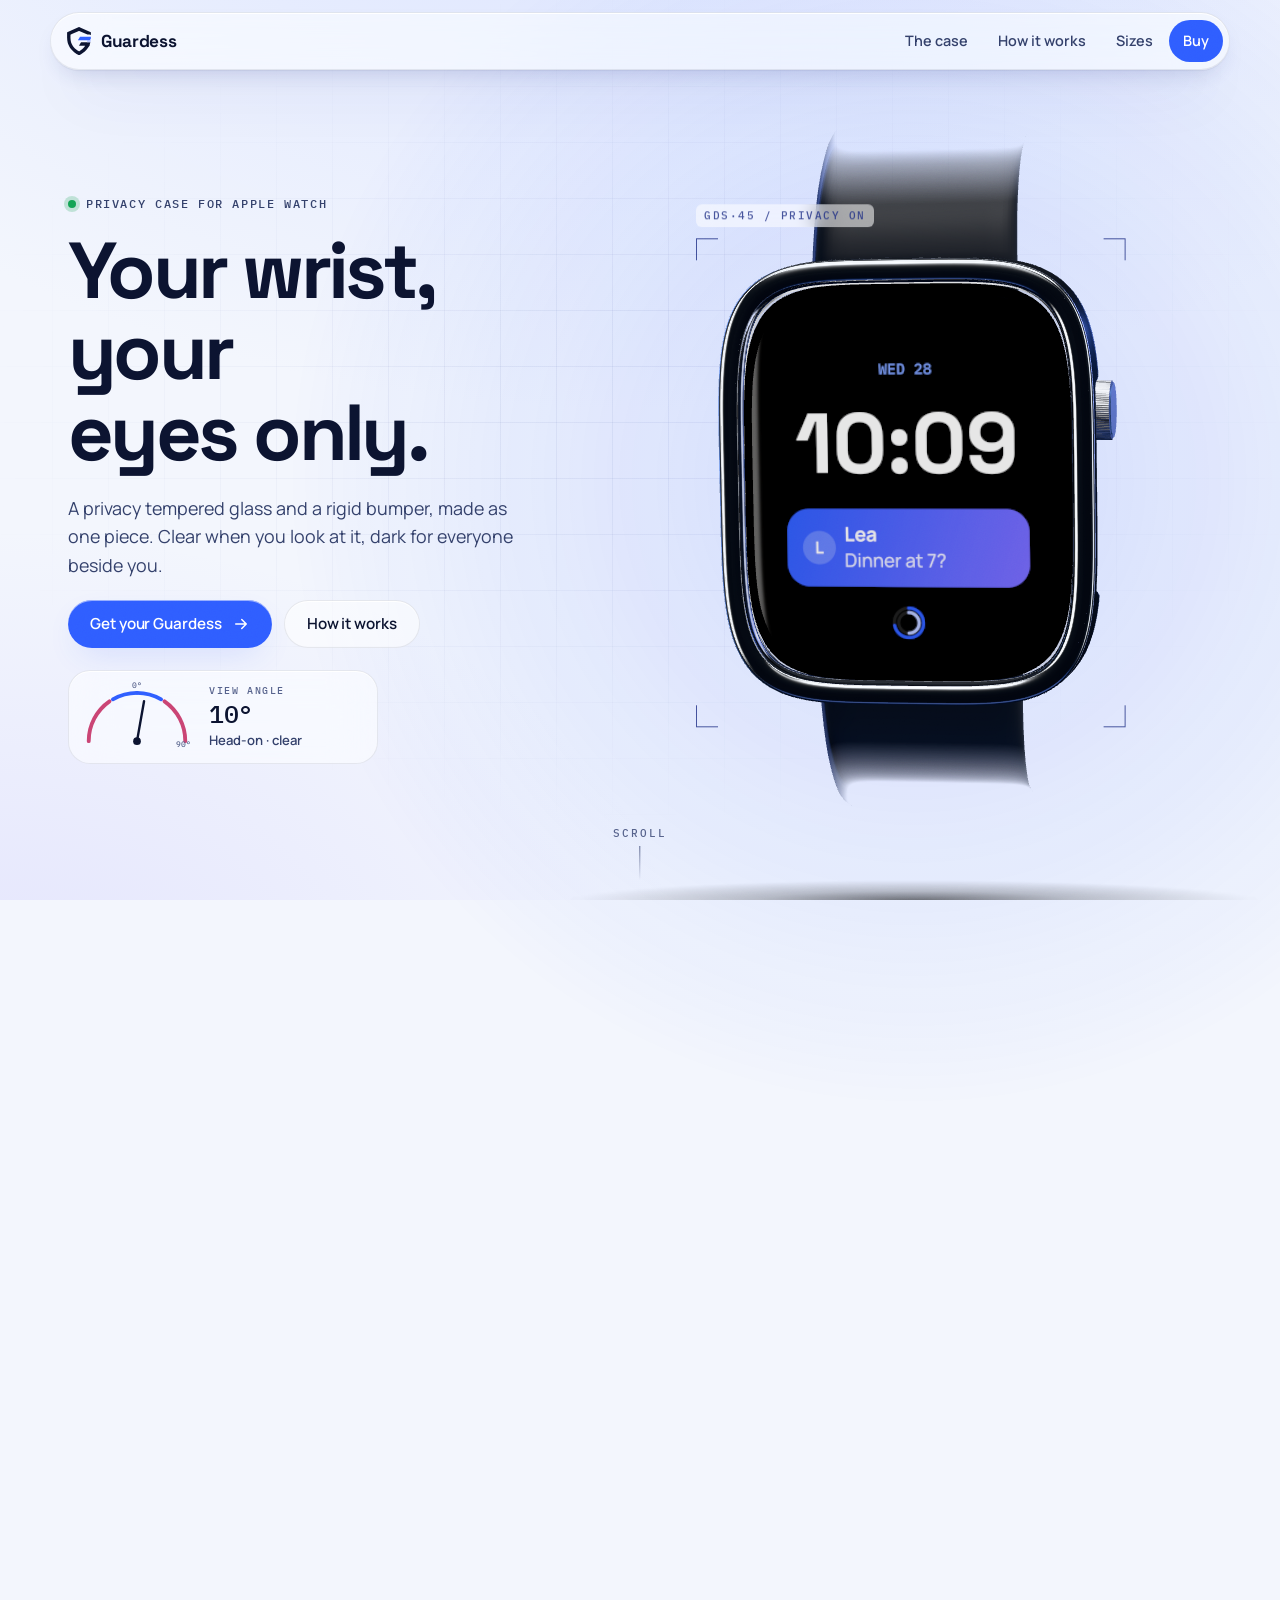
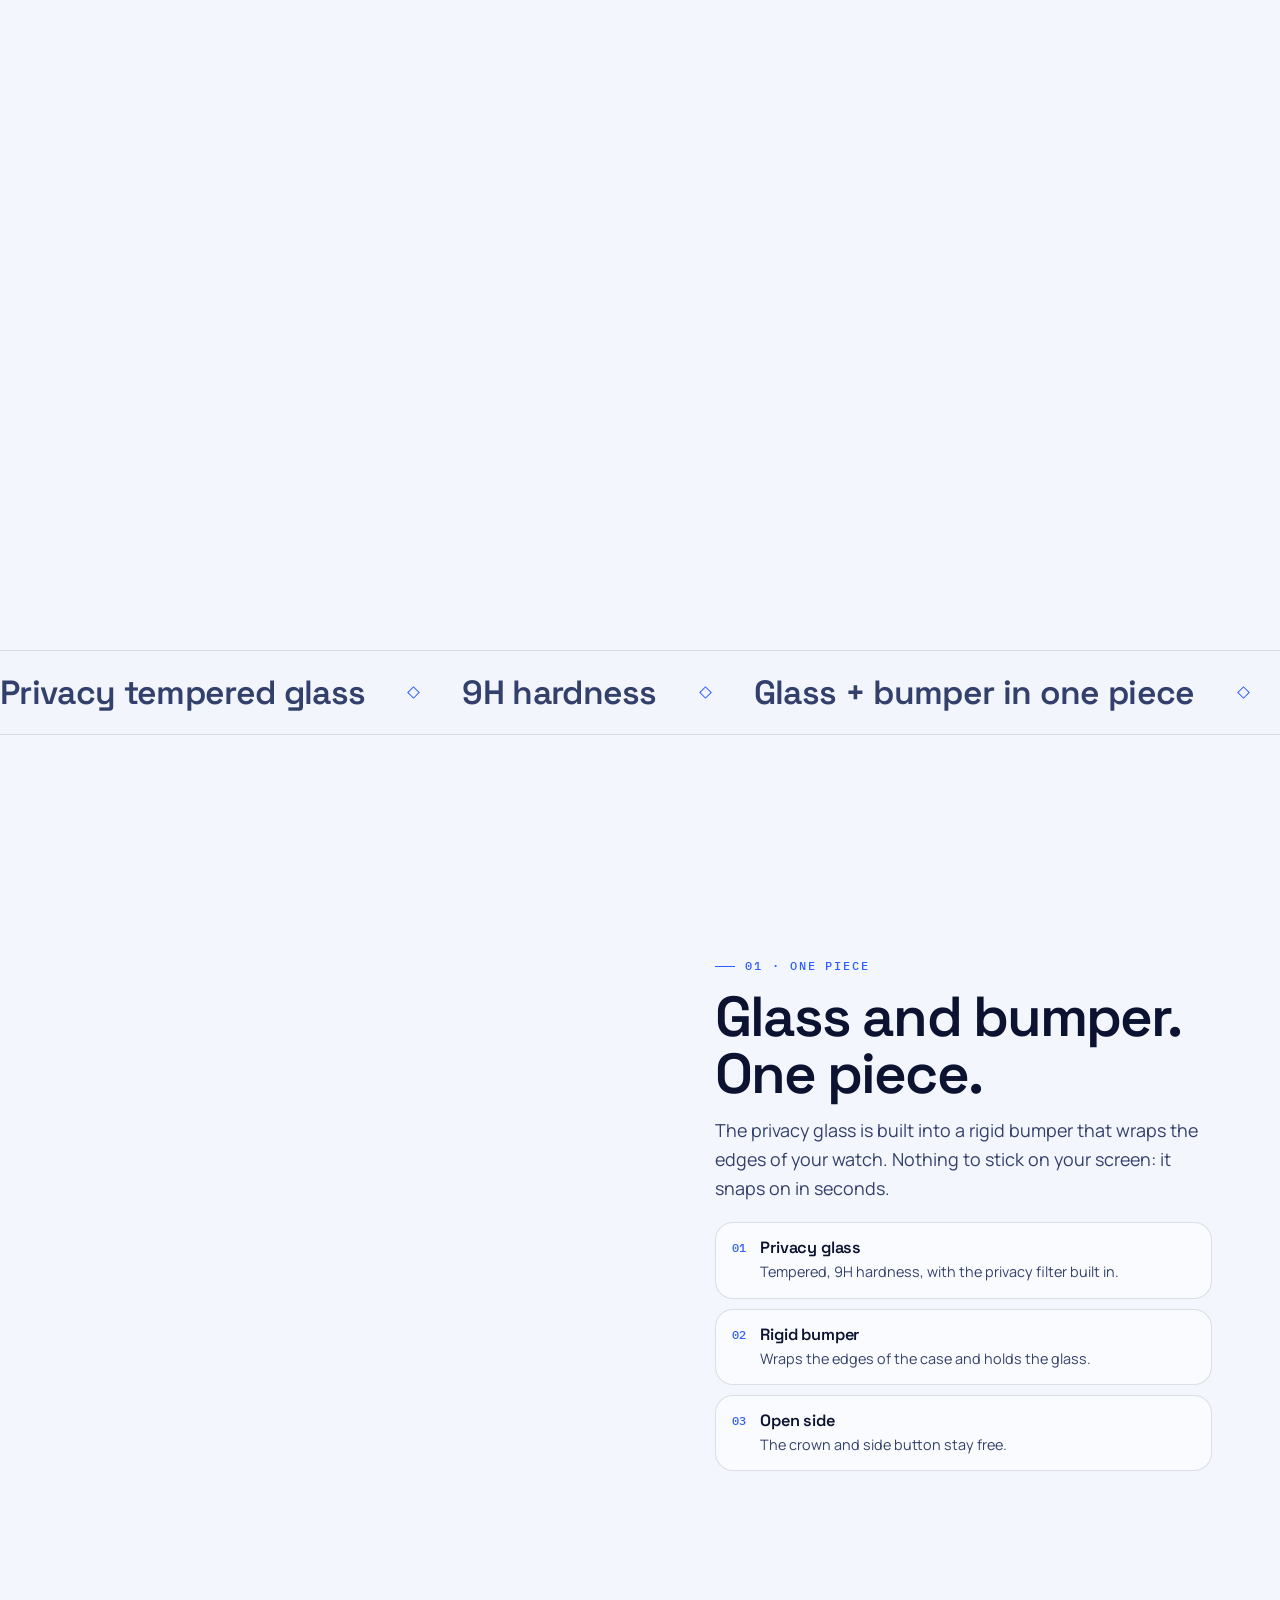
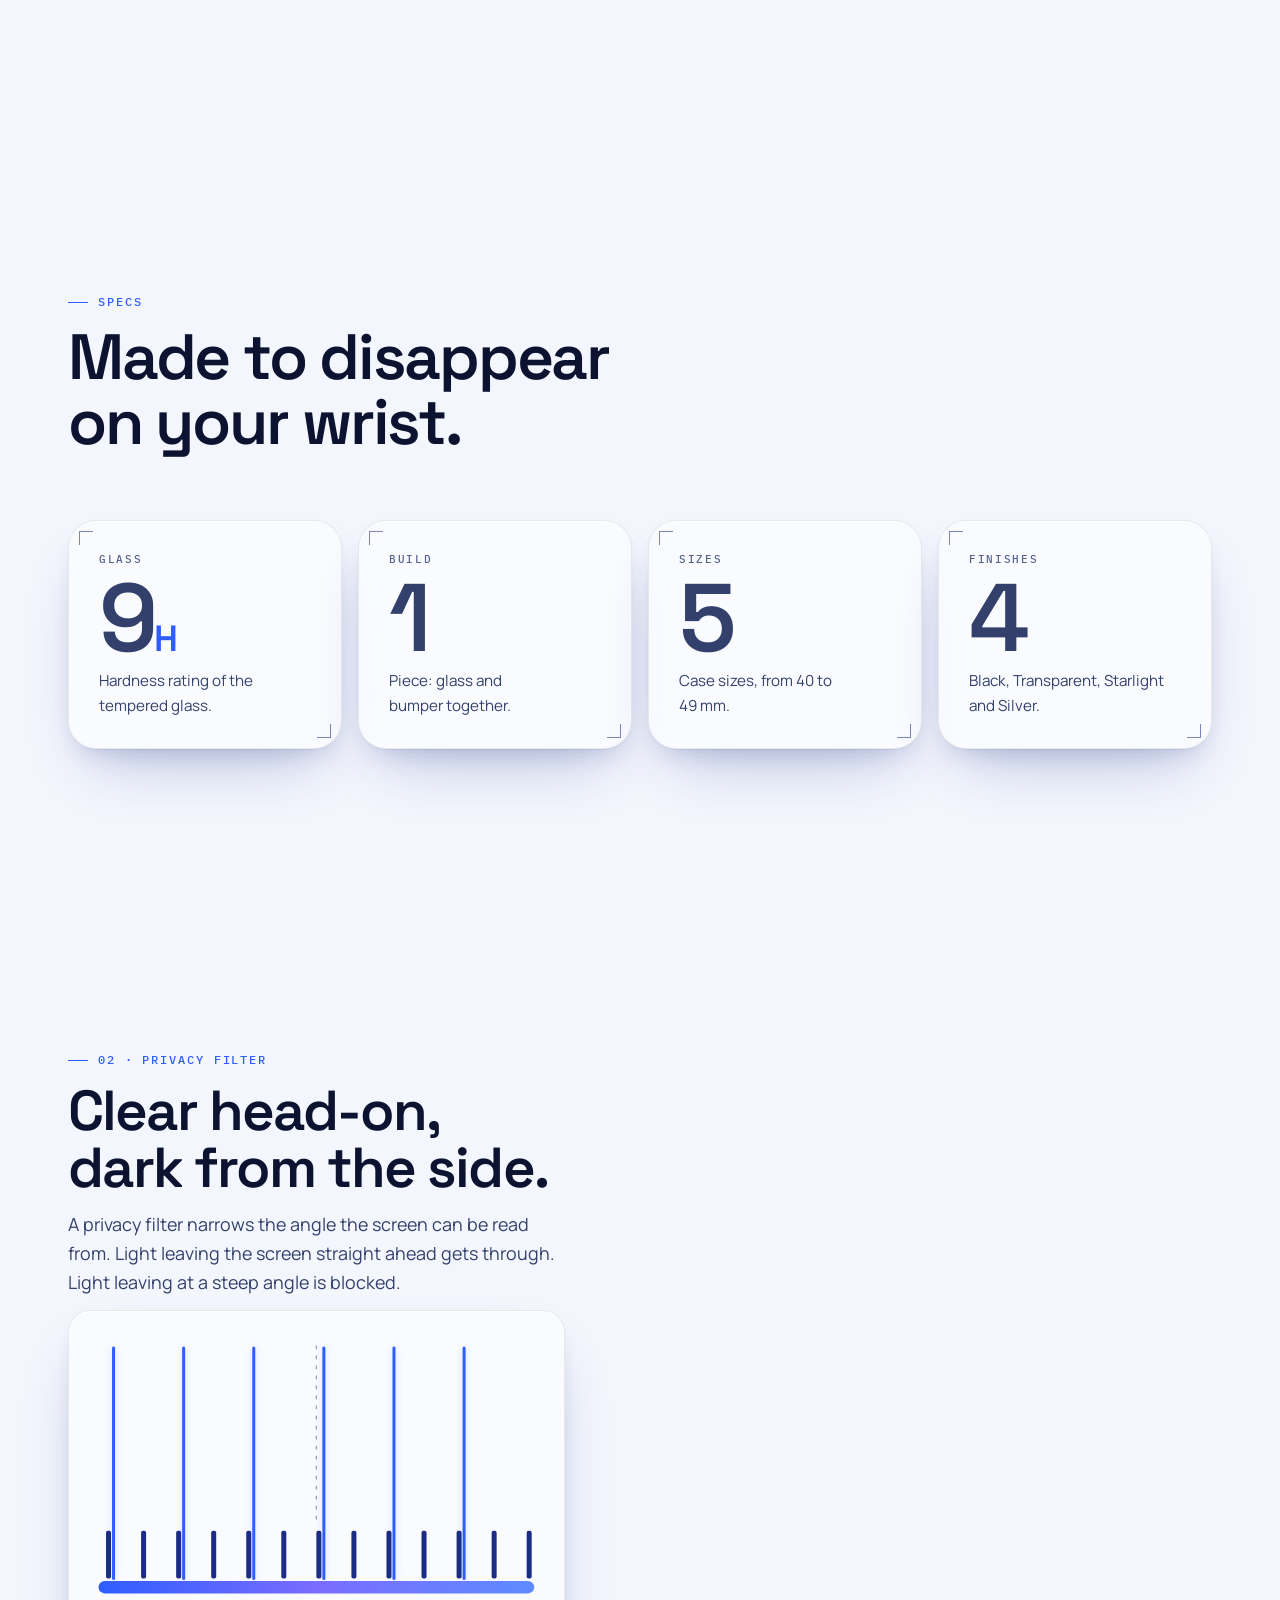
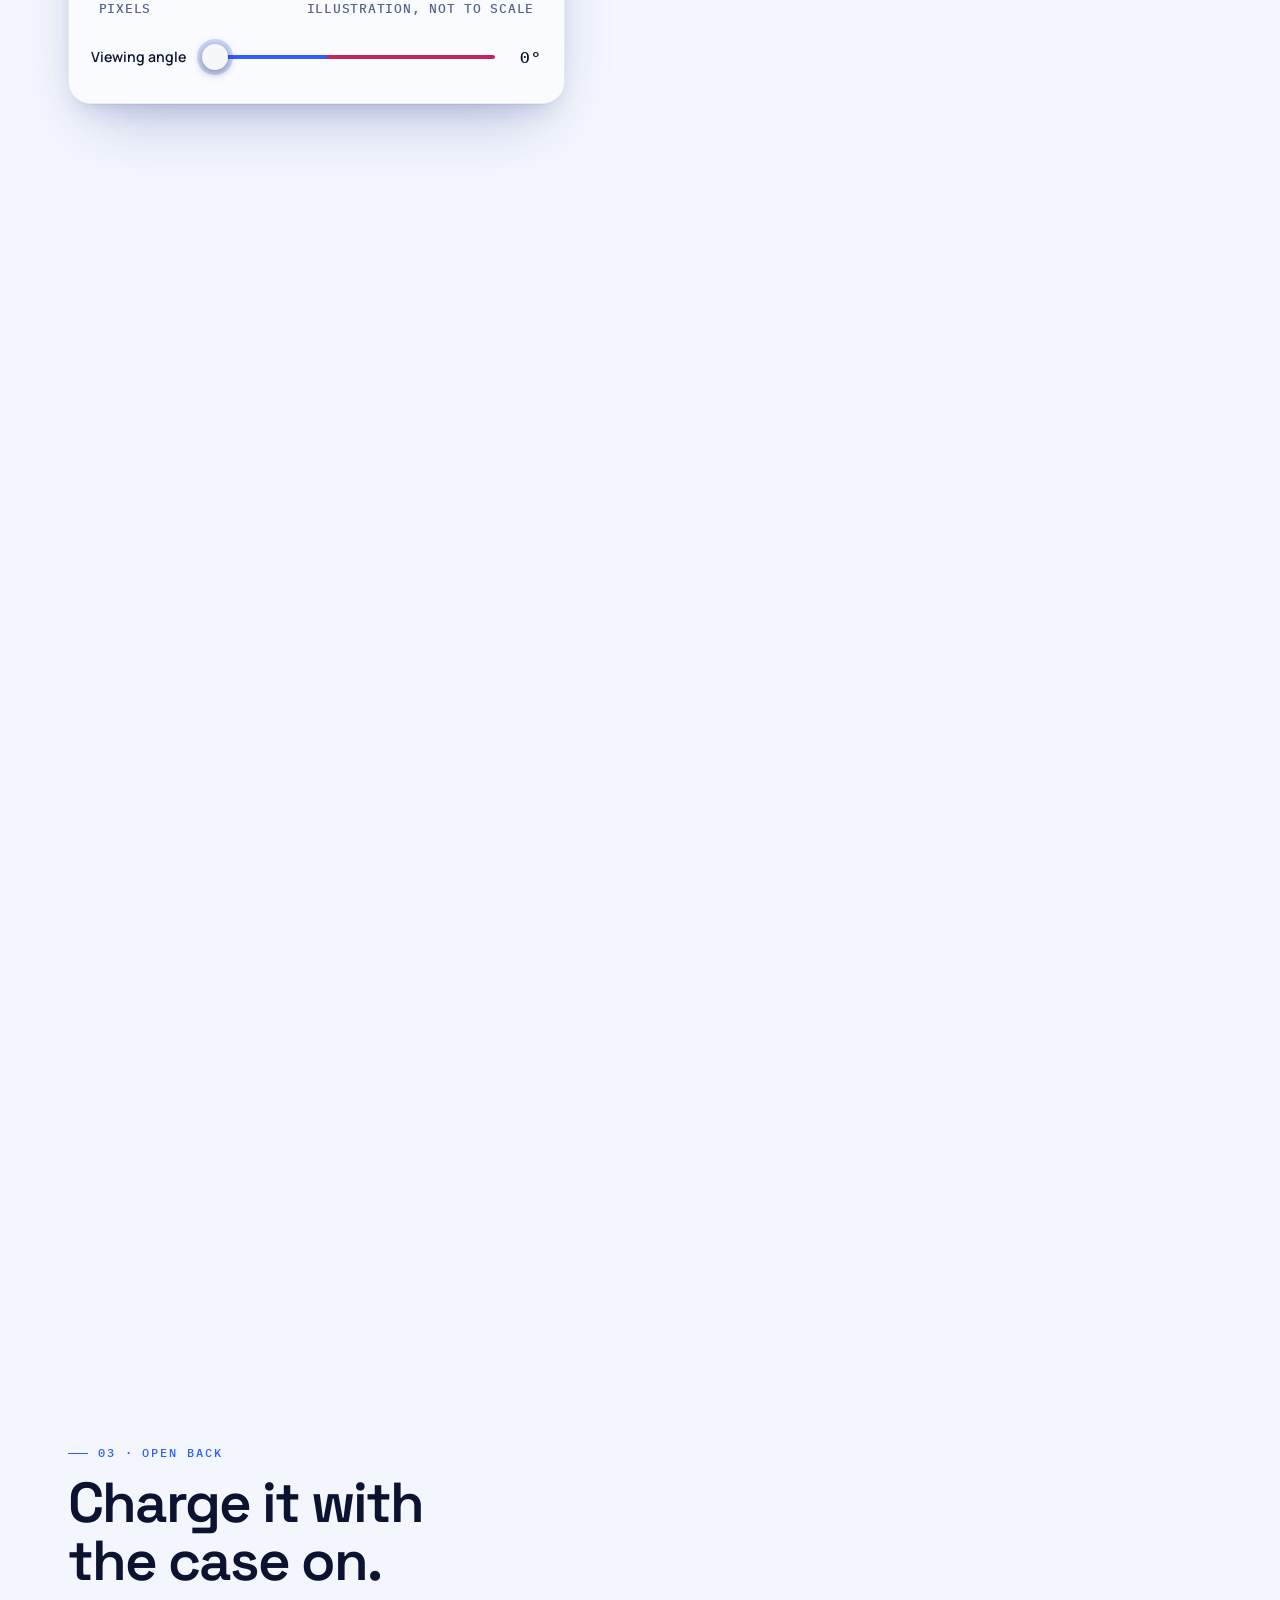
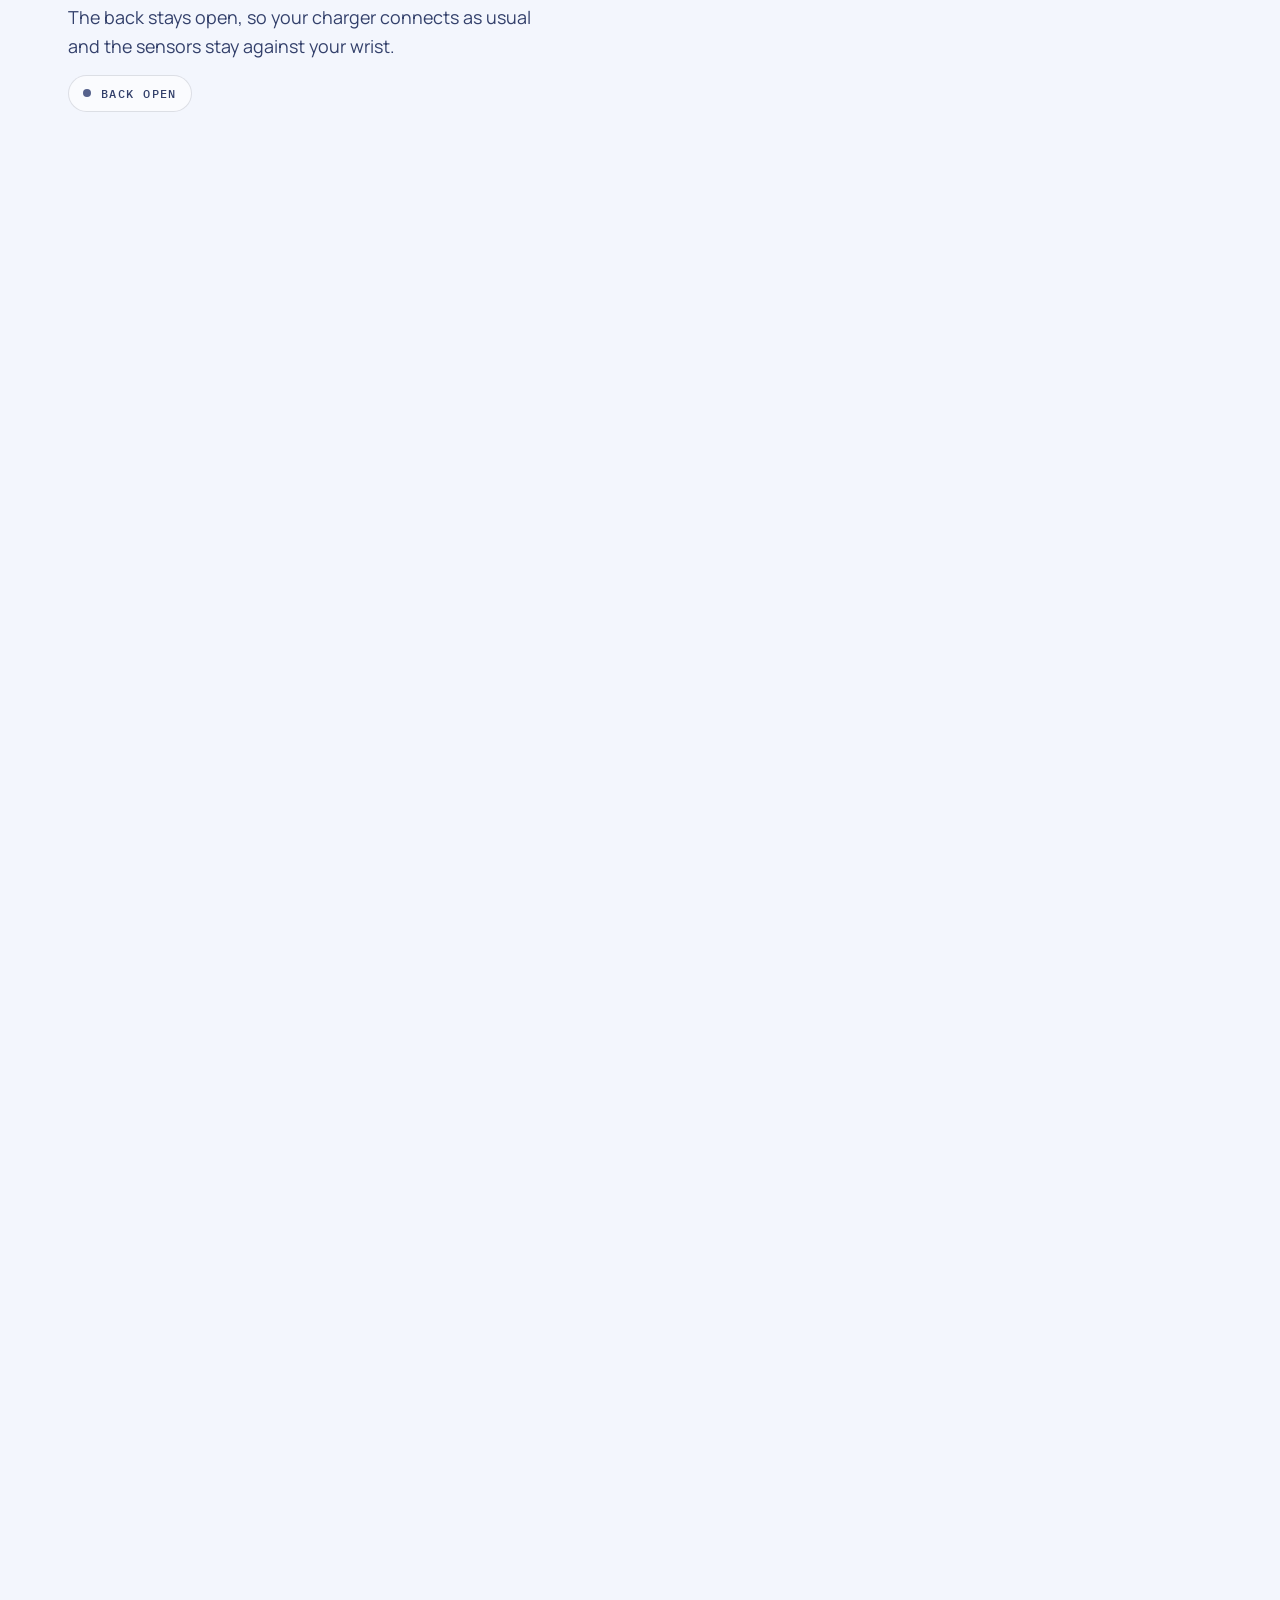
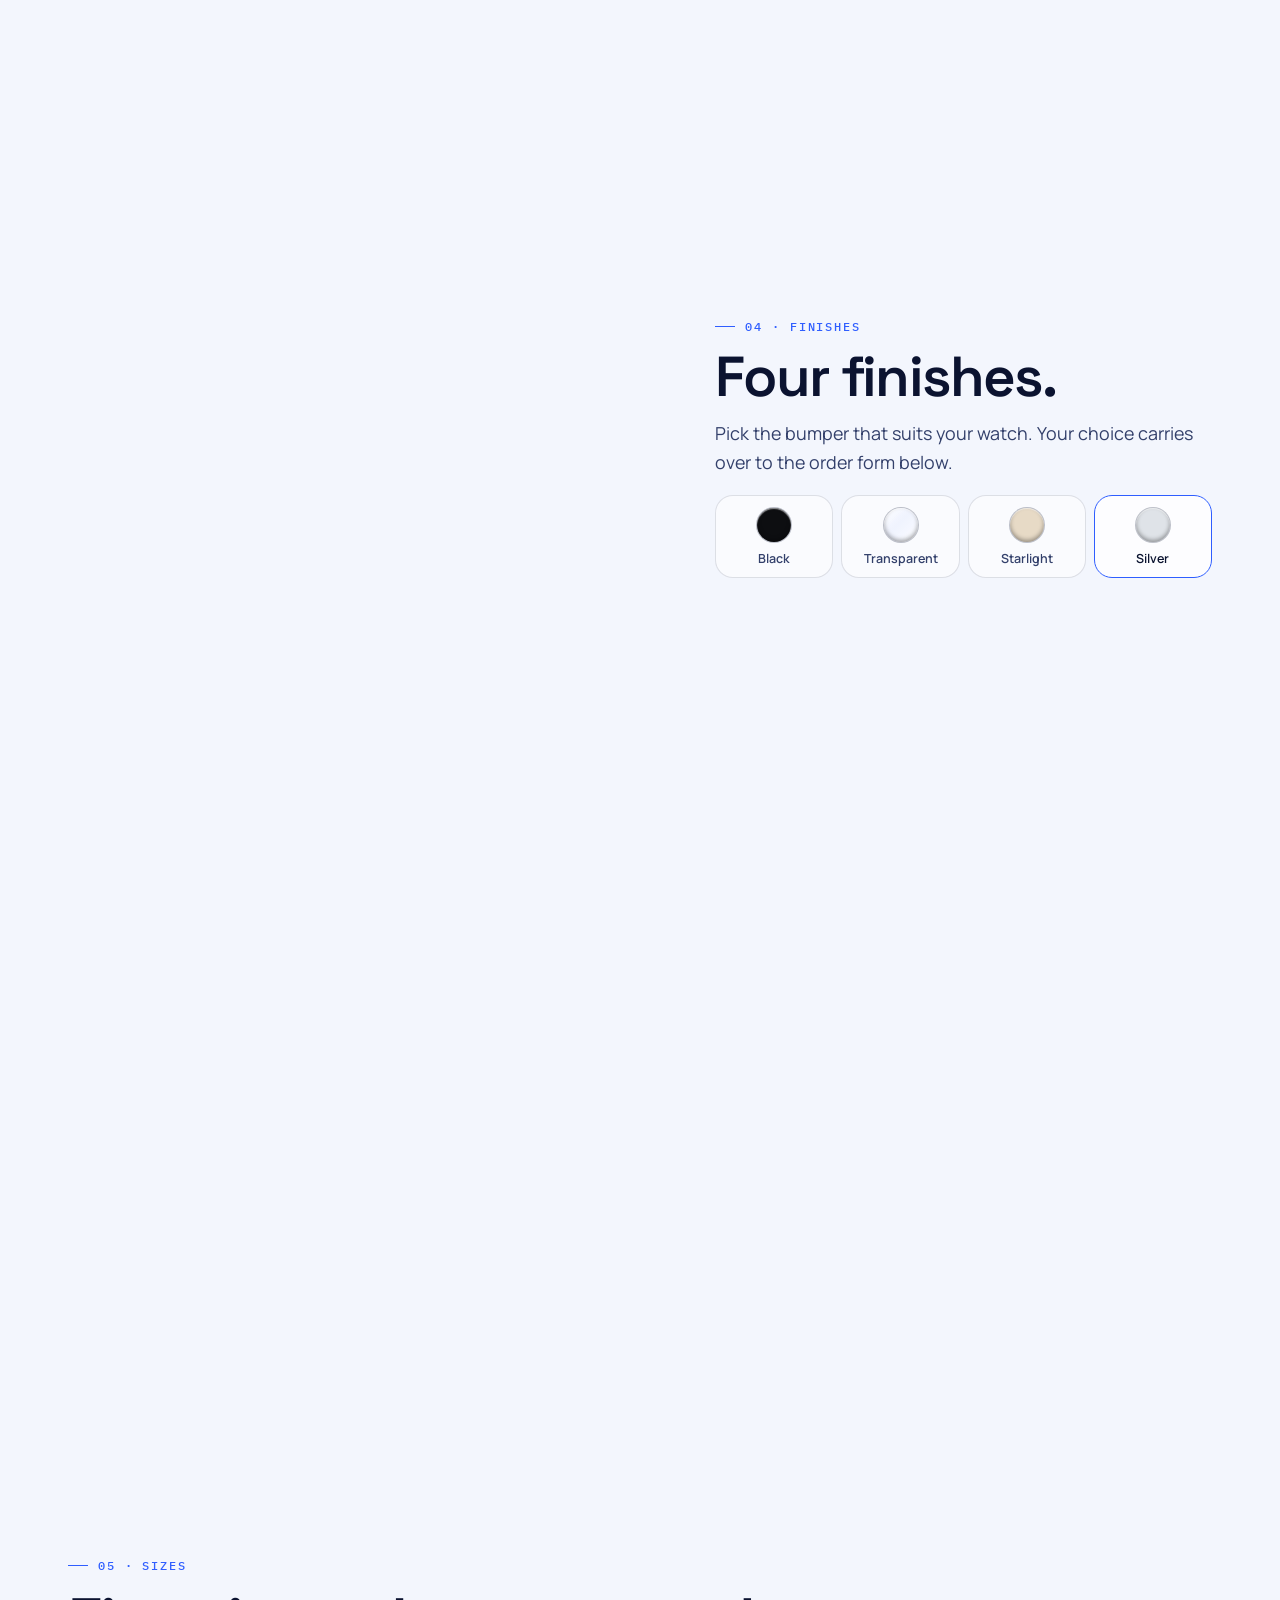
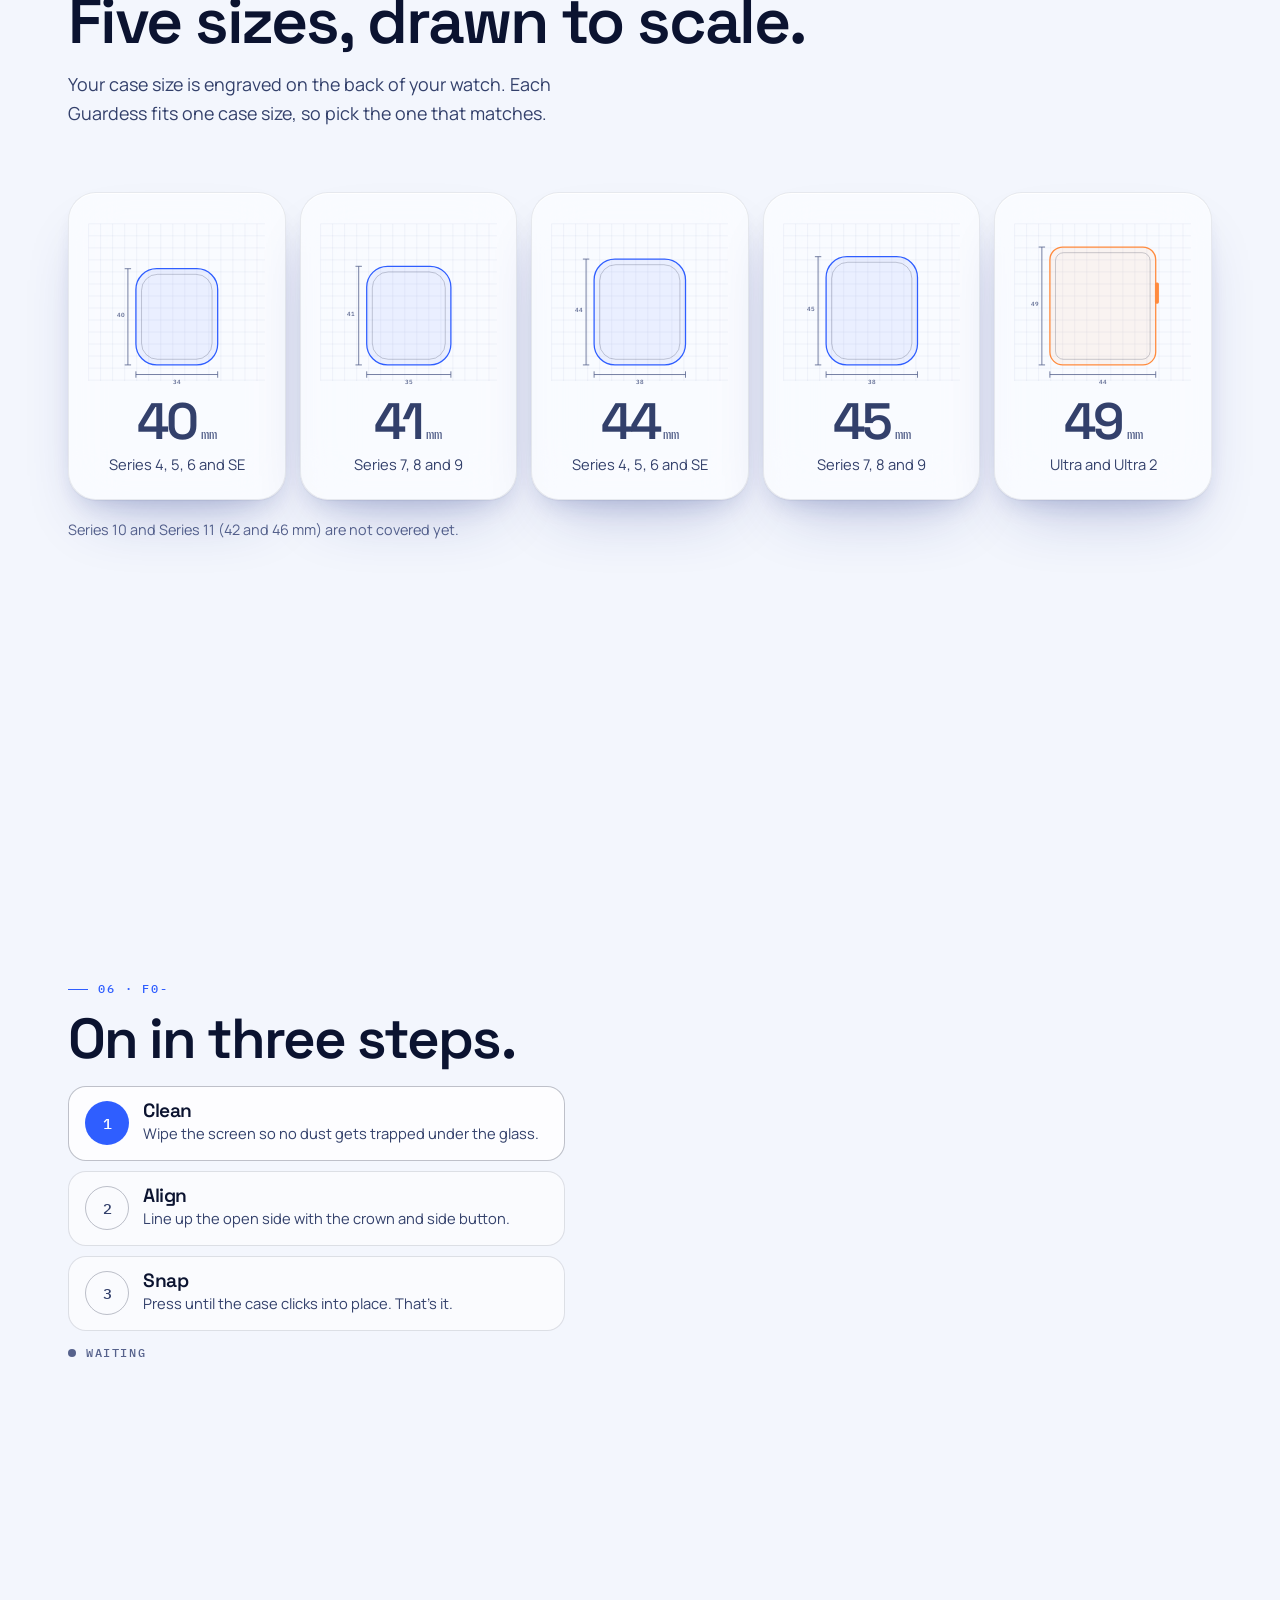
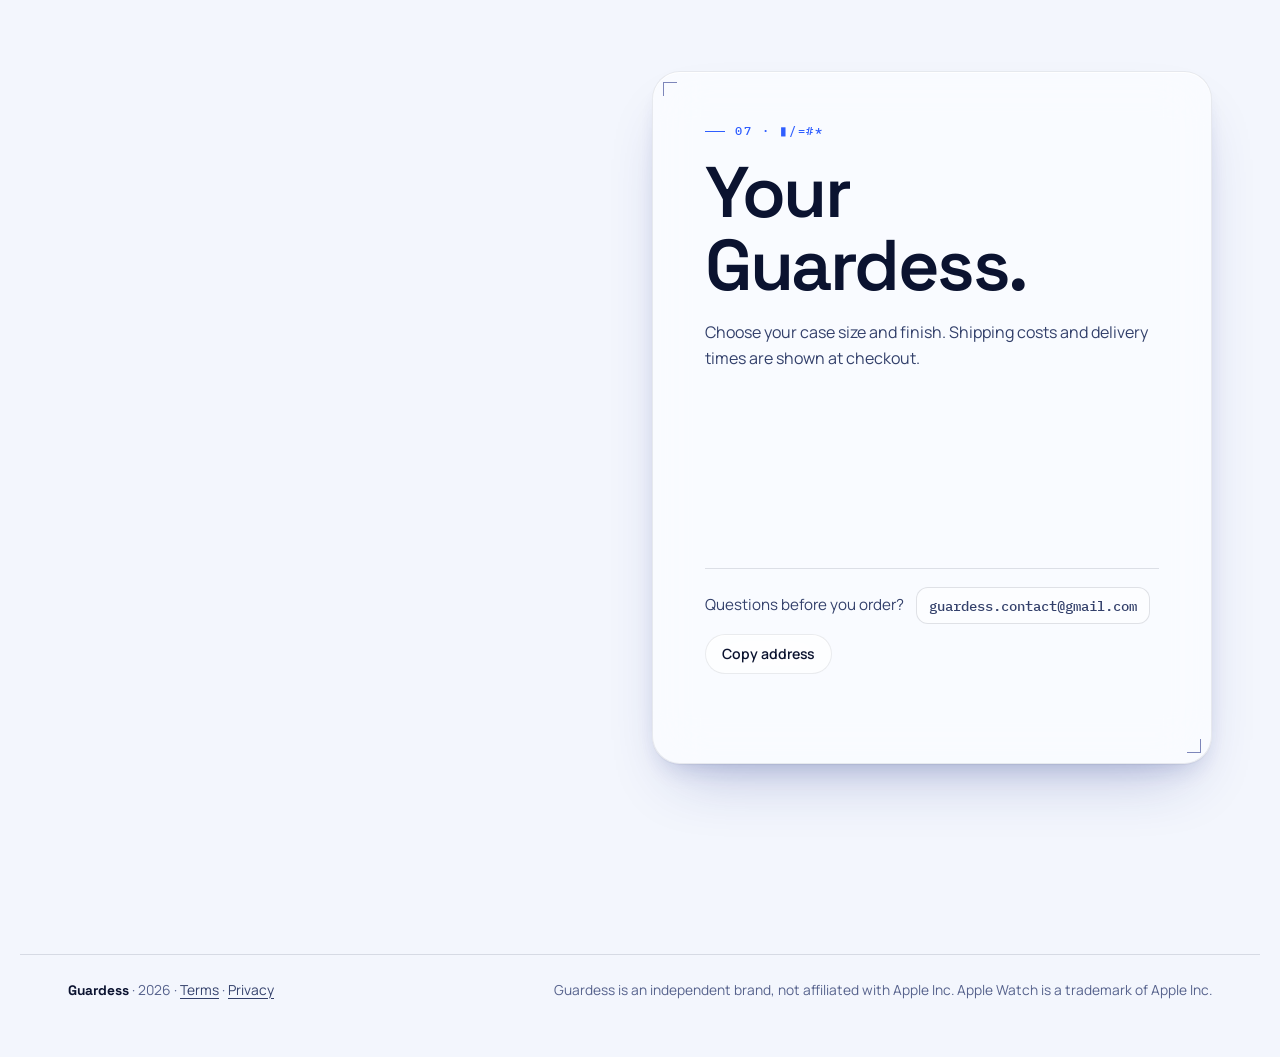
==== commit 9311f7b0: "Keep the watch on screen between scenes, show one screen at a time The watch faded out whenever no s" ====
--- a/index.html
+++ b/index.html
@@ -1167,6 +1167,8 @@
       return { ry: (346 + 6 * al) * D, rx: 8 * D, explode: lerp(.75, .32, al) * (1 - sn), caseY: 62 * (1 - al), caseTilt: .25 * (1 - al), ...sc };
     },
     buy: p => ({ ry: (338 + 24 * (p - .5)) * D, rx: 7 * D }),
+    /* fond : entre deux scènes, la montre reste derrière le contenu, un peu en retrait */
+    bg: p => ({ ry: (-16 + 14 * Math.sin(p * Math.PI * 3)) * D, rx: 8 * D, exposure: .6, shadow: .5 }),
   };
   const FILL = { hero: 1, explode: .7, tilt: .92, charge: .9, finish: .95, fit: .8, buy: .9 };
   const stations = [...document.querySelectorAll('[data-station]')].map(el => ({ el, name: el.dataset.station, pin: el.closest('[data-pin]') }));
@@ -1191,7 +1193,13 @@
   /* les scènes sont mesurées dans le DOM : position, taille et poids de chaque emplacement */
   function measure(vh) {
     const acc = Object.fromEntries(KEYS.map(k => [k, 0]));
-    let w = 0, cx = 0, cy = 0, th = 0, hero = 0, explode = 0, ep = 0;
+    let w = 0, cx = 0, cy = 0, th = 0, rc = 0, rs = 0, hero = 0, explode = 0, ep = 0, top = null, topW = 0;
+    const add = (pose, k, x, y, h) => {
+      for (const key of KEYS) acc[key] += pose[key] * k;
+      rc += Math.cos(pose.ry) * k; rs += Math.sin(pose.ry) * k;
+      w += k; cx += x * k; cy += y * k; th += h * k;
+      if (k > topW) { topW = k; top = pose; }
+    };
     for (const s of stations) {
       const r = s.el.getBoundingClientRect();
       if (r.bottom < -vh || r.top > vh * 2 || !r.height) continue;
@@ -1199,15 +1207,21 @@
       const k = 1 - sm(.15, .95, d);
       if (k <= 0) continue;
       const p = s.pin ? GD.pinP(s.pin) : clamp((vh - r.top) / (vh + r.height));
-      const pose = { ...BASE, ...POSES[s.name](p) };
-      for (const key of KEYS) acc[key] += pose[key] * k;
-      w += k; cx += (r.left + r.width / 2) * k; cy += c * k;
-      th += Math.min(r.height, r.width * 1.5) * FILL[s.name] * k;
+      add({ ...BASE, ...POSES[s.name](p) }, k, r.left + r.width / 2, c, Math.min(r.height, r.width * 1.5) * FILL[s.name]);
       if (s.name === 'hero') hero = k;
       if (s.name === 'explode') { explode = k; ep = p; }
     }
-    if (w > 0) { for (const key of KEYS) tgt[key] = acc[key] / w; view.cx = cx / w; view.cy = cy / w; view.th = th / w; }
-    W = w;
+    /* aucune scène ne la réclame entièrement : elle complète avec sa place de fond, sans jamais disparaître */
+    const bg = clamp(1 - w);
+    if (bg > 0) {
+      const wide = innerWidth >= 900, max = document.documentElement.scrollHeight - vh;
+      add({ ...BASE, ...POSES.bg(max > 0 ? scrollY / max : 0) }, bg, innerWidth * (wide ? .74 : .5), vh * (wide ? .52 : .48), vh * (wide ? .8 : .66));
+    }
+    for (const key of KEYS) tgt[key] = acc[key] / w;
+    tgt.ry = Math.atan2(rs, rc);          // moyenne circulaire : pas de tour complet entre deux scènes
+    tgt.charge = top.charge;              // l'écran suit la scène dominante, jamais un mélange de deux écrans
+    view.cx = cx / w; view.cy = cy / w; view.th = th / w;
+    W = 1 - bg;
     return { hero, explode, ep };
   }
 
@@ -1250,7 +1264,12 @@
     /* amortissement indépendant de la fréquence d'affichage */
     const k = SNAP ? 1 : 1 - Math.exp(-dt * 9);
     let moving = false;
-    for (const key of KEYS) { const d = tgt[key] - cur[key]; if (Math.abs(d) > 1e-4) moving = true; cur[key] += d * k; }
+    for (const key of KEYS) {
+      let d = tgt[key] - cur[key];
+      if (key === 'ry') d = Math.atan2(Math.sin(d), Math.cos(d));   // tourne par le plus court chemin
+      if (Math.abs(d) > 1e-4) moving = true;
+      cur[key] += d * k;
+    }
     /* intro : la montre sort de l'ombre, l'écran démarre sur le logo puis affiche l'heure */
     if (introT0 >= 0) { introK = clamp((t - introT0) / 1900); if (introK >= 1) introT0 = -1; moving = true; }
     const e = 1 - (1 - introK) ** 3;
@@ -1264,11 +1283,10 @@
       const f = (t - finishT0) / 900;
       if (f >= 1) finishT0 = -1; else { pose.scanY = lerp(30, -30, f); pose.scanAmt = Math.max(pose.scanAmt, Math.sin(Math.PI * f) * 1.2); moving = true; }
     }
-    const op = sm(0, .3, W);
-    canvas.style.opacity = op.toFixed(3);
-    glow.style.opacity = (op * .9 * introK).toFixed(3);
+    canvas.style.opacity = '1';
+    glow.style.opacity = ((.45 + .45 * W) * introK).toFixed(3);
     glow.style.transform = `translate3d(${view.cx.toFixed(1)}px, ${view.cy.toFixed(1)}px, 0)`;
-    if (op > 0 || !shown) {
+    {
       S.setView(w, h, view.cx || w * .7, view.cy || h * .5, view.th || h * .8);
       try { S.apply(pose); S.render(); } catch (err) { fail(err); return; }
       if (!shown) { shown = true; ready(); }
